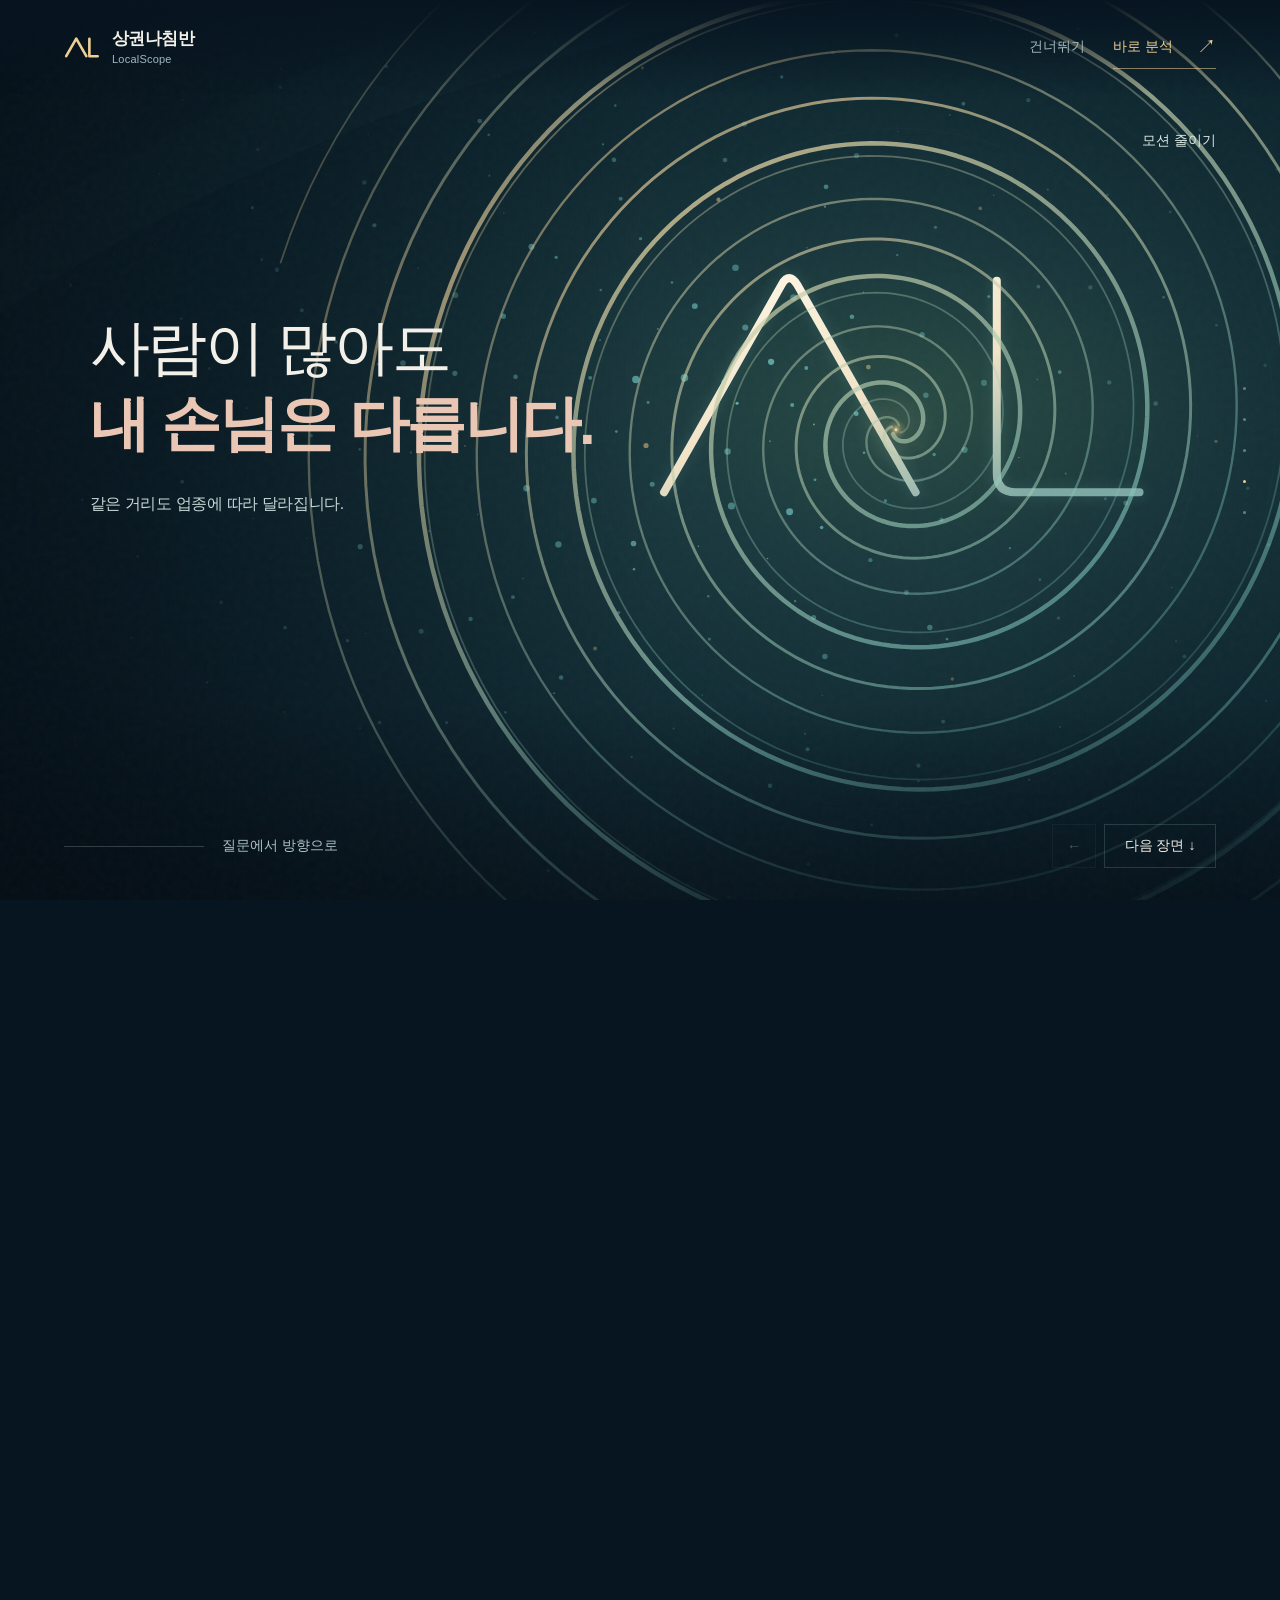
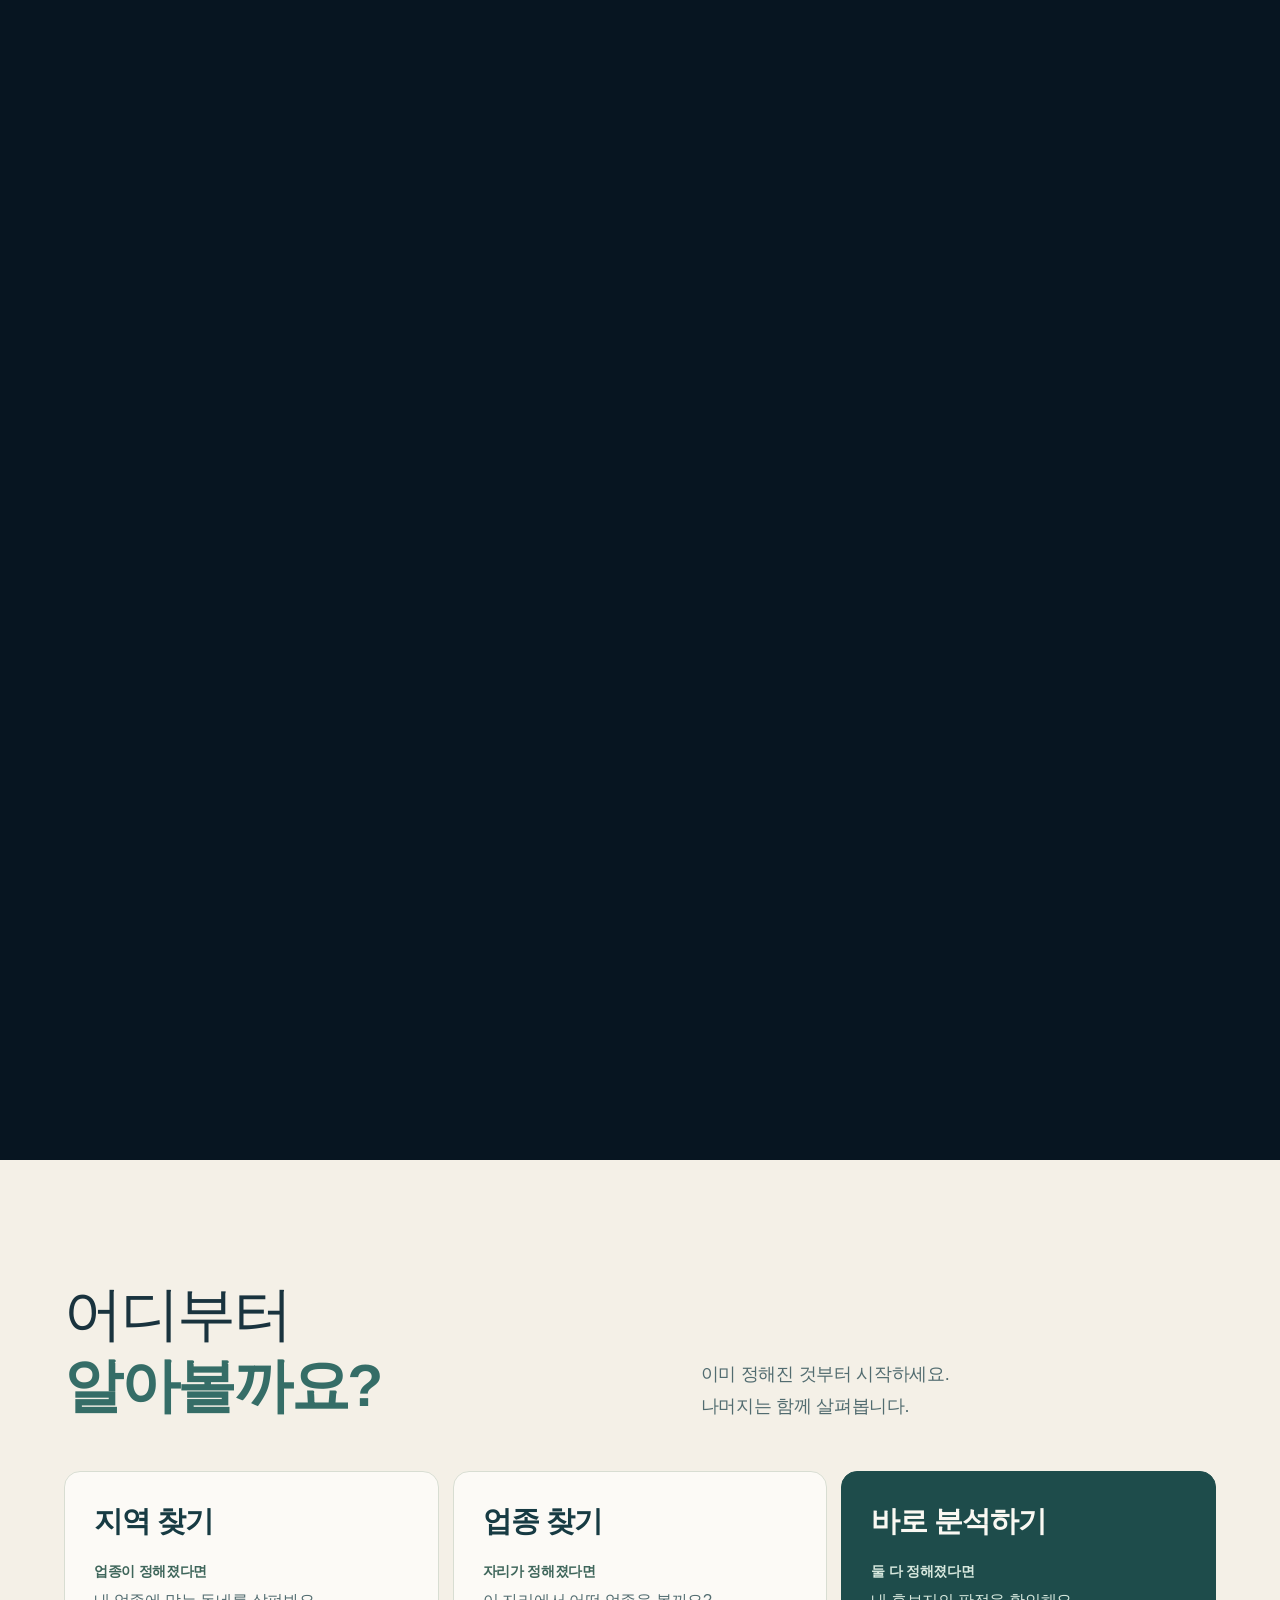
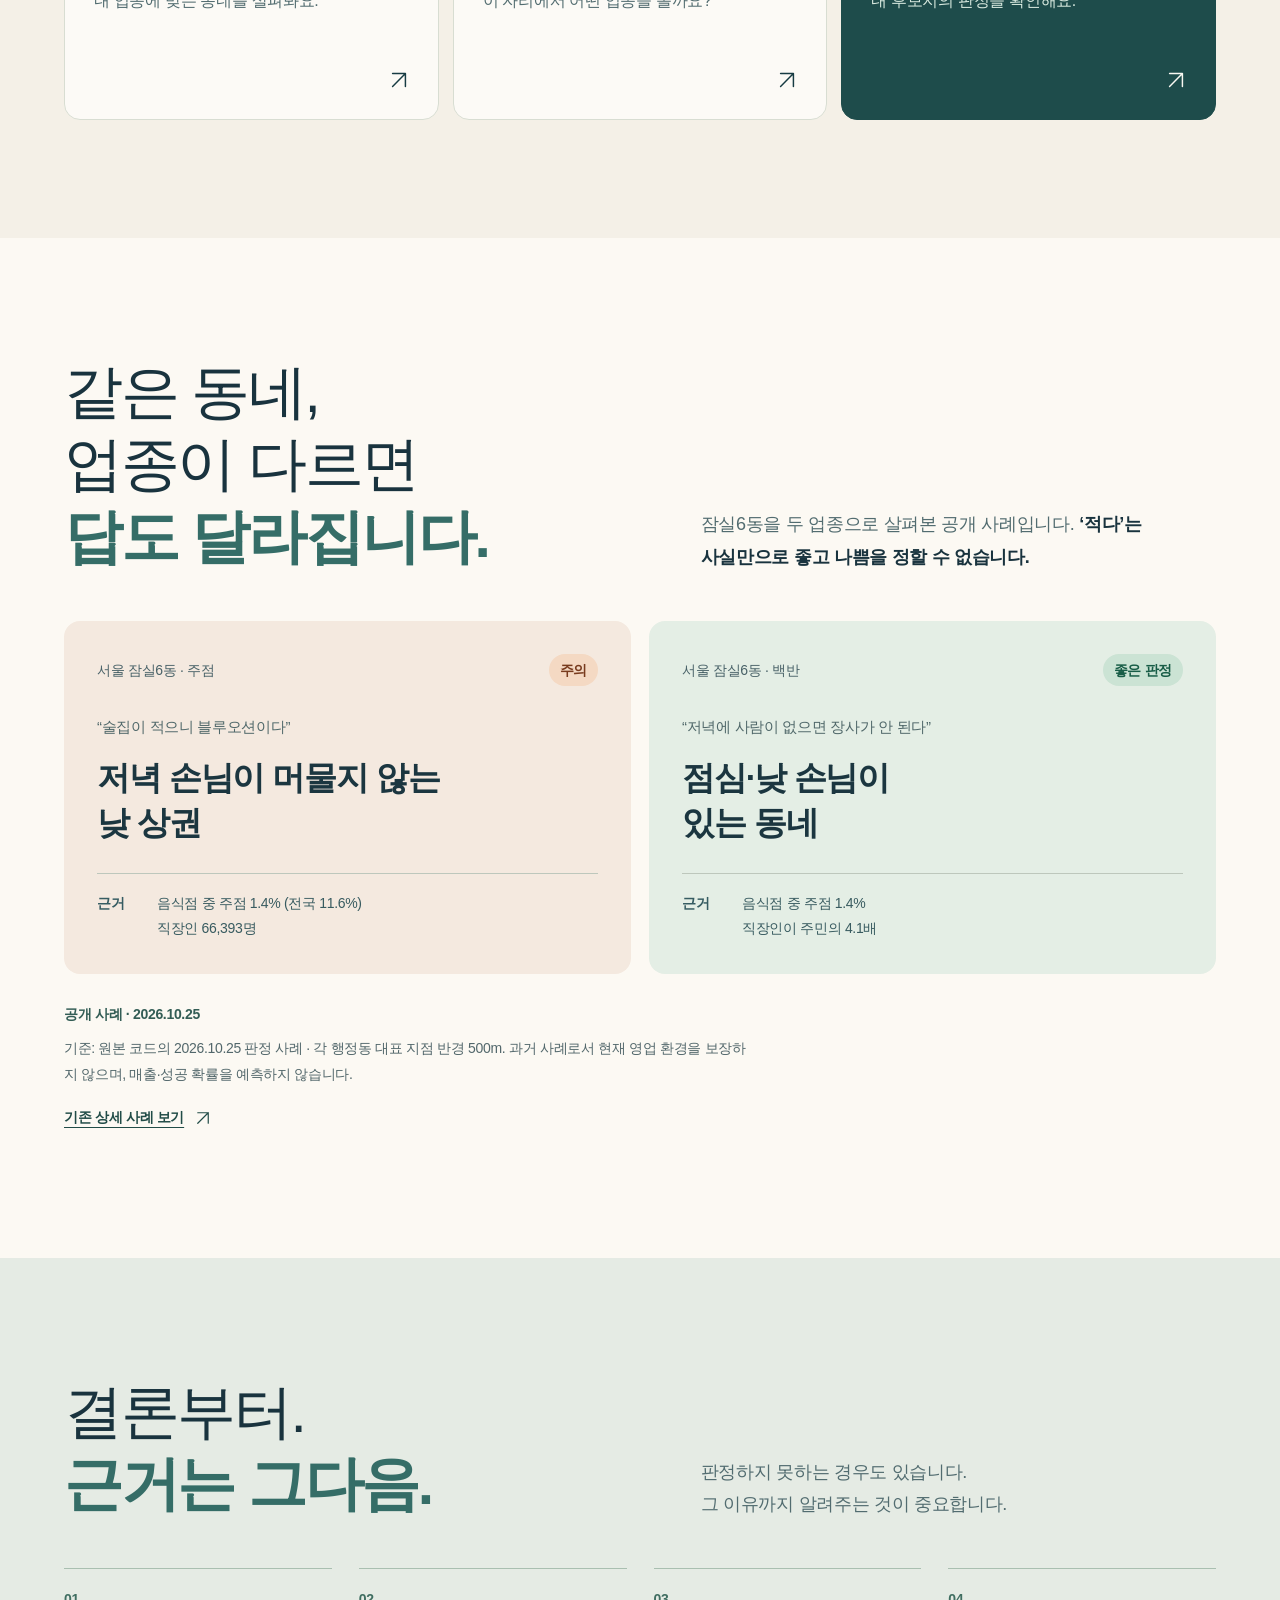
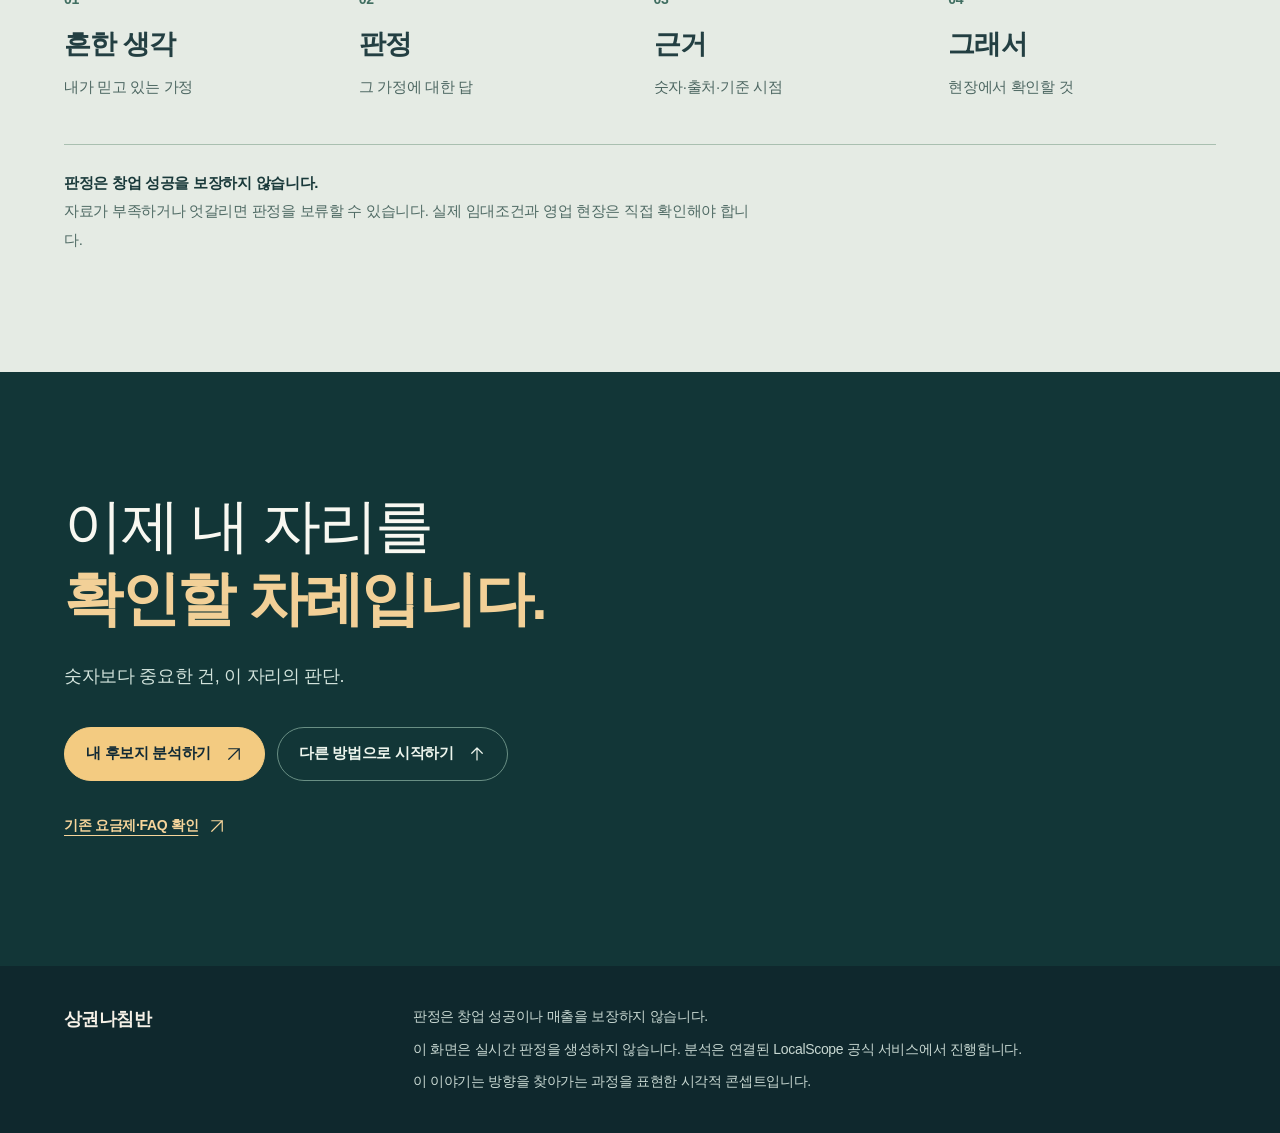
==== index.html @ fbf88b6a "Preview R10 integrated frontend" ====
<!doctype html>
<html lang="ko">
<head>
  <meta charset="utf-8">
  <meta name="viewport" content="width=device-width, initial-scale=1, viewport-fit=cover">
  <meta name="theme-color" content="#071521">
  <meta name="description" content="이 자리, 정말 괜찮을까? 질문에서 방향으로. 나의 시작점을 고르고, 공개 사례와 판정의 근거를 살펴보세요.">
  <title>상권나침반 — 질문에서 방향으로</title>
  <link rel="icon" href="data:image/svg+xml,%3Csvg xmlns='http://www.w3.org/2000/svg' viewBox='0 0 64 64'%3E%3Crect width='64' height='64' rx='16' fill='%23071521'/%3E%3Cpath d='M32 9 43 42 32 36 21 42Z' fill='%23edce93'/%3E%3C/svg%3E">
  <link rel="stylesheet" href="./style.css">
  <link rel="stylesheet" href="./r10-editorial.css">
  <script src="./motion.js" defer></script>
</head>
<body class="r10">
<a class="skip-link" href="#pathways">이야기 건너뛰고 시작 방법 보기</a>
<header class="topbar" aria-label="상권나침반 탐색">
  <a href="#intro" class="brand" aria-label="상권나침반, 처음으로">
    <svg class="brand-mark" width="42" height="36" viewBox="0 0 80 60" fill="none" aria-hidden="true"><path d="M5 51 28 11 51 51 M58 11V51H77" stroke="currentColor" stroke-width="6" stroke-linecap="round" stroke-linejoin="round"/></svg>
    <span>상권나침반<small>LocalScope</small></span>
  </a>
  <nav class="navigation" aria-label="페이지 이동"><a class="nav-text" href="#pathways">건너뛰기</a><a href="https://localscope.co.kr/analyze" data-service-route="/analyze" class="nav-cta" id="header-analyze">바로 분석 <span aria-hidden="true">↗</span></a></nav>
</header>
<main>
  <section id="intro" class="cinema" aria-label="질문에서 방향으로 이어지는 상권나침반 이야기">
    <div class="snap-target" id="step-0" aria-hidden="true"></div><div class="snap-target" id="step-1" aria-hidden="true"></div><div class="snap-target" id="step-2" aria-hidden="true"></div><div class="snap-target" id="step-3" aria-hidden="true"></div><div class="snap-target" id="step-4" aria-hidden="true"></div><div class="snap-target" id="step-5" aria-hidden="true"></div>
    <div class="cinema-stage" id="cinema-stage">
      <div class="depth-field" aria-hidden="true"></div><div class="horizon" aria-hidden="true"></div><div class="glow-halo" aria-hidden="true"></div><canvas id="vortex" aria-hidden="true"></canvas><div class="grain" aria-hidden="true"></div>
      <div class="world" id="world" aria-hidden="true">
        <svg id="diagram" xmlns="http://www.w3.org/2000/svg" viewBox="0 0 1000 1000" role="presentation">
          <defs>
            <radialGradient id="point-aura"><stop offset="0" stop-color="#f9d994" stop-opacity=".45"/><stop offset=".25" stop-color="#eacb8c" stop-opacity=".08"/><stop offset="1" stop-color="#edce93" stop-opacity="0"/></radialGradient>
            <radialGradient id="dial-light"><stop offset="0" stop-color="#84c8be" stop-opacity=".05"/><stop offset=".75" stop-color="#4c8d91" stop-opacity=".01"/><stop offset="1" stop-color="#82cdc0" stop-opacity=".09"/></radialGradient>
            <linearGradient id="spiral-ink" x1="0" y1="1" x2="1" y2="0"><stop offset="0" stop-color="#4c9b9d" stop-opacity=".04"/><stop offset=".36" stop-color="#7fc4bd" stop-opacity=".65"/><stop offset=".75" stop-color="#eed29c" stop-opacity=".85"/><stop offset="1" stop-color="#a4ded1" stop-opacity=".08"/></linearGradient>
            <linearGradient id="glyph-ink" x1="0" y1="0" x2=".8" y2="1"><stop stop-color="#fff8e8"/><stop offset=".55" stop-color="#f1e3c7"/><stop offset="1" stop-color="#7ca9a4"/></linearGradient>
            <linearGradient id="needle-gold" x1="0" y1="0" x2="1" y2="1"><stop stop-color="#fff0c9"/><stop offset="1" stop-color="#bd8e48"/></linearGradient><linearGradient id="needle-teal" x1="0" y1="0" x2="1" y2="1"><stop stop-color="#93ccc1"/><stop offset="1" stop-color="#2a626b"/></linearGradient>
            <filter id="core-bloom" x="-150%" y="-150%" width="400%" height="400%"><feGaussianBlur stdDeviation="5"/></filter><path id="needle-shape" d="M500 267 527 500 500 733 473 500Z"/>
          </defs>
          <g class="coordinate-hint"><circle cx="500" cy="500" r="338"/><circle cx="500" cy="500" r="425"/><path d="M500 35V89 M500 911V965 M35 500H89 M911 500H965"/></g>
          <g class="sn-glyph" id="sn-glyph"><path class="glyph-shadow" d="M240 570 372 337Q380 323 389 337L522 570 M613 333V549Q613 570 634 570H773"/><path d="M240 570 372 337Q380 323 389 337L522 570 M613 333V549Q613 570 634 570H773"/></g>
          <g id="spiral-field" class="spiral-field"></g>
          <g id="point-stage" class="point-stage"><circle cx="500" cy="500" r="155" fill="url(#point-aura)"/><circle class="central-bloom" cx="500" cy="500" r="8" filter="url(#core-bloom)"/><circle class="central-dot" cx="500" cy="500" r="3.5"/></g>
          <!-- One instrument, eight construction states, one shared pivot. -->
          <g class="compass" id="compass">
            <g class="seed-ring"><circle cx="500" cy="500" r="182"/><circle class="ring-echo" cx="500" cy="500" r="188"/><path class="ring-lead" d="M500 318A182 182 0 0 1 657.6 409"/></g>
            <g class="compass-axes"><path d="M500 132V868 M132 500H868"/><path class="diagonal" d="M268 268 732 732 M268 732 732 268"/><circle cx="500" cy="500" r="11"/></g>
            <g class="dial-body"><circle class="dial-surface" cx="500" cy="500" r="338" fill="url(#dial-light)"/><circle class="outer-rim" cx="500" cy="500" r="338"/><circle class="rim-inset" cx="500" cy="500" r="330"/><circle class="inner-rim" cx="500" cy="500" r="302"/><circle class="inner-rim" cx="500" cy="500" r="252"/><circle class="precision-ring" cx="500" cy="500" r="247" stroke-dasharray="1 8"/><g id="dial-ticks"></g><g id="dial-degrees"></g><g class="dial-arcs"><path d="M500 162A338 338 0 0 1 793 331 M500 838A338 338 0 0 1 207 669"/><path class="arc-fine" d="M162 500A338 338 0 0 1 207 331 M838 500A338 338 0 0 1 793 669"/></g><g class="dial-fasteners"><circle cx="500" cy="174" r="2"/><circle cx="826" cy="500" r="2"/><circle cx="500" cy="826" r="2"/><circle cx="174" cy="500" r="2"/></g></g>
            <g class="direction-marks"><g class="ordinal-marks"><path d="M500 246 507 261H493Z"/><path d="M754 500 739 507V493Z"/><path d="M500 754 493 739H507Z"/><path d="M246 500 261 493V507Z"/></g><g class="cardinal-type"><text class="north" x="500" y="133">N</text><text x="500" y="884">S</text><text x="121" y="508">W</text><text x="879" y="508">E</text></g><path class="north-index" d="M494 149 500 139 506 149"/><g class="rose-lines"><path d="M500 318 500 682 M318 500H682 M371 371 629 629 M371 629 629 371"/></g></g>
            <g class="needle-trails"><use href="#needle-shape" transform="rotate(-9 500 500)" opacity=".30"/><use href="#needle-shape" transform="rotate(-21 500 500)" opacity=".16"/><use href="#needle-shape" transform="rotate(-36 500 500)" opacity=".07"/></g>
            <g class="needle"><path class="needle-shadow" d="M500 267 527 500 500 733 473 500Z"/><path fill="url(#needle-gold)" d="M500 267 500 500 473 500Z"/><path fill="#d2ad6f" d="M500 267 527 500 500 500Z"/><path fill="url(#needle-teal)" d="M500 733 500 500 527 500Z"/><path fill="#396c73" d="M500 733 473 500 500 500Z"/><path class="needle-spine" d="M500 277V723"/></g>
            <g class="compass-pivot"><circle class="pivot-outer" cx="500" cy="500" r="20"/><circle class="pivot-inset" cx="500" cy="500" r="13"/><circle class="pivot-core" cx="500" cy="500" r="5"/></g>
          </g>
        </svg>
      </div>
      <div class="screen-veil" aria-hidden="true"></div>
      <div class="narration">
        <article class="chapter active" data-chapter="0" aria-hidden="false"><h1>이 자리,<br><em>정말 괜찮을까?</em></h1><p>시작은 하나의 질문입니다.</p><a class="story-start" href="#step-1">스크롤하여 이어보기 <span aria-hidden="true">↓</span></a></article>
        <article class="chapter" data-chapter="1" aria-hidden="true" inert><h2>좋아 보이는 자리는<br><em>많습니다.</em></h2><p>사람이 많고, 경쟁이 적다면 충분할까요?</p></article>
        <article class="chapter" data-chapter="2" aria-hidden="true" inert><h2>사람이 많아도<br><em>내 손님은 다릅니다.</em></h2><p>같은 거리도 업종에 따라 달라집니다.</p></article>
        <article class="chapter" data-chapter="3" aria-hidden="true" inert><h2>확인해야 할 건<br><em>하나입니다.</em></h2><p>이 자리에서 무엇을 더 확인할까?</p></article>
        <article class="chapter chapter-resolution" data-chapter="4" aria-hidden="true" inert><div class="micro-caption"><span id="micro-number">4–1</span><span id="micro-label">한 점에서</span></div><h2>하나의 방향으로.</h2><div class="micro-track" aria-hidden="true"><span></span><span></span><span></span><span></span><span></span><span></span><span></span><span></span></div></article>
        <article class="chapter chapter-final" data-chapter="5" aria-hidden="true" inert><h2>결론부터.<br><em>근거는 그다음.</em></h2><p>이제 나의 시작점을 골라보세요.</p><div class="actions"><a href="#pathways" class="button primary" id="main-analyze">내 분석 시작하기 <span aria-hidden="true">↓</span></a></div><a href="https://localscope.co.kr/analyze" data-service-route="/analyze" class="pathways-link">후보지가 있다면 바로 분석 <span aria-hidden="true">↗</span></a></article>
      </div>
      <div class="side-note"><button id="motion-toggle" type="button" aria-pressed="false">모션 줄이기</button></div>
      <div class="stage-bottom"><div class="progress-indicator" aria-label="이야기 진행 상황"><span id="scene-number">00 / 05</span><span class="progress-track"><span id="scroll-progress"></span></span><span class="progress-label">질문에서 방향으로</span></div><div class="step-controls" role="group" aria-label="이야기 장면 이동"><button id="prev-step" type="button" aria-label="이전 장면" disabled>←</button><button id="next-step" type="button">다음 장면 ↓</button></div></div>
      <div class="scene-rail" aria-label="이야기 바로가기"><a href="#step-0" aria-label="질문"><span class="sr-only">질문</span></a><a href="#step-1" aria-label="나선"><span class="sr-only">나선</span></a><a href="#step-2" aria-label="의문"><span class="sr-only">의문</span></a><a href="#step-3" aria-label="한 점"><span class="sr-only">한 점</span></a><a href="#step-4" aria-label="방향"><span class="sr-only">방향</span></a></div>
    </div>
  </section>
<section class="r10-section r10-pathways" id="pathways" aria-labelledby="pathways-title" tabindex="-1">
  <div class="r10-wrap">
    <div class="r10-intro">
      <h2 id="pathways-title">어디부터<br><em>알아볼까요?</em></h2>
      <p class="r10-lead">이미 정해진 것부터 시작하세요.<br>나머지는 함께 살펴봅니다.</p>
    </div>
    <ul class="r10-choice-list" aria-label="상권 분석 시작 경로">
      <li><a class="r10-choice" data-service-route="/explore" href="https://localscope.co.kr/explore">
        <h3>지역 찾기</h3><p class="r10-choice-condition">업종이 정해졌다면</p>
        <p>내 업종에 맞는 동네를 살펴봐요.</p>
        <svg class="r10-arrow" aria-hidden="true" viewBox="0 0 24 24" fill="none"><path d="M5 19 19 5M5 5h14v14"/></svg>
      </a></li>
      <li><a class="r10-choice" data-service-route="/place" href="https://localscope.co.kr/place">
        <h3>업종 찾기</h3><p class="r10-choice-condition">자리가 정해졌다면</p>
        <p>이 자리에서 어떤 업종을 볼까요?</p>
        <svg class="r10-arrow" aria-hidden="true" viewBox="0 0 24 24" fill="none"><path d="M5 19 19 5M5 5h14v14"/></svg>
      </a></li>
      <li><a class="r10-choice r10-choice-primary" data-service-route="/analyze" href="https://localscope.co.kr/analyze">
        <h3>바로 분석하기</h3><p class="r10-choice-condition">둘 다 정해졌다면</p>
        <p>내 후보지의 판정을 확인해요.</p>
        <svg class="r10-arrow" aria-hidden="true" viewBox="0 0 24 24" fill="none"><path d="M5 19 19 5M5 5h14v14"/></svg>
      </a></li>
    </ul>
  </div>
</section>

<section class="r10-section r10-proof" id="proof" aria-labelledby="proof-title">
  <div class="r10-wrap">
    <div class="r10-intro">
      <h2 id="proof-title">같은 동네,<br>업종이 다르면<br><em>답도 달라집니다.</em></h2>
      <p class="r10-lead">잠실6동을 두 업종으로 살펴본 공개 사례입니다. <strong>‘적다’는 사실만으로 좋고 나쁨을 정할 수 없습니다.</strong></p>
    </div>
    <div class="r10-verdict-pair">
      <article class="r10-case r10-case-caution">
        <div class="r10-case-head"><span>서울 잠실6동 · 주점</span><strong>주의</strong></div>
        <p class="r10-myth">“술집이 적으니 블루오션이다”</p>
        <h3>저녁 손님이 머물지 않는<br>낮 상권</h3>
        <div class="r10-fact"><span>근거</span><p>음식점 중 주점 1.4% (전국 11.6%)<br>직장인 66,393명</p></div>
      </article>
      <article class="r10-case r10-case-positive">
        <div class="r10-case-head"><span>서울 잠실6동 · 백반</span><strong>좋은 판정</strong></div>
        <p class="r10-myth">“저녁에 사람이 없으면 장사가 안 된다”</p>
        <h3>점심·낮 손님이<br>있는 동네</h3>
        <div class="r10-fact"><span>근거</span><p>음식점 중 주점 1.4%<br>직장인이 주민의 4.1배</p></div>
      </article>
    </div>
    <div class="r10-evidence">
      <p class="r10-source-date">공개 사례 · <time datetime="2026-10-25">2026.10.25</time></p>
      <p>기준: 원본 코드의 2026.10.25 판정 사례 · 각 행정동 대표 지점 반경 500m. 과거 사례로서 현재 영업 환경을 보장하지 않으며, 매출·성공 확률을 예측하지 않습니다.</p>
      <a class="r10-text-link" data-service-route="/sample" href="https://localscope.co.kr/sample">기존 상세 사례 보기 <svg class="r10-inline-arrow" aria-hidden="true" viewBox="0 0 24 24" fill="none"><path d="M5 19 19 5M5 5h14v14"/></svg></a>
    </div>
  </div>
</section>

<section class="r10-section r10-method" id="method" aria-labelledby="method-title">
  <div class="r10-wrap">
    <div class="r10-intro">
      <h2 id="method-title">결론부터.<br><em>근거는 그다음.</em></h2>
      <p class="r10-lead">판정하지 못하는 경우도 있습니다.<br>그 이유까지 알려주는 것이 중요합니다.</p>
    </div>
    <ol class="r10-method-steps">
      <li><strong>흔한 생각</strong><p>내가 믿고 있는 가정</p></li>
      <li><strong>판정</strong><p>그 가정에 대한 답</p></li>
      <li><strong>근거</strong><p>숫자·출처·기준 시점</p></li>
      <li><strong>그래서</strong><p>현장에서 확인할 것</p></li>
    </ol>
    <div class="r10-limit">
      <p><strong>판정은 창업 성공을 보장하지 않습니다.</strong><br>자료가 부족하거나 엇갈리면 판정을 보류할 수 있습니다. 실제 임대조건과 영업 현장은 직접 확인해야 합니다.</p>
    </div>
  </div>
</section>

<section class="r10-section r10-closing" id="closing" aria-labelledby="closing-title">
  <div class="r10-wrap">
    <h2 id="closing-title">이제 내 자리를<br><em>확인할 차례입니다.</em></h2>
    <p class="r10-lead">숫자보다 중요한 건, 이 자리의 판단.</p>
    <div class="r10-closing-actions">
      <a class="r10-button r10-button-primary" data-service-route="/analyze" href="https://localscope.co.kr/analyze">내 후보지 분석하기 <svg class="r10-inline-arrow" aria-hidden="true" viewBox="0 0 24 24" fill="none"><path d="M5 19 19 5M5 5h14v14"/></svg></a>
      <a class="r10-button r10-button-secondary" href="#pathways">다른 방법으로 시작하기 <svg class="r10-inline-arrow" aria-hidden="true" viewBox="0 0 24 24" fill="none"><path d="M12 20V4M5 11l7-7 7 7"/></svg></a>
    </div>
    <p class="r10-closing-link"><a class="r10-text-link" data-service-route="/#pricing" href="https://localscope.co.kr/#pricing">기존 요금제·FAQ 확인 <svg class="r10-inline-arrow" aria-hidden="true" viewBox="0 0 24 24" fill="none"><path d="M5 19 19 5M5 5h14v14"/></svg></a></p>
  </div>
</section>
</main>
<footer class="r10-footer">
  <div class="r10-wrap r10-footer-inner">
    <a class="r10-footer-brand" href="#intro">상권나침반</a>
    <div class="r10-footer-notes">
      <p>판정은 창업 성공이나 매출을 보장하지 않습니다.</p>
      <p>이 화면은 실시간 판정을 생성하지 않습니다. 분석은 연결된 LocalScope 공식 서비스에서 진행합니다.</p>
      <p>이 이야기는 방향을 찾아가는 과정을 표현한 시각적 콘셉트입니다.</p>
    </div>
  </div>
</footer>
<noscript><style>.cinema{height:100svh!important}.chapter{display:none!important}.chapter[data-chapter="0"]{display:block!important;visibility:visible!important;opacity:1!important;transform:translateY(-50%)!important}.side-note,.stage-bottom,.scene-rail,.story-start,.snap-target{display:none!important}@media(max-width:700px){.chapter[data-chapter="0"]{transform:none!important}}</style><p class="noscript-note">스크롤 모션은 JavaScript가 필요합니다. 분석 방법과 공식 서비스 링크는 그대로 이용할 수 있습니다.</p></noscript>
</body>
</html>
---- style.css ----
/* LocalScope S07 — independent, dependency-free cinematic prototype. */
:root{
  color-scheme:dark;
  --night:#071521;
  --deep:#040d15;
  --ink:#f2f0e8;
  --gold:#edce93;
  --teal:#82beb7;
  --muted:#a2b8bd;
  --line:rgba(157,192,192,.2);
  --edge:clamp(24px,5vw,84px);
  --ease:cubic-bezier(.23,1,.32,1)
}
*{
  box-sizing:border-box
}
html{
  scroll-behavior:smooth;
  scroll-snap-type:y proximity
}
body{
  margin:0;
  background:var(--night);
  color:var(--ink);
  font-family:Pretendard,"Noto Sans KR","Apple SD Gothic Neo","Malgun Gothic",sans-serif;
  -webkit-font-smoothing:antialiased;
  overflow-x:clip
}
button,a{
  -webkit-tap-highlight-color:transparent;
  font:inherit
}
a{
  color:inherit;
  text-decoration:none
}
button{
  cursor:pointer
}
a:focus-visible,button:focus-visible{
  outline:2px solid var(--gold);
  outline-offset:6px
}
::selection{
  background:var(--gold);
  color:var(--night)
}
.skip-link{
  position:fixed;
  left:20px;
  top:-100px;
  z-index:200;
  padding:15px 22px;
  color:var(--night);
  background:var(--gold)
}
.skip-link:focus{
  top:14px
}
.topbar{
  position:fixed;
  inset:0 0 auto;
  z-index:90;
  display:flex;
  align-items:center;
  justify-content:space-between;
  padding:25px var(--edge);
  background:linear-gradient(var(--night),transparent);
  pointer-events:none
}
.topbar a{
  pointer-events:auto
}
.past-hero .topbar{
  background:var(--night)
}
.brand{
  display:flex;
  align-items:center;
  gap:13px;
  font-size:17px;
  font-weight:650;
  letter-spacing:-.055em;
  line-height:1.35
}
.brand-mark{
  width:35px;
  height:32px;
  color:var(--gold)
}
.brand small{
  display:block;
  font-size:11px;
  letter-spacing:.02em;
  font-weight:400;
  color:var(--muted);
  margin-top:1px
}
.edition{
  position:absolute;
  left:50%;
  transform:translateX(-50%);
  font:13px/1.5 Georgia,serif;
  color:#c7c9bc;
  letter-spacing:.02em
}
.edition span{
  color:var(--muted);
  margin-left:7px;
  font:11px/1.5 system-ui,sans-serif
}
.navigation{
  display:flex;
  align-items:center;
  gap:28px;
  font-size:12px
}
.nav-text{
  color:var(--muted)
}
.nav-cta{
  display:flex;
  align-items:center;
  gap:24px;
  min-height:42px;
  border-bottom:1px solid rgba(237,206,147,.55);
  color:var(--gold)
}
.nav-cta span{
  font-size:19px
}
.cinema{
  height:840svh;
  position:relative
}
.snap-target{
  position:absolute;
  left:0;
  width:1px;
  height:1px;
  pointer-events:none;
  scroll-snap-align:start;
  scroll-snap-stop:normal
}
#step-0{
  top:0
}
#step-1{
  top:100svh
}
#step-2{
  top:200svh
}
#step-3{
  top:300svh
}
#step-4{
  top:375svh
}
#step-5{
  top:700svh
}
.cinema-stage{
  position:sticky;
  top:0;
  height:100svh;
  overflow:hidden;
  isolation:isolate;
  background:var(--night);
  --resolve-glow:0;
  --world-scale:1
}
.depth-field{
  position:absolute;
  inset:0;
  background:radial-gradient(ellipse at 72% 45%,#17343d 0,#102631 23%,var(--night) 57%,var(--deep) 100%)
}
.depth-field:after{
  content:"";
  position:absolute;
  inset:0;
  background:radial-gradient(ellipse at 47% 110%,rgba(51,98,105,.12),transparent 60%)
}
.glow-halo{
  position:absolute;
  left:70%;
  top:48%;
  width:min(76vw,1050px);
  aspect-ratio:1;
  border-radius:50%;
  transform:translate(-50%,-50%);
  background:radial-gradient(circle,rgba(98,154,142,.06),transparent 55%);
  pointer-events:none
}
.glow-halo:after{
  content:"";
  position:absolute;
  inset:20%;
  background:radial-gradient(circle,rgba(237,206,147,.12),transparent 65%);
  opacity:var(--resolve-glow)
}
.horizon{
  position:absolute;
  inset:8% -50% -78%;
  border-radius:50%;
  border:1px solid rgba(125,176,177,.05);
  transform:rotate(-22deg);
  box-shadow:0 0 0 70px rgba(125,176,177,.014),0 0 0 180px rgba(125,176,177,.008)
}
.grain{
  position:absolute;
  inset:0;
  z-index:7;
  opacity:.055;
  pointer-events:none;
  background-image:url("data:image/svg+xml,%3Csvg viewBox='0 0 180 180' xmlns='http://www.w3.org/2000/svg'%3E%3Cfilter id='g'%3E%3CfeTurbulence type='fractalNoise' baseFrequency='.74' numOctaves='3' stitchTiles='stitch'/%3E%3C/filter%3E%3Crect width='100%25' height='100%25' filter='url(%23g)' opacity='.5'/%3E%3C/svg%3E")
}
#vortex{
  position:absolute;
  inset:0;
  width:100%;
  height:100%;
  pointer-events:none;
  z-index:2
}
.world{
  position:absolute;
  left:70%;
  top:48%;
  width:min(62vw,880px);
  aspect-ratio:1;
  transform:translate(-50%,-50%) scale(var(--world-scale));
  z-index:3;
  pointer-events:none;
  transition:left .6s var(--ease),top .6s var(--ease),width .6s var(--ease)
}
.world svg{
  width:100%;
  height:100%;
  overflow:visible
}
.coordinate-hint{
  opacity:.22;
  fill:none;
  stroke:#688d94;
  stroke-width:.7
}
.sn-glyph{
  opacity:var(--sn-opacity,1);
  transform:scale(var(--sn-scale,1)) rotate(var(--sn-rotation,0deg));
  transform-origin:500px 500px
}
.sn-glyph path{
  fill:none;
  stroke:url(#glyph-ink);
  stroke-width:9;
  stroke-linecap:round;
  stroke-linejoin:round
}
.sn-glyph .glyph-shadow{
  stroke:var(--teal);
  stroke-width:14;
  opacity:.12;
  filter:blur(7px)
}
.spiral-field{
  opacity:var(--spiral-opacity,0);
  transform:scale(var(--spiral-scale,1)) rotate(var(--spiral-rotation,0deg));
  transform-origin:500px 500px
}
.spiral-field path{
  fill:none;
  stroke:url(#spiral-ink);
  stroke-linejoin:round;
  stroke-linecap:round
}
.point-stage{
  opacity:var(--dot-opacity,0);
  transform:scale(var(--dot-scale,1));
  transform-origin:500px 500px
}
.central-dot{
  fill:#fff1c8
}
.central-bloom{
  fill:var(--gold)
}
.compass{
  opacity:var(--compass-opacity,0)
}
.seed-ring{
  opacity:var(--ring-opacity,0);
  fill:none;
  stroke:var(--teal);
  stroke-width:1;
  stroke-opacity:.55
}
.seed-ring .ring-echo{
  stroke-width:.5;
  stroke-opacity:.23
}
.compass-axes{
  opacity:var(--axis-opacity,0);
  fill:none;
  stroke:var(--teal);
  stroke-width:.65;
  stroke-opacity:.28
}
.compass-axes .diagonal{
  stroke-dasharray:2 7;
  stroke-opacity:.18
}
.dial-body{
  opacity:var(--dial-opacity,0);
  transform:rotate(var(--dial-rotation,0deg));
  transform-origin:500px 500px
}
.dial-body circle:not(.dial-surface):not(.dial-fasteners circle){
  fill:none
}
.outer-rim{
  stroke:var(--teal);
  stroke-width:1.2;
  stroke-opacity:.75
}
.rim-inset{
  stroke:var(--teal);
  stroke-width:.6;
  stroke-opacity:.34
}
.inner-rim{
  stroke:var(--teal);
  stroke-width:.6;
  stroke-opacity:.35
}
.precision-ring{
  stroke:var(--gold);
  stroke-width:1;
  stroke-opacity:.3
}
#dial-ticks{
  stroke:var(--teal);
  stroke-width:1;
  stroke-opacity:.75
}
#dial-ticks .major{
  stroke:var(--gold);
  stroke-width:1.5
}
#dial-degrees{
  font:11px system-ui,sans-serif;
  letter-spacing:1px;
  fill:#8eaaa9;
  text-anchor:middle;
  dominant-baseline:middle
}
.dial-arcs{
  fill:none;
  stroke:var(--gold);
  stroke-width:2;
  stroke-opacity:.7
}
.dial-arcs .arc-fine{
  stroke-width:.8;
  stroke-opacity:.4
}
.dial-fasteners{
  fill:var(--gold)
}
.direction-marks{
  opacity:var(--marks-opacity,0)
}
.ordinal-marks{
  fill:var(--gold);
  opacity:.8
}
.cardinal-type{
  text-anchor:middle;
  fill:#a8c4c1;
  font:17px system-ui,sans-serif;
  letter-spacing:2px
}
.cardinal-type .north{
  fill:var(--gold)
}
.north-index{
  fill:none;
  stroke:var(--gold);
  stroke-width:1.3
}
.rose-lines{
  fill:none;
  stroke:var(--teal);
  stroke-width:.6;
  stroke-opacity:.2
}
.needle,.needle-trails{
  transform:rotate(var(--needle-rotation,0deg));
  transform-origin:500px 500px
}
.needle{
  opacity:var(--needle-opacity,0)
}
.needle-shadow{
  fill:var(--gold);
  opacity:.15;
  filter:blur(7px)
}
.needle-spine{
  stroke:#fff1d4;
  stroke-width:.6;
  opacity:.6
}
.needle-trails{
  opacity:var(--trail-opacity,0);
  fill:var(--gold)
}
.compass-pivot{
  opacity:0
}
.pivot-outer{
  fill:var(--night);
  stroke:var(--gold);
  stroke-width:1.2
}
.pivot-inset{
  fill:#17323b;
  stroke:var(--teal);
  stroke-width:.6
}
.pivot-core{
  fill:#f1d59b
}
html[data-micro="5"] .compass-pivot,html[data-micro="6"] .compass-pivot,html[data-micro="7"] .compass-pivot,html[data-micro="8"] .compass-pivot,html[data-scene="5"] .compass-pivot{
  opacity:1
}
.screen-veil{
  position:absolute;
  inset:0;
  z-index:5;
  pointer-events:none;
  background:linear-gradient(90deg,rgba(4,13,21,.56),transparent 51%),linear-gradient(0deg,rgba(4,13,21,.62),transparent 22%)
}
.narration{
  position:absolute;
  inset:0;
  z-index:10;
  pointer-events:none
}
.chapter{
  position:absolute;
  left:calc(var(--edge) + 2vw);
  top:46%;
  width:47%;
  opacity:0;
  visibility:hidden;
  transform:translateY(calc(-50% + 16px));
  transition:opacity .3s var(--ease),transform .5s var(--ease),visibility .3s;
  pointer-events:none
}
.chapter.active{
  opacity:1;
  visibility:visible;
  transform:translateY(-50%);
  pointer-events:auto
}
.eyebrow{
  display:flex;
  align-items:center;
  gap:16px;
  font:italic 15px/1.5 Georgia,serif;
  color:#b4c8c6;
  margin-bottom:30px
}
.eyebrow span{
  font:11px system-ui,sans-serif;
  letter-spacing:.06em;
  color:var(--gold)
}
.chapter h1,.chapter h2{
  font-size:clamp(38px,4.7vw,76px);
  font-weight:400;
  line-height:1.27;
  letter-spacing:-.075em;
  margin:0;
  word-break:keep-all
}
.chapter p{
  margin:27px 0 0;
  font-size:clamp(14px,1.16vw,18px);
  line-height:1.85;
  font-weight:400;
  letter-spacing:-.025em;
  color:#b6c7c9;
  word-break:keep-all
}
.story-start{
  display:inline-flex;
  gap:42px;
  align-items:center;
  font-size:12px;
  color:var(--gold);
  margin-top:34px;
  min-height:44px
}
.story-start span{
  font-size:19px
}
.chapter-final .eyebrow{
  margin-bottom:27px
}
.chapter-final h2{
  font-size:clamp(37px,4.4vw,70px)
}
.actions{
  display:flex;
  margin-top:35px
}
.button{
  display:inline-flex;
  align-items:center;
  justify-content:space-between;
  gap:36px;
  min-height:56px;
  padding:0 23px;
  border:1px solid var(--gold);
  font-size:14px;
  font-weight:650;
  transition:background .2s ease,transform .15s var(--ease)
}
.button.primary{
  background:var(--gold);
  color:var(--night)
}
.button span{
  font-size:22px;
  font-weight:400
}
.button:active{
  transform:scale(.98)
}
.pathways-link{
  display:inline-flex;
  align-items:center;
  gap:18px;
  font-size:12px;
  min-height:44px;
  margin-top:11px;
  color:var(--muted)
}
.chapter-resolution{
  top:auto;
  bottom:119px;
  left:0;
  width:100%;
  text-align:center;
  transform:translateY(14px)
}
.chapter-resolution.active{
  transform:none
}
.chapter-resolution h2{
  font-size:30px;
  letter-spacing:-.06em
}
.micro-caption{
  display:flex;
  justify-content:center;
  align-items:center;
  gap:13px;
  font-size:12px;
  color:#b2c7c7;
  margin-bottom:13px
}
#micro-number{
  font:11px system-ui,sans-serif;
  letter-spacing:.04em;
  color:var(--gold)
}
.micro-track{
  display:flex;
  justify-content:center;
  gap:5px;
  margin-top:23px
}
.micro-track span{
  width:22px;
  height:2px;
  background:rgba(159,194,191,.2);
  transition:background .16s ease
}
.micro-track span.active,.micro-track span.complete{
  background:var(--gold)
}
.side-note{
  position:absolute;
  right:var(--edge);
  top:119px;
  z-index:20;
  display:flex;
  align-items:center;
  gap:18px;
  color:#89a2a9;
  font-size:11px
}
.side-note button{
  padding:0;
  background:none;
  border:0;
  color:#b2c5c6;
  font-size:11px;
  min-height:36px
}
.instrument-note{
  position:absolute;
  right:var(--edge);
  bottom:163px;
  display:flex;
  flex-direction:column;
  gap:4px;
  z-index:8;
  color:#769699;
  font:italic 13px/1.6 Georgia,serif;
  letter-spacing:.015em;
  text-align:right
}
.stage-bottom{
  position:absolute;
  left:var(--edge);
  right:var(--edge);
  bottom:32px;
  display:flex;
  align-items:center;
  justify-content:space-between;
  z-index:25
}
.progress-indicator{
  display:flex;
  align-items:center;
  gap:18px;
  font:11px system-ui,sans-serif;
  color:var(--muted)
}
#scene-number{
  font-variant-numeric:tabular-nums;
  width:47px
}
.progress-track{
  display:block;
  width:140px;
  height:1px;
  background:rgba(182,205,203,.24)
}
#scroll-progress{
  display:block;
  width:100%;
  height:100%;
  background:var(--gold);
  transform:scaleX(0);
  transform-origin:left
}
.progress-label{
  font:11px "Malgun Gothic",sans-serif;
  color:#7c969f
}
.step-controls{
  display:flex;
  gap:8px
}
.step-controls button{
  min-height:44px;
  color:var(--ink);
  background:transparent;
  border:1px solid var(--line);
  padding:0 18px;
  font-size:11px
}
.step-controls button:first-child{
  width:44px;
  padding:0;
  font-size:16px
}
.step-controls button:last-child{
  min-width:112px
}
.step-controls button:disabled{
  opacity:.3;
  cursor:default
}
.scene-rail{
  position:absolute;
  right:23px;
  top:50%;
  transform:translateY(-50%);
  display:flex;
  flex-direction:column;
  gap:3px;
  z-index:25
}
.scene-rail a{
  position:relative;
  color:#63828b;
  font-size:11px;
  width:18px;
  min-height:28px
}
.scene-rail a:before{
  content:"";
  position:absolute;
  left:7px;
  top:13px;
  width:3px;
  height:3px;
  border-radius:50%;
  background:currentColor
}
html[data-scene="0"] .scene-rail a:nth-child(1),html[data-scene="1"] .scene-rail a:nth-child(2),html[data-scene="2"] .scene-rail a:nth-child(3),html[data-scene="3"] .scene-rail a:nth-child(4),html[data-scene="4"] .scene-rail a:nth-child(5),html[data-scene="5"] .scene-rail a:nth-child(5){
  color:var(--gold)
}
html[data-scene="4"] .world{
  left:50%;
  top:43%;
  width:min(78svh,790px)
}
html[data-scene="4"] .coordinate-hint{
  opacity:.08
}
html[data-scene="4"] .depth-field{
  background:radial-gradient(ellipse at 50% 43%,#14323b 0,#0c202c 30%,var(--night) 65%,var(--deep) 100%)
}
html[data-scene="4"] .glow-halo{
  left:50%;
  top:43%
}
html[data-scene="4"] .screen-veil{
  background:linear-gradient(0deg,rgba(4,13,21,.5),transparent 27%)
}
html[data-scene="4"] .instrument-note{
  opacity:0
}
html[data-scene="3"] .coordinate-hint{
  opacity:.06
}
html[data-scene="3"] .instrument-note{
  opacity:.45
}
html[data-scene="5"] .coordinate-hint{
  opacity:.1
}
.pathways{
  position:relative;
  background:#e7e9e2;
  color:#182f36;
  padding:130px var(--edge) 50px;
  scroll-snap-align:start;
  scroll-margin-top:0;
  outline:none
}
.pathways-inner{
  max-width:1400px;
  margin:0 auto;
  display:grid;
  grid-template-columns:1fr 1fr;
  gap:64px 70px
}
.section-overline{
  font:italic 16px Georgia,serif;
  color:#526c69
}
.pathways h2{
  margin:28px 0 20px;
  font-size:clamp(32px,3.3vw,51px);
  font-weight:450;
  line-height:1.35;
  letter-spacing:-.065em;
  word-break:keep-all
}
.section-lead{
  font-size:15px;
  line-height:1.9;
  color:#4b6469;
  letter-spacing:-.025em
}
.choices{
  padding-top:22px
}
.choice{
  display:flex;
  align-items:center;
  gap:22px;
  min-height:132px;
  border-top:1px solid #bcc9c3;
  transition:background .2s ease
}
.choice:last-child{
  border-bottom:1px solid #bcc9c3
}
.choice-no{
  font:11px system-ui,sans-serif;
  color:#526b63
}
.choice h3{
  font-size:22px;
  font-weight:500;
  letter-spacing:-.04em;
  margin:0 0 9px
}
.choice p{
  font-size:13px;
  line-height:1.5;
  color:#526b6c;
  margin:0
}
.choice-arrow{
  margin-left:auto;
  font-size:26px;
  font-weight:300;
  padding:0 12px
}
.prototype-note{
  grid-column:1/-1;
  display:flex;
  justify-content:space-between;
  align-items:flex-start;
  margin-top:48px;
  border-top:1px solid #c5cec7;
  padding-top:24px;
  gap:30px
}
.prototype-note strong{
  font-size:12px;
  font-weight:500
}
.prototype-note p{
  margin:0;
  font-size:12px;
  line-height:1.8;
  color:#4b655b
}
footer{
  display:flex;
  align-items:center;
  justify-content:space-between;
  padding:43px var(--edge);
  background:var(--deep)
}
footer>a{
  font-size:26px;
  letter-spacing:-.06em
}
footer>a span{
  font-size:12px;
  color:#91abae;
  margin-left:15px;
  letter-spacing:-.02em
}
footer>span{
  font-size:11px;
  line-height:1.9;
  color:#8ba2a8;
  text-align:right
}
.noscript-note{
  padding:24px var(--edge);
  font-size:14px
}
@media(hover:hover) and (pointer:fine){
  .nav-cta:hover,.story-start:hover,.pathways-link:hover{
    color:#fff4d5
  }
  .nav-text:hover{
    color:var(--ink)
  }
  .button:hover{
    background:#f4deaf;
    transform:translateY(-2px)
  }
  .step-controls button:not(:disabled):hover{
    background:rgba(130,190,183,.09);
    border-color:var(--teal)
  }
  .choice:hover{
    background:rgba(255,255,255,.32)
  }
  .scene-rail a:hover{
    color:var(--gold)
  }
}
@media(min-width:1600px){
  .chapter{
    left:calc(var(--edge) + 3vw)
  }
  .chapter-resolution{
    left:0
  }
}
@media(max-width:1000px) and (min-width:701px){
  .chapter h1,.chapter h2{
    font-size:4.8vw
  }
  .chapter p{
    font-size:14px
  }
  .world{
    left:72%;
    width:66vw
  }
  .chapter-final h2{
    font-size:4.7vw
  }
  .button{
    font-size:12px;
    gap:15px;
    padding:0 17px
  }
  .pathways-inner{
    gap:55px 40px
  }
  .pathways h2{
    font-size:33px
  }
  .choice{
    gap:14px
  }
  .choice h3{
    font-size:19px
  }
  .progress-label{
    display:none
  }
}
@media(max-width:700px){
  :root{
    --edge:24px
  }
  .topbar{
    padding-top:18px;
    padding-bottom:18px
  }
  .brand{
    font-size:14px;
    gap:9px
  }
  .brand small{
    font-size:11px
  }
  .brand-mark{
    width:28px;
    height:28px
  }
  .edition{
    display:none
  }
  .navigation{
    gap:16px;
    font-size:11px
  }
  .nav-cta{
    gap:13px;
    min-height:36px
  }
  .nav-cta span{
    font-size:17px
  }
  .side-note{
    top:82px;
    left:var(--edge);
    justify-content:space-between;
    gap:14px;
    font-size:11px
  }
  .side-note button{
    font-size:11px
  }
  .world{
    left:50%;
    top:34%;
    width:112vw;
    max-width:660px
  }
  .depth-field{
    background:radial-gradient(ellipse at 50% 33%,#17343d 0,#0d222e 32%,var(--night) 65%,var(--deep) 100%)
  }
  .glow-halo{
    left:50%;
    top:34%;
    width:130vw
  }
  .screen-veil{
    background:linear-gradient(0deg,var(--deep),rgba(4,13,21,.8) 23%,transparent 51%)
  }
  .coordinate-hint{
    opacity:.18
  }
  .chapter{
    left:var(--edge);
    top:auto;
    bottom:123px;
    width:calc(100% - var(--edge)*2);
    transform:translateY(14px)
  }
  .chapter.active{
    transform:none
  }
  .eyebrow{
    font-size:13px;
    margin-bottom:18px;
    gap:12px
  }
  .eyebrow span{
    font-size:11px
  }
  .chapter h1,.chapter h2{
    font-size:clamp(31px,8.7vw,51px);
    line-height:1.29;
    letter-spacing:-.07em
  }
  .chapter p{
    font-size:13px;
    line-height:1.8;
    margin-top:18px
  }
  .story-start{
    margin-top:15px;
    min-height:36px;
    font-size:11px;
    gap:25px
  }
  .chapter-final{
    bottom:109px
  }
  .chapter-final h2{
    font-size:clamp(30px,8.35vw,49px)
  }
  .chapter-final .eyebrow{
    margin-bottom:18px
  }
  .chapter-final p{
    font-size:12px;
    margin-top:17px
  }
  .actions{
    margin-top:23px
  }
  .button{
    min-height:49px;
    padding:0 19px;
    font-size:12px;
    gap:29px
  }
  .button span{
    font-size:19px
  }
  .pathways-link{
    font-size:11px;
    min-height:35px;
    margin-top:9px
  }
  .stage-bottom{
    bottom:25px
  }
  .progress-indicator{
    gap:13px;
    font-size:11px
  }
  .progress-track{
    width:69px
  }
  .progress-label{
    display:none
  }
  #scene-number{
    width:42px
  }
  .step-controls{
    gap:6px
  }
  .step-controls button{
    padding:0 13px;
    min-height:42px;
    font-size:11px
  }
  .step-controls button:first-child{
    width:39px
  }
  .step-controls button:last-child{
    min-width:96px
  }
  .scene-rail{
    right:7px;
    top:36%
  }
  .instrument-note{
    display:none
  }
  html[data-scene="4"] .world{
    top:39%;
    width:118vw;
    max-width:680px
  }
  html[data-scene="4"] .glow-halo{
    top:39%
  }
  .chapter-resolution{
    left:0;
    width:100%;
    bottom:136px;
    top:auto
  }
  .chapter-resolution h2{
    font-size:27px
  }
  .micro-caption{
    font-size:11px;
    margin-bottom:12px
  }
  .micro-track{
    margin-top:23px
  }
  .micro-track span{
    width:20px
  }
  html[data-scene="5"] .world{
    top:29%;
    width:100vw;
    max-width:560px
  }
  .pathways{
    padding:95px var(--edge) 38px
  }
  .pathways-inner{
    grid-template-columns:1fr;
    gap:35px
  }
  .pathways h2{
    font-size:32px;
    margin:22px 0 16px
  }
  .section-overline{
    font-size:14px
  }
  .section-lead{
    font-size:14px
  }
  .choices{
    padding-top:0
  }
  .choice{
    min-height:116px;
    gap:20px
  }
  .choice h3{
    font-size:21px
  }
  .choice p{
    font-size:12px
  }
  .choice-arrow{
    font-size:24px;
    padding-right:3px
  }
  .prototype-note{
    display:block;
    margin-top:17px;
    padding-top:24px
  }
  .prototype-note p{
    margin-top:14px;
    font-size:12px
  }
  footer{
    padding:32px var(--edge)
  }
  footer>a{
    font-size:22px
  }
  footer>a span{
    display:block;
    margin:5px 0 0;
    font-size:11px
  }
  footer>span{
    font-size:11px
  }
}
@media(max-width:380px){
  :root{
    --edge:20px
  }
  .navigation{
    gap:12px
  }
  .nav-cta{
    gap:8px
  }
  .chapter p{
    font-size:12px
  }
  .chapter{
    bottom:116px
  }
  .chapter-final{
    bottom:99px
  }
  .chapter-final h2{
    font-size:30px
  }
  .chapter-final p{
    margin-top:13px
  }
  .chapter-final .eyebrow{
    margin-bottom:14px
  }
  .actions{
    margin-top:18px
  }
  .button{
    min-height:46px
  }
  .pathways-link{
    min-height:33px
  }
  .chapter-resolution{
    bottom:127px
  }
  .stage-bottom{
    bottom:22px
  }
  .progress-track{
    width:47px
  }
  .progress-indicator{
    gap:10px
  }
  .step-controls button:last-child{
    min-width:90px
  }
  .choice h3{
    font-size:20px
  }
}
@media(max-height:650px) and (min-width:701px){
  .chapter{
    top:49%
  }
  .chapter h1,.chapter h2{
    font-size:42px
  }
  .eyebrow{
    margin-bottom:16px
  }
  .chapter p{
    margin-top:15px;
    font-size:13px
  }
  .actions{
    margin-top:19px
  }
  .button{
    min-height:46px
  }
  .side-note{
    top:85px
  }
  .instrument-note{
    display:none
  }
  .chapter-resolution{
    top:auto;
    bottom:95px
  }
  .chapter-resolution h2{
    font-size:23px
  }
  .micro-track{
    margin-top:14px
  }
  html[data-scene="4"] .world{
    top:40%;
    width:71svh
  }
  .stage-bottom{
    bottom:20px
  }
}
@media(max-height:730px) and (max-width:700px){
  .world{
    top:31%;
    width:94vw
  }
  .chapter{
    bottom:103px
  }
  .chapter h1,.chapter h2{
    font-size:31px
  }
  .chapter p{
    margin-top:13px;
    font-size:12px
  }
  .eyebrow{
    margin-bottom:13px
  }
  .story-start{
    margin-top:9px
  }
  .chapter-final{
    bottom:91px
  }
  .chapter-final .eyebrow{
    margin-bottom:12px
  }
  .chapter-final h2{
    font-size:29px
  }
  .chapter-final p{
    font-size:12px;
    margin-top:11px
  }
  .actions{
    margin-top:17px
  }
  .button{
    min-height:44px
  }
  .pathways-link{
    min-height:30px;
    margin-top:5px
  }
  html[data-scene="5"] .world{
    top:27%;
    width:85vw
  }
  .chapter-resolution{
    bottom:117px
  }
  .chapter-resolution h2{
    font-size:25px
  }
  html[data-scene="4"] .world{
    width:105vw;
    top:38%
  }
  .side-note{
    top:72px
  }
  .stage-bottom{
    bottom:20px
  }
}
@media(prefers-reduced-motion:reduce){
  html{
    scroll-behavior:auto
  }
  .chapter,.world,.micro-track span,.button,.choice{
    transition:none
  }
}
.reduced-motion{
  scroll-behavior:auto
}
.reduced-motion .chapter,.reduced-motion .world,.reduced-motion .micro-track span,.reduced-motion .button{
  transition:none
}
.reduced-motion .needle-trails,.reduced-motion #vortex{
  display:none
}
.seed-ring,.compass-axes{
  transform:rotate(var(--dial-rotation,0deg));
  transform-origin:500px 500px
}
.seed-ring .ring-lead{
  stroke:var(--gold);
  stroke-width:1.6;
  stroke-opacity:.8
}
/* Keep useful controls legible while instrument graduations remain decorative. */
.side-note button,.step-controls button,.pathways-link{
  font-size:12px
}
.scene-rail a{
  min-width:24px;
  min-height:28px
}
.scene-rail a:before{
  left:10px
}
.choice-no{
  font-size:12px
}
html{
  scrollbar-color:#536e73 #071521;
  scrollbar-width:thin
}
@media(max-height:500px) and (min-width:701px){
  .topbar{
    padding-top:13px;
    padding-bottom:13px
  }
  .edition,.side-note{
    display:none
  }
  .chapter{
    top:50%
  }
  .chapter .eyebrow{
    display:none
  }
  .chapter h1,.chapter h2{
    font-size:30px;
    line-height:1.2
  }
  .chapter p{
    font-size:12px;
    line-height:1.7;
    margin-top:14px
  }
  .story-start{
    margin-top:12px;
    min-height:32px
  }
  .actions{
    margin-top:18px
  }
  .button{
    min-height:44px
  }
  .pathways-link{
    margin-top:4px;
    min-height:30px;
    font-size:11px
  }
  .world{
    left:73%;
    width:min(46vw,89svh)
  }
  .chapter-resolution{
    top:auto;
    bottom:73px
  }
  .chapter-resolution h2{
    font-size:22px
  }
  .micro-caption{
    margin-bottom:9px
  }
  .micro-track{
    margin-top:11px
  }
  html[data-scene="4"] .world{
    top:38%;
    width:67svh
  }
  .stage-bottom{
    bottom:17px
  }
}

/* Keep dot navigation names available to assistive technology. */
.sr-only {
  position:absolute;
  width:1px;
  height:1px;
  padding:0;
  margin:-1px;
  overflow:hidden;
  clip:rect(0,0,0,0);
  white-space:nowrap;
  border:0;
}
---- r10-editorial.css ----
/* RESOLUTE IT DEEP R10. Presentation only; original S07 motion and CSS stay intact. */
.r10 {
  --r10-paper: #f4f0e7;
  --r10-sage: #e6ece4;
  --r10-ink: #19333e;
  --r10-soft: #546a71;
  --r10-teal: #44766d;
  --r10-gold: #f3cb81;
}
.r10 .depth-field {
  --r10-center: #16394b; --r10-mid: #102631; --r10-base: #071521;
  background: radial-gradient(ellipse at 72% 45%, var(--r10-center) 0, var(--r10-mid) 23%, var(--r10-base) 57%, var(--deep) 100%);
}
html[data-scene="1"] .r10 .depth-field { --r10-center: #3c3634; --r10-mid: #202c34; --r10-base: #101c27; }
html[data-scene="2"] .r10 .depth-field { --r10-center: #4a3634; --r10-mid: #302a30; --r10-base: #151e28; }
html[data-scene="3"] .r10 .depth-field { --r10-center: #25463f; --r10-mid: #163339; --r10-base: #0b222c; }
html[data-scene="4"] .r10 .depth-field {
  background: radial-gradient(ellipse at 50% 43%, #21453f 0, #0d3033 30%, #071c27 65%, var(--deep) 100%);
}
html[data-scene="5"] .r10 .depth-field { --r10-center: #24504a; --r10-mid: #123637; --r10-base: #0c2a37; }
.r10 .brand { font-weight: 690; letter-spacing: -.035em; }
.r10 .chapter:not(.chapter-resolution) h1,
.r10 .chapter:not(.chapter-resolution) h2 { font-weight: 520; letter-spacing: -.04em; }
.r10 .chapter em { font-style: normal; font-weight: 730; }
.r10 .chapter[data-chapter="0"] em,
.r10 .chapter[data-chapter="1"] em,
.r10 .chapter[data-chapter="5"] em { color: #f3d39a; }
.r10 .chapter[data-chapter="2"] em { color: #eac7b5; }
.r10 .chapter[data-chapter="3"] em { color: #a4dcd0; }
.r10 .chapter p { color: #c6d6d6; font-size: clamp(16px,1.16vw,18px); line-height: 1.75; }
.r10 .button.primary { background: var(--r10-gold); border-color: var(--r10-gold); color: #112a35; }
.r10 .nav-cta, .r10 .nav-text, .r10 .side-note button,
.r10 .story-start, .r10 .pathways-link { min-height: 44px; font-size: 14px; }
.r10 .nav-text { display: inline-flex; align-items: center; }
.r10 .side-note { justify-content: flex-end; }
.r10 .side-note button, .r10 .pathways-link { color: #d7e6e4; }
.r10 .micro-caption { font-size: 14px; color: #c6d6d6; }
.r10 .progress-label { color: #abc1c8; font-size: 14px; }
.r10 .step-controls button { min-height: 44px; font-size: 14px; }
.r10 .step-controls button:first-child { min-width: 44px; }
.r10 #scene-number, .r10 #micro-number {
  position: absolute; width: 1px; height: 1px; padding: 0; margin: -1px;
  overflow: hidden; clip: rect(0,0,0,0); white-space: nowrap; border: 0;
}
.r10 .skip-link { font-size: 16px; }
.r10 a:focus-visible, .r10 button:focus-visible { outline-width: 2px; outline-offset: 4px; }
@media (hover:hover) and (pointer:fine) {
  .r10 .button.primary:hover { background: #f7dba8; }
}
@media (max-width:700px) {
  .r10 .depth-field {
    background: radial-gradient(ellipse at 50% 33%, var(--r10-center) 0, var(--r10-mid) 32%, var(--r10-base) 65%, var(--deep) 100%);
  }
  .r10 .topbar { padding: 14px 20px; }
  .r10 .navigation { gap: 12px; }
  .r10 .nav-cta { gap: 9px; }
  .r10 .chapter:not(.chapter-resolution) p { font-size: 16px; }
  .r10 .chapter-final .button { font-size: 14px; }
  .r10 .progress-indicator { gap: 0; }
}
/* No new motion, timeline, stage geometry, snap, or SVG transform overrides. */

/* R9 presentation for the content following the preserved S07 cinema. */
.r10-section,
.r10-footer {
  --r10-ink: #19333e;
  --r10-muted: #526c70;
  --r10-teal: #356d67;
  --r10-gold: #f3cb81;
  box-sizing: border-box;
  font-family: Pretendard, "Noto Sans KR", "Apple SD Gothic Neo", "Malgun Gothic", sans-serif;
  font-size: 16px;
  line-height: 1.75;
  letter-spacing: -.02em;
  color: var(--r10-ink);
}
.r10-section {
  padding: 80px 20px;
  scroll-margin-top: 90px;
}
.r10-wrap { width: 100%; max-width: 1180px; margin: 0 auto; }
.r10-section h2,
.r10-section h3,
.r10-section p { margin: 0; }
.r10-section h2 {
  font-size: clamp(34px, 4.6vw, 66px);
  line-height: 1.23;
  letter-spacing: -.04em;
  font-weight: 520;
  word-break: keep-all;
  text-wrap: balance;
}
.r10-section h2 em { font-style: normal; font-weight: 740; color: var(--r10-teal); }
.r10-section h3 { font-weight: 680; letter-spacing: -.035em; word-break: keep-all; }
.r10-intro { display: grid; gap: 24px; align-items: end; }
.r10-section .r10-lead {
  max-width: 60ch;
  font-size: 16px;
  color: var(--r10-muted);
  line-height: 1.8;
  word-break: keep-all;
}
.r10-lead strong { color: var(--r10-ink); font-weight: 650; }
.r10-section a:focus-visible,
.r10-footer a:focus-visible,
.r10-pathways:focus-visible { outline: 3px solid #9b6227; outline-offset: 5px; }
.r10-section a { -webkit-tap-highlight-color: transparent; }
.r10-section ::selection { background: #cbe3d4; color: #19333e; }
.r10-pathways { background: #f4f0e7; }
.r10-choice-list {
  display: grid;
  gap: 12px;
  list-style: none;
  padding: 0;
  margin: 34px 0 0;
}
.r10-choice-list > li { min-width: 0; }
.r10-choice {
  position: relative;
  display: flex;
  flex-direction: column;
  min-height: 194px;
  height: 100%;
  padding: 24px 56px 24px 22px;
  border: 1px solid #d8ddd2;
  border-radius: 16px;
  background: #fcfaf6;
  color: #173b43;
  text-decoration: none;
}
.r10-choice h3 { font-size: 26px; line-height: 1.35; }
.r10-choice .r10-choice-condition { margin: 12px 0 5px; color: #3f665b; font-size: 14px; font-weight: 650; }
.r10-choice p { color: #526c70; font-size: 15px; line-height: 1.65; word-break: keep-all; }
.r10-arrow,
.r10-inline-arrow { stroke: currentColor; stroke-width: 1.6; stroke-linecap: round; stroke-linejoin: round; flex: none; }
.r10-arrow { position: absolute; right: 21px; bottom: 25px; width: 22px; height: 22px; }
.r10-inline-arrow { width: 18px; height: 18px; }
.r10-choice-primary { color: #f9f8f2; background: #1e4c4b; border-color: #1e4c4b; }
.r10-choice-primary .r10-choice-condition,
.r10-choice-primary p { color: #d7e8de; }
.r10-proof { background: #fcf9f3; }
.r10-verdict-pair { display: grid; gap: 14px; margin-top: 34px; }
.r10-case { display: flex; flex-direction: column; padding: 25px 22px; border-radius: 16px; background: #f4e9df; }
.r10-case-positive { background: #e4eee5; }
.r10-case-head { display: flex; align-items: center; justify-content: space-between; gap: 10px; color: #496268; font-size: 14px; }
.r10-case-head strong { flex: none; padding: 5px 11px; border-radius: 100px; color: #783b1e; background: #f4d9c3; font-weight: 700; line-height: 1.6; }
.r10-case-positive .r10-case-head strong { color: #185d47; background: #cbe3d4; }
.r10-case .r10-myth { margin-top: 28px; font-size: 15px; color: #50686a; word-break: keep-all; }
.r10-case h3 { margin: 15px 0 27px; color: #1b3640; font-size: clamp(25px, 2.6vw, 34px); line-height: 1.35; }
.r10-fact { display: grid; gap: 7px; margin-top: auto; padding-top: 17px; border-top: 1px solid #bdc7bc; font-size: 14px; color: #365c62; font-variant-numeric: tabular-nums; }
.r10-fact > span { font-weight: 700; }
.r10-fact p { color: #385b60; line-height: 1.8; }
.r10-evidence { margin-top: 28px; font-size: 14px; color: #52676b; line-height: 1.85; }
.r10-evidence .r10-source-date { margin-bottom: 8px; color: #335d55; font-weight: 650; font-variant-numeric: tabular-nums; }
.r10-evidence > p { max-width: 88ch; }
.r10-text-link { display: inline-flex; align-items: center; gap: 10px; min-height: 44px; color: #214c47; text-decoration: underline; text-underline-offset: 5px; text-decoration-thickness: 1px; font-weight: 650; }
.r10-evidence .r10-text-link { margin-top: 8px; }
.r10-method { background: #e5ebe4; }
.r10-method-steps { counter-reset: r10-method; display: grid; grid-template-columns: repeat(2, minmax(0, 1fr)); gap: 24px 16px; margin: 35px 0 0; padding: 0; list-style: none; }
.r10-method-steps li { counter-increment: r10-method; min-width: 0; padding-top: 18px; border-top: 1px solid #a9bfb0; }
.r10-method-steps li::before { content: counter(r10-method, decimal-leading-zero); display: block; margin-bottom: 14px; font-size: 14px; font-weight: 600; color: #406e61; font-variant-numeric: tabular-nums; }
.r10-method-steps strong { display: block; font-size: 23px; font-weight: 680; color: #233f42; line-height: 1.4; letter-spacing: -.03em; }
.r10-method-steps p { margin-top: 10px; font-size: 14px; color: #4d6762; word-break: keep-all; }
.r10-limit { margin-top: 36px; padding-top: 24px; border-top: 1px solid #a9bfb0; color: #506b65; font-size: 14px; line-height: 1.9; }
.r10-limit p { max-width: 84ch; }
.r10-limit strong { color: #19393a; font-weight: 700; }
.r10-closing { background: #123637; color: #f8f8f1; }
.r10-closing h2 em { color: #f2d097; }
.r10-closing .r10-lead { margin-top: 25px; color: #d1e2db; }
.r10-closing-actions { display: flex; flex-direction: column; gap: 12px; margin-top: 34px; }
.r10-button { display: inline-flex; justify-content: center; align-items: center; gap: 14px; min-height: 54px; padding: 13px 21px; border: 1px solid transparent; border-radius: 100px; font-size: 15px; font-weight: 650; line-height: 1.5; text-decoration: none; text-align: center; }
.r10-button-primary { background: #f3cb81; color: #112a35; border-color: #f3cb81; }
.r10-button-secondary { background: transparent; border-color: #698f84; color: #edf5ed; }
.r10-closing .r10-closing-link { margin-top: 23px; font-size: 14px; }
.r10-closing .r10-text-link { color: #f6d59b; }
.r10-closing a:focus-visible,
.r10-footer a:focus-visible { outline-color: #f3cb81; }
.r10-footer { display: block; padding: 31px 20px; background: #0f282d; color: #c8d8d2; }
.r10-footer-inner { display: grid; gap: 18px; align-items: start; }
.r10-footer-brand { color: #f6f1e7; font-size: 18px; font-weight: 690; letter-spacing: -.03em; text-decoration: none; }
.r10-footer-notes { font-size: 14px; line-height: 1.85; }
.r10-footer-notes p { margin: 0 0 7px; }
.r10-footer-notes p:last-child { margin-bottom: 0; }
@media (min-width: 600px) {
  .r10-section { padding: 95px 32px; }
  .r10-verdict-pair { grid-template-columns: repeat(2, minmax(0, 1fr)); }
  .r10-case { padding: 28px 24px; }
  .r10-closing-actions { flex-direction: row; flex-wrap: wrap; }
  .r10-footer { padding: 34px 32px; }
}
@media (min-width: 760px) {
  .r10-choice-list { grid-template-columns: repeat(3, minmax(0, 1fr)); gap: 14px; }
  .r10-choice { min-height: 246px; padding: 25px 22px 63px; }
  .r10-choice h3 { font-size: 25px; }
  .r10-choice .r10-choice-condition { margin-top: 19px; }
  .r10-verdict-pair { gap: 18px; }
  .r10-case { min-height: 334px; }
}
@media (min-width: 1000px) {
  .r10-section { padding: 118px 64px; }
  .r10-intro { grid-template-columns: 1.1fr 1fr; gap: 70px; }
  .r10-section .r10-lead { font-size: 18px; }
  .r10-choice-list,
  .r10-verdict-pair { margin-top: 48px; }
  .r10-choice { min-height: 249px; padding: 30px 29px 65px; }
  .r10-choice h3 { font-size: 29px; }
  .r10-choice p { font-size: 16px; }
  .r10-arrow { right: 28px; bottom: 28px; }
  .r10-case { padding: 33px; }
  .r10-fact { grid-template-columns: 46px 1fr; gap: 14px; }
  .r10-method-steps { grid-template-columns: repeat(4, minmax(0, 1fr)); gap: 27px; margin-top: 48px; }
  .r10-method-steps strong { font-size: 27px; }
  .r10-method-steps p { font-size: 15px; }
  .r10-limit { margin-top: 44px; font-size: 15px; }
  .r10-footer { padding: 38px 64px; }
  .r10-footer-inner { grid-template-columns: 1fr 2.6fr; gap: 40px; }
}
@media (hover: hover) and (pointer: fine) {
  .r10-choice:hover { background: #ffffff; border-color: #aebfb2; }
  .r10-choice-primary:hover { background: #245c58; border-color: #245c58; }
  .r10-button-primary:hover { background: #f9daa0; }
  .r10-button-secondary:hover { background: #214a47; }
  .r10-text-link:hover { text-decoration-thickness: 2px; }
}
@media (prefers-reduced-motion: reduce) {
  .r10-section { scroll-behavior: auto; }
}
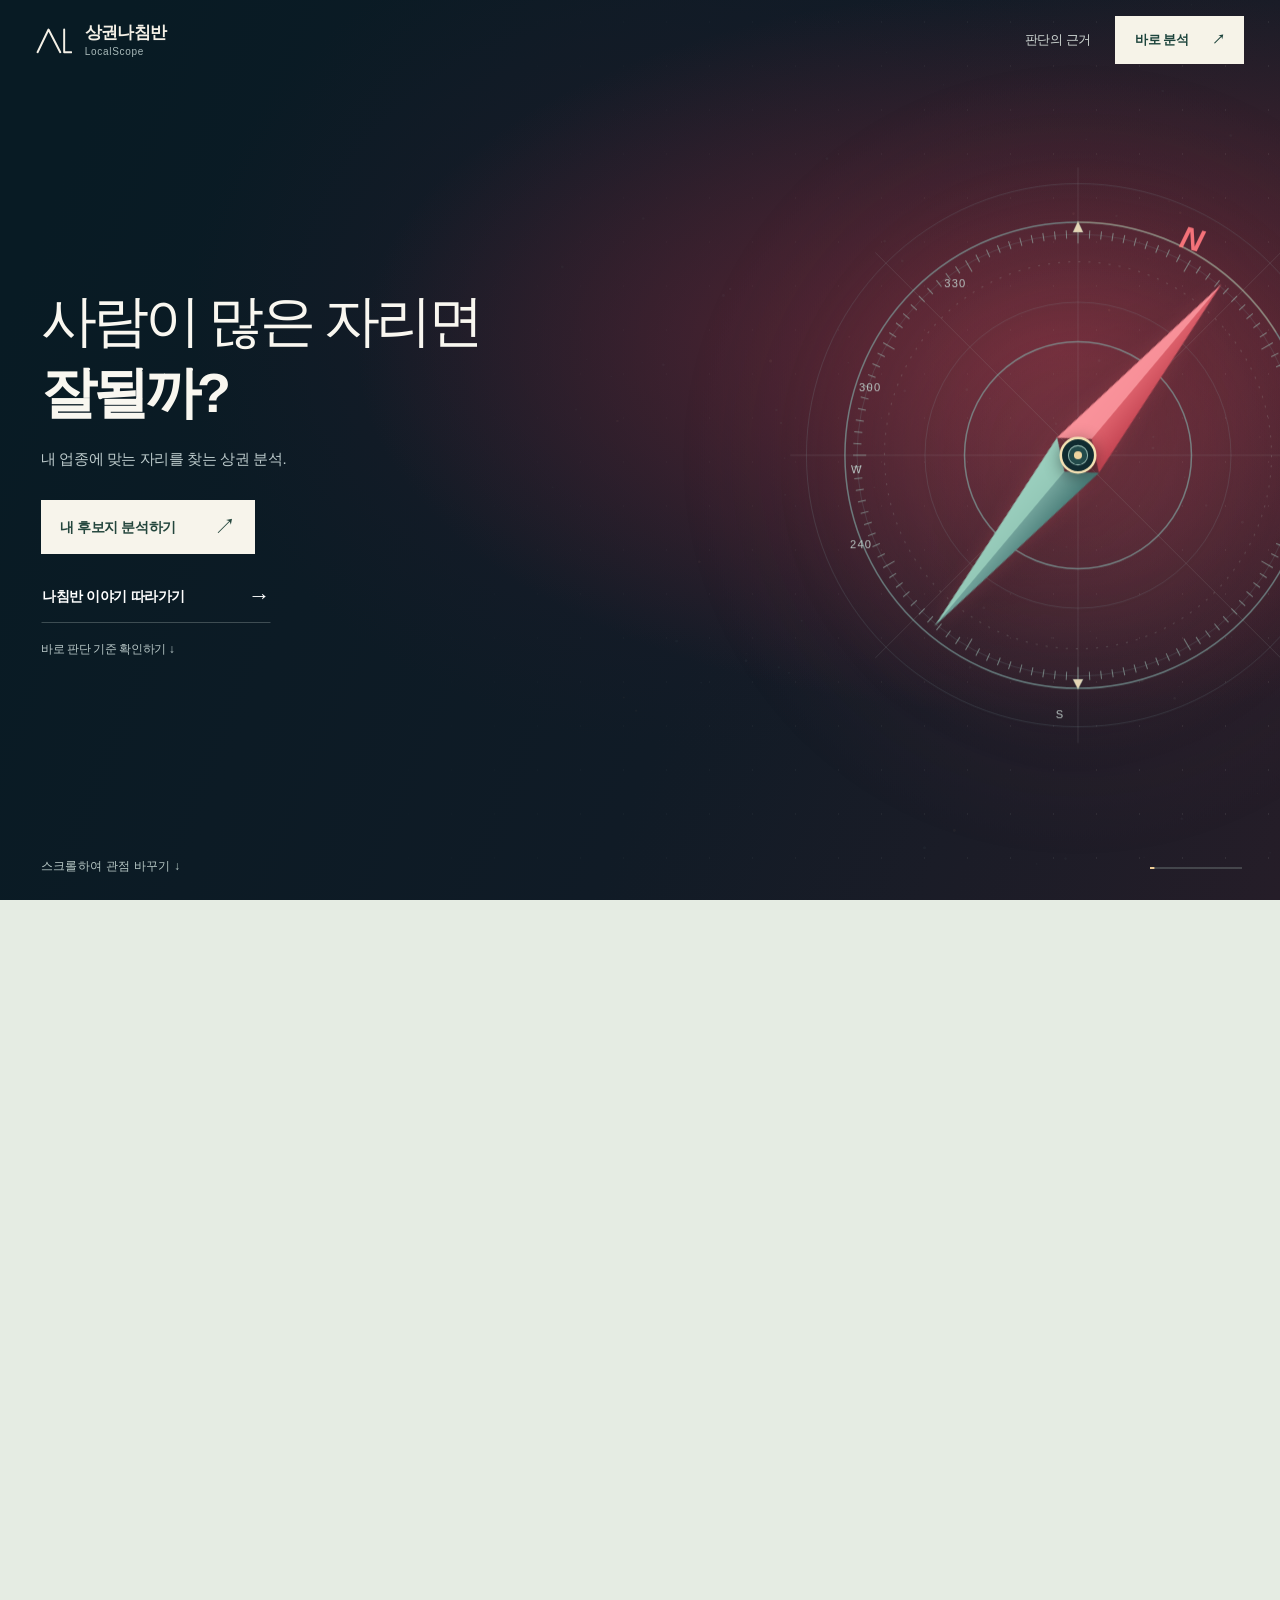
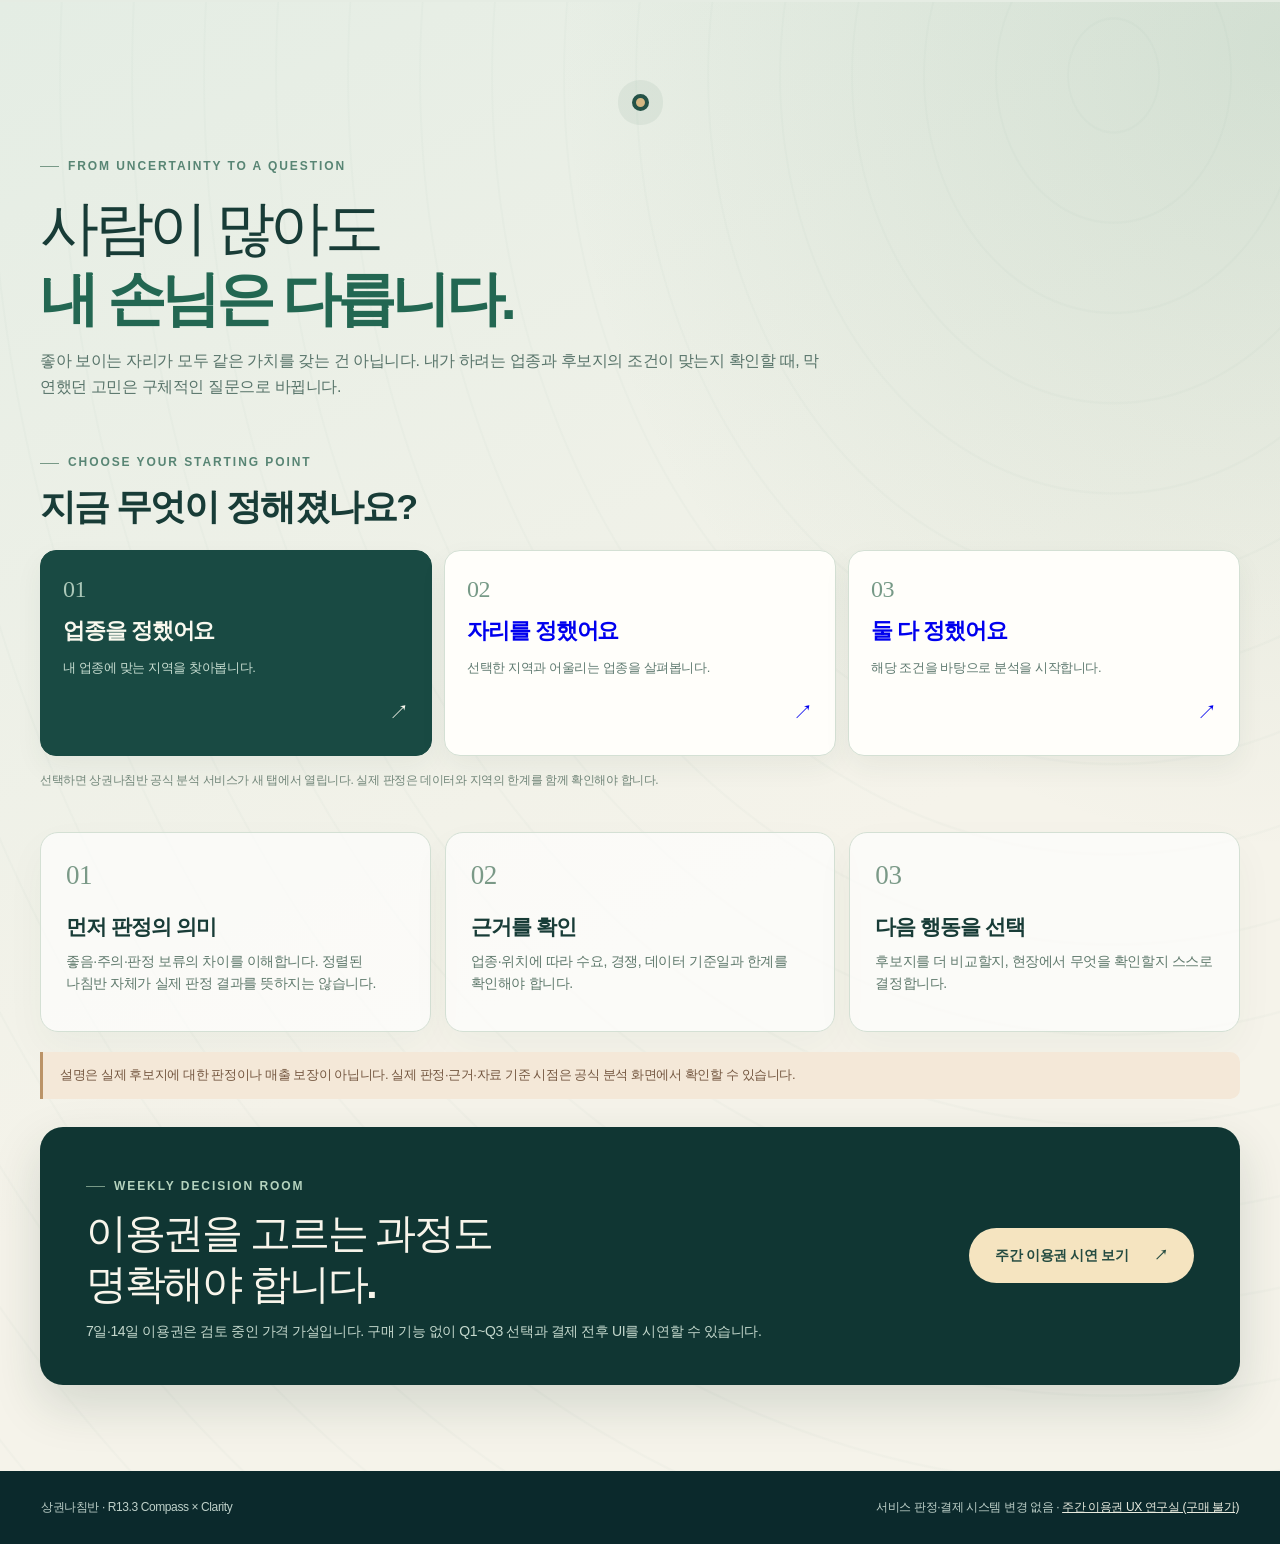
==== commit 3bb53303: "Launch candidate: photo-1 hero with eight-stage compass, clarity handoff and weekly UX entry" ====
--- a/index.html
+++ b/index.html
@@ -1,164 +1,202 @@
 <!doctype html>
 <html lang="ko">
 <head>
-  <meta charset="utf-8">
-  <meta name="viewport" content="width=device-width, initial-scale=1, viewport-fit=cover">
-  <meta name="theme-color" content="#071521">
-  <meta name="description" content="이 자리, 정말 괜찮을까? 질문에서 방향으로. 나의 시작점을 고르고, 공개 사례와 판정의 근거를 살펴보세요.">
-  <title>상권나침반 — 질문에서 방향으로</title>
-  <link rel="icon" href="data:image/svg+xml,%3Csvg xmlns='http://www.w3.org/2000/svg' viewBox='0 0 64 64'%3E%3Crect width='64' height='64' rx='16' fill='%23071521'/%3E%3Cpath d='M32 9 43 42 32 36 21 42Z' fill='%23edce93'/%3E%3C/svg%3E">
-  <link rel="stylesheet" href="./style.css">
-  <link rel="stylesheet" href="./r10-editorial.css">
-  <script src="./motion.js" defer></script>
+<meta charset="utf-8"><meta name="viewport" content="width=device-width,initial-scale=1,viewport-fit=cover">
+<meta name="theme-color" content="#091b23">
+<meta name="description" content="사람이 많은 자리가 내 업종에도 좋은 자리일까? 상권나침반으로 판정의 의미, 근거, 다음 확인 방법을 알아보세요.">
+<title>상권나침반 — 내 업종에 맞는 자리인지, 결론부터.</title>
+<style>
+:root{--navy:#091923;--wine:#48212c;--cream:#f6f3e8;--sage:#dfe9e1;--ink:#183c37;--muted:#668178;--accent:#e8616d;--teal:#71a99f;--font:Pretendard,"Apple SD Gothic Neo","Noto Sans KR","Malgun Gothic",sans-serif}
+*{box-sizing:border-box}
+html{scroll-behavior:smooth}
+body{margin:0;font-family:var(--font);background:#e7ece4;color:var(--ink);letter-spacing:-.025em;line-height:1.6}
+a,button{font:inherit}
+a:focus-visible,button:focus-visible{outline:3px solid #e8ac78;outline-offset:5px}
+.skip{position:absolute;top:-100px;left:16px;z-index:40;background:var(--cream);padding:12px;color:var(--ink)}
+.skip:focus{top:14px}
+.hero{background:radial-gradient(ellipse at 82% 37%,rgba(104,39,52,.94),transparent 47%),radial-gradient(ellipse at 52% 36%,rgba(33,28,42,.86),transparent 48%),linear-gradient(112deg,#081b24 8%,#101b26 56%,#251d28 100%);color:#f9f7f0;position:relative;min-height:100svh;overflow:hidden;isolation:isolate}
+.hero:before{content:"";position:absolute;inset:0;background:radial-gradient(circle at 70% 62%,rgba(111,150,153,.08),transparent 29%),radial-gradient(circle at 30% 30%,rgba(255,255,255,.015),transparent 45%);pointer-events:none}
+.hero:after{content:"";position:absolute;inset:0;pointer-events:none;opacity:.12;background-image:radial-gradient(circle,rgba(234,242,230,.52) .5px,transparent 1px);background-size:42px 43px;mask-image:linear-gradient(105deg,transparent 36%,black)}
+.topbar{height:80px;padding:0 clamp(20px,2.8vw,56px);position:relative;z-index:8;display:flex;align-items:center;justify-content:space-between;gap:22px}
+.brand{display:flex;align-items:center;gap:13px;color:#f4f0e6;text-decoration:none;font-size:17px;font-weight:760;line-height:1.18;letter-spacing:-.04em}
+.brand svg{width:36px;height:35px;flex:none}
+.brand small{display:block;color:#a8b9b9;font-size:10px;letter-spacing:.07em;font-weight:520;margin-top:3px}
+.nav{display:flex;gap:24px;align-items:center;font-size:13px}
+.nav a{text-decoration:none}
+.nav a:not(.nav-action){color:#d0d8d4}
+.nav-action{display:inline-flex;align-items:center;gap:23px;background:var(--cream);padding:14px 20px;color:#1d443c;min-height:48px;font-weight:700}
+.nav-action:hover{background:#fff}
+.content{z-index:5;position:relative;display:flex;flex-direction:column;justify-content:center;min-height:calc(100svh - 80px);padding:6vh clamp(20px,3.2vw,68px) 85px;pointer-events:none}
+.content>*{pointer-events:auto}
+.title{font-weight:330;letter-spacing:-.072em;line-height:1.12;font-size:clamp(48px,4.4vw,85px);max-width:690px;margin:0 0 23px;word-break:keep-all}
+.title strong{display:block;font-weight:800;margin-top:8px}
+.subtitle{margin:0 0 29px;color:#bdcbcc;font-size:clamp(15px,1vw,18px)}
+.actions{display:flex;flex-direction:column;align-items:flex-start;gap:15px;max-width:385px}
+.btn{display:inline-flex;align-items:center;justify-content:space-between;gap:26px;border:1px solid transparent;padding:15px 18px;text-decoration:none;min-height:53px;font-size:14px;font-weight:720}
+.btn-primary{background:#f7f4eb;color:#24463d;min-width:214px}
+.btn-primary:hover{background:#fff}
+.btn-secondary{color:#fff;background:transparent;padding-inline:0;border-bottom:1px solid rgba(224,238,228,.24);min-width:230px}
+.btn-secondary:hover{border-bottom-color:#b9dad0}
+.btn-tertiary{color:#b9c8c8;font-size:12px;text-decoration:none;margin-top:2px}
+.btn-tertiary:hover{color:#fff}
+.btn .arr{font-size:22px;font-weight:370;line-height:1}
+.scroll-note{position:absolute;z-index:5;bottom:24px;left:clamp(20px,3.2vw,68px);color:#b8c9c6;font-size:12px;letter-spacing:.02em;text-decoration:none}
+.motion-notice{position:absolute;z-index:5;bottom:23px;right:clamp(20px,3vw,60px);border:1px solid rgba(210,235,227,.22);color:#b2c7c0;padding:7px 11px;border-radius:30px;font-size:10px;pointer-events:none}
+.compass-viewport{position:absolute;z-index:2;width:min(46.5vw,830px);aspect-ratio:1;right:calc(-1 * clamp(55px,7vw,138px));top:51%;transform:translateY(-50%);pointer-events:none;filter:drop-shadow(0 18px 42px rgba(0,0,0,.1))}
+.compass-viewport:before{content:"";position:absolute;inset:-16%;border-radius:50%;background:radial-gradient(circle,rgba(220,100,114,.14) 0,rgba(172,70,85,.06) 45%,transparent 70%);pointer-events:none}
+.dial{width:100%;height:100%;overflow:visible}
+.dial-ring{fill:none;stroke:#82aca8;stroke-opacity:.64;stroke-width:1.5}
+.dial-ring.fine{stroke-width:.7;stroke-opacity:.25}
+.dial-ring.dashed{stroke:#bbd0c2;stroke-width:1;stroke-opacity:.2;stroke-dasharray:2 8}
+.dial-guide{fill:none;stroke:#a9b7b3;stroke-opacity:.18;stroke-width:.8}
+.ticks{stroke:#a2c5bb;stroke-opacity:.57;stroke-width:1}
+.ticks.major{stroke:#ddc89d;stroke-width:2.4}
+.dial text{fill:#b9c5c2;font:11px var(--font);letter-spacing:1.2px}
+.dial .north-label{fill:#f47279;font-size:31px;font-style:italic;font-weight:800;letter-spacing:0}
+.needle-mover{transform-origin:300px 300px;animation:calibrate 1.75s both cubic-bezier(.17,.68,.26,1)}
+@keyframes calibrate{0%{transform:rotate(20deg)}23%{transform:rotate(49deg)}45%{transform:rotate(34deg)}66%{transform:rotate(43deg)}84%{transform:rotate(38.7deg)}100%{transform:rotate(40deg)}}
+.pivot{filter:drop-shadow(0 3px 8px rgba(0,0,0,.4))}
+.main-content{position:relative;overflow:hidden;background:linear-gradient(155deg,#e4ede4,#f5f3ea 60%);padding:100px max(24px,calc((100vw - 1200px)/2)) 86px}
+.main-content:before{content:"";position:absolute;inset:0;pointer-events:none;opacity:.23;background:repeating-radial-gradient(ellipse at 87% 5%,transparent 0 44px,rgba(49,105,88,.10) 45px 46px,transparent 47px 72px)}
+.main-content>*{position:relative;z-index:1}
+.kicker{display:inline-flex;align-items:center;gap:9px;font-size:12px;letter-spacing:.16em;font-weight:800;color:#588574;text-transform:uppercase}
+.kicker:before{content:"";width:19px;height:1px;background:#789987}
+.section-title{font-size:clamp(32px,4.6vw,63px);line-height:1.2;letter-spacing:-.075em;font-weight:550;margin:17px 0 14px}
+.section-title em{font-style:normal;font-weight:760;color:#236752}
+.lead{color:#58746a;font-size:16px;max-width:780px;margin:0 0 35px}
+.cards{display:grid;grid-template-columns:repeat(3,minmax(0,1fr));gap:14px}
+.card{background:rgba(255,255,255,.67);border:1px solid #d4e0d4;padding:27px 25px;border-radius:18px;min-height:200px;box-shadow:0 16px 40px rgba(30,64,50,.04)}
+.card .index{font:27px Georgia,serif;color:#7a9987}
+.card h3{font-size:21px;letter-spacing:-.045em;margin:22px 0 9px;line-height:1.3}
+.card p{color:#607a6d;font-size:14px;margin:0;word-break:keep-all}
+.dot-transition{height:17px;width:17px;border-radius:50%;background:#d5b783;border:4px solid #245247;margin:-9px auto 40px;box-shadow:0 0 0 14px rgba(71,119,96,.08)}
+.route{background:#103633;color:#f8f5eb;border-radius:23px;padding:42px 46px;margin-top:28px;display:grid;grid-template-columns:1fr auto;gap:20px;align-items:center;box-shadow:0 20px 50px rgba(20,52,42,.15)}
+.route h3{font-size:clamp(26px,3.2vw,43px);margin:12px 0 10px;letter-spacing:-.055em;line-height:1.25;font-weight:590}
+.route p{color:#c4d8cd;font-size:14px;margin:0;max-width:700px}
+.route .btn{white-space:nowrap;background:#f5e4c0;color:#244b40;border-radius:100px;min-width:225px;justify-content:center}
+.route .btn:hover{background:#fff0d4}
+.route .kicker{color:#b5d3be}
+.footer{background:#0b292c;color:#bfd1ca;padding:27px clamp(20px,3.2vw,68px);display:flex;gap:20px;justify-content:space-between;font-size:12px}
+.footer a{color:#e8ebdf}
+.demo-label{background:#f4e8d8;border-left:3px solid #bb9367;color:#745740;padding:13px 17px;font-size:13px;margin:20px 0 0;border-radius:0 10px 10px 0}
+@media(max-width:1050px){.compass-viewport{width:58vw;right:-14vw;opacity:.85}.title{font-size:clamp(44px,5vw,65px)}.content{padding-bottom:115px}.cards{gap:10px}.card{padding:21px}}
+@media(max-width:700px){.hero{min-height:0}.topbar{height:72px;padding:0 19px}.nav{gap:12px}.nav a:not(.nav-action){display:none}.nav-action{min-height:42px;padding:10px 12px;font-size:11px;gap:8px}.brand{font-size:14px}.brand svg{width:29px}.content{min-height:0;padding:56px 22px 12px}.title{font-size:clamp(43px,10.1vw,56px);max-width:390px}.subtitle{font-size:14px;margin-bottom:22px}.actions{gap:10px}.btn{min-height:48px;font-size:13px}.compass-viewport{position:relative;top:auto;right:auto;transform:none;display:block;width:min(110vw,470px);margin:0 -38px 40px auto;opacity:1}.motion-notice{display:none}.scroll-note{left:22px;bottom:22px}.main-content{padding:65px 18px}.section-title{font-size:34px}.lead{font-size:14px}.cards{grid-template-columns:1fr}.card{min-height:0;padding:19px 21px}.card h3{margin:8px 0 5px;font-size:19px}.route{grid-template-columns:1fr;padding:25px 22px;gap:22px}.route .btn{width:100%}.footer{padding:24px 20px;flex-direction:column}.scroll-note{font-size:11px}}
+@media(max-width:410px){.compass-viewport{width:114vw;margin-right:-40px}.title{font-size:42px}}
+@media(prefers-reduced-motion:reduce){html{scroll-behavior:auto}.needle-mover{animation:none;transform:rotate(40deg)}}
+</style>
+<link rel="stylesheet" href="./r13-live.css">
+<script src="./r13-live.js" defer></script>
 </head>
-<body class="r10">
-<a class="skip-link" href="#pathways">이야기 건너뛰고 시작 방법 보기</a>
-<header class="topbar" aria-label="상권나침반 탐색">
-  <a href="#intro" class="brand" aria-label="상권나침반, 처음으로">
-    <svg class="brand-mark" width="42" height="36" viewBox="0 0 80 60" fill="none" aria-hidden="true"><path d="M5 51 28 11 51 51 M58 11V51H77" stroke="currentColor" stroke-width="6" stroke-linecap="round" stroke-linejoin="round"/></svg>
-    <span>상권나침반<small>LocalScope</small></span>
+<body class="launch">
+<a class="skip" href="#pathways">분석 시작 방법으로 건너뛰기</a>
+<section class="hero" id="intro" aria-label="상권나침반 — 질문에서 방향으로">
+<div class="hero-stage" id="cinema-stage" data-phase="question">
+<header class="topbar">
+<a class="brand" href="#intro" aria-label="상권나침반 처음으로"><svg viewBox="0 0 46 42" fill="none" aria-hidden="true"><path d="M2 36L16 7L31 36M36 7V36H45" stroke="currentColor" stroke-width="2.5" stroke-linecap="round" stroke-linejoin="round"/></svg><span>상권나침반<small>LocalScope</small></span></a>
+<nav class="nav" aria-label="주요 이동"><a href="#proof">판단의 근거</a><a class="nav-action" href="https://localscope.co.kr/analyze" target="_blank" rel="noopener noreferrer" title="별도 공식 서비스로 이동">바로 분석 <span aria-hidden="true">↗</span></a></nav>
+</header>
+<div class="content">
+<h1 class="title">사람이 많은 자리면<br><strong>잘될까?</strong></h1>
+<p class="subtitle">내 업종에 맞는 자리를 찾는 상권 분석.</p>
+<div class="actions">
+<a class="btn btn-primary" href="https://localscope.co.kr/analyze" target="_blank" rel="noopener noreferrer">내 후보지 분석하기 <span class="arr" aria-hidden="true">↗</span></a>
+<a class="btn btn-secondary" href="#motion-start">나침반 이야기 따라가기 <span class="arr" aria-hidden="true">→</span></a>
+<a class="btn-tertiary" href="#proof">바로 판단 기준 확인하기 ↓</a>
+
+</div>
+</div>
+<div class="compass-viewport" aria-hidden="true">
+<svg class="dial" viewBox="0 0 600 600" fill="none" xmlns="http://www.w3.org/2000/svg">
+<defs><radialGradient id="dial-aura"><stop stop-color="#b75462" stop-opacity=".21"/><stop offset="1" stop-color="#b75462" stop-opacity="0"/></radialGradient><linearGradient id="metal"><stop stop-color="#f47b83"/><stop offset="1" stop-color="#c44452"/></linearGradient><linearGradient id="teal"><stop stop-color="#9bc9bd"/><stop offset="1" stop-color="#477b77"/></linearGradient></defs>
+<circle cx="300" cy="300" r="296" fill="url(#dial-aura)"/>
+<circle cx="300" cy="300" r="268" class="dial-ring fine"/>
+<circle cx="300" cy="300" r="230" class="dial-ring"/>
+<circle cx="300" cy="300" r="218" class="dial-ring fine"/>
+<circle cx="300" cy="300" r="191" class="dial-ring dashed"/>
+<circle cx="300" cy="300" r="151" class="dial-ring fine"/>
+<circle cx="300" cy="300" r="112" class="dial-ring"/>
+<path d="M300 16V584 M16 300H584 M100 100L500 500M100 500L500 100" class="dial-guide"/>
+<g class="ticks" id="marks"></g>
+<g stroke="#8cb4aa" stroke-opacity=".26"><path d="M300 69L305 80 295 80Z" fill="#e5d5b5"/><path d="M530 300L520 295 520 305Z" fill="#e5d5b5"/><path d="M300 531L295 521 305 521Z" fill="#e5d5b5"/></g>
+<text x="399" y="94" class="north-label" transform="rotate(15 399 94)">N</text>
+<text x="76" y="318">W</text><text x="278" y="560">S</text>
+<text x="168" y="134" font-size="9">330</text><text x="84" y="237" font-size="9">300</text><text x="75" y="392" font-size="9">240</text>
+<g class="needle-mover">
+<path d="M300 80L327 300L300 279L273 300Z" fill="url(#metal)"/>
+<path d="M300 80L300 279L273 300Z" fill="#fc98a0" opacity=".86"/>
+<path d="M300 520L327 300L300 321L273 300Z" fill="url(#teal)"/>
+<path d="M300 520L300 321L273 300Z" fill="#9dd2c0" opacity=".8"/>
+</g>
+<g class="pivot"><circle cx="300" cy="300" r="17" fill="#102b30" stroke="#f4e1b3" stroke-width="2.5"/><circle cx="300" cy="300" r="9.5" fill="#234b4b" stroke="#91b4ac"/><circle cx="300" cy="300" r="4" fill="#eed49f"/></g>
+</svg>
+</div>
+<a class="scroll-note" href="#motion-start">스크롤하여 관점 바꾸기 ↓</a>
+<div class="motion-meter" aria-hidden="true"><span></span></div>
+<div class="scene-overlay" id="scene-overlay" aria-hidden="true" inert>
+  <div class="eyebrow">BANG → CLARITY</div>
+  <h2>사람이 많아도<br><strong>내 손님은 다릅니다.</strong></h2>
+  <p>나침반이 멈춘 다음에야 시작되는 질문. 내 업종과 후보지의 조건을 확인해야 합니다.</p>
+  <a class="btn" href="#pathways">나의 시작점 선택하기 <span class="arr" aria-hidden="true">↓</span></a>
+</div>
+</div>
+<div class="motion-anchor" id="motion-start" aria-hidden="true"></div>
+</section>
+<section class="main-content" id="story" aria-labelledby="story-heading">
+<div class="dot-transition" aria-hidden="true"></div>
+<span class="kicker">FROM UNCERTAINTY TO A QUESTION</span>
+<h2 class="section-title" id="story-heading">사람이 많아도<br><em>내 손님은 다릅니다.</em></h2>
+<p class="lead">좋아 보이는 자리가 모두 같은 가치를 갖는 건 아닙니다. 내가 하려는 업종과 후보지의 조건이 맞는지 확인할 때, 막연했던 고민은 구체적인 질문으로 바뀝니다.</p>
+<div class="pathways" id="pathways" tabindex="-1">
+<span class="kicker">CHOOSE YOUR STARTING POINT</span>
+<h3>지금 무엇이 정해졌나요?</h3>
+<div class="path-grid">
+  <a class="path" href="https://localscope.co.kr/explore" target="_blank" rel="noopener noreferrer" aria-label="업종을 정했어요 — 공식 서비스에서 지역 탐색">
+    <span class="path-num">01</span><strong>업종을 정했어요</strong>
+    <p>내 업종에 맞는 지역을 찾아봅니다.</p><span class="path-arrow" aria-hidden="true">↗</span>
   </a>
-  <nav class="navigation" aria-label="페이지 이동"><a class="nav-text" href="#pathways">건너뛰기</a><a href="https://localscope.co.kr/analyze" data-service-route="/analyze" class="nav-cta" id="header-analyze">바로 분석 <span aria-hidden="true">↗</span></a></nav>
-</header>
-<main>
-  <section id="intro" class="cinema" aria-label="질문에서 방향으로 이어지는 상권나침반 이야기">
-    <div class="snap-target" id="step-0" aria-hidden="true"></div><div class="snap-target" id="step-1" aria-hidden="true"></div><div class="snap-target" id="step-2" aria-hidden="true"></div><div class="snap-target" id="step-3" aria-hidden="true"></div><div class="snap-target" id="step-4" aria-hidden="true"></div><div class="snap-target" id="step-5" aria-hidden="true"></div>
-    <div class="cinema-stage" id="cinema-stage">
-      <div class="depth-field" aria-hidden="true"></div><div class="horizon" aria-hidden="true"></div><div class="glow-halo" aria-hidden="true"></div><canvas id="vortex" aria-hidden="true"></canvas><div class="grain" aria-hidden="true"></div>
-      <div class="world" id="world" aria-hidden="true">
-        <svg id="diagram" xmlns="http://www.w3.org/2000/svg" viewBox="0 0 1000 1000" role="presentation">
-          <defs>
-            <radialGradient id="point-aura"><stop offset="0" stop-color="#f9d994" stop-opacity=".45"/><stop offset=".25" stop-color="#eacb8c" stop-opacity=".08"/><stop offset="1" stop-color="#edce93" stop-opacity="0"/></radialGradient>
-            <radialGradient id="dial-light"><stop offset="0" stop-color="#84c8be" stop-opacity=".05"/><stop offset=".75" stop-color="#4c8d91" stop-opacity=".01"/><stop offset="1" stop-color="#82cdc0" stop-opacity=".09"/></radialGradient>
-            <linearGradient id="spiral-ink" x1="0" y1="1" x2="1" y2="0"><stop offset="0" stop-color="#4c9b9d" stop-opacity=".04"/><stop offset=".36" stop-color="#7fc4bd" stop-opacity=".65"/><stop offset=".75" stop-color="#eed29c" stop-opacity=".85"/><stop offset="1" stop-color="#a4ded1" stop-opacity=".08"/></linearGradient>
-            <linearGradient id="glyph-ink" x1="0" y1="0" x2=".8" y2="1"><stop stop-color="#fff8e8"/><stop offset=".55" stop-color="#f1e3c7"/><stop offset="1" stop-color="#7ca9a4"/></linearGradient>
-            <linearGradient id="needle-gold" x1="0" y1="0" x2="1" y2="1"><stop stop-color="#fff0c9"/><stop offset="1" stop-color="#bd8e48"/></linearGradient><linearGradient id="needle-teal" x1="0" y1="0" x2="1" y2="1"><stop stop-color="#93ccc1"/><stop offset="1" stop-color="#2a626b"/></linearGradient>
-            <filter id="core-bloom" x="-150%" y="-150%" width="400%" height="400%"><feGaussianBlur stdDeviation="5"/></filter><path id="needle-shape" d="M500 267 527 500 500 733 473 500Z"/>
-          </defs>
-          <g class="coordinate-hint"><circle cx="500" cy="500" r="338"/><circle cx="500" cy="500" r="425"/><path d="M500 35V89 M500 911V965 M35 500H89 M911 500H965"/></g>
-          <g class="sn-glyph" id="sn-glyph"><path class="glyph-shadow" d="M240 570 372 337Q380 323 389 337L522 570 M613 333V549Q613 570 634 570H773"/><path d="M240 570 372 337Q380 323 389 337L522 570 M613 333V549Q613 570 634 570H773"/></g>
-          <g id="spiral-field" class="spiral-field"></g>
-          <g id="point-stage" class="point-stage"><circle cx="500" cy="500" r="155" fill="url(#point-aura)"/><circle class="central-bloom" cx="500" cy="500" r="8" filter="url(#core-bloom)"/><circle class="central-dot" cx="500" cy="500" r="3.5"/></g>
-          <!-- One instrument, eight construction states, one shared pivot. -->
-          <g class="compass" id="compass">
-            <g class="seed-ring"><circle cx="500" cy="500" r="182"/><circle class="ring-echo" cx="500" cy="500" r="188"/><path class="ring-lead" d="M500 318A182 182 0 0 1 657.6 409"/></g>
-            <g class="compass-axes"><path d="M500 132V868 M132 500H868"/><path class="diagonal" d="M268 268 732 732 M268 732 732 268"/><circle cx="500" cy="500" r="11"/></g>
-            <g class="dial-body"><circle class="dial-surface" cx="500" cy="500" r="338" fill="url(#dial-light)"/><circle class="outer-rim" cx="500" cy="500" r="338"/><circle class="rim-inset" cx="500" cy="500" r="330"/><circle class="inner-rim" cx="500" cy="500" r="302"/><circle class="inner-rim" cx="500" cy="500" r="252"/><circle class="precision-ring" cx="500" cy="500" r="247" stroke-dasharray="1 8"/><g id="dial-ticks"></g><g id="dial-degrees"></g><g class="dial-arcs"><path d="M500 162A338 338 0 0 1 793 331 M500 838A338 338 0 0 1 207 669"/><path class="arc-fine" d="M162 500A338 338 0 0 1 207 331 M838 500A338 338 0 0 1 793 669"/></g><g class="dial-fasteners"><circle cx="500" cy="174" r="2"/><circle cx="826" cy="500" r="2"/><circle cx="500" cy="826" r="2"/><circle cx="174" cy="500" r="2"/></g></g>
-            <g class="direction-marks"><g class="ordinal-marks"><path d="M500 246 507 261H493Z"/><path d="M754 500 739 507V493Z"/><path d="M500 754 493 739H507Z"/><path d="M246 500 261 493V507Z"/></g><g class="cardinal-type"><text class="north" x="500" y="133">N</text><text x="500" y="884">S</text><text x="121" y="508">W</text><text x="879" y="508">E</text></g><path class="north-index" d="M494 149 500 139 506 149"/><g class="rose-lines"><path d="M500 318 500 682 M318 500H682 M371 371 629 629 M371 629 629 371"/></g></g>
-            <g class="needle-trails"><use href="#needle-shape" transform="rotate(-9 500 500)" opacity=".30"/><use href="#needle-shape" transform="rotate(-21 500 500)" opacity=".16"/><use href="#needle-shape" transform="rotate(-36 500 500)" opacity=".07"/></g>
-            <g class="needle"><path class="needle-shadow" d="M500 267 527 500 500 733 473 500Z"/><path fill="url(#needle-gold)" d="M500 267 500 500 473 500Z"/><path fill="#d2ad6f" d="M500 267 527 500 500 500Z"/><path fill="url(#needle-teal)" d="M500 733 500 500 527 500Z"/><path fill="#396c73" d="M500 733 473 500 500 500Z"/><path class="needle-spine" d="M500 277V723"/></g>
-            <g class="compass-pivot"><circle class="pivot-outer" cx="500" cy="500" r="20"/><circle class="pivot-inset" cx="500" cy="500" r="13"/><circle class="pivot-core" cx="500" cy="500" r="5"/></g>
-          </g>
-        </svg>
-      </div>
-      <div class="screen-veil" aria-hidden="true"></div>
-      <div class="narration">
-        <article class="chapter active" data-chapter="0" aria-hidden="false"><h1>이 자리,<br><em>정말 괜찮을까?</em></h1><p>시작은 하나의 질문입니다.</p><a class="story-start" href="#step-1">스크롤하여 이어보기 <span aria-hidden="true">↓</span></a></article>
-        <article class="chapter" data-chapter="1" aria-hidden="true" inert><h2>좋아 보이는 자리는<br><em>많습니다.</em></h2><p>사람이 많고, 경쟁이 적다면 충분할까요?</p></article>
-        <article class="chapter" data-chapter="2" aria-hidden="true" inert><h2>사람이 많아도<br><em>내 손님은 다릅니다.</em></h2><p>같은 거리도 업종에 따라 달라집니다.</p></article>
-        <article class="chapter" data-chapter="3" aria-hidden="true" inert><h2>확인해야 할 건<br><em>하나입니다.</em></h2><p>이 자리에서 무엇을 더 확인할까?</p></article>
-        <article class="chapter chapter-resolution" data-chapter="4" aria-hidden="true" inert><div class="micro-caption"><span id="micro-number">4–1</span><span id="micro-label">한 점에서</span></div><h2>하나의 방향으로.</h2><div class="micro-track" aria-hidden="true"><span></span><span></span><span></span><span></span><span></span><span></span><span></span><span></span></div></article>
-        <article class="chapter chapter-final" data-chapter="5" aria-hidden="true" inert><h2>결론부터.<br><em>근거는 그다음.</em></h2><p>이제 나의 시작점을 골라보세요.</p><div class="actions"><a href="#pathways" class="button primary" id="main-analyze">내 분석 시작하기 <span aria-hidden="true">↓</span></a></div><a href="https://localscope.co.kr/analyze" data-service-route="/analyze" class="pathways-link">후보지가 있다면 바로 분석 <span aria-hidden="true">↗</span></a></article>
-      </div>
-      <div class="side-note"><button id="motion-toggle" type="button" aria-pressed="false">모션 줄이기</button></div>
-      <div class="stage-bottom"><div class="progress-indicator" aria-label="이야기 진행 상황"><span id="scene-number">00 / 05</span><span class="progress-track"><span id="scroll-progress"></span></span><span class="progress-label">질문에서 방향으로</span></div><div class="step-controls" role="group" aria-label="이야기 장면 이동"><button id="prev-step" type="button" aria-label="이전 장면" disabled>←</button><button id="next-step" type="button">다음 장면 ↓</button></div></div>
-      <div class="scene-rail" aria-label="이야기 바로가기"><a href="#step-0" aria-label="질문"><span class="sr-only">질문</span></a><a href="#step-1" aria-label="나선"><span class="sr-only">나선</span></a><a href="#step-2" aria-label="의문"><span class="sr-only">의문</span></a><a href="#step-3" aria-label="한 점"><span class="sr-only">한 점</span></a><a href="#step-4" aria-label="방향"><span class="sr-only">방향</span></a></div>
-    </div>
-  </section>
-<section class="r10-section r10-pathways" id="pathways" aria-labelledby="pathways-title" tabindex="-1">
-  <div class="r10-wrap">
-    <div class="r10-intro">
-      <h2 id="pathways-title">어디부터<br><em>알아볼까요?</em></h2>
-      <p class="r10-lead">이미 정해진 것부터 시작하세요.<br>나머지는 함께 살펴봅니다.</p>
-    </div>
-    <ul class="r10-choice-list" aria-label="상권 분석 시작 경로">
-      <li><a class="r10-choice" data-service-route="/explore" href="https://localscope.co.kr/explore">
-        <h3>지역 찾기</h3><p class="r10-choice-condition">업종이 정해졌다면</p>
-        <p>내 업종에 맞는 동네를 살펴봐요.</p>
-        <svg class="r10-arrow" aria-hidden="true" viewBox="0 0 24 24" fill="none"><path d="M5 19 19 5M5 5h14v14"/></svg>
-      </a></li>
-      <li><a class="r10-choice" data-service-route="/place" href="https://localscope.co.kr/place">
-        <h3>업종 찾기</h3><p class="r10-choice-condition">자리가 정해졌다면</p>
-        <p>이 자리에서 어떤 업종을 볼까요?</p>
-        <svg class="r10-arrow" aria-hidden="true" viewBox="0 0 24 24" fill="none"><path d="M5 19 19 5M5 5h14v14"/></svg>
-      </a></li>
-      <li><a class="r10-choice r10-choice-primary" data-service-route="/analyze" href="https://localscope.co.kr/analyze">
-        <h3>바로 분석하기</h3><p class="r10-choice-condition">둘 다 정해졌다면</p>
-        <p>내 후보지의 판정을 확인해요.</p>
-        <svg class="r10-arrow" aria-hidden="true" viewBox="0 0 24 24" fill="none"><path d="M5 19 19 5M5 5h14v14"/></svg>
-      </a></li>
-    </ul>
-  </div>
+  <a class="path" href="https://localscope.co.kr/place" target="_blank" rel="noopener noreferrer" aria-label="자리를 정했어요 — 공식 서비스에서 업종 탐색">
+    <span class="path-num">02</span><strong>자리를 정했어요</strong>
+    <p>선택한 지역과 어울리는 업종을 살펴봅니다.</p><span class="path-arrow" aria-hidden="true">↗</span>
+  </a>
+  <a class="path" href="https://localscope.co.kr/analyze" target="_blank" rel="noopener noreferrer" aria-label="업종과 자리 모두 정했어요 — 공식 서비스에서 분석">
+    <span class="path-num">03</span><strong>둘 다 정했어요</strong>
+    <p>해당 조건을 바탕으로 분석을 시작합니다.</p><span class="path-arrow" aria-hidden="true">↗</span>
+  </a>
+</div>
+<p class="path-limit">선택하면 상권나침반 공식 분석 서비스가 새 탭에서 열립니다. 실제 판정은 데이터와 지역의 한계를 함께 확인해야 합니다.</p>
+</div>
+<div class="cards" id="proof">
+<article class="card"><span class="index">01</span><h3>먼저 판정의 의미</h3><p>좋음·주의·판정 보류의 차이를 이해합니다. 정렬된 나침반 자체가 실제 판정 결과를 뜻하지는 않습니다.</p></article>
+<article class="card"><span class="index">02</span><h3>근거를 확인</h3><p>업종·위치에 따라 수요, 경쟁, 데이터 기준일과 한계를 확인해야 합니다.</p></article>
+<article class="card"><span class="index">03</span><h3>다음 행동을 선택</h3><p>후보지를 더 비교할지, 현장에서 무엇을 확인할지 스스로 결정합니다.</p></article>
+</div>
+<p class="demo-label">설명은 실제 후보지에 대한 판정이나 매출 보장이 아닙니다. 실제 판정·근거·자료 기준 시점은 공식 분석 화면에서 확인할 수 있습니다.</p>
+<div class="route" id="decision">
+<div><span class="kicker">WEEKLY DECISION ROOM</span><h3>이용권을 고르는 과정도<br>명확해야 합니다.</h3><p>7일·14일 이용권은 검토 중인 가격 가설입니다. 구매 기능 없이 Q1~Q3 선택과 결제 전후 UI를 시연할 수 있습니다.</p></div>
+<a class="btn" href="./r13-weekly/index.html">주간 이용권 시연 보기 <span aria-hidden="true">↗</span></a>
+</div>
 </section>
-
-<section class="r10-section r10-proof" id="proof" aria-labelledby="proof-title">
-  <div class="r10-wrap">
-    <div class="r10-intro">
-      <h2 id="proof-title">같은 동네,<br>업종이 다르면<br><em>답도 달라집니다.</em></h2>
-      <p class="r10-lead">잠실6동을 두 업종으로 살펴본 공개 사례입니다. <strong>‘적다’는 사실만으로 좋고 나쁨을 정할 수 없습니다.</strong></p>
-    </div>
-    <div class="r10-verdict-pair">
-      <article class="r10-case r10-case-caution">
-        <div class="r10-case-head"><span>서울 잠실6동 · 주점</span><strong>주의</strong></div>
-        <p class="r10-myth">“술집이 적으니 블루오션이다”</p>
-        <h3>저녁 손님이 머물지 않는<br>낮 상권</h3>
-        <div class="r10-fact"><span>근거</span><p>음식점 중 주점 1.4% (전국 11.6%)<br>직장인 66,393명</p></div>
-      </article>
-      <article class="r10-case r10-case-positive">
-        <div class="r10-case-head"><span>서울 잠실6동 · 백반</span><strong>좋은 판정</strong></div>
-        <p class="r10-myth">“저녁에 사람이 없으면 장사가 안 된다”</p>
-        <h3>점심·낮 손님이<br>있는 동네</h3>
-        <div class="r10-fact"><span>근거</span><p>음식점 중 주점 1.4%<br>직장인이 주민의 4.1배</p></div>
-      </article>
-    </div>
-    <div class="r10-evidence">
-      <p class="r10-source-date">공개 사례 · <time datetime="2026-10-25">2026.10.25</time></p>
-      <p>기준: 원본 코드의 2026.10.25 판정 사례 · 각 행정동 대표 지점 반경 500m. 과거 사례로서 현재 영업 환경을 보장하지 않으며, 매출·성공 확률을 예측하지 않습니다.</p>
-      <a class="r10-text-link" data-service-route="/sample" href="https://localscope.co.kr/sample">기존 상세 사례 보기 <svg class="r10-inline-arrow" aria-hidden="true" viewBox="0 0 24 24" fill="none"><path d="M5 19 19 5M5 5h14v14"/></svg></a>
-    </div>
-  </div>
-</section>
-
-<section class="r10-section r10-method" id="method" aria-labelledby="method-title">
-  <div class="r10-wrap">
-    <div class="r10-intro">
-      <h2 id="method-title">결론부터.<br><em>근거는 그다음.</em></h2>
-      <p class="r10-lead">판정하지 못하는 경우도 있습니다.<br>그 이유까지 알려주는 것이 중요합니다.</p>
-    </div>
-    <ol class="r10-method-steps">
-      <li><strong>흔한 생각</strong><p>내가 믿고 있는 가정</p></li>
-      <li><strong>판정</strong><p>그 가정에 대한 답</p></li>
-      <li><strong>근거</strong><p>숫자·출처·기준 시점</p></li>
-      <li><strong>그래서</strong><p>현장에서 확인할 것</p></li>
-    </ol>
-    <div class="r10-limit">
-      <p><strong>판정은 창업 성공을 보장하지 않습니다.</strong><br>자료가 부족하거나 엇갈리면 판정을 보류할 수 있습니다. 실제 임대조건과 영업 현장은 직접 확인해야 합니다.</p>
-    </div>
-  </div>
-</section>
-
-<section class="r10-section r10-closing" id="closing" aria-labelledby="closing-title">
-  <div class="r10-wrap">
-    <h2 id="closing-title">이제 내 자리를<br><em>확인할 차례입니다.</em></h2>
-    <p class="r10-lead">숫자보다 중요한 건, 이 자리의 판단.</p>
-    <div class="r10-closing-actions">
-      <a class="r10-button r10-button-primary" data-service-route="/analyze" href="https://localscope.co.kr/analyze">내 후보지 분석하기 <svg class="r10-inline-arrow" aria-hidden="true" viewBox="0 0 24 24" fill="none"><path d="M5 19 19 5M5 5h14v14"/></svg></a>
-      <a class="r10-button r10-button-secondary" href="#pathways">다른 방법으로 시작하기 <svg class="r10-inline-arrow" aria-hidden="true" viewBox="0 0 24 24" fill="none"><path d="M12 20V4M5 11l7-7 7 7"/></svg></a>
-    </div>
-    <p class="r10-closing-link"><a class="r10-text-link" data-service-route="/#pricing" href="https://localscope.co.kr/#pricing">기존 요금제·FAQ 확인 <svg class="r10-inline-arrow" aria-hidden="true" viewBox="0 0 24 24" fill="none"><path d="M5 19 19 5M5 5h14v14"/></svg></a></p>
-  </div>
-</section>
-</main>
-<footer class="r10-footer">
-  <div class="r10-wrap r10-footer-inner">
-    <a class="r10-footer-brand" href="#intro">상권나침반</a>
-    <div class="r10-footer-notes">
-      <p>판정은 창업 성공이나 매출을 보장하지 않습니다.</p>
-      <p>이 화면은 실시간 판정을 생성하지 않습니다. 분석은 연결된 LocalScope 공식 서비스에서 진행합니다.</p>
-      <p>이 이야기는 방향을 찾아가는 과정을 표현한 시각적 콘셉트입니다.</p>
-    </div>
-  </div>
-</footer>
-<noscript><style>.cinema{height:100svh!important}.chapter{display:none!important}.chapter[data-chapter="0"]{display:block!important;visibility:visible!important;opacity:1!important;transform:translateY(-50%)!important}.side-note,.stage-bottom,.scene-rail,.story-start,.snap-target{display:none!important}@media(max-width:700px){.chapter[data-chapter="0"]{transform:none!important}}</style><p class="noscript-note">스크롤 모션은 JavaScript가 필요합니다. 분석 방법과 공식 서비스 링크는 그대로 이용할 수 있습니다.</p></noscript>
+<footer class="footer"><span>상권나침반 · R13.3 Compass × Clarity</span><span>서비스 판정·결제 시스템 변경 없음 · <a href="./r13-weekly/index.html">주간 이용권 UX 연구실 (구매 불가)</a></span></footer>
+<script>
+(function(){
+"use strict";
+const marks=document.getElementById("marks");
+if(!marks)return;
+const NS="http://www.w3.org/2000/svg";
+const fragment=document.createDocumentFragment();
+for(let i=0;i<120;i++){
+ const t=(i*3-90)*Math.PI/180, major=i%10===0;
+ const r=major?209:214, end=222;
+ const line=document.createElementNS(NS,"line");
+ line.setAttribute("x1",String(300+r*Math.cos(t)));
+ line.setAttribute("y1",String(300+r*Math.sin(t)));
+ line.setAttribute("x2",String(300+end*Math.cos(t)));
+ line.setAttribute("y2",String(300+end*Math.sin(t)));
+ if(major)line.setAttribute("class","major");
+ fragment.appendChild(line);
+}
+marks.appendChild(fragment);
+})();
+</script>
 </body>
-</html>
+</html>
--- a/r13-live.css
+++ b/r13-live.css
@@ -0,0 +1,277 @@
+/* LocalScope R13.3 — live cinematic restoration.
+   Presentation layer only. S07/R10 motion originals stay untouched in repo. */
+body.launch { background:#e5ece3; }
+body.launch .hero {
+  height:178svh;
+  min-height:0;
+  overflow:visible;
+  background:none;
+  isolation:auto;
+}
+body.launch .hero::before,
+body.launch .hero::after { display:none; }
+body.launch .hero-stage {
+  --clarity:0;
+  --text-exit:0;
+  --text-enter:0;
+  --compass-scale:1;
+  --needle-angle:40deg;
+  --dial-angle:0deg;
+  --trail-strength:0;
+  position:sticky;
+  top:0;
+  height:100svh;
+  width:100%;
+  overflow:hidden;
+  isolation:isolate;
+  background:
+    radial-gradient(ellipse at 83% 39%,rgba(115,42,56,.82),transparent 47%),
+    radial-gradient(ellipse at 55% 36%,rgba(31,27,41,.87),transparent 52%),
+    linear-gradient(112deg,#081b24 8%,#101b26 58%,#251d28 100%);
+}
+body.launch .hero-stage::before {
+  content:"";
+  position:absolute;
+  inset:0;
+  z-index:0;
+  pointer-events:none;
+  opacity:var(--clarity);
+  background:
+    linear-gradient(to bottom,rgba(8,41,43,0) 36%,rgba(78,120,102,.1) 74%,rgba(182,207,185,.34) 100%),
+    radial-gradient(ellipse at 84% 38%,#31685b 0,rgba(19,55,51,.88) 36%,rgba(9,35,41,.95) 72%),
+    #0d2d34;
+}
+body.launch .hero-stage::after {
+  content:"";
+  position:absolute;
+  inset:0;
+  z-index:1;
+  pointer-events:none;
+  opacity:.13;
+  background-image:radial-gradient(circle,rgba(241,249,235,.68) .54px,transparent .95px);
+  background-size:43px 44px;
+  mask-image:linear-gradient(100deg,transparent 34%,black);
+}
+body.launch .topbar,
+body.launch .content,
+body.launch .scroll-note { z-index:8; }
+body.launch .compass-viewport {
+  z-index:4;
+  right:calc(-1 * clamp(64px,8vw,150px));
+  top:51%;
+  width:min(47.5vw,850px);
+  transform:translateY(-50%) scale(var(--compass-scale));
+  transform-origin:55% 50%;
+  will-change:transform;
+  opacity:1;
+}
+body.launch #marks,
+body.launch .dial-guide,
+body.launch .orbit-arc {
+  transform:rotate(var(--dial-angle));
+  transform-origin:300px 300px;
+}
+body.launch .needle-mover,
+body.launch .motion-trail {
+  transform:rotate(var(--needle-angle));
+  transform-origin:300px 300px;
+}
+body.launch .needle-mover {
+  animation:needle-calibrate 1.05s cubic-bezier(.22,.65,.23,1) both;
+  filter:drop-shadow(0 2px 8px rgba(223,102,104,.18));
+}
+@keyframes needle-calibrate{
+  0%{transform:rotate(5deg)}
+  20%{transform:rotate(53deg)}
+  46%{transform:rotate(33deg)}
+  68%{transform:rotate(44deg)}
+  86%{transform:rotate(38.5deg)}
+  100%{transform:rotate(40deg)}
+}
+body.launch .motion-trail {
+  opacity:var(--trail-strength);
+  mix-blend-mode:screen;
+  pointer-events:none;
+}
+body.launch .trail-1 {
+  transform:rotate(calc(var(--needle-angle) - 11deg));
+}
+body.launch .trail-2 {
+  transform:rotate(calc(var(--needle-angle) - 25deg));
+  opacity:calc(var(--trail-strength) * .43);
+}
+body.launch .orbit-arc{
+  stroke:#e2b689;
+  stroke-opacity:calc(.22 + var(--trail-strength) * .6);
+  fill:none;
+  stroke-width:1.8;
+  stroke-linecap:round;
+}
+body.launch .compass-viewport .dial {filter:drop-shadow(0 16px 34px rgba(0,0,0,.14));}
+body.launch .motion-canvas {
+  position:absolute;
+  z-index:2;
+  inset:0;
+  width:100%;
+  height:100%;
+  pointer-events:none;
+}
+body.launch .content {
+  opacity:calc(1 - var(--text-exit));
+  transform:translateY(calc(var(--text-exit) * -17px));
+  transition:none;
+  will-change:opacity,transform;
+}
+body.launch .scene-overlay {
+  position:absolute;
+  z-index:8;
+  top:50%;
+  left:clamp(20px,3.2vw,68px);
+  width:min(560px,47vw);
+  transform:translateY(calc(-46% + (1 - var(--text-enter)) * 24px));
+  opacity:var(--text-enter);
+  pointer-events:none;
+}
+body.launch .scene-overlay h2 {
+  font-size:clamp(41px,4.4vw,74px);
+  line-height:1.15;
+  letter-spacing:-.075em;
+  font-weight:370;
+  margin:18px 0 19px;
+  word-break:keep-all;
+}
+body.launch .scene-overlay h2 strong{display:block;color:#d5e3d6;font-weight:790}
+body.launch .scene-overlay .eyebrow{font-size:11px;letter-spacing:.18em;color:#dfb98f;font-weight:770}
+body.launch .scene-overlay p{color:#cadcd5;font-size:15px;max-width:500px}
+body.launch .scene-overlay .btn{
+  margin-top:19px;
+  color:#183f38;
+  background:#f1e4c9;
+  min-width:218px;
+}
+body.launch .scene-overlay .btn:hover{background:white}
+body.launch .hero-stage[data-phase="clarity"] .scene-overlay,
+body.launch .hero-stage[data-phase="clarity"] .scene-overlay *{pointer-events:auto}
+body.launch .hero-stage[data-phase="clarity"] .content,
+body.launch .hero-stage[data-phase="clarity"] .content *{pointer-events:none}
+body.launch .hero-stage[data-phase="clarity"] .content *{visibility:hidden}
+body.launch .scroll-note {opacity:calc(1 - var(--text-exit));}
+body.launch .motion-anchor {position:absolute;left:0;top:48svh;width:1px;height:1px;pointer-events:none}
+body.launch .motion-meter {
+  position:absolute;
+  z-index:9;
+  right:clamp(23px,3vw,58px);
+  bottom:31px;
+  height:2px;
+  width:92px;
+  background:rgba(191,219,203,.22);
+  overflow:hidden;
+}
+body.launch .motion-meter > span {
+  display:block;
+  width:100%;
+  height:100%;
+  background:#edcc95;
+  transform-origin:left;
+  transform:scaleX(var(--motion-progress,0));
+}
+body.launch .main-content {
+  background:
+    radial-gradient(ellipse at 100% 3%,rgba(75,137,101,.16),transparent 40%),
+    linear-gradient(155deg,#e4ede4,#f5f3ea 60%);
+}
+body.launch .dot-transition{margin-top:-8px;margin-bottom:38px;}
+body.launch .pathways { margin:46px 0 42px; }
+body.launch .pathways h3{
+  font-weight:640;
+  font-size:clamp(23px,2.8vw,37px);
+  line-height:1.34;
+  letter-spacing:-.055em;
+  margin:10px 0 19px;
+}
+body.launch .path-grid{display:grid;grid-template-columns:repeat(3,minmax(0,1fr));gap:12px}
+body.launch .path{
+  display:flex;
+  position:relative;
+  flex-direction:column;
+  gap:10px;
+  text-decoration:none;
+  background:#fffefa;
+  border:1px solid #d4e0d4;
+  border-radius:16px;
+  padding:25px 22px 27px;
+  box-shadow:0 11px 28px rgba(27,70,50,.06);
+  transition:background-color .2s ease,transform .2s ease,border-color .2s ease;
+  min-height:206px;
+}
+body.launch .path:first-child{background:#194a43;color:#f9f8ee;border-color:#194a43}
+body.launch .path:hover{transform:translateY(-3px);border-color:#739c86}
+body.launch .path .path-num{font:24px Georgia,serif;color:#779a87}
+body.launch .path:first-child .path-num{color:#abc7b8}
+body.launch .path strong{font-size:22px;font-weight:730;letter-spacing:-.05em}
+body.launch .path p{color:#5f7a70;font-size:13px;margin:0}
+body.launch .path:first-child p{color:#c7ddd1}
+body.launch .path .path-arrow{font-size:20px;margin-top:auto;align-self:flex-end}
+body.launch .path-limit{font-size:12px;color:#72877a;margin:15px 0 0}
+body.launch .footer{gap:14px;flex-wrap:wrap}
+body.launch .footer a:focus-visible{outline-color:#f4d293}
+@media(max-width:1060px){
+  body.launch .compass-viewport{right:-13vw;width:59vw}
+  body.launch .scene-overlay{width:min(470px,48vw)}
+  body.launch .scene-overlay h2{font-size:clamp(36px,4.6vw,57px)}
+}
+@media(max-width:700px){
+  body.launch .hero{height:172svh}
+  body.launch .hero-stage{height:100svh;min-height:560px}
+  body.launch .topbar{height:70px}
+  body.launch .content{min-height:0;padding:clamp(20px,4.7vh,38px) 21px 12px}
+  body.launch .title{font-size:clamp(38px,9.2vw,54px);max-width:390px}
+  body.launch .subtitle{max-width:300px}
+  body.launch .actions{gap:8px}
+  body.launch .compass-viewport{
+    position:absolute;
+    top:73%;
+    right:-11vw;
+    width:min(87vw,420px);
+    margin:0;
+    transform:translateY(-50%) scale(var(--compass-scale));
+  }
+  body.launch .scene-overlay{
+    top:34%;
+    left:20px;
+    width:calc(100% - 38px);
+    transform:translateY(calc(-25% + (1 - var(--text-enter)) * 15px));
+  }
+  body.launch .scene-overlay h2{font-size:clamp(36px,8vw,49px)}
+  body.launch .scene-overlay p{font-size:14px;max-width:355px}
+  body.launch .scroll-note{bottom:17px}
+  body.launch .motion-meter{bottom:22px;right:22px;width:52px}
+  body.launch .path-grid{grid-template-columns:1fr}
+  body.launch .path{min-height:0;padding:19px 21px}
+  body.launch .path strong{font-size:20px}
+  body.launch .path .path-arrow{margin-top:0}
+}
+@media(max-width:400px){
+  body.launch .compass-viewport{top:75%;right:-15vw;width:92vw}
+  body.launch .scene-overlay h2{font-size:34px}
+}
+@media(max-height:680px) and (max-width:700px){
+  body.launch .hero-stage{min-height:0}
+  body.launch .content{padding-top:14px}
+  body.launch .title{font-size:38px}
+  body.launch .subtitle{margin-bottom:12px}
+  body.launch .compass-viewport{top:76%;width:76vw;right:-12vw}
+  body.launch .scroll-note{display:none}
+}
+@media(prefers-reduced-motion:reduce){
+  body.launch .hero{height:100svh;min-height:580px}
+  body.launch .hero-stage{position:relative;height:100%}
+  body.launch .needle-mover{animation:none;transform:rotate(40deg)}
+  body.launch .motion-trail{display:none}
+  body.launch .content{opacity:1;transform:none}
+  body.launch .scene-overlay{display:none}
+  body.launch .motion-canvas{display:none}
+  body.launch .motion-meter{display:none}
+  body.launch .compass-viewport{transform:translateY(-50%);will-change:auto}
+  body.launch .path{transition:none}
+}
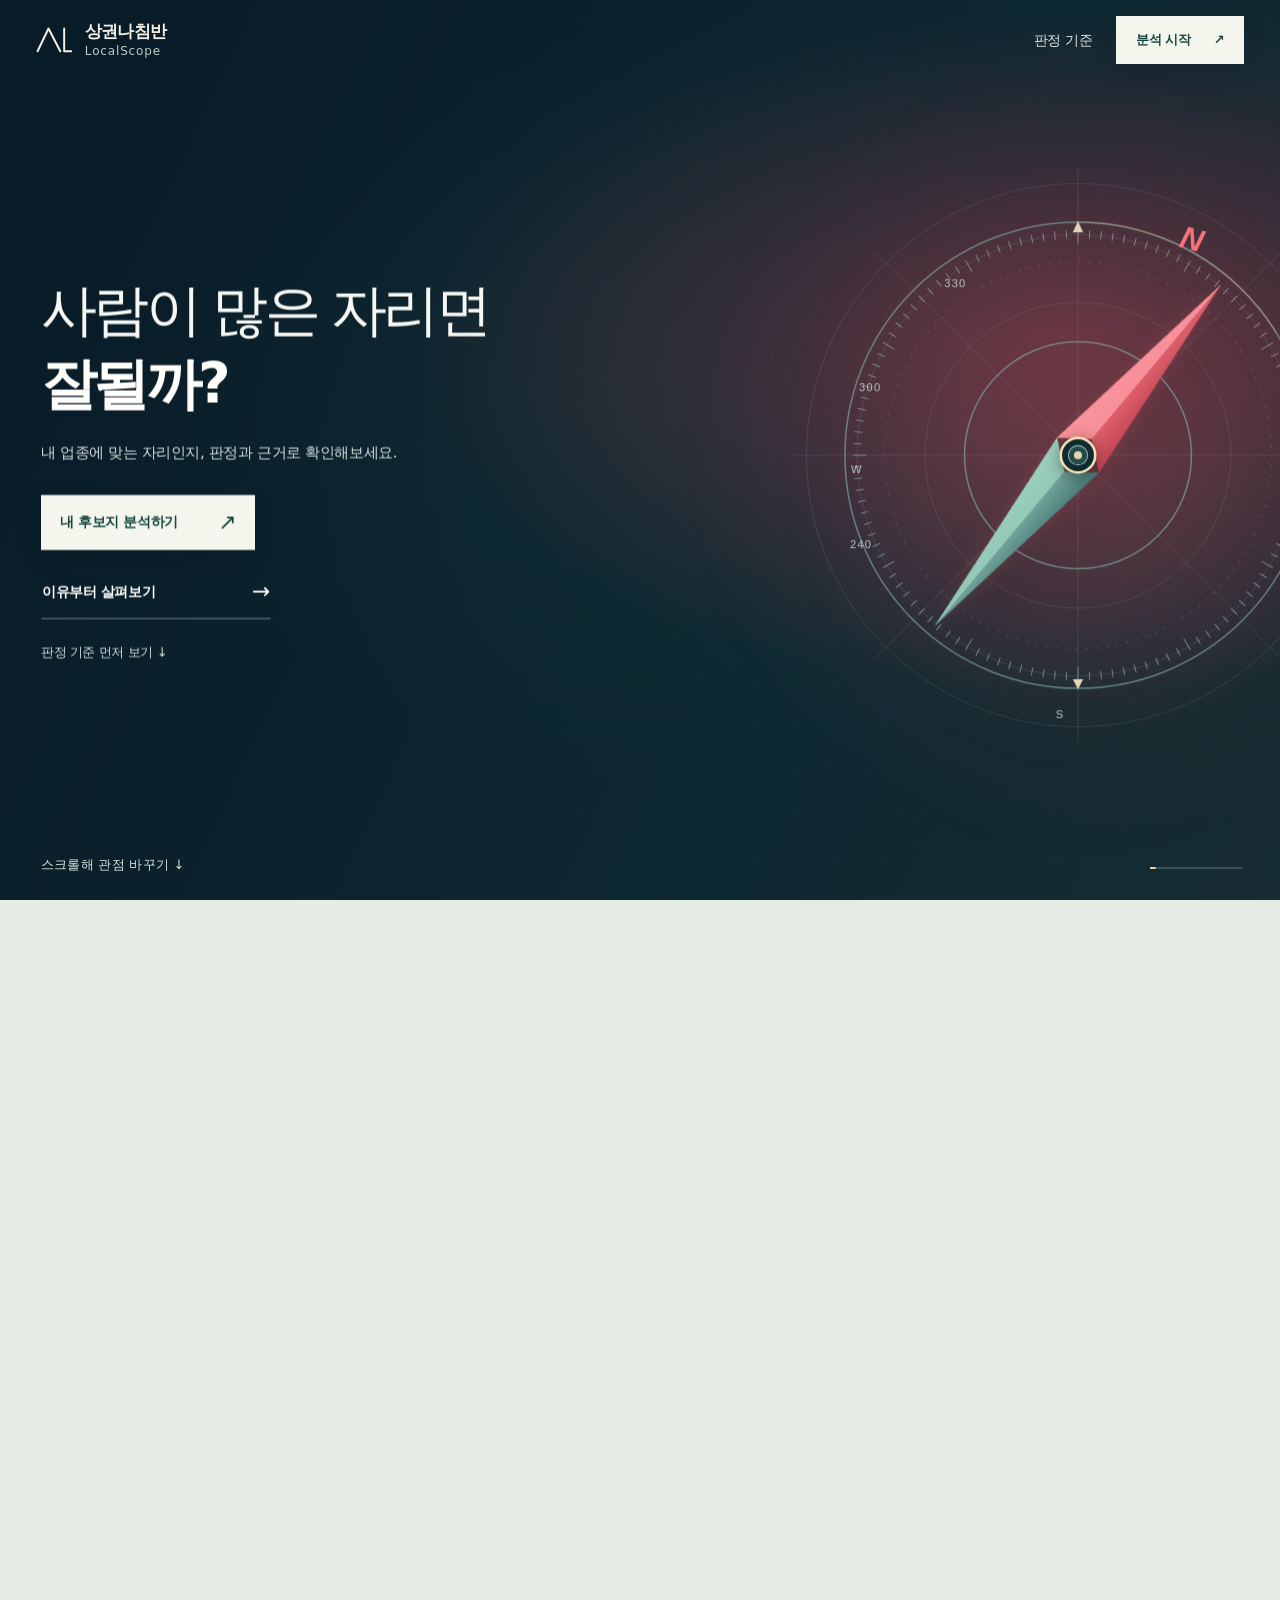
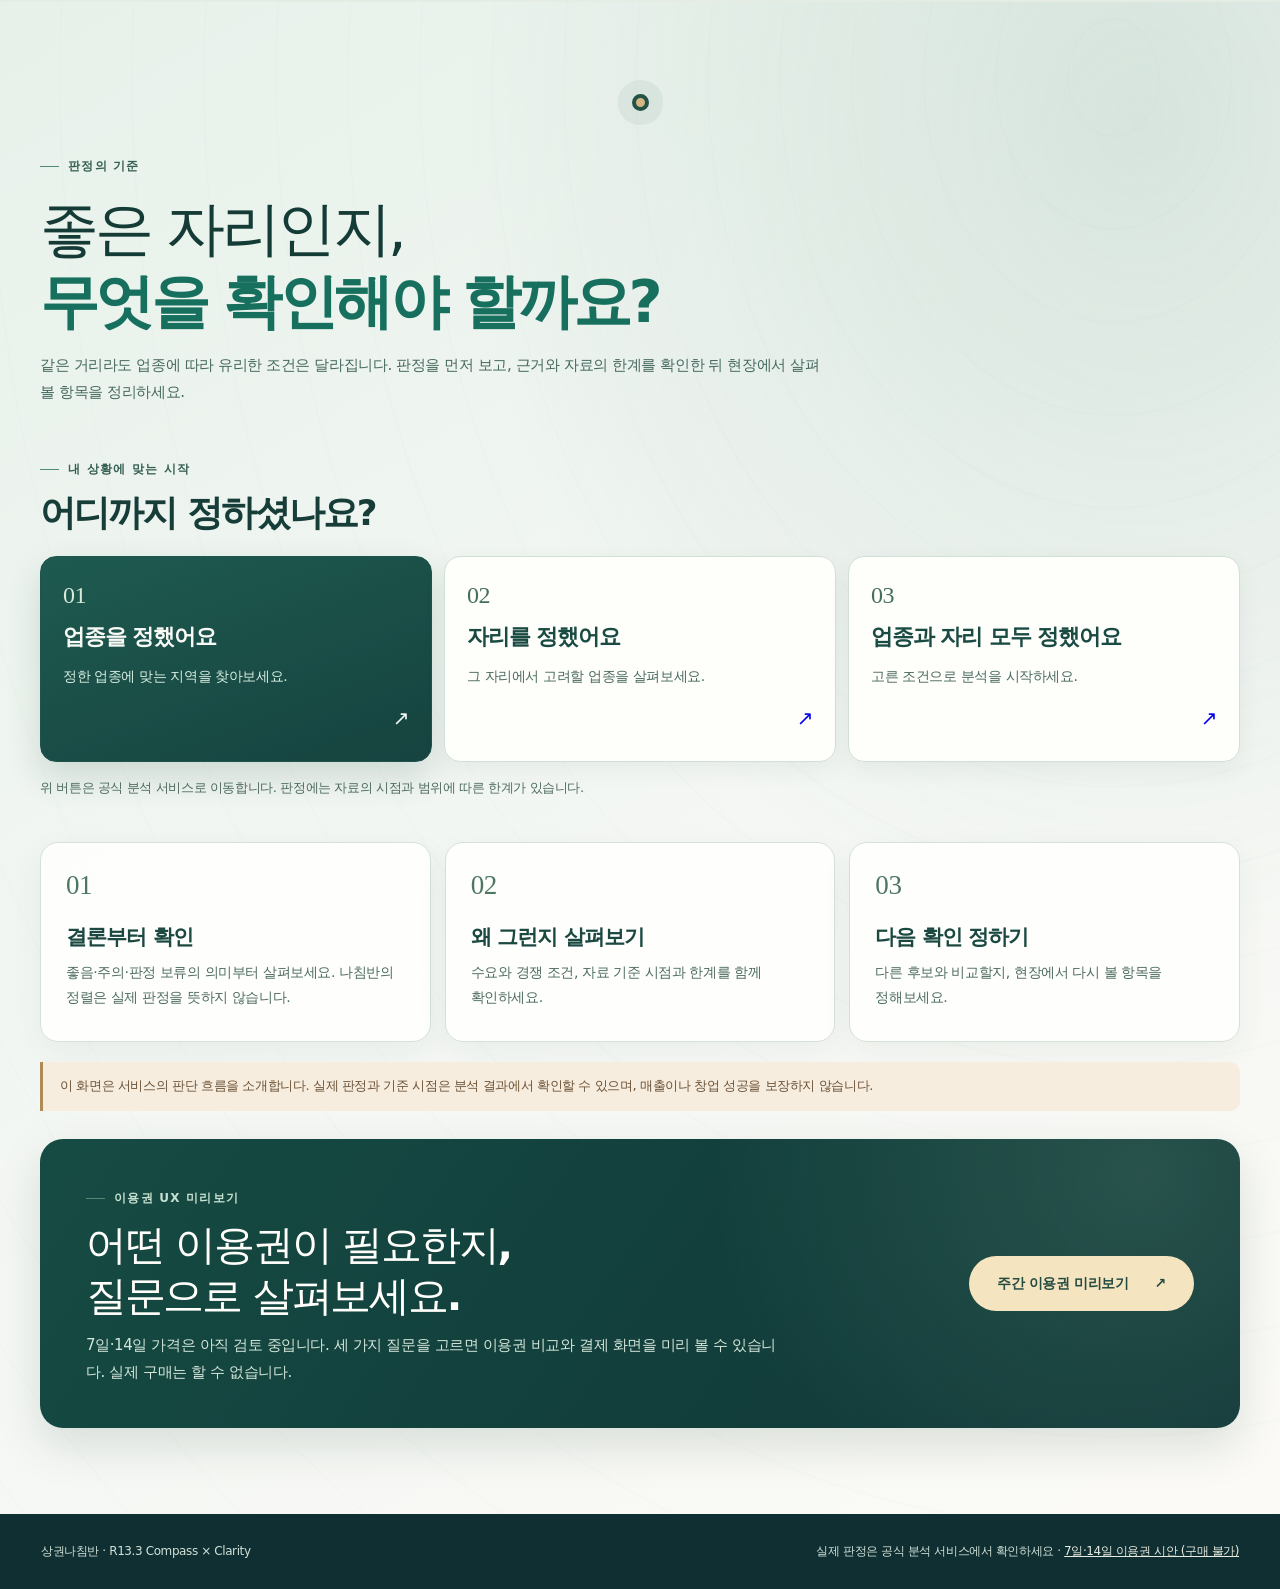
==== commit 8082c6c9: "Naturalize landing copy and improve syllable rhythm while preserving service paths" ====
--- a/index.html
+++ b/index.html
@@ -3,8 +3,8 @@
 <head>
 <meta charset="utf-8"><meta name="viewport" content="width=device-width,initial-scale=1,viewport-fit=cover">
 <meta name="theme-color" content="#091b23">
-<meta name="description" content="사람이 많은 자리가 내 업종에도 좋은 자리일까? 상권나침반으로 판정의 의미, 근거, 다음 확인 방법을 알아보세요.">
-<title>상권나침반 — 내 업종에 맞는 자리인지, 결론부터.</title>
+<meta name="description" content="이 자리, 내 업종에도 맞을까? 업종과 후보지의 조건을 판정과 근거로 확인해보세요.">
+<title>상권나침반 — 내 업종에 맞는 자리인지 먼저 확인하세요.</title>
 <style>
 :root{--navy:#091923;--wine:#48212c;--cream:#f6f3e8;--sage:#dfe9e1;--ink:#183c37;--muted:#668178;--accent:#e8616d;--teal:#71a99f;--font:Pretendard,"Apple SD Gothic Neo","Noto Sans KR","Malgun Gothic",sans-serif}
 *{box-sizing:border-box}
@@ -85,23 +85,24 @@
 @media(prefers-reduced-motion:reduce){html{scroll-behavior:auto}.needle-mover{animation:none;transform:rotate(40deg)}}
 </style>
 <link rel="stylesheet" href="./r13-live.css">
+<link rel="stylesheet" href="./r14-saas-type.css">
 <script src="./r13-live.js" defer></script>
 </head>
-<body class="launch">
+<body class="launch page-home">
 <a class="skip" href="#pathways">분석 시작 방법으로 건너뛰기</a>
 <section class="hero" id="intro" aria-label="상권나침반 — 질문에서 방향으로">
 <div class="hero-stage" id="cinema-stage" data-phase="question">
 <header class="topbar">
 <a class="brand" href="#intro" aria-label="상권나침반 처음으로"><svg viewBox="0 0 46 42" fill="none" aria-hidden="true"><path d="M2 36L16 7L31 36M36 7V36H45" stroke="currentColor" stroke-width="2.5" stroke-linecap="round" stroke-linejoin="round"/></svg><span>상권나침반<small>LocalScope</small></span></a>
-<nav class="nav" aria-label="주요 이동"><a href="#proof">판단의 근거</a><a class="nav-action" href="https://localscope.co.kr/analyze" target="_blank" rel="noopener noreferrer" title="별도 공식 서비스로 이동">바로 분석 <span aria-hidden="true">↗</span></a></nav>
+<nav class="nav" aria-label="주요 이동"><a href="#proof">판정 기준</a><a class="nav-action" href="https://localscope.co.kr/analyze" target="_blank" rel="noopener noreferrer" title="별도 공식 서비스로 이동">분석 시작 <span aria-hidden="true">↗</span></a></nav>
 </header>
 <div class="content">
 <h1 class="title">사람이 많은 자리면<br><strong>잘될까?</strong></h1>
-<p class="subtitle">내 업종에 맞는 자리를 찾는 상권 분석.</p>
+<p class="subtitle">내 업종에 맞는 자리인지, 판정과 근거로 확인해보세요.</p>
 <div class="actions">
 <a class="btn btn-primary" href="https://localscope.co.kr/analyze" target="_blank" rel="noopener noreferrer">내 후보지 분석하기 <span class="arr" aria-hidden="true">↗</span></a>
-<a class="btn btn-secondary" href="#motion-start">나침반 이야기 따라가기 <span class="arr" aria-hidden="true">→</span></a>
-<a class="btn-tertiary" href="#proof">바로 판단 기준 확인하기 ↓</a>
+<a class="btn btn-secondary" href="#motion-start">이유부터 살펴보기 <span class="arr" aria-hidden="true">→</span></a>
+<a class="btn-tertiary" href="#proof">판정 기준 먼저 보기 ↓</a>
 
 </div>
 </div>
@@ -130,53 +131,53 @@
 <g class="pivot"><circle cx="300" cy="300" r="17" fill="#102b30" stroke="#f4e1b3" stroke-width="2.5"/><circle cx="300" cy="300" r="9.5" fill="#234b4b" stroke="#91b4ac"/><circle cx="300" cy="300" r="4" fill="#eed49f"/></g>
 </svg>
 </div>
-<a class="scroll-note" href="#motion-start">스크롤하여 관점 바꾸기 ↓</a>
+<a class="scroll-note" href="#motion-start">스크롤해 관점 바꾸기 ↓</a>
 <div class="motion-meter" aria-hidden="true"><span></span></div>
 <div class="scene-overlay" id="scene-overlay" aria-hidden="true" inert>
-  <div class="eyebrow">BANG → CLARITY</div>
+  <div class="eyebrow">질문에서 근거로</div>
   <h2>사람이 많아도<br><strong>내 손님은 다릅니다.</strong></h2>
-  <p>나침반이 멈춘 다음에야 시작되는 질문. 내 업종과 후보지의 조건을 확인해야 합니다.</p>
-  <a class="btn" href="#pathways">나의 시작점 선택하기 <span class="arr" aria-hidden="true">↓</span></a>
+  <p>사람이 많다는 사실만으로 충분할까요? 업종에 필요한 수요와 경쟁 조건을 따로 살펴봐야 합니다.</p>
+  <a class="btn" href="#pathways">내 상황에 맞게 시작하기 <span class="arr" aria-hidden="true">↓</span></a>
 </div>
 </div>
 <div class="motion-anchor" id="motion-start" aria-hidden="true"></div>
 </section>
 <section class="main-content" id="story" aria-labelledby="story-heading">
 <div class="dot-transition" aria-hidden="true"></div>
-<span class="kicker">FROM UNCERTAINTY TO A QUESTION</span>
-<h2 class="section-title" id="story-heading">사람이 많아도<br><em>내 손님은 다릅니다.</em></h2>
-<p class="lead">좋아 보이는 자리가 모두 같은 가치를 갖는 건 아닙니다. 내가 하려는 업종과 후보지의 조건이 맞는지 확인할 때, 막연했던 고민은 구체적인 질문으로 바뀝니다.</p>
+<span class="kicker">판정의 기준</span>
+<h2 class="section-title" id="story-heading">좋은 자리인지,<br><em>무엇을 확인해야 할까요?</em></h2>
+<p class="lead">같은 거리라도 업종에 따라 유리한 조건은 달라집니다. 판정을 먼저 보고, 근거와 자료의 한계를 확인한 뒤 현장에서 살펴볼 항목을 정리하세요.</p>
 <div class="pathways" id="pathways" tabindex="-1">
-<span class="kicker">CHOOSE YOUR STARTING POINT</span>
-<h3>지금 무엇이 정해졌나요?</h3>
+<span class="kicker">내 상황에 맞는 시작</span>
+<h3>어디까지 정하셨나요?</h3>
 <div class="path-grid">
   <a class="path" href="https://localscope.co.kr/explore" target="_blank" rel="noopener noreferrer" aria-label="업종을 정했어요 — 공식 서비스에서 지역 탐색">
     <span class="path-num">01</span><strong>업종을 정했어요</strong>
-    <p>내 업종에 맞는 지역을 찾아봅니다.</p><span class="path-arrow" aria-hidden="true">↗</span>
+    <p>정한 업종에 맞는 지역을 찾아보세요.</p><span class="path-arrow" aria-hidden="true">↗</span>
   </a>
   <a class="path" href="https://localscope.co.kr/place" target="_blank" rel="noopener noreferrer" aria-label="자리를 정했어요 — 공식 서비스에서 업종 탐색">
     <span class="path-num">02</span><strong>자리를 정했어요</strong>
-    <p>선택한 지역과 어울리는 업종을 살펴봅니다.</p><span class="path-arrow" aria-hidden="true">↗</span>
+    <p>그 자리에서 고려할 업종을 살펴보세요.</p><span class="path-arrow" aria-hidden="true">↗</span>
   </a>
   <a class="path" href="https://localscope.co.kr/analyze" target="_blank" rel="noopener noreferrer" aria-label="업종과 자리 모두 정했어요 — 공식 서비스에서 분석">
-    <span class="path-num">03</span><strong>둘 다 정했어요</strong>
-    <p>해당 조건을 바탕으로 분석을 시작합니다.</p><span class="path-arrow" aria-hidden="true">↗</span>
+    <span class="path-num">03</span><strong>업종과 자리 모두 정했어요</strong>
+    <p>고른 조건으로 분석을 시작하세요.</p><span class="path-arrow" aria-hidden="true">↗</span>
   </a>
 </div>
-<p class="path-limit">선택하면 상권나침반 공식 분석 서비스가 새 탭에서 열립니다. 실제 판정은 데이터와 지역의 한계를 함께 확인해야 합니다.</p>
+<p class="path-limit">위 버튼은 공식 분석 서비스로 이동합니다. 판정에는 자료의 시점과 범위에 따른 한계가 있습니다.</p>
 </div>
 <div class="cards" id="proof">
-<article class="card"><span class="index">01</span><h3>먼저 판정의 의미</h3><p>좋음·주의·판정 보류의 차이를 이해합니다. 정렬된 나침반 자체가 실제 판정 결과를 뜻하지는 않습니다.</p></article>
-<article class="card"><span class="index">02</span><h3>근거를 확인</h3><p>업종·위치에 따라 수요, 경쟁, 데이터 기준일과 한계를 확인해야 합니다.</p></article>
-<article class="card"><span class="index">03</span><h3>다음 행동을 선택</h3><p>후보지를 더 비교할지, 현장에서 무엇을 확인할지 스스로 결정합니다.</p></article>
-</div>
-<p class="demo-label">설명은 실제 후보지에 대한 판정이나 매출 보장이 아닙니다. 실제 판정·근거·자료 기준 시점은 공식 분석 화면에서 확인할 수 있습니다.</p>
+<article class="card"><span class="index">01</span><h3>결론부터 확인</h3><p>좋음·주의·판정 보류의 의미부터 살펴보세요. 나침반의 정렬은 실제 판정을 뜻하지 않습니다.</p></article>
+<article class="card"><span class="index">02</span><h3>왜 그런지 살펴보기</h3><p>수요와 경쟁 조건, 자료 기준 시점과 한계를 함께 확인하세요.</p></article>
+<article class="card"><span class="index">03</span><h3>다음 확인 정하기</h3><p>다른 후보와 비교할지, 현장에서 다시 볼 항목을 정해보세요.</p></article>
+</div>
+<p class="demo-label">이 화면은 서비스의 판단 흐름을 소개합니다. 실제 판정과 기준 시점은 분석 결과에서 확인할 수 있으며, 매출이나 창업 성공을 보장하지 않습니다.</p>
 <div class="route" id="decision">
-<div><span class="kicker">WEEKLY DECISION ROOM</span><h3>이용권을 고르는 과정도<br>명확해야 합니다.</h3><p>7일·14일 이용권은 검토 중인 가격 가설입니다. 구매 기능 없이 Q1~Q3 선택과 결제 전후 UI를 시연할 수 있습니다.</p></div>
-<a class="btn" href="./r13-weekly/index.html">주간 이용권 시연 보기 <span aria-hidden="true">↗</span></a>
+<div><span class="kicker">이용권 UX 미리보기</span><h3>어떤 이용권이 필요한지,<br>질문으로 살펴보세요.</h3><p>7일·14일 가격은 아직 검토 중입니다. 세 가지 질문을 고르면 이용권 비교와 결제 화면을 미리 볼 수 있습니다. 실제 구매는 할 수 없습니다.</p></div>
+<a class="btn" href="./r13-weekly/index.html">주간 이용권 미리보기 <span aria-hidden="true">↗</span></a>
 </div>
 </section>
-<footer class="footer"><span>상권나침반 · R13.3 Compass × Clarity</span><span>서비스 판정·결제 시스템 변경 없음 · <a href="./r13-weekly/index.html">주간 이용권 UX 연구실 (구매 불가)</a></span></footer>
+<footer class="footer"><span>상권나침반 · R13.3 Compass × Clarity</span><span>실제 판정은 공식 분석 서비스에서 확인하세요 · <a href="./r13-weekly/index.html">7일·14일 이용권 시안 (구매 불가)</a></span></footer>
 <script>
 (function(){
 "use strict";
--- a/r14-saas-type.css
+++ b/r14-saas-type.css
@@ -0,0 +1,270 @@
+/* LocalScope R14 — Natural Korean × SaaS reading system.
+   Frontend presentation only. Baseline motion, route contracts, backend and payments untouched. */
+:root {
+  --ls14-ink:#153d3a;
+  --ls14-muted:#48665d;
+  --ls14-deep:#0c2730;
+  --ls14-forest:#194b45;
+  --ls14-teal:#1c7868;
+  --ls14-surface:#f4f7f4;
+  --ls14-surface-soft:#e7f0e9;
+  --ls14-surface-high:#fffefa;
+  --ls14-line:#ccdcd1;
+  --ls14-highlight:#e7cb96;
+}
+body.page-home,
+body.page-weekly {
+  -webkit-font-smoothing:antialiased;
+  text-rendering:optimizeLegibility;
+  color:var(--ls14-ink);
+  font-family:Pretendard,"Apple SD Gothic Neo","Noto Sans KR","Malgun Gothic",system-ui,sans-serif;
+}
+body.page-home h1,
+body.page-home h2,
+body.page-home h3,
+body.page-weekly h1,
+body.page-weekly h2,
+body.page-weekly h3 {
+  word-break:keep-all;
+  overflow-wrap:break-word;
+  text-wrap:balance;
+}
+body.page-home a,
+body.page-weekly a,
+body.page-home button,
+body.page-weekly button {
+  -webkit-tap-highlight-color:transparent;
+}
+body.page-home :focus-visible,
+body.page-weekly :focus-visible {
+  outline:3px solid #cf985b;
+  outline-offset:4px;
+}
+
+/* Hero: retain the right-cropped red north, reduce the brown/magenta haze.
+   Green appears as a transition to clarity, not as a second competing accent. */
+body.page-home .hero-stage {
+  background:
+    radial-gradient(ellipse at 84% 39%,rgba(116,51,65,.72),transparent 44%),
+    radial-gradient(ellipse at 60% 45%,rgba(25,58,62,.42),transparent 56%),
+    linear-gradient(115deg,#081c28 9%,#0e2831 65%,#162c32 100%);
+}
+body.page-home .hero-stage::before {
+  background:
+    radial-gradient(ellipse at 83% 42%,rgba(64,133,112,.22),transparent 52%),
+    linear-gradient(135deg,#103039,#174d46 54%,#0b373a 100%);
+}
+body.page-home .title {
+  font-weight:400;
+  letter-spacing:-.065em;
+  line-height:1.17;
+  max-width:730px;
+  color:#f6f7f2;
+  text-wrap:balance;
+}
+body.page-home .title strong {font-weight:790;color:#fffefa}
+body.page-home .subtitle {
+  max-width:510px;
+  color:#d0dfd9;
+  font-size:clamp(15px,1.05vw,18px);
+  line-height:1.72;
+  word-break:keep-all;
+}
+body.page-home .nav a:not(.nav-action) {color:#d9e6df;font-size:14px}
+body.page-home .brand small {font-size:12px;color:#b7d0c5}
+body.page-home .btn-tertiary {font-size:13px;color:#d0dfdb;line-height:1.6;min-height:35px;display:inline-flex;align-items:center}
+body.page-home .btn-tertiary:hover {color:white}
+body.page-home .btn-secondary{border-bottom-color:rgba(215,236,222,.5);font-weight:670}
+body.page-home .btn-primary,
+body.page-home .nav-action {
+  background:#f4f6ee;
+  color:#17473f;
+  box-shadow:0 8px 26px rgba(3,12,18,.11);
+}
+body.page-home .btn-primary:hover,
+body.page-home .nav-action:hover {background:white}
+body.page-home .scroll-note{color:#d1e1d9;font-size:13px}
+body.page-home .scene-overlay .eyebrow {
+  color:#f0cd95;
+  font-size:12px;
+  letter-spacing:.095em;
+}
+body.page-home .scene-overlay h2 {
+  color:#f2f7ef;
+  font-weight:410;
+  line-height:1.16;
+}
+body.page-home .scene-overlay h2 strong {color:#e4f1e8;font-weight:780}
+body.page-home .scene-overlay p {color:#d5e4dc;line-height:1.75;font-size:clamp(14px,1.05vw,17px)}
+body.page-home .scene-overlay .btn {background:#f4e7cc;color:#1c493d}
+
+/* Data-first SaaS surfaces: warmer-white cards, visibly nested panels,
+   controlled elevation and dark headers for readability. */
+body.page-home .main-content {
+  background:
+    radial-gradient(ellipse at 89% 8%,rgba(77,137,114,.15),transparent 42%),
+    linear-gradient(150deg,#e7f1ea 0%,#f4f7f4 55%,#fbfaf6 100%);
+}
+body.page-home .main-content:before {opacity:.13}
+body.page-home .kicker {color:#355f53;letter-spacing:.105em;font-size:12px}
+body.page-home .kicker::before {background:#518a74}
+body.page-home .section-title {
+  font-weight:530;
+  line-height:1.23;
+  letter-spacing:-.06em;
+  color:#153b37;
+}
+body.page-home .section-title em {color:#176f5e;font-weight:760}
+body.page-home .lead {color:#45695f;line-height:1.81;font-size:clamp(15px,1.1vw,18px)}
+body.page-home .pathways h3 {color:#173d38}
+body.page-home .path {
+  background:rgba(255,255,252,.94);
+  border-color:#d1dfd5;
+  box-shadow:0 8px 23px rgba(23,64,50,.06);
+}
+body.page-home .path:first-child {
+  background:linear-gradient(160deg,#1e5a50,#16433f);
+  border-color:#1d554c;
+  color:#f8fbf5;
+  box-shadow:0 15px 34px rgba(24,72,56,.16);
+}
+body.page-home .path:not(:first-child) strong {color:#1a4b42}
+body.page-home .path p {color:#4b6a5f;font-size:14px;line-height:1.75}
+body.page-home .path:first-child p {color:#d8eee1}
+body.page-home .path .path-num {color:#456f5d}
+body.page-home .path:first-child .path-num {color:#d9e9d9}
+body.page-home .path-limit {color:#4e6c60;font-size:13px;line-height:1.75}
+body.page-home .card {
+  background:rgba(255,255,253,.9);
+  border:1px solid #d4e1d6;
+  box-shadow:0 11px 32px rgba(28,74,54,.055);
+}
+body.page-home .card .index {color:#4d7763}
+body.page-home .card h3 {color:#1b4840}
+body.page-home .card p {color:#4d6c60;font-size:14px;line-height:1.78}
+body.page-home .demo-label {
+  color:#6c5236;
+  background:#f6eddf;
+  border-left-color:#b18b55;
+  font-size:13px;
+  line-height:1.75;
+}
+body.page-home .route {
+  background:
+    radial-gradient(circle at 92% 13%,rgba(141,188,157,.19),transparent 38%),
+    linear-gradient(125deg,#164b43,#0f3536);
+  box-shadow:0 18px 46px rgba(14,52,41,.13);
+}
+body.page-home .route h3{color:#fffefa}
+body.page-home .route p{color:#d4e6da;font-size:15px;line-height:1.8}
+body.page-home .route .kicker {color:#c7e1d0}
+body.page-home .footer {background:#102f32;color:#d1e1d8;line-height:1.7}
+
+/* Weekly proposal room — make the pricing interface visually related to the
+   landing, but distinctly a non-transactional prototype. */
+body.page-weekly {
+  --ink:#173d39;
+  --ink2:#355a50;
+  --deep:#102f33;
+  --deep2:#1a4e47;
+  --moss:#467a65;
+  --paper:#f4f7f4;
+  --line:#d1ded3;
+  --muted:#4c6a5f;
+  background:var(--paper);
+}
+body.page-weekly .hero {
+  background:
+    radial-gradient(circle at 82% 20%,rgba(116,166,140,.2),transparent 37%),
+    linear-gradient(130deg,#103039,#174942 62%,#123238);
+  border-color:#37695e;
+  box-shadow:0 16px 48px rgba(25,71,57,.13);
+}
+body.page-weekly .hero h1 {color:#f8faf3;font-weight:510;line-height:1.19}
+body.page-weekly .hero h1 em{color:#f2d7a4}
+body.page-weekly .hero p{color:#d5e6da;font-size:15px;line-height:1.75}
+body.page-weekly .top-note{color:#50685f;font-size:12px}
+body.page-weekly .steps .step{
+  min-height:78px;
+  border-color:#c9dacc;
+  background:#fcfef9;
+}
+body.page-weekly .steps .step[aria-current=step]{
+  background:#e4f0e7;
+  border-color:#39806a;
+}
+body.page-weekly .steps .step strong {font-size:14px;color:#224d42}
+body.page-weekly .steps .step small {font-size:12px;color:#506f62}
+body.page-weekly .headline h2 {color:#173e38;font-weight:600;line-height:1.22;letter-spacing:-.057em}
+body.page-weekly .headline p{color:#4c6e60;font-size:15px;line-height:1.8}
+body.page-weekly .eyebrow {color:#356d5b;letter-spacing:.09em;font-size:12px}
+body.page-weekly .questions,
+body.page-weekly .receipt,
+body.page-weekly .price,
+body.page-weekly .plan-splash {
+  border-color:#d2e0d5;
+  box-shadow:0 10px 28px rgba(19,73,53,.045);
+}
+body.page-weekly .choice {
+  color:#315a4d;
+  background:#fffefa;
+  border-color:#cfddd2;
+  font-size:15px;
+  line-height:1.62;
+  word-break:keep-all;
+}
+body.page-weekly .choice[aria-pressed=true]{
+  background:#e3f0e8;
+  border-color:#378069;
+  color:#184d3e;
+}
+body.page-weekly .q-title h3{color:#214b40;letter-spacing:-.025em}
+body.page-weekly .q-title p{font-size:13px;color:#526f60}
+body.page-weekly .canvas {
+  background:
+    radial-gradient(circle at 92% 8%,rgba(96,158,130,.2),transparent 43%),
+    linear-gradient(145deg,#164c43,#102f34);
+}
+body.page-weekly .canvas h3{color:#f5f9f2}
+body.page-weekly .canvas p {color:#d2e3d9;font-size:14px}
+body.page-weekly .canvas-line {color:#e2ede5;font-size:14px}
+body.page-weekly .canvas .statusline {color:#d1e2d5;font-size:13px}
+body.page-weekly .price.current{
+  border-color:#2f8066;
+  background:#fcfef9;
+  box-shadow:0 13px 32px rgba(25,87,60,.12);
+}
+body.page-weekly .price h3{color:#234f43}
+body.page-weekly .price p,
+body.page-weekly .price li{color:#4c6b5e;font-size:14px}
+body.page-weekly .price .subtitle,
+body.page-weekly .plan-tag{color:#3c6d5b}
+body.page-weekly .plan-splash{background:#e8f1e8}
+body.page-weekly .terms{color:#4e6c60;font-size:13px}
+body.page-weekly .receipt p{color:#506e61;font-size:14px}
+body.page-weekly .receipt-row span{color:#45695a}
+body.page-weekly .receipt-row strong{color:#234f42}
+body.page-weekly .closing{
+  background:
+    radial-gradient(circle at 87% 9%,rgba(108,169,131,.22),transparent 43%),
+    linear-gradient(135deg,#16463e,#103038);
+}
+body.page-weekly .closing p{color:#d4e7db;font-size:14px}
+body.page-weekly .hint,
+body.page-weekly .research-note{color:#4b6a5d;font-size:13px}
+body.page-weekly .end{color:#4f6a5e}
+@media(max-width:700px) {
+  body.page-home .title {font-size:clamp(41px,9.7vw,56px);line-height:1.19}
+  body.page-home .subtitle {font-size:15px;max-width:340px}
+  body.page-home .scene-overlay h2 {font-size:clamp(35px,8.8vw,49px)}
+  body.page-home .scene-overlay p {font-size:14px}
+  body.page-home .path{min-height:0}
+  body.page-home .card p{font-size:14px}
+  body.page-weekly .headline p{font-size:14px}
+  body.page-weekly .q-title p{font-size:13px}
+  body.page-weekly .price p,body.page-weekly .price li{font-size:14px}
+}
+@media(prefers-reduced-motion:reduce){
+  body.page-home .path,
+  body.page-weekly .steps .step{transition:none}
+}
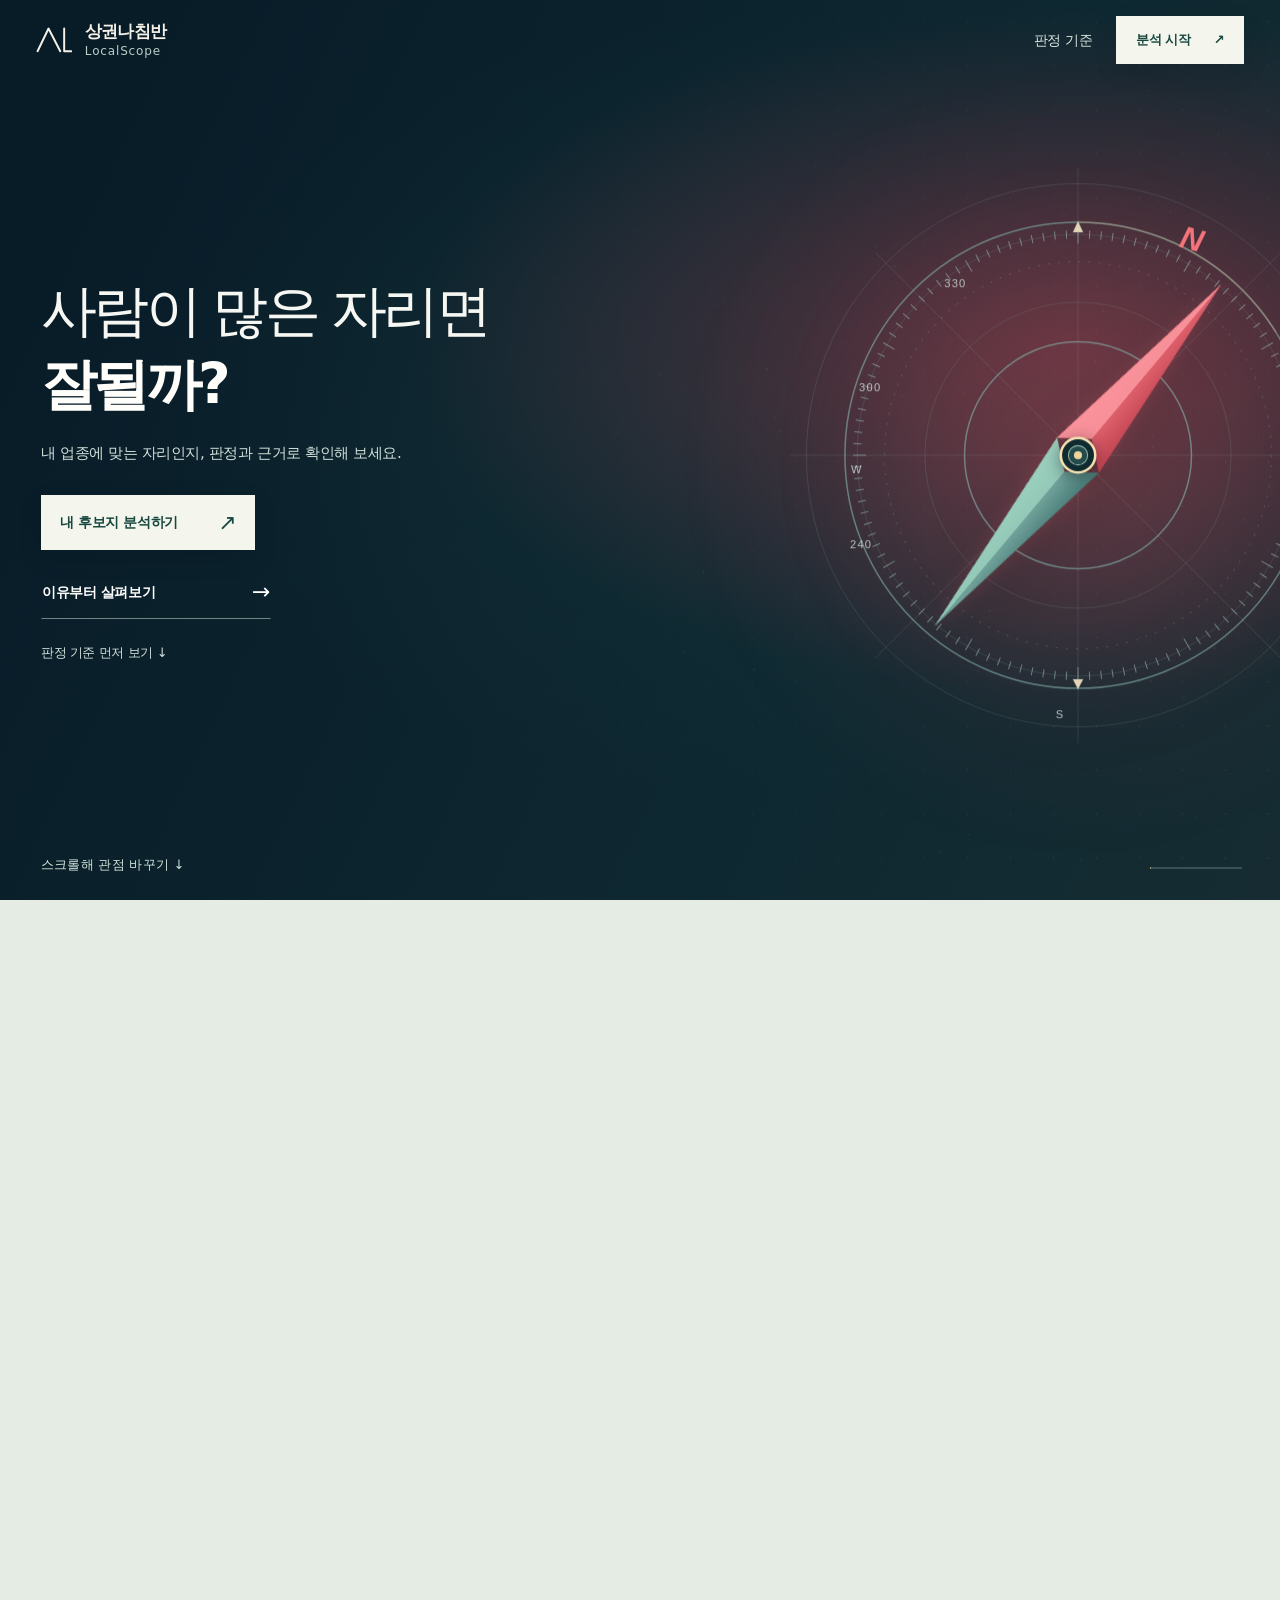
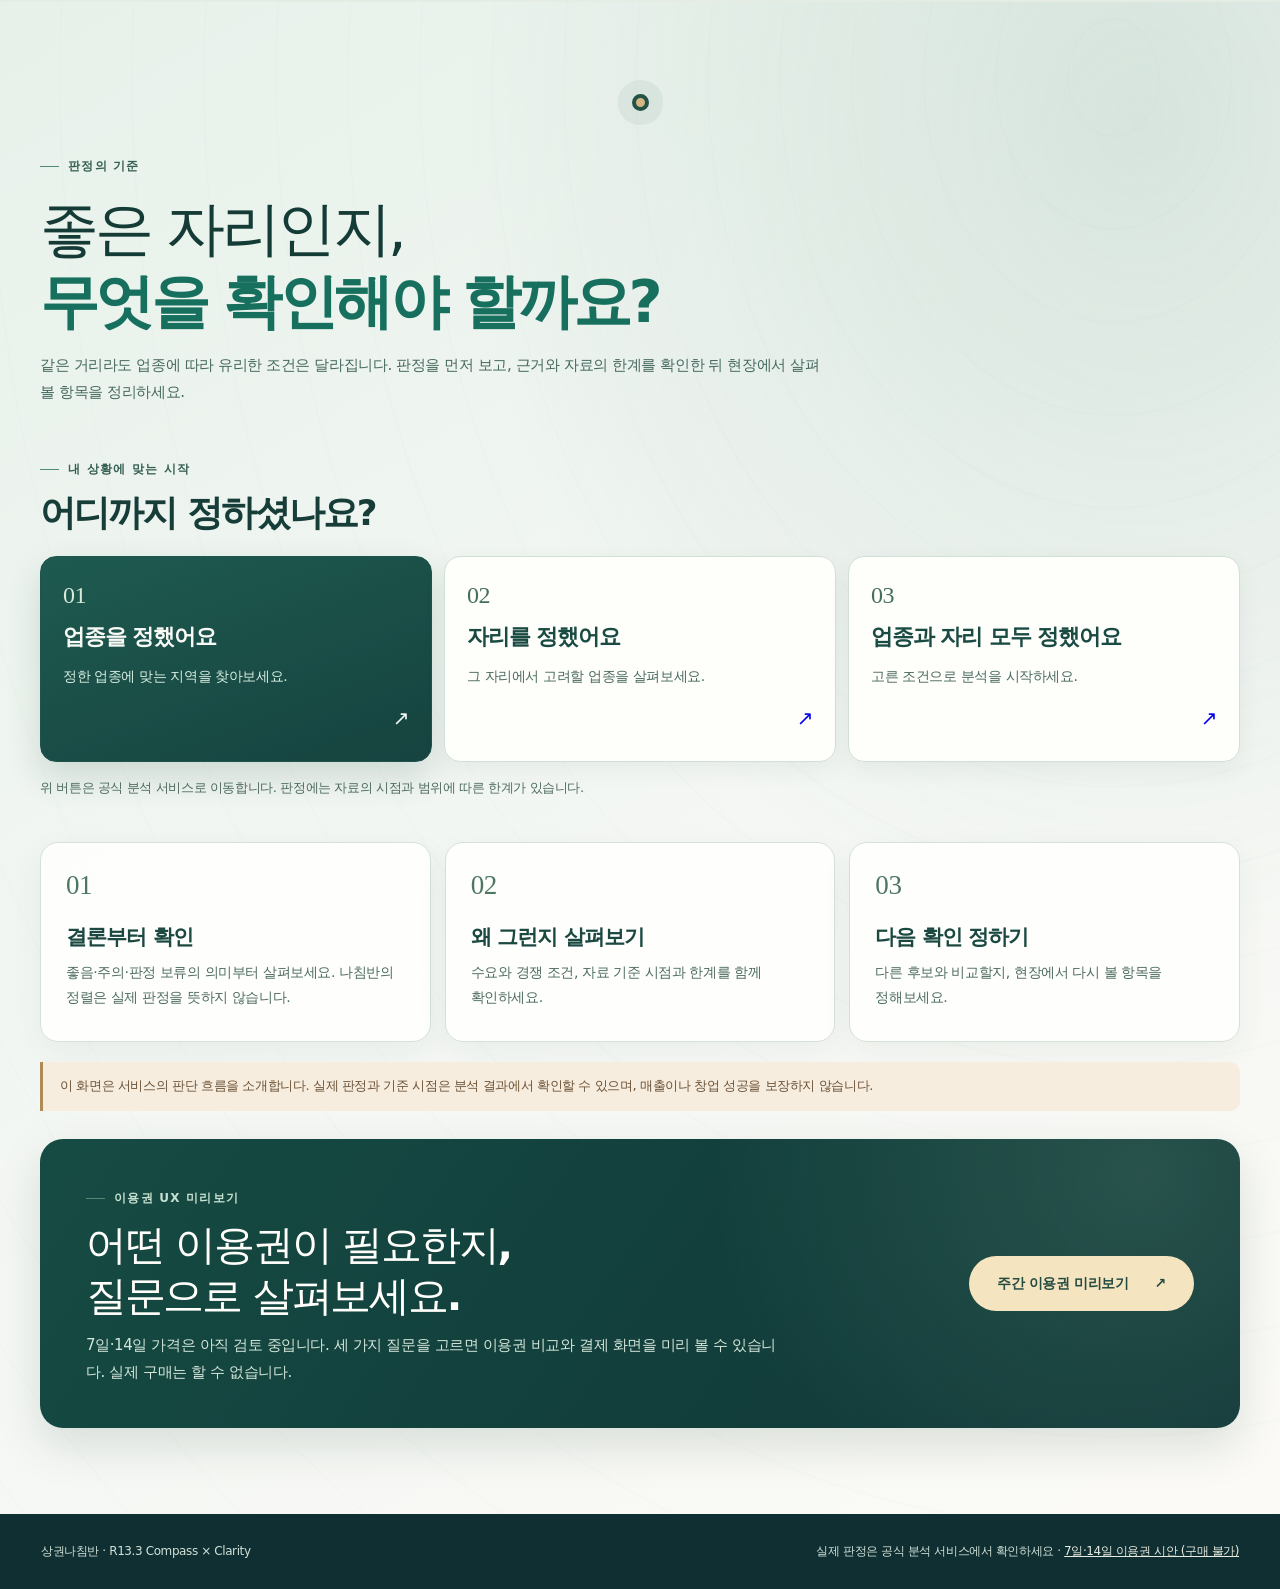
==== commit 12f077e1: "Polish Korean auxiliary-verb spacing and final syllabic rhythm" ====
--- a/index.html
+++ b/index.html
@@ -3,7 +3,7 @@
 <head>
 <meta charset="utf-8"><meta name="viewport" content="width=device-width,initial-scale=1,viewport-fit=cover">
 <meta name="theme-color" content="#091b23">
-<meta name="description" content="이 자리, 내 업종에도 맞을까? 업종과 후보지의 조건을 판정과 근거로 확인해보세요.">
+<meta name="description" content="이 자리, 내 업종에도 맞을까? 업종과 후보지의 조건을 판정과 근거로 확인해 보세요.">
 <title>상권나침반 — 내 업종에 맞는 자리인지 먼저 확인하세요.</title>
 <style>
 :root{--navy:#091923;--wine:#48212c;--cream:#f6f3e8;--sage:#dfe9e1;--ink:#183c37;--muted:#668178;--accent:#e8616d;--teal:#71a99f;--font:Pretendard,"Apple SD Gothic Neo","Noto Sans KR","Malgun Gothic",sans-serif}
@@ -98,7 +98,7 @@
 </header>
 <div class="content">
 <h1 class="title">사람이 많은 자리면<br><strong>잘될까?</strong></h1>
-<p class="subtitle">내 업종에 맞는 자리인지, 판정과 근거로 확인해보세요.</p>
+<p class="subtitle">내 업종에 맞는 자리인지, 판정과 근거로 확인해 보세요.</p>
 <div class="actions">
 <a class="btn btn-primary" href="https://localscope.co.kr/analyze" target="_blank" rel="noopener noreferrer">내 후보지 분석하기 <span class="arr" aria-hidden="true">↗</span></a>
 <a class="btn btn-secondary" href="#motion-start">이유부터 살펴보기 <span class="arr" aria-hidden="true">→</span></a>
--- a/r14-saas-type.css
+++ b/r14-saas-type.css
@@ -268,3 +268,11 @@
   body.page-home .path,
   body.page-weekly .steps .step{transition:none}
 }
+
+/* Small-height mobile: protect H1 and primary CTA from the compass artwork. */
+@media(max-width:700px) and (max-height:680px){
+  body.page-home .title{font-size:clamp(35px,10vw,39px);line-height:1.17}
+  body.page-home .subtitle{font-size:14px;line-height:1.64;max-width:305px}
+  body.page-home .scene-overlay h2{font-size:clamp(31px,8vw,37px)}
+  body.page-home .compass-viewport{opacity:.86}
+}
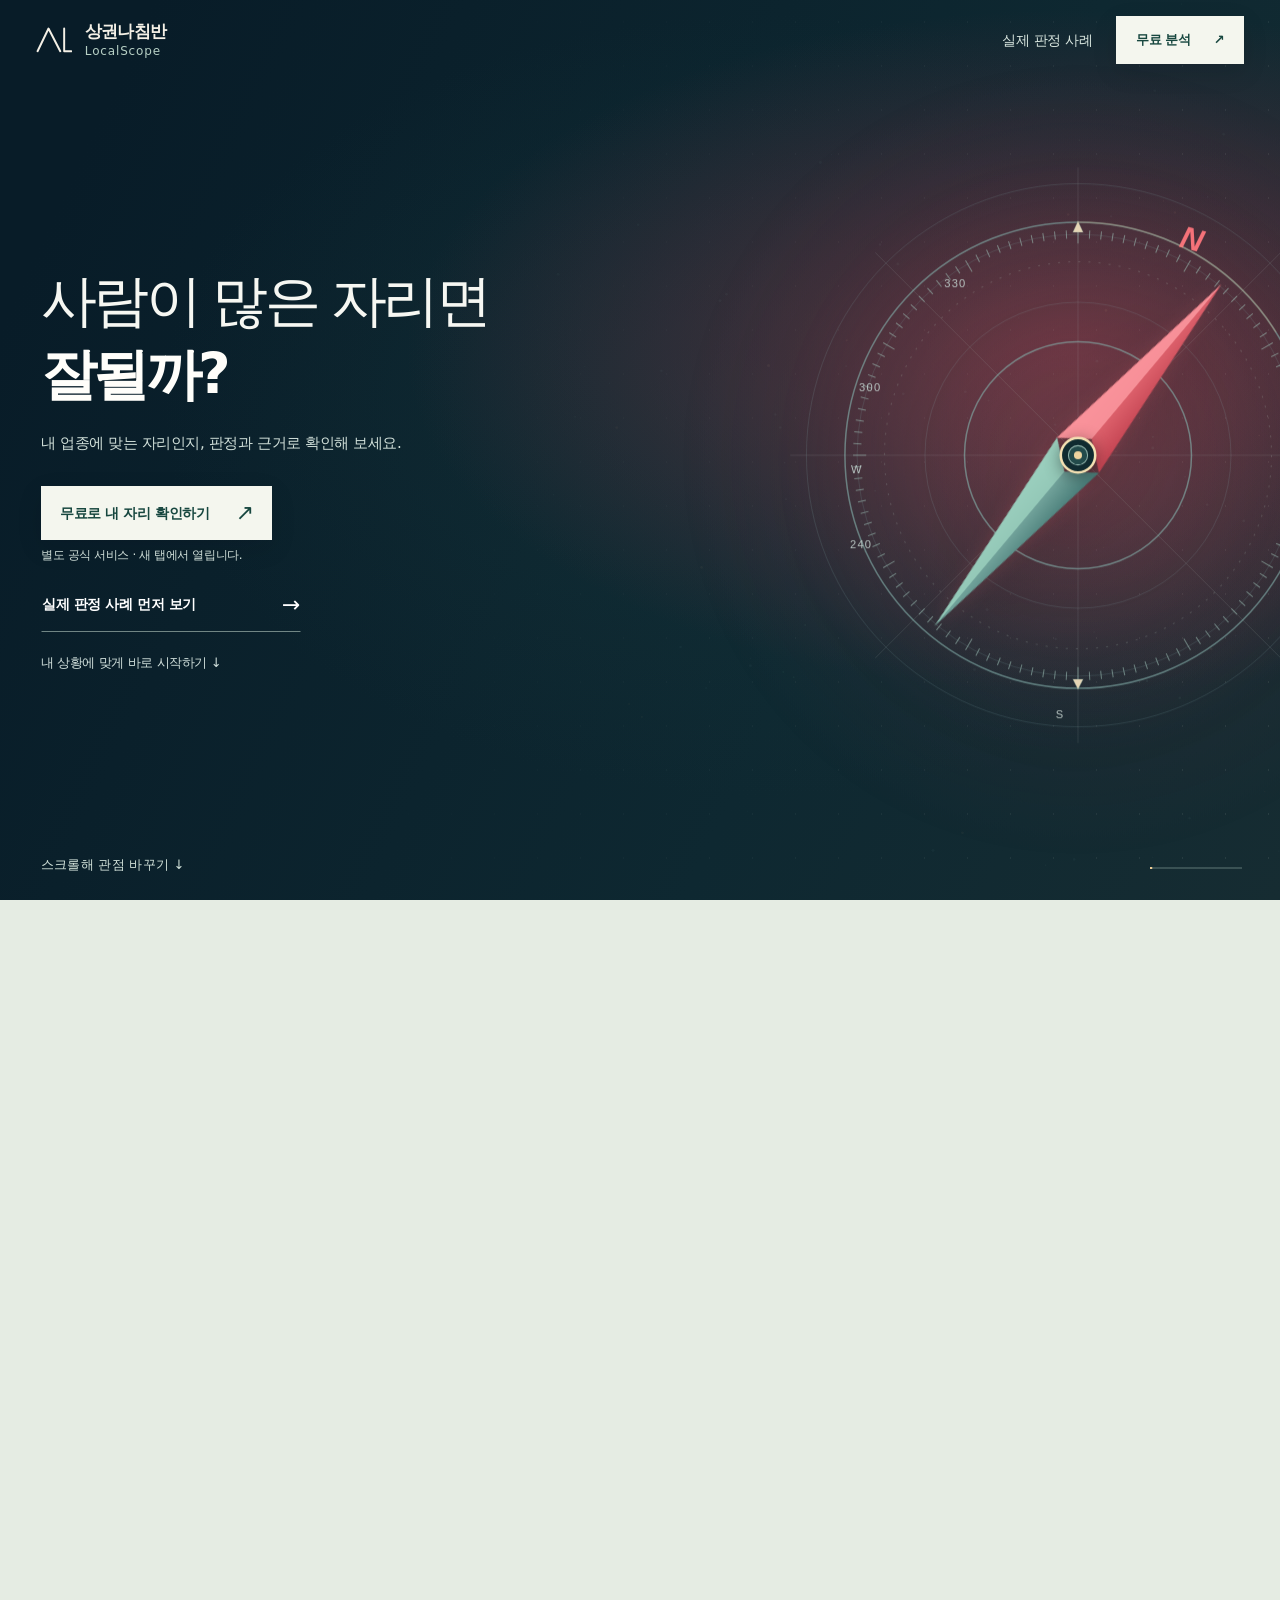
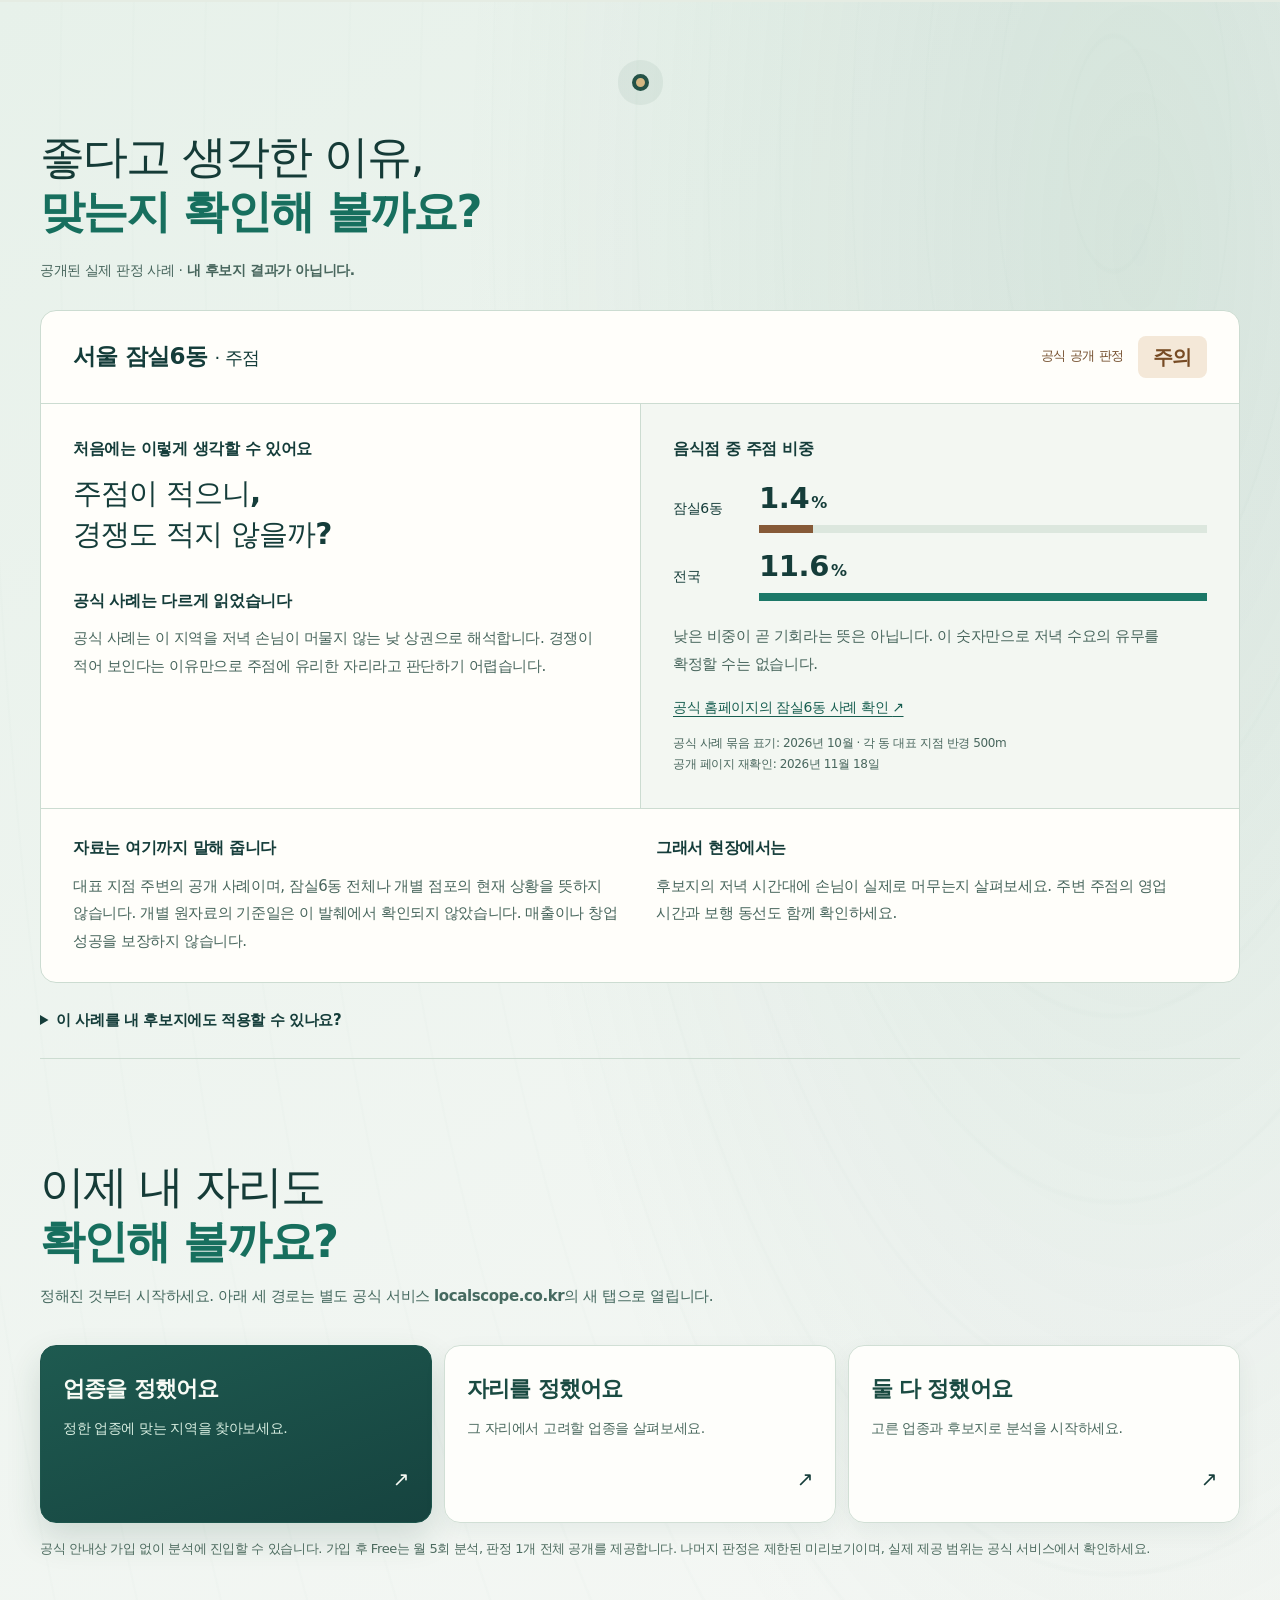
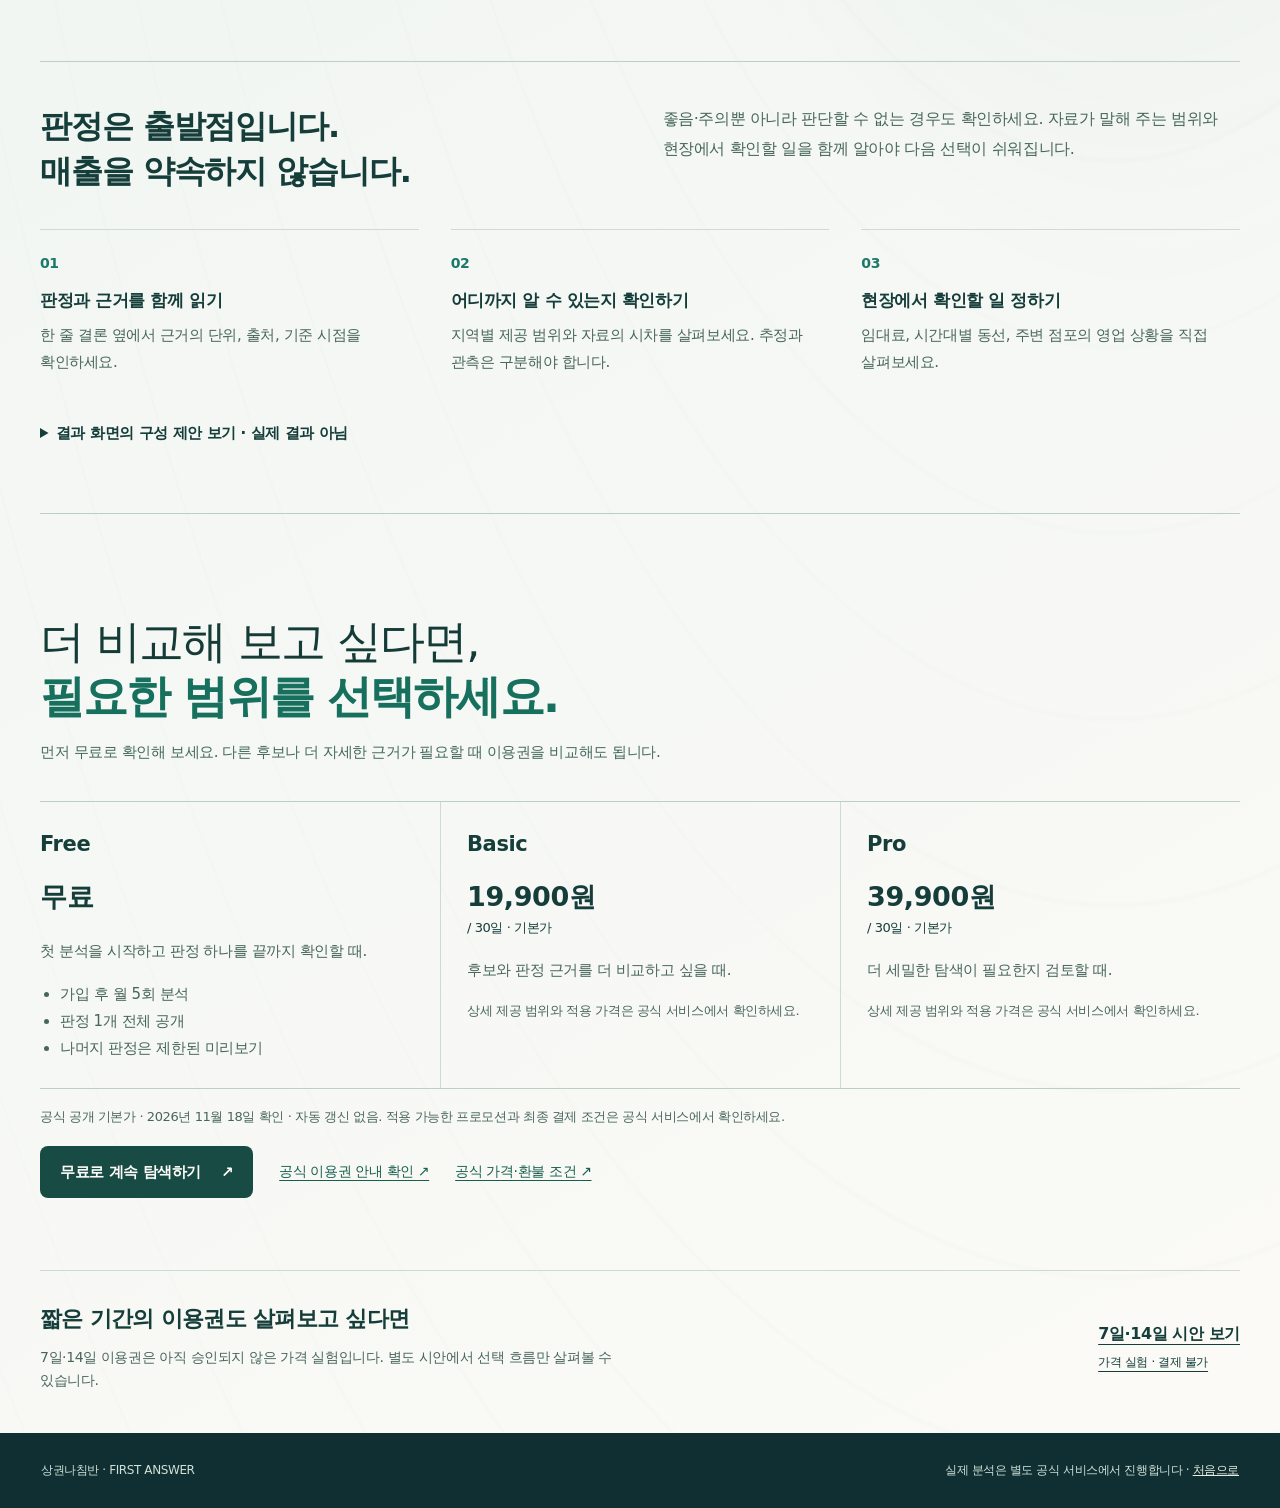
==== commit 20c1ab43: "Implement R15 free-first answer journey with preserved R13 motion" ====
--- a/index.html
+++ b/index.html
@@ -86,6 +86,7 @@
 </style>
 <link rel="stylesheet" href="./r13-live.css">
 <link rel="stylesheet" href="./r14-saas-type.css">
+<link rel="stylesheet" href="./r15-first-answer.css">
 <script src="./r13-live.js" defer></script>
 </head>
 <body class="launch page-home">
@@ -94,15 +95,16 @@
 <div class="hero-stage" id="cinema-stage" data-phase="question">
 <header class="topbar">
 <a class="brand" href="#intro" aria-label="상권나침반 처음으로"><svg viewBox="0 0 46 42" fill="none" aria-hidden="true"><path d="M2 36L16 7L31 36M36 7V36H45" stroke="currentColor" stroke-width="2.5" stroke-linecap="round" stroke-linejoin="round"/></svg><span>상권나침반<small>LocalScope</small></span></a>
-<nav class="nav" aria-label="주요 이동"><a href="#proof">판정 기준</a><a class="nav-action" href="https://localscope.co.kr/analyze" target="_blank" rel="noopener noreferrer" title="별도 공식 서비스로 이동">분석 시작 <span aria-hidden="true">↗</span></a></nav>
+<nav class="nav" aria-label="주요 이동"><a href="#first-answer">실제 판정 사례</a><a class="nav-action" href="https://localscope.co.kr/analyze" target="_blank" rel="noopener noreferrer" aria-label="무료 분석 — 별도 공식 서비스, 새 탭">무료 분석 <span aria-hidden="true">↗</span></a></nav>
 </header>
 <div class="content">
 <h1 class="title">사람이 많은 자리면<br><strong>잘될까?</strong></h1>
 <p class="subtitle">내 업종에 맞는 자리인지, 판정과 근거로 확인해 보세요.</p>
 <div class="actions">
-<a class="btn btn-primary" href="https://localscope.co.kr/analyze" target="_blank" rel="noopener noreferrer">내 후보지 분석하기 <span class="arr" aria-hidden="true">↗</span></a>
-<a class="btn btn-secondary" href="#motion-start">이유부터 살펴보기 <span class="arr" aria-hidden="true">→</span></a>
-<a class="btn-tertiary" href="#proof">판정 기준 먼저 보기 ↓</a>
+<a class="btn btn-primary" href="https://localscope.co.kr/analyze" target="_blank" rel="noopener noreferrer" aria-describedby="official-entry-note">무료로 내 자리 확인하기 <span class="arr" aria-hidden="true">↗</span></a>
+<p class="official-entry-note" id="official-entry-note">별도 공식 서비스 · 새 탭에서 열립니다.</p>
+<a class="btn btn-secondary" href="#first-answer">실제 판정 사례 먼저 보기 <span class="arr" aria-hidden="true">→</span></a>
+<a class="btn-tertiary" href="#pathways">내 상황에 맞게 바로 시작하기 ↓</a>
 
 </div>
 </div>
@@ -137,47 +139,89 @@
   <div class="eyebrow">질문에서 근거로</div>
   <h2>사람이 많아도<br><strong>내 손님은 다릅니다.</strong></h2>
   <p>사람이 많다는 사실만으로 충분할까요? 업종에 필요한 수요와 경쟁 조건을 따로 살펴봐야 합니다.</p>
-  <a class="btn" href="#pathways">내 상황에 맞게 시작하기 <span class="arr" aria-hidden="true">↓</span></a>
+  <a class="btn" href="#first-answer">실제 판정 사례 확인하기 <span class="arr" aria-hidden="true">↓</span></a>
 </div>
 </div>
 <div class="motion-anchor" id="motion-start" aria-hidden="true"></div>
 </section>
-<section class="main-content" id="story" aria-labelledby="story-heading">
+<main class="main-content r15-content" id="story">
 <div class="dot-transition" aria-hidden="true"></div>
-<span class="kicker">판정의 기준</span>
-<h2 class="section-title" id="story-heading">좋은 자리인지,<br><em>무엇을 확인해야 할까요?</em></h2>
-<p class="lead">같은 거리라도 업종에 따라 유리한 조건은 달라집니다. 판정을 먼저 보고, 근거와 자료의 한계를 확인한 뒤 현장에서 살펴볼 항목을 정리하세요.</p>
-<div class="pathways" id="pathways" tabindex="-1">
-<span class="kicker">내 상황에 맞는 시작</span>
-<h3>어디까지 정하셨나요?</h3>
+<section class="first-answer" id="first-answer" aria-labelledby="first-answer-heading" tabindex="-1">
+<h2 class="section-title" id="first-answer-heading">좋다고 생각한 이유,<br><em>맞는지 확인해 볼까요?</em></h2>
+<p class="case-label">공개된 실제 판정 사례 · <strong>내 후보지 결과가 아닙니다.</strong></p>
+<article class="case-report" aria-labelledby="case-heading">
+  <header class="case-header"><h3 id="case-heading">서울 잠실6동 <span>· 주점</span></h3><span class="case-verdict">공식 공개 판정 <strong>주의</strong></span></header>
+  <div class="case-body">
+    <div class="case-reading">
+      <h4>처음에는 이렇게 생각할 수 있어요</h4>
+      <p class="case-belief">주점이 적으니,<br>경쟁도 적지 않을까?</p>
+      <h4>공식 사례는 다르게 읽었습니다</h4>
+      <p>공식 사례는 이 지역을 저녁 손님이 머물지 않는 낮 상권으로 해석합니다. 경쟁이 적어 보인다는 이유만으로 주점에 유리한 자리라고 판단하기 어렵습니다.</p>
+    </div>
+    <figure class="case-evidence">
+      <figcaption>음식점 중 주점 비중</figcaption>
+      <dl class="case-comparison">
+        <div><dt>잠실6동</dt><dd><strong>1.4<span>%</span></strong><span class="comparison-track" aria-hidden="true"><span class="comparison-local"></span></span></dd></div>
+        <div><dt>전국</dt><dd><strong>11.6<span>%</span></strong><span class="comparison-track" aria-hidden="true"><span class="comparison-national"></span></span></dd></div>
+      </dl>
+      <p>낮은 비중이 곧 기회라는 뜻은 아닙니다. 이 숫자만으로 저녁 수요의 유무를 확정할 수는 없습니다.</p>
+      <a class="source-link" href="https://localscope.co.kr/" target="_blank" rel="noopener noreferrer">공식 홈페이지의 잠실6동 사례 확인 <span aria-hidden="true">↗</span><span class="sr-only"> (새 탭)</span></a>
+      <p class="case-source-date">공식 사례 묶음 표기: 2026년 10월 · 각 동 대표 지점 반경 500m<br>공개 페이지 재확인: 2026년 11월 18일</p>
+    </figure>
+  </div>
+  <div class="case-next">
+    <div><h4>자료는 여기까지 말해 줍니다</h4><p>대표 지점 주변의 공개 사례이며, 잠실6동 전체나 개별 점포의 현재 상황을 뜻하지 않습니다. 개별 원자료의 기준일은 이 발췌에서 확인되지 않았습니다. 매출이나 창업 성공을 보장하지 않습니다.</p></div>
+    <div><h4>그래서 현장에서는</h4><p>후보지의 저녁 시간대에 손님이 실제로 머무는지 살펴보세요. 주변 주점의 영업 시간과 보행 동선도 함께 확인하세요.</p></div>
+  </div>
+</article>
+<details class="r15-details"><summary>이 사례를 내 후보지에도 적용할 수 있나요?</summary><p>그대로 적용할 수는 없습니다. 업종, 위치, 자료 시점이 달라지면 판정도 달라질 수 있습니다. 아래에서 내 상황에 맞는 경로를 골라 공식 서비스의 실제 분석을 시작하세요.</p></details>
+</section>
+<section class="pathways" id="pathways" tabindex="-1" aria-labelledby="pathways-heading">
+<h2 class="section-title" id="pathways-heading">이제 내 자리도<br><em>확인해 볼까요?</em></h2>
+<p class="lead">정해진 것부터 시작하세요. 아래 세 경로는 별도 공식 서비스 <strong>localscope.co.kr</strong>의 새 탭으로 열립니다.</p>
 <div class="path-grid">
-  <a class="path" href="https://localscope.co.kr/explore" target="_blank" rel="noopener noreferrer" aria-label="업종을 정했어요 — 공식 서비스에서 지역 탐색">
-    <span class="path-num">01</span><strong>업종을 정했어요</strong>
-    <p>정한 업종에 맞는 지역을 찾아보세요.</p><span class="path-arrow" aria-hidden="true">↗</span>
+  <a class="path" href="https://localscope.co.kr/explore" target="_blank" rel="noopener noreferrer" aria-label="업종을 정했어요 — 공식 서비스에서 지역 탐색, 새 탭">
+    <strong>업종을 정했어요</strong><p>정한 업종에 맞는 지역을 찾아보세요.</p><span class="path-arrow" aria-hidden="true">↗</span>
   </a>
-  <a class="path" href="https://localscope.co.kr/place" target="_blank" rel="noopener noreferrer" aria-label="자리를 정했어요 — 공식 서비스에서 업종 탐색">
-    <span class="path-num">02</span><strong>자리를 정했어요</strong>
-    <p>그 자리에서 고려할 업종을 살펴보세요.</p><span class="path-arrow" aria-hidden="true">↗</span>
+  <a class="path" href="https://localscope.co.kr/place" target="_blank" rel="noopener noreferrer" aria-label="자리를 정했어요 — 공식 서비스에서 업종 탐색, 새 탭">
+    <strong>자리를 정했어요</strong><p>그 자리에서 고려할 업종을 살펴보세요.</p><span class="path-arrow" aria-hidden="true">↗</span>
   </a>
-  <a class="path" href="https://localscope.co.kr/analyze" target="_blank" rel="noopener noreferrer" aria-label="업종과 자리 모두 정했어요 — 공식 서비스에서 분석">
-    <span class="path-num">03</span><strong>업종과 자리 모두 정했어요</strong>
-    <p>고른 조건으로 분석을 시작하세요.</p><span class="path-arrow" aria-hidden="true">↗</span>
+  <a class="path" href="https://localscope.co.kr/analyze" target="_blank" rel="noopener noreferrer" aria-label="둘 다 정했어요 — 공식 서비스에서 업종과 후보지 분석, 새 탭">
+    <strong>둘 다 정했어요</strong><p>고른 업종과 후보지로 분석을 시작하세요.</p><span class="path-arrow" aria-hidden="true">↗</span>
   </a>
 </div>
-<p class="path-limit">위 버튼은 공식 분석 서비스로 이동합니다. 판정에는 자료의 시점과 범위에 따른 한계가 있습니다.</p>
-</div>
-<div class="cards" id="proof">
-<article class="card"><span class="index">01</span><h3>결론부터 확인</h3><p>좋음·주의·판정 보류의 의미부터 살펴보세요. 나침반의 정렬은 실제 판정을 뜻하지 않습니다.</p></article>
-<article class="card"><span class="index">02</span><h3>왜 그런지 살펴보기</h3><p>수요와 경쟁 조건, 자료 기준 시점과 한계를 함께 확인하세요.</p></article>
-<article class="card"><span class="index">03</span><h3>다음 확인 정하기</h3><p>다른 후보와 비교할지, 현장에서 다시 볼 항목을 정해보세요.</p></article>
-</div>
-<p class="demo-label">이 화면은 서비스의 판단 흐름을 소개합니다. 실제 판정과 기준 시점은 분석 결과에서 확인할 수 있으며, 매출이나 창업 성공을 보장하지 않습니다.</p>
-<div class="route" id="decision">
-<div><span class="kicker">이용권 UX 미리보기</span><h3>어떤 이용권이 필요한지,<br>질문으로 살펴보세요.</h3><p>7일·14일 가격은 아직 검토 중입니다. 세 가지 질문을 고르면 이용권 비교와 결제 화면을 미리 볼 수 있습니다. 실제 구매는 할 수 없습니다.</p></div>
-<a class="btn" href="./r13-weekly/index.html">주간 이용권 미리보기 <span aria-hidden="true">↗</span></a>
-</div>
-</section>
-<footer class="footer"><span>상권나침반 · R13.3 Compass × Clarity</span><span>실제 판정은 공식 분석 서비스에서 확인하세요 · <a href="./r13-weekly/index.html">7일·14일 이용권 시안 (구매 불가)</a></span></footer>
+<p class="path-limit">공식 안내상 가입 없이 분석에 진입할 수 있습니다. 가입 후 Free는 월 5회 분석, 판정 1개 전체 공개를 제공합니다. 나머지 판정은 제한된 미리보기이며, 실제 제공 범위는 공식 서비스에서 확인하세요.</p>
+</section>
+<section class="verdict-guide" id="proof" aria-labelledby="proof-heading" tabindex="-1">
+<div class="guide-intro"><h2 id="proof-heading">판정은 출발점입니다.<br>매출을 약속하지 않습니다.</h2><p>좋음·주의뿐 아니라 판단할 수 없는 경우도 확인하세요. 자료가 말해 주는 범위와 현장에서 확인할 일을 함께 알아야 다음 선택이 쉬워집니다.</p></div>
+<ol class="reading-order">
+  <li><h3>판정과 근거를 함께 읽기</h3><p>한 줄 결론 옆에서 근거의 단위, 출처, 기준 시점을 확인하세요.</p></li>
+  <li><h3>어디까지 알 수 있는지 확인하기</h3><p>지역별 제공 범위와 자료의 시차를 살펴보세요. 추정과 관측은 구분해야 합니다.</p></li>
+  <li><h3>현장에서 확인할 일 정하기</h3><p>임대료, 시간대별 동선, 주변 점포의 영업 상황을 직접 살펴보세요.</p></li>
+</ol>
+<details class="r15-details result-spec"><summary>결과 화면의 구성 제안 보기 · 실제 결과 아님</summary>
+<p>아래는 향후 공식 서비스 연동을 위한 정적 구성 제안입니다. 이 페이지에서는 분석을 실행하거나 이용 권한을 부여하지 않습니다.</p>
+<ol><li>한 줄 판정. 근거가 부족하면 ‘판단할 수 없음’을 명시합니다.</li><li>판정 옆에 근거 단위, 출처와 기준 시점을 표시합니다.</li><li>지역 범위, 자료 시차, 추정과 관측의 차이를 설명합니다.</li><li>다음 현장 확인 항목을 제안합니다.</li><li>필요한 경우에만 다른 후보 비교, 상세 근거, 세부 구역 탐색을 안내합니다. 제공 범위는 공식 정책을 따릅니다.</li></ol>
+<dl class="integration-states"><div><dt>불러오는 중</dt><dd>향후 연동 상태: 진행 안내와 중단·재시도 동작은 실제 서비스 계약 확인이 필요합니다.</dd></div><div><dt>결과 없음</dt><dd>향후 연동 상태: 자료가 없는 조건을 알리고 다른 위치·업종을 확인하도록 안내합니다.</dd></div><div><dt>오류</dt><dd>향후 연동 상태: 실패 이유와 가능한 다음 행동을 안내합니다. 분석 횟수 차감 여부는 서버 정책 확인이 필요합니다.</dd></div><div><dt>판단할 수 없음</dt><dd>향후 연동 상태: 부족한 근거와 추가 확인 항목을 제시합니다. 유료 구매로 판정이 보장되지 않습니다.</dd></div></dl>
+</details>
+</section>
+<section class="optional-depth" id="optional-depth" aria-labelledby="depth-heading">
+<h2 class="section-title" id="depth-heading">더 비교해 보고 싶다면,<br><em>필요한 범위를 선택하세요.</em></h2>
+<p class="lead">먼저 무료로 확인해 보세요. 다른 후보나 더 자세한 근거가 필요할 때 이용권을 비교해도 됩니다.</p>
+<div class="access-options">
+<article><h3>Free</h3><p class="access-price">무료</p><p>첫 분석을 시작하고 판정 하나를 끝까지 확인할 때.</p><ul><li>가입 후 월 5회 분석</li><li>판정 1개 전체 공개</li><li>나머지 판정은 제한된 미리보기</li></ul></article>
+<article><h3>Basic</h3><p class="access-price">19,900원 <small>/ 30일 · 기본가</small></p><p>후보와 판정 근거를 더 비교하고 싶을 때.</p><p class="access-note">상세 제공 범위와 적용 가격은 공식 서비스에서 확인하세요.</p></article>
+<article><h3>Pro</h3><p class="access-price">39,900원 <small>/ 30일 · 기본가</small></p><p>더 세밀한 탐색이 필요한지 검토할 때.</p><p class="access-note">상세 제공 범위와 적용 가격은 공식 서비스에서 확인하세요.</p></article>
+</div>
+<p class="pricing-source">공식 공개 기본가 · 2026년 11월 18일 확인 · 자동 갱신 없음. 적용 가능한 프로모션과 최종 결제 조건은 공식 서비스에서 확인하세요.</p>
+<div class="depth-actions"><a class="r15-free-link" href="https://localscope.co.kr/explore" target="_blank" rel="noopener noreferrer">무료로 계속 탐색하기 <span aria-hidden="true">↗</span><span class="sr-only"> (공식 서비스, 새 탭)</span></a><a class="source-link" href="https://localscope.co.kr/" target="_blank" rel="noopener noreferrer">공식 이용권 안내 확인 <span aria-hidden="true">↗</span><span class="sr-only"> (새 탭)</span></a><a class="source-link" href="https://localscope.co.kr/refund" target="_blank" rel="noopener noreferrer">공식 가격·환불 조건 <span aria-hidden="true">↗</span><span class="sr-only"> (새 탭)</span></a></div>
+</section>
+<section class="weekly-experiment" id="decision" aria-labelledby="decision-heading">
+<div><h2 id="decision-heading">짧은 기간의 이용권도 살펴보고 싶다면</h2><p>7일·14일 이용권은 아직 승인되지 않은 가격 실험입니다. 별도 시안에서 선택 흐름만 살펴볼 수 있습니다.</p></div>
+<a class="experiment-link" href="./r13-weekly/index.html">7일·14일 시안 보기 <span>가격 실험 · 결제 불가</span></a>
+</section>
+</main>
+<footer class="footer"><span>상권나침반 · FIRST ANSWER</span><span>실제 분석은 별도 공식 서비스에서 진행합니다 · <a href="#intro">처음으로</a></span></footer>
 <script>
 (function(){
 "use strict";
@@ -200,4 +244,4 @@
 })();
 </script>
 </body>
-</html>+</html>
--- a/r15-first-answer.css
+++ b/r15-first-answer.css
@@ -0,0 +1,138 @@
+/* R15 extends the R14 palette. R13 compass, timing and scroll geometry stay intact. */
+body.page-home .official-entry-note { color:#d0dfd9; font-size:12px; margin:-6px 0 0; line-height:1.6; }
+body.page-home .actions { max-width:430px; gap:12px; }
+body.page-home .btn-secondary { min-width:260px; }
+body.page-home .scroll-note:focus-visible { opacity:1; background:var(--ls14-deep); }
+body.page-home .content:focus-within { opacity:1; }
+body.page-home .sr-only { position:absolute; width:1px; height:1px; padding:0; margin:-1px; overflow:hidden; clip-path:inset(50%); white-space:nowrap; }
+body.page-home ::selection { color:#fffefa; background:#194b45; }
+body.page-home .r15-content { padding-top:80px; padding-bottom:0; }
+.r15-content section[id] { scroll-margin-top:28px; }
+.r15-content p { word-break:keep-all; overflow-wrap:anywhere; }
+body.page-home .r15-content .section-title { font-size:clamp(32px,3.5vw,50px); letter-spacing:-.04em; }
+.case-label { margin:20px 0 28px; color:var(--ls14-muted); font-size:14px; }
+.case-label strong { font-weight:650; }
+.case-report { background:var(--ls14-surface-high); border:1px solid var(--ls14-line); border-radius:16px; overflow:hidden; }
+.case-header { display:flex; flex-wrap:wrap; align-items:center; justify-content:space-between; gap:16px; padding:25px 32px; border-bottom:1px solid var(--ls14-line); }
+.case-header h3 { margin:0; font-size:23px; letter-spacing:-.03em; }
+.case-header h3 span { font-size:18px; font-weight:500; }
+.case-verdict { display:flex; align-items:center; gap:14px; color:#75502f; font-size:13px; }
+.case-verdict strong { padding:5px 15px; background:#f4e8d8; color:#774b24; border-radius:8px; font-size:20px; }
+.case-body { display:grid; grid-template-columns:1fr 1fr; }
+.case-reading, .case-evidence { padding:32px; margin:0; }
+.case-reading h4, .case-next h4 { margin:0 0 12px; font-size:16px; font-weight:720; }
+.case-reading .case-belief { font-size:clamp(25px,2.3vw,34px); line-height:1.4; letter-spacing:-.035em; color:var(--ls14-ink); margin:0 0 32px; font-weight:550; }
+.case-reading p, .case-evidence p, .case-next p { font-size:15px; line-height:1.85; color:var(--ls14-muted); margin:0; }
+.case-evidence { border-left:1px solid var(--ls14-line); background:#f3f7f2; }
+.case-evidence figcaption { font-weight:720; font-size:16px; }
+.case-comparison { margin:22px 0; display:grid; gap:18px; }
+.case-comparison > div { display:grid; grid-template-columns:72px 1fr; gap:14px; align-items:center; }
+.case-comparison dt { font-size:14px; }
+.case-comparison dd { margin:0; }
+.case-comparison strong { display:block; font-size:29px; line-height:1.1; font-variant-numeric:tabular-nums; color:var(--ls14-ink); }
+.case-comparison strong span { font-size:16px; margin-left:2px; }
+.comparison-track { display:block; height:8px; background:#dce7de; margin-top:10px; }
+.comparison-track > span { display:block; height:100%; }
+.comparison-local { width:12.069%; background:#865a38; }
+.comparison-national { width:100%; background:var(--ls14-teal); }
+.source-link { color:#175e50; text-underline-offset:4px; text-decoration-thickness:1px; font-size:14px; display:inline-block; padding-block:10px; }
+.source-link:hover { color:#0d3d33; text-decoration-thickness:2px; }
+.case-evidence .source-link { margin-top:8px; }
+.case-evidence .case-source-date { font-size:12px; line-height:1.8; margin-top:4px; }
+.case-next { border-top:1px solid var(--ls14-line); display:grid; grid-template-columns:1fr 1fr; gap:32px; padding:26px 32px; }
+.r15-details { border-bottom:1px solid var(--ls14-line); padding:16px 0; font-size:15px; line-height:1.8; color:var(--ls14-muted); }
+.r15-details summary { padding:8px 0; cursor:pointer; color:var(--ls14-ink); font-weight:650; }
+.r15-details p { max-width:76ch; margin:12px 0; }
+body.page-home .r15-content .pathways { margin:100px 0; }
+body.page-home .r15-content .path { min-height:178px; }
+body.page-home .r15-content .path strong { letter-spacing:-.035em; }
+body.page-home .r15-content .path:not(:first-child) { color:var(--ls14-ink); }
+.verdict-guide { padding:42px 0; border-top:1px solid #bccfc3; border-bottom:1px solid #bccfc3; }
+.guide-intro { display:grid; grid-template-columns:1fr 1fr; gap:45px; align-items:start; }
+.guide-intro h2 { font-size:clamp(26px,2.5vw,34px); line-height:1.4; letter-spacing:-.035em; margin:0; }
+.guide-intro p { margin:0; color:var(--ls14-muted); line-height:1.85; font-size:16px; }
+.reading-order { display:grid; grid-template-columns:repeat(3,minmax(0,1fr)); gap:32px; padding:0; margin:35px 0 20px; list-style:none; counter-reset:reading; }
+.reading-order li { counter-increment:reading; border-top:1px solid var(--ls14-line); padding-top:20px; }
+.reading-order li::before { content:counter(reading,decimal-leading-zero); color:var(--ls14-teal); font-size:14px; font-weight:700; }
+.reading-order h3 { font-size:17px; margin:12px 0 8px; letter-spacing:-.025em; }
+.reading-order p { font-size:15px; color:var(--ls14-muted); line-height:1.8; margin:0; }
+.result-spec { border-bottom:0; }
+.result-spec li { margin-bottom:8px; }
+.integration-states { display:grid; gap:14px; margin:24px 0 0; }
+.integration-states > div { display:grid; grid-template-columns:120px 1fr; gap:16px; }
+.integration-states dt { font-weight:700; color:var(--ls14-ink); }
+.integration-states dd { margin:0; }
+.optional-depth { margin:100px 0 72px; }
+.access-options { display:grid; grid-template-columns:repeat(3,minmax(0,1fr)); border-block:1px solid #bccfc3; }
+.access-options article { padding:26px; }
+.access-options article:first-child { padding-left:0; }
+.access-options article + article { border-left:1px solid var(--ls14-line); }
+.access-options h3 { font-size:21px; margin:0 0 16px; }
+.access-options .access-price { font-size:27px; font-weight:750; color:var(--ls14-ink); margin:0 0 20px; line-height:1.5; font-variant-numeric:tabular-nums; }
+.access-price small { display:block; font-size:13px; font-weight:500; }
+.access-options p, .access-options li { font-size:15px; line-height:1.8; color:var(--ls14-muted); }
+.access-options ul { padding-left:20px; margin-bottom:0; }
+.access-options .access-note { font-size:13px; }
+.pricing-source { font-size:13px; color:var(--ls14-muted); margin:18px 0; }
+.depth-actions { display:flex; align-items:center; flex-wrap:wrap; gap:12px 26px; }
+.r15-free-link { display:inline-flex; align-items:center; gap:20px; padding:14px 20px; color:#fffefa; background:var(--ls14-forest); text-decoration:none; font-size:15px; font-weight:700; border-radius:8px; }
+.r15-free-link:hover { background:#123c37; }
+.weekly-experiment { padding:32px 0 42px; display:flex; justify-content:space-between; align-items:center; gap:36px; border-top:1px solid var(--ls14-line); }
+.weekly-experiment h2 { font-size:22px; line-height:1.45; letter-spacing:-.03em; margin:0 0 12px; }
+.weekly-experiment p { margin:0; max-width:65ch; font-size:14px; color:var(--ls14-muted); }
+.experiment-link { color:var(--ls14-ink); flex-shrink:0; padding:12px 0; text-underline-offset:5px; font-weight:650; }
+.experiment-link span { display:block; font-size:12px; font-weight:500; margin-top:6px; }
+/* Contrast repairs for the existing price experiment; its flow and prices are unchanged. */
+body.page-weekly .brand small { color:var(--ls14-muted); font-size:12px; }
+body.page-weekly .step .num { color:#456f5d; }
+body.page-weekly .plan-splash p,
+body.page-weekly .price .amount small { color:var(--ls14-muted); }
+@media(max-width:380px) {
+  body.page-home .compass-viewport { top:82%; width:86vw; }
+}
+@media(max-width:900px) {
+  .case-reading, .case-evidence { padding:24px; }
+  .case-header { padding:22px 24px; }
+  .case-next { gap:24px; padding:24px; }
+  .access-options article { padding:24px 18px; }
+  .access-options .access-price { font-size:24px; }
+  .reading-order { gap:20px; }
+}
+@media(max-width:700px) {
+  body.page-home .actions { gap:8px; }
+  body.page-home .official-entry-note { margin:0; font-size:11px; }
+  body.page-home .r15-content { padding-top:56px; }
+  .case-label { font-size:13px; }
+  .case-header { align-items:flex-start; }
+  .case-header h3 { font-size:21px; }
+  .case-header h3 span { font-size:16px; }
+  .case-body, .case-next, .guide-intro, .reading-order, .access-options { grid-template-columns:1fr; }
+  .case-evidence { border-left:0; border-top:1px solid var(--ls14-line); }
+  .case-reading .case-belief { margin-bottom:26px; }
+  .case-next { gap:26px; }
+  body.page-home .r15-content .pathways { margin:64px 0; }
+  body.page-home .r15-content .path { min-height:144px; }
+  .guide-intro { gap:20px; }
+  .reading-order { margin-top:26px; gap:22px; }
+  .integration-states > div { grid-template-columns:1fr; gap:4px; }
+  .result-spec ol { padding-left:22px; }
+  .optional-depth { margin:64px 0 48px; }
+  .access-options article, .access-options article:first-child { padding:24px 0; }
+  .access-options article + article { border-left:0; border-top:1px solid var(--ls14-line); }
+  .access-options .access-price { font-size:27px; margin-bottom:12px; }
+  .access-price small { display:inline; }
+  .depth-actions { align-items:flex-start; flex-direction:column; gap:8px; }
+  .weekly-experiment { flex-direction:column; align-items:flex-start; gap:14px; }
+}
+@media(max-width:700px) and (max-height:680px) {
+  body.page-home .content { padding-top:12px; }
+  body.page-home .title { margin-bottom:14px; }
+  body.page-home .subtitle { margin-bottom:14px; }
+  body.page-home .actions { gap:5px; }
+  body.page-home .btn-secondary { padding-block:10px; }
+  body.page-home .compass-viewport { top:87%; width:70vw; }
+}
+@media(prefers-reduced-motion:reduce) {
+  body.page-home #cinema-stage .content, body.page-home #cinema-stage .content * { visibility:visible; pointer-events:auto; }
+  body.page-home .hero-stage .scroll-note { opacity:1; }
+}
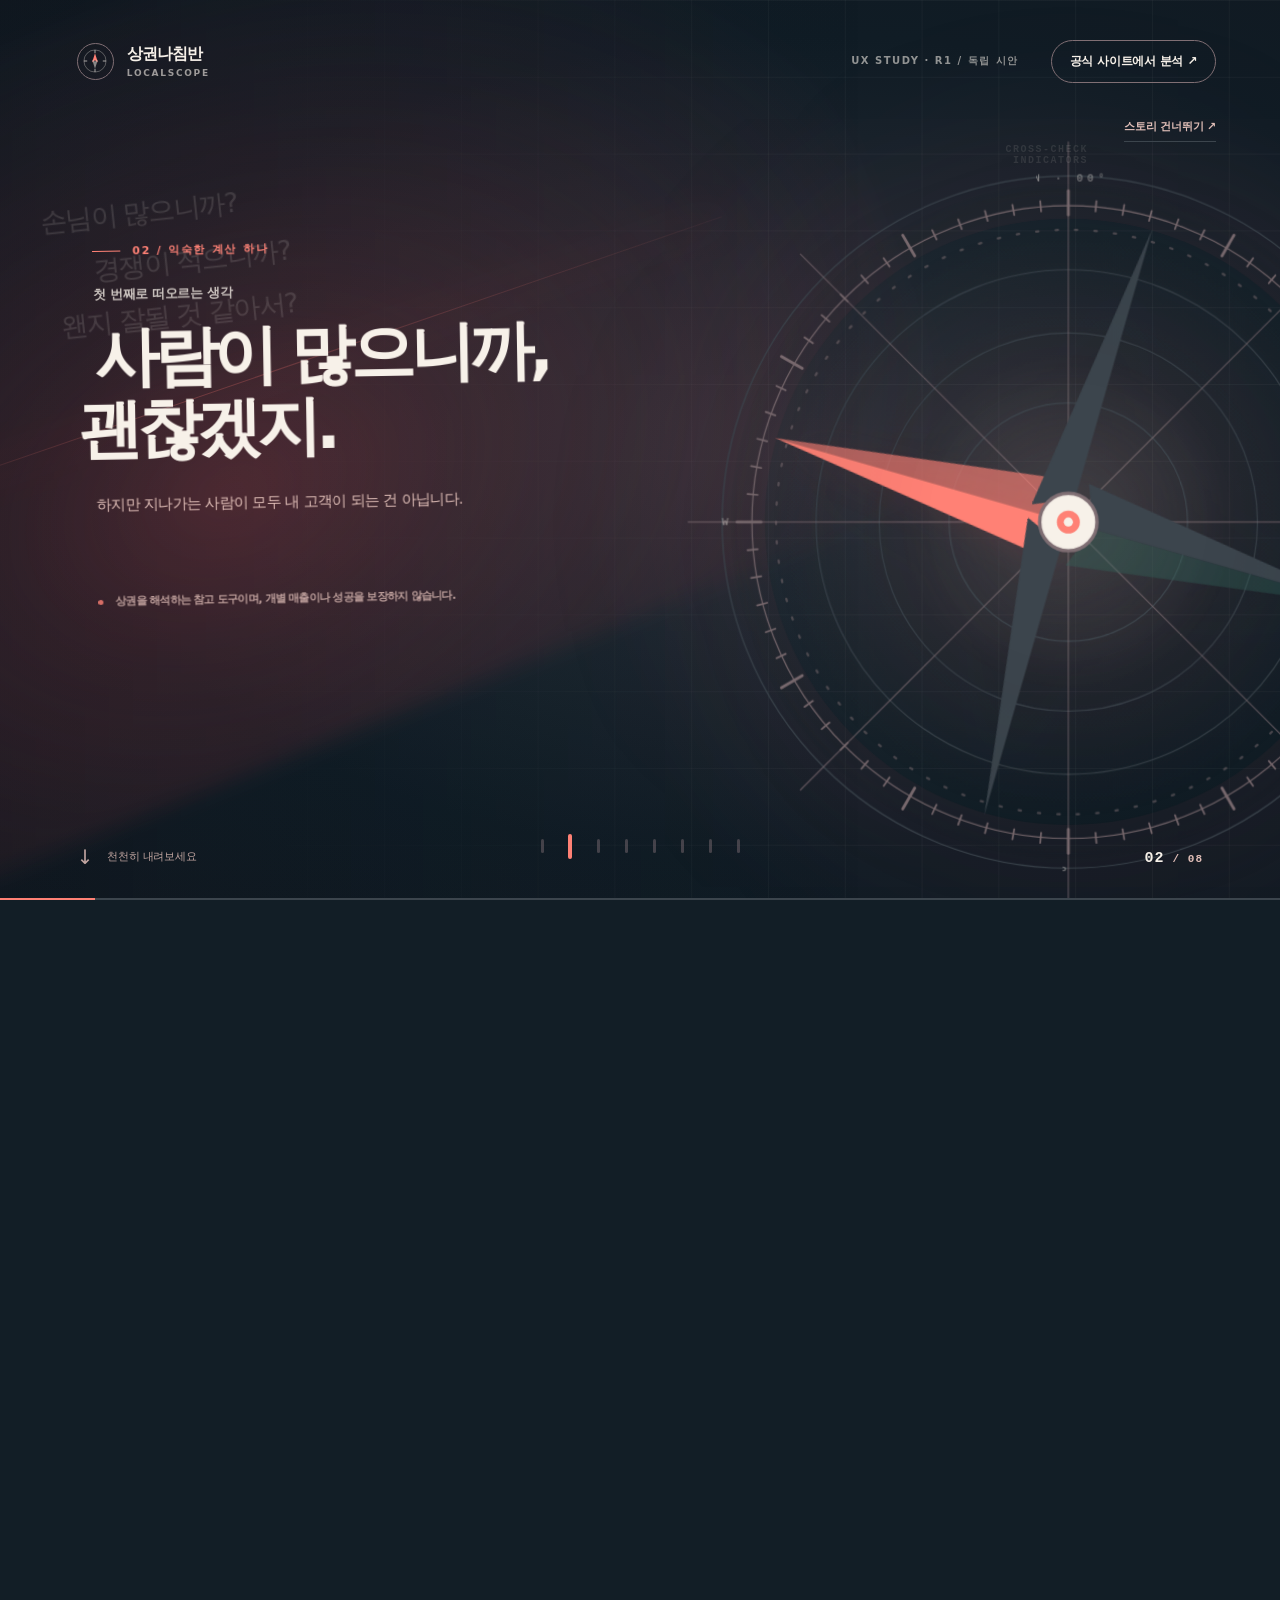
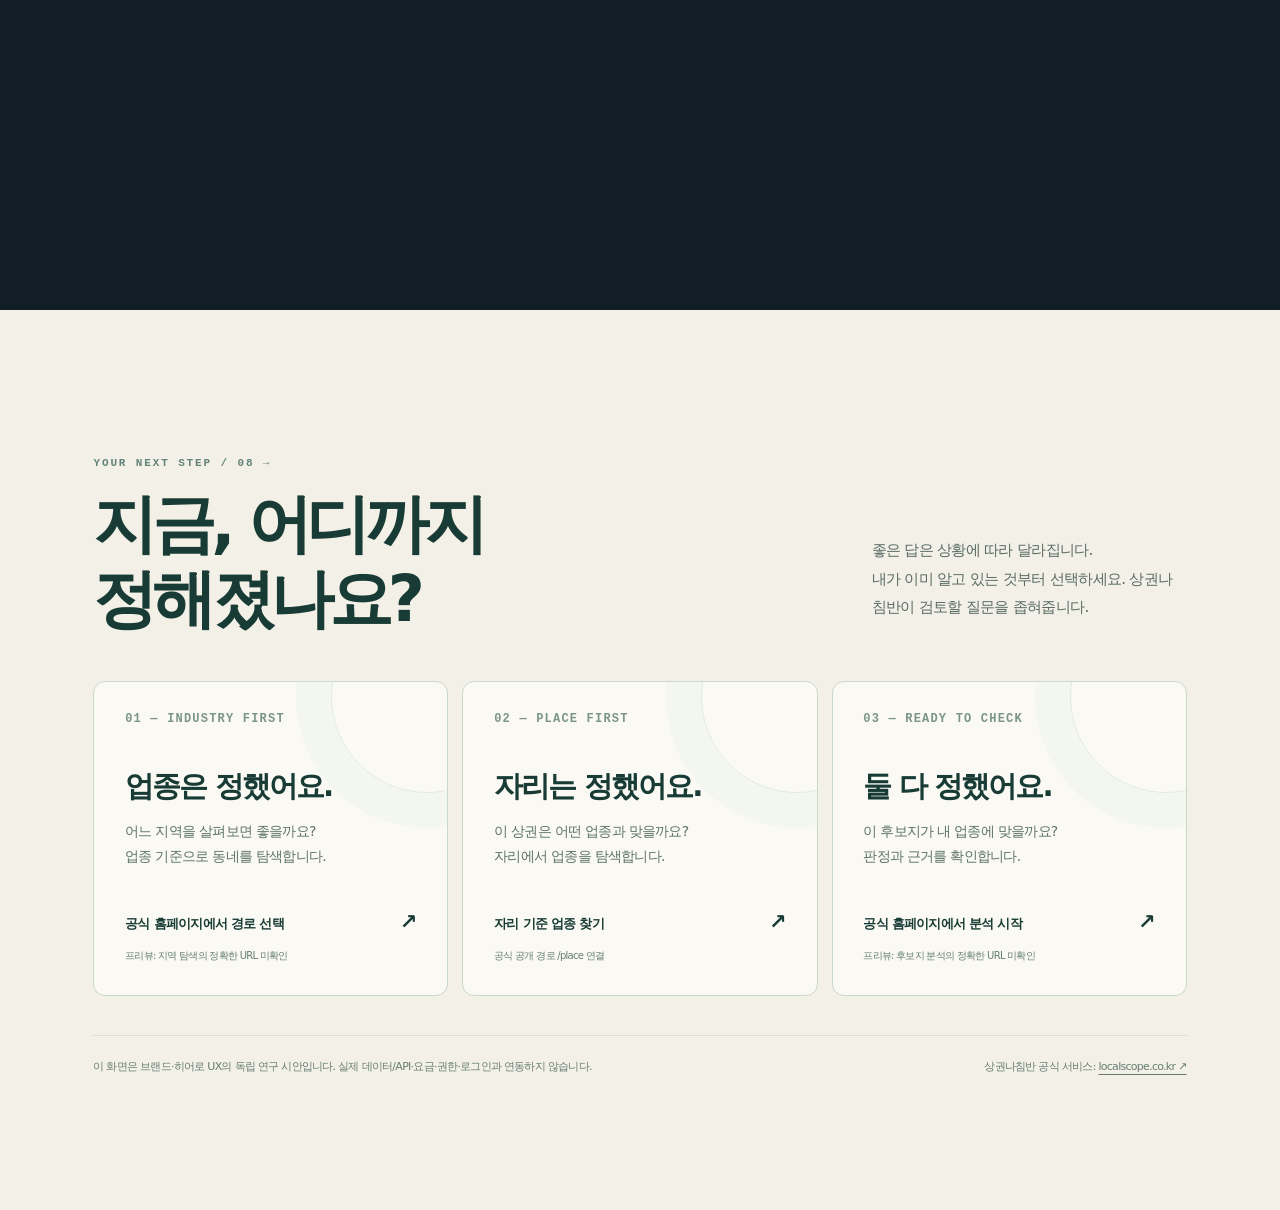
==== commit f204367b: "Update index.html" ====
--- a/index.html
+++ b/index.html
@@ -1,247 +1,319 @@
 <!doctype html>
 <html lang="ko">
 <head>
-<meta charset="utf-8"><meta name="viewport" content="width=device-width,initial-scale=1,viewport-fit=cover">
-<meta name="theme-color" content="#091b23">
-<meta name="description" content="이 자리, 내 업종에도 맞을까? 업종과 후보지의 조건을 판정과 근거로 확인해 보세요.">
-<title>상권나침반 — 내 업종에 맞는 자리인지 먼저 확인하세요.</title>
-<style>
-:root{--navy:#091923;--wine:#48212c;--cream:#f6f3e8;--sage:#dfe9e1;--ink:#183c37;--muted:#668178;--accent:#e8616d;--teal:#71a99f;--font:Pretendard,"Apple SD Gothic Neo","Noto Sans KR","Malgun Gothic",sans-serif}
-*{box-sizing:border-box}
-html{scroll-behavior:smooth}
-body{margin:0;font-family:var(--font);background:#e7ece4;color:var(--ink);letter-spacing:-.025em;line-height:1.6}
-a,button{font:inherit}
-a:focus-visible,button:focus-visible{outline:3px solid #e8ac78;outline-offset:5px}
-.skip{position:absolute;top:-100px;left:16px;z-index:40;background:var(--cream);padding:12px;color:var(--ink)}
-.skip:focus{top:14px}
-.hero{background:radial-gradient(ellipse at 82% 37%,rgba(104,39,52,.94),transparent 47%),radial-gradient(ellipse at 52% 36%,rgba(33,28,42,.86),transparent 48%),linear-gradient(112deg,#081b24 8%,#101b26 56%,#251d28 100%);color:#f9f7f0;position:relative;min-height:100svh;overflow:hidden;isolation:isolate}
-.hero:before{content:"";position:absolute;inset:0;background:radial-gradient(circle at 70% 62%,rgba(111,150,153,.08),transparent 29%),radial-gradient(circle at 30% 30%,rgba(255,255,255,.015),transparent 45%);pointer-events:none}
-.hero:after{content:"";position:absolute;inset:0;pointer-events:none;opacity:.12;background-image:radial-gradient(circle,rgba(234,242,230,.52) .5px,transparent 1px);background-size:42px 43px;mask-image:linear-gradient(105deg,transparent 36%,black)}
-.topbar{height:80px;padding:0 clamp(20px,2.8vw,56px);position:relative;z-index:8;display:flex;align-items:center;justify-content:space-between;gap:22px}
-.brand{display:flex;align-items:center;gap:13px;color:#f4f0e6;text-decoration:none;font-size:17px;font-weight:760;line-height:1.18;letter-spacing:-.04em}
-.brand svg{width:36px;height:35px;flex:none}
-.brand small{display:block;color:#a8b9b9;font-size:10px;letter-spacing:.07em;font-weight:520;margin-top:3px}
-.nav{display:flex;gap:24px;align-items:center;font-size:13px}
-.nav a{text-decoration:none}
-.nav a:not(.nav-action){color:#d0d8d4}
-.nav-action{display:inline-flex;align-items:center;gap:23px;background:var(--cream);padding:14px 20px;color:#1d443c;min-height:48px;font-weight:700}
-.nav-action:hover{background:#fff}
-.content{z-index:5;position:relative;display:flex;flex-direction:column;justify-content:center;min-height:calc(100svh - 80px);padding:6vh clamp(20px,3.2vw,68px) 85px;pointer-events:none}
-.content>*{pointer-events:auto}
-.title{font-weight:330;letter-spacing:-.072em;line-height:1.12;font-size:clamp(48px,4.4vw,85px);max-width:690px;margin:0 0 23px;word-break:keep-all}
-.title strong{display:block;font-weight:800;margin-top:8px}
-.subtitle{margin:0 0 29px;color:#bdcbcc;font-size:clamp(15px,1vw,18px)}
-.actions{display:flex;flex-direction:column;align-items:flex-start;gap:15px;max-width:385px}
-.btn{display:inline-flex;align-items:center;justify-content:space-between;gap:26px;border:1px solid transparent;padding:15px 18px;text-decoration:none;min-height:53px;font-size:14px;font-weight:720}
-.btn-primary{background:#f7f4eb;color:#24463d;min-width:214px}
-.btn-primary:hover{background:#fff}
-.btn-secondary{color:#fff;background:transparent;padding-inline:0;border-bottom:1px solid rgba(224,238,228,.24);min-width:230px}
-.btn-secondary:hover{border-bottom-color:#b9dad0}
-.btn-tertiary{color:#b9c8c8;font-size:12px;text-decoration:none;margin-top:2px}
-.btn-tertiary:hover{color:#fff}
-.btn .arr{font-size:22px;font-weight:370;line-height:1}
-.scroll-note{position:absolute;z-index:5;bottom:24px;left:clamp(20px,3.2vw,68px);color:#b8c9c6;font-size:12px;letter-spacing:.02em;text-decoration:none}
-.motion-notice{position:absolute;z-index:5;bottom:23px;right:clamp(20px,3vw,60px);border:1px solid rgba(210,235,227,.22);color:#b2c7c0;padding:7px 11px;border-radius:30px;font-size:10px;pointer-events:none}
-.compass-viewport{position:absolute;z-index:2;width:min(46.5vw,830px);aspect-ratio:1;right:calc(-1 * clamp(55px,7vw,138px));top:51%;transform:translateY(-50%);pointer-events:none;filter:drop-shadow(0 18px 42px rgba(0,0,0,.1))}
-.compass-viewport:before{content:"";position:absolute;inset:-16%;border-radius:50%;background:radial-gradient(circle,rgba(220,100,114,.14) 0,rgba(172,70,85,.06) 45%,transparent 70%);pointer-events:none}
-.dial{width:100%;height:100%;overflow:visible}
-.dial-ring{fill:none;stroke:#82aca8;stroke-opacity:.64;stroke-width:1.5}
-.dial-ring.fine{stroke-width:.7;stroke-opacity:.25}
-.dial-ring.dashed{stroke:#bbd0c2;stroke-width:1;stroke-opacity:.2;stroke-dasharray:2 8}
-.dial-guide{fill:none;stroke:#a9b7b3;stroke-opacity:.18;stroke-width:.8}
-.ticks{stroke:#a2c5bb;stroke-opacity:.57;stroke-width:1}
-.ticks.major{stroke:#ddc89d;stroke-width:2.4}
-.dial text{fill:#b9c5c2;font:11px var(--font);letter-spacing:1.2px}
-.dial .north-label{fill:#f47279;font-size:31px;font-style:italic;font-weight:800;letter-spacing:0}
-.needle-mover{transform-origin:300px 300px;animation:calibrate 1.75s both cubic-bezier(.17,.68,.26,1)}
-@keyframes calibrate{0%{transform:rotate(20deg)}23%{transform:rotate(49deg)}45%{transform:rotate(34deg)}66%{transform:rotate(43deg)}84%{transform:rotate(38.7deg)}100%{transform:rotate(40deg)}}
-.pivot{filter:drop-shadow(0 3px 8px rgba(0,0,0,.4))}
-.main-content{position:relative;overflow:hidden;background:linear-gradient(155deg,#e4ede4,#f5f3ea 60%);padding:100px max(24px,calc((100vw - 1200px)/2)) 86px}
-.main-content:before{content:"";position:absolute;inset:0;pointer-events:none;opacity:.23;background:repeating-radial-gradient(ellipse at 87% 5%,transparent 0 44px,rgba(49,105,88,.10) 45px 46px,transparent 47px 72px)}
-.main-content>*{position:relative;z-index:1}
-.kicker{display:inline-flex;align-items:center;gap:9px;font-size:12px;letter-spacing:.16em;font-weight:800;color:#588574;text-transform:uppercase}
-.kicker:before{content:"";width:19px;height:1px;background:#789987}
-.section-title{font-size:clamp(32px,4.6vw,63px);line-height:1.2;letter-spacing:-.075em;font-weight:550;margin:17px 0 14px}
-.section-title em{font-style:normal;font-weight:760;color:#236752}
-.lead{color:#58746a;font-size:16px;max-width:780px;margin:0 0 35px}
-.cards{display:grid;grid-template-columns:repeat(3,minmax(0,1fr));gap:14px}
-.card{background:rgba(255,255,255,.67);border:1px solid #d4e0d4;padding:27px 25px;border-radius:18px;min-height:200px;box-shadow:0 16px 40px rgba(30,64,50,.04)}
-.card .index{font:27px Georgia,serif;color:#7a9987}
-.card h3{font-size:21px;letter-spacing:-.045em;margin:22px 0 9px;line-height:1.3}
-.card p{color:#607a6d;font-size:14px;margin:0;word-break:keep-all}
-.dot-transition{height:17px;width:17px;border-radius:50%;background:#d5b783;border:4px solid #245247;margin:-9px auto 40px;box-shadow:0 0 0 14px rgba(71,119,96,.08)}
-.route{background:#103633;color:#f8f5eb;border-radius:23px;padding:42px 46px;margin-top:28px;display:grid;grid-template-columns:1fr auto;gap:20px;align-items:center;box-shadow:0 20px 50px rgba(20,52,42,.15)}
-.route h3{font-size:clamp(26px,3.2vw,43px);margin:12px 0 10px;letter-spacing:-.055em;line-height:1.25;font-weight:590}
-.route p{color:#c4d8cd;font-size:14px;margin:0;max-width:700px}
-.route .btn{white-space:nowrap;background:#f5e4c0;color:#244b40;border-radius:100px;min-width:225px;justify-content:center}
-.route .btn:hover{background:#fff0d4}
-.route .kicker{color:#b5d3be}
-.footer{background:#0b292c;color:#bfd1ca;padding:27px clamp(20px,3.2vw,68px);display:flex;gap:20px;justify-content:space-between;font-size:12px}
-.footer a{color:#e8ebdf}
-.demo-label{background:#f4e8d8;border-left:3px solid #bb9367;color:#745740;padding:13px 17px;font-size:13px;margin:20px 0 0;border-radius:0 10px 10px 0}
-@media(max-width:1050px){.compass-viewport{width:58vw;right:-14vw;opacity:.85}.title{font-size:clamp(44px,5vw,65px)}.content{padding-bottom:115px}.cards{gap:10px}.card{padding:21px}}
-@media(max-width:700px){.hero{min-height:0}.topbar{height:72px;padding:0 19px}.nav{gap:12px}.nav a:not(.nav-action){display:none}.nav-action{min-height:42px;padding:10px 12px;font-size:11px;gap:8px}.brand{font-size:14px}.brand svg{width:29px}.content{min-height:0;padding:56px 22px 12px}.title{font-size:clamp(43px,10.1vw,56px);max-width:390px}.subtitle{font-size:14px;margin-bottom:22px}.actions{gap:10px}.btn{min-height:48px;font-size:13px}.compass-viewport{position:relative;top:auto;right:auto;transform:none;display:block;width:min(110vw,470px);margin:0 -38px 40px auto;opacity:1}.motion-notice{display:none}.scroll-note{left:22px;bottom:22px}.main-content{padding:65px 18px}.section-title{font-size:34px}.lead{font-size:14px}.cards{grid-template-columns:1fr}.card{min-height:0;padding:19px 21px}.card h3{margin:8px 0 5px;font-size:19px}.route{grid-template-columns:1fr;padding:25px 22px;gap:22px}.route .btn{width:100%}.footer{padding:24px 20px;flex-direction:column}.scroll-note{font-size:11px}}
-@media(max-width:410px){.compass-viewport{width:114vw;margin-right:-40px}.title{font-size:42px}}
-@media(prefers-reduced-motion:reduce){html{scroll-behavior:auto}.needle-mover{animation:none;transform:rotate(40deg)}}
-</style>
-<link rel="stylesheet" href="./r13-live.css">
-<link rel="stylesheet" href="./r14-saas-type.css">
-<link rel="stylesheet" href="./r15-first-answer.css">
-<script src="./r13-live.js" defer></script>
+  <meta charset="utf-8">
+  <meta name="viewport" content="width=device-width, initial-scale=1, viewport-fit=cover">
+  <meta name="theme-color" content="#15232a">
+  <meta name="description" content="상권나침반 히어로 UX 8틱 독립 연구 시안. 불편한 확신에서 근거 있는 판정으로 움직이는 스크롤 경험.">
+  <title>상권나침반 — From Friction to Clarity | UX Study R1</title>
+  <style>
+    :root{color-scheme:light;--dark:#121e26;--cream:#f2f0e7;--forest:#153c36;--rust:#e77165;--ink:#f7f1e9;--muted:#d8baba;--accent:#ec7568;--dial-stroke:rgba(242,222,214,.43);--dial-faint:rgba(255,237,229,.12);--comfort:0;--tension:1;--phase:0;--evidence:0;--glass:rgba(25,35,42,.45);--mobile-shift:0px}
+    *{box-sizing:border-box}
+    html{scroll-behavior:smooth}
+    body{margin:0;color:#153c36;background:#f2f0e7;font-family: "Pretendard Variable",Pretendard,"Apple SD Gothic Neo","Malgun Gothic",system-ui,-apple-system,sans-serif;letter-spacing:-.045em;-webkit-font-smoothing:antialiased}
+    a{text-decoration:none;color:inherit}
+    button{font:inherit}
+    button:focus-visible,a:focus-visible{outline:3px solid #e69d4b;outline-offset:5px}
+    ::selection{background:#d5e8c5;color:#123b31}
+    .sr-only{position:absolute;width:1px;height:1px;padding:0;margin:-1px;overflow:hidden;clip:rect(0,0,0,0);white-space:nowrap;border:0}
+    .jump-link{position:absolute;z-index:100;top:-100px;left:12px;background:#fff;color:#102b26;padding:12px 16px;border-radius:8px;transition:top .2s}
+    .jump-link:focus{top:12px}
+    #journey{height:390svh;min-height:2100px;position:relative;background:var(--dark)}
+    .stage{position:sticky;top:0;height:100svh;min-height:520px;overflow:hidden;isolation:isolate;background:radial-gradient(ellipse at 63% 50%,#29313a 0%,#101c25 65%,#111820 100%);color:var(--ink)}
+    .stage:after{content:"";position:absolute;z-index:2;inset:0;background:linear-gradient(90deg,rgba(9,20,28,.14),transparent 68%);pointer-events:none;opacity:calc(1 - var(--comfort))}
+    .light-wash{position:absolute;z-index:0;inset:-2px;background:radial-gradient(ellipse at 72% 56%,#fcfbf4 0%,#f1f3eb 37%,#e4eee6 75%,#d3e5d9 120%);opacity:var(--comfort);pointer-events:none}
+    .grid-lines{position:absolute;z-index:1;inset:0;background-image:linear-gradient(to right,rgba(175,181,179,.12) 1px,transparent 1px),linear-gradient(to bottom,rgba(175,181,179,.12) 1px,transparent 1px);background-size:clamp(60px,6vw,96px) clamp(60px,6vw,96px);mask-image:linear-gradient(90deg,transparent 15%,black 65%);opacity:.45;pointer-events:none}
+    .red-haze{position:absolute;z-index:1;width:92vw;height:85vh;left:-22vw;top:-5vh;transform:rotate(-22deg) translate3d(calc(var(--phase) * -10vw),0,0);background:radial-gradient(ellipse at 40% 65%,rgba(230,69,77,.30) 0,rgba(191,59,65,.21) 23%,rgba(205,60,71,.05) 61%,transparent 75%);opacity:calc(1 - var(--comfort));filter:blur(10px);pointer-events:none}
+    .red-sweep{position:absolute;z-index:1;left:-13vw;top:58%;width:78vw;height:1px;transform:rotate(-19deg) scaleX(calc(1 - var(--phase)*.8));transform-origin:left center;background:linear-gradient(90deg,transparent,rgba(255,113,108,.33) 40%,rgba(255,113,108,.06));box-shadow:0 0 44px 9px rgba(231,82,80,.06);opacity:calc(1 - var(--comfort));pointer-events:none}
+    .stage-header{position:absolute;z-index:20;left:clamp(24px,6vw,104px);right:clamp(24px,5vw,90px);top:clamp(23px,4.4vh,48px);display:flex;align-items:center;justify-content:space-between;gap:15px}
+    .brand{display:flex;align-items:center;gap:13px;min-width:0}
+    .brand-icon{height:37px;width:37px;flex:none;display:grid;place-items:center;border:1px solid var(--dial-stroke);border-radius:50%;transition:border-color .3s}
+    .brand-icon svg{width:26px;height:26px;overflow:visible}
+    .brand-name{font-size:16px;font-weight:780;letter-spacing:-.065em;white-space:nowrap}
+    .brand-name small{display:block;font-size:9px;letter-spacing:.19em;font-weight:670;opacity:.6;margin-top:3px}
+    .header-right{display:flex;gap:clamp(12px,2.5vw,34px);align-items:center}
+    .study-tag{font-size:10px;letter-spacing:.15em;font-weight:750;opacity:.56;white-space:nowrap}
+    .top-cta{border:1px solid var(--dial-stroke);border-radius:100px;padding:12px 18px;font-size:12px;letter-spacing:-.02em;font-weight:760;white-space:nowrap;transition:background .2s,color .2s}
+    .top-cta:hover{background:var(--ink);color:var(--dark)}
+    .copy-column{position:absolute;z-index:12;left:clamp(25px,9vw,152px);top:49.5%;width:min(54vw,720px);transform:translate3d(calc(var(--tension) * -19px),calc(-50% + var(--tension) * 18px),0) rotate(calc(var(--tension) * -1deg));transform-origin:left center;min-height:440px;pointer-events:none}
+    .copy-meta{display:flex;align-items:center;gap:12px;margin-bottom:27px;color:var(--accent);font-size:11px;letter-spacing:.16em;font-weight:790;white-space:nowrap}
+    .copy-meta:before{content:"";display:block;width:28px;height:1px;background:currentColor}
+    .copy-panels{position:relative;height:285px}
+    .copy-panel{position:absolute;inset:0;opacity:0;transform:translate3d(0,35px,0);transition:opacity .42s cubic-bezier(.2,.7,.2,1),transform .55s cubic-bezier(.2,.7,.2,1);will-change:transform,opacity}
+    .copy-panel.is-active{opacity:1;transform:translate3d(0,0,0);transition-delay:0s}
+    .copy-panel.was-before{transform:translate3d(0,-26px,0)}
+    .copy-panel .caption{font-size:13px;letter-spacing:-.025em;opacity:.77;font-weight:640;margin:0 0 18px}
+    .copy-panel h1,.copy-panel h2{margin:0;font-size:clamp(41px,5.1vw,83px);letter-spacing:-.082em;line-height:1.10;font-weight:780;word-break:keep-all}
+    .copy-panel .line{display:block;white-space:nowrap}
+    .copy-panel .line:nth-of-type(2){transform:translateX(calc(var(--tension) * -18px))}
+    .copy-panel .title-accent{color:var(--accent);transition:color .1s}
+    .copy-panel .subcopy{margin:25px 0 0;font-size:clamp(14px,1.16vw,17px);line-height:1.85;max-width:520px;letter-spacing:-.045em;color:var(--muted);font-weight:460;word-break:keep-all}
+    .copy-footer{display:flex;align-items:center;gap:12px;margin-top:22px;color:var(--muted);font-size:11px;font-weight:630;line-height:1.65;opacity:.8}
+    .copy-footer span{display:inline-block;width:5px;height:5px;border-radius:50%;background:var(--accent);flex:none}
+    .ghost-words{position:absolute;z-index:3;pointer-events:none;left:4%;top:21%;font-size:clamp(17px,2.1vw,31px);font-weight:540;letter-spacing:-.06em;color:var(--ink);opacity:calc(var(--tension) * .13);transform:translate3d(calc(-1 * var(--phase) * 65px),calc(var(--phase) * 40px),0) rotate(-6deg)}
+    .ghost-words span{display:block;margin-bottom:17px}.ghost-words span:nth-child(2){margin-left:48px}.ghost-words span:nth-child(3){margin-left:10px}
+    .dial-holder{position:absolute;z-index:5;width:min(62vw,960px);height:min(62vw,960px);min-width:510px;min-height:510px;right:-7vw;top:58%;transform:translate3d(calc((1 - var(--phase)) * 13%), -50%,0) scale(calc(1.02 - var(--phase) * .12));will-change:transform;pointer-events:none}
+    .dial-holder:before{content:"";position:absolute;inset:14%;border-radius:50%;background:radial-gradient(circle,rgba(235,92,97,.12) 0,rgba(244,111,100,.06) 35%,transparent 70%);box-shadow:0 0 180px 65px rgba(235,90,100,.08);opacity:var(--tension);transform:scale(1.05)}
+    .dial{width:100%;height:100%;overflow:visible;filter:drop-shadow(0 16px 40px rgba(13,27,35,.15))}
+    .dial .ring{fill:none;stroke:var(--dial-stroke);stroke-width:1}.dial .faint{stroke:var(--dial-faint)}
+    .dial .cross{stroke:var(--dial-stroke);stroke-width:1;opacity:.7}
+    .dial .orbital{fill:none;stroke:var(--dial-stroke);stroke-dasharray:2 15;stroke-linecap:round;stroke-width:2;opacity:.55}
+    .dial .dial-index{font:500 9px ui-monospace,monospace;letter-spacing:4px;fill:var(--ink);opacity:.55}
+    .dial .tick{stroke:var(--dial-stroke);stroke-width:1.5;stroke-linecap:round}
+    .dial .tick.major{stroke-width:2.5}
+    .needle-wrap{transform-origin:350px 350px;will-change:transform}
+    .needle-ruby{fill:var(--accent);filter:drop-shadow(0 8px 15px rgba(195,62,67,.18))}.needle-shadow{fill:var(--dial-faint)}
+    .needle-cool{fill:#34695d;opacity:calc(.37 + var(--comfort) * .5)}
+    .needle-core{fill:var(--ink);stroke:var(--dial-stroke);stroke-width:3}
+    .dial-vignette{position:absolute;inset:8%;background:radial-gradient(circle,transparent 28%,rgba(20,35,36,.07) 68%,transparent 73%);border-radius:50%;pointer-events:none}
+    .signal{position:absolute;z-index:7;bottom:18%;right:12%;display:flex;flex-wrap:wrap;gap:8px;width:310px;justify-content:flex-end;opacity:var(--evidence);transform:translate3d(0,calc((1 - var(--evidence)) * 34px),0);pointer-events:none}
+    .signal span{padding:10px 13px;border:1px solid var(--dial-stroke);border-radius:99px;background:rgba(255,255,255,.10);backdrop-filter:blur(8px);-webkit-backdrop-filter:blur(8px);font-size:11px;letter-spacing:-.025em;font-weight:720}
+    .signal-label{position:absolute;z-index:7;right:15%;top:16%;font:600 10px ui-monospace,monospace;letter-spacing:.15em;opacity:calc(.1 + var(--evidence)*.65);color:var(--ink);text-align:right}
+    .stage-foot{position:absolute;z-index:22;left:clamp(25px,6vw,104px);right:clamp(25px,6vw,104px);bottom:clamp(23px,3.7vh,42px);display:grid;grid-template-columns:1fr auto 1fr;align-items:end;gap:14px}
+    .scroll-cue{display:flex;gap:14px;align-items:center;color:var(--muted);font-size:11px;letter-spacing:-.025em;opacity:.85;white-space:nowrap}
+    .scroll-cue .arrow{font-size:20px;font-weight:400;line-height:1}
+    .ticks{display:flex;gap:8px;align-items:center;padding:7px 0}
+    .tick-button{width:20px;height:27px;border:0;background:transparent;padding:0;display:grid;place-items:center;cursor:pointer}
+    .tick-button:after{content:"";display:block;width:3px;height:14px;border-radius:2px;background:var(--dial-stroke);opacity:.47;transition:height .3s,background .3s,opacity .3s}
+    .tick-button:hover:after{height:22px;opacity:.85}
+    .tick-button[aria-current="step"]:after{height:25px;width:4px;background:var(--accent);opacity:1}
+    .step-readout{font:600 11px ui-monospace,monospace;letter-spacing:.1em;justify-self:end;color:var(--muted);white-space:nowrap}
+    .step-readout b{font-size:15px;color:var(--ink)}
+    .scroll-meter{position:absolute;z-index:22;bottom:0;left:0;width:100%;height:2px;background:var(--dial-faint)}
+    .scroll-meter div{height:100%;width:calc(var(--phase)*100%);background:var(--accent);transition:background .15s}
+    .stage-skip{position:absolute;z-index:23;top:112px;right:clamp(25px,5vw,90px);background:transparent;color:var(--muted);border:0;padding:7px 0;cursor:pointer;font-size:11px;letter-spacing:-.02em;border-bottom:1px solid var(--dial-faint);font-weight:630}
+    .stage-skip:hover{color:var(--ink)}
+    .next-hint{position:absolute;bottom:16%;left:clamp(25px,9vw,152px);z-index:13;color:var(--ink);opacity:0;pointer-events:none;transform:translateY(14px);transition:opacity .55s,transform .55s}
+    .next-hint.ready{opacity:1;transform:translateY(0);pointer-events:auto}
+    .next-hint a{display:inline-flex;align-items:center;gap:16px;border-bottom:1px solid currentColor;padding-bottom:9px;font-size:14px;font-weight:790}
+    .next-hint a:hover{gap:22px}
+    .choices{position:relative;z-index:24;padding:clamp(76px,11vw,156px) clamp(24px,7.3vw,130px) clamp(68px,9vw,140px);background:#f2f0e7;min-height:100svh;color:#183c35}
+    .choices .sup{font:730 11px ui-monospace,monospace;letter-spacing:.17em;color:#638378}
+    .choices-head{display:flex;justify-content:space-between;align-items:end;gap:35px;max-width:1440px;margin:0 auto 44px}
+    .choices h2{font-size:clamp(39px,5vw,75px);letter-spacing:-.08em;line-height:1.17;word-break:keep-all;margin:17px 0 0}
+    .choices-intro{font-size:15px;line-height:1.9;max-width:315px;letter-spacing:-.045em;color:#5b6c66}
+    .cards{max-width:1440px;margin:0 auto;display:grid;grid-template-columns:repeat(3,minmax(0,1fr));gap:14px}
+    .card{background:#faf9f3;border:1px solid #cbd8cc;min-height:315px;padding:clamp(24px,2.4vw,38px);display:flex;flex-direction:column;justify-content:space-between;border-radius:12px;transition:background .3s,transform .3s,border-color .3s;position:relative;overflow:hidden}
+    .card:hover{transform:translateY(-6px);background:#fff;border-color:#79a796}
+    .card::before{content:"";position:absolute;width:190px;height:190px;border:1px solid #e0eae3;border-radius:50%;right:-76px;top:-81px;box-shadow:0 0 0 35px rgba(219,237,225,.20)}
+    .card-num{font:620 12px ui-monospace,monospace;letter-spacing:.1em;color:#7b9589}
+    .card h3{font-size:clamp(24px,2.3vw,33px);line-height:1.25;letter-spacing:-.065em;margin:0 0 14px;position:relative}
+    .card p{font-size:14px;line-height:1.85;color:#5e7469;margin:0;word-break:keep-all;max-width:270px}
+    .card-bottom{display:flex;justify-content:space-between;gap:10px;align-items:end;font-size:13px;font-weight:780}
+    .card-bottom i{font-size:21px;font-style:normal;line-height:1}
+    .card-note{font-size:10px;color:#657e72;line-height:1.7;margin-top:14px}
+    .choices-tail{max-width:1440px;margin:39px auto 0;padding-top:21px;border-top:1px solid #d8dfd7;display:flex;justify-content:space-between;gap:20px;align-items:center;flex-wrap:wrap;font-size:11px;color:#687d72;line-height:1.8}
+    .choices-tail a{text-decoration:underline;text-underline-offset:4px}
+    .reduce-note{display:none}
+    @media (max-width:1100px){.copy-column{left:6.5vw;width:61vw}.copy-panel h1,.copy-panel h2{font-size:clamp(39px,5.5vw,62px)}.dial-holder{right:-14vw;width:74vw;height:74vw;min-width:520px;min-height:520px}.copy-panels{height:270px}.ghost-words{opacity:calc(var(--tension) * .08)}}
+    @media (max-width:750px){#journey{height:305svh;min-height:1600px}.stage{min-height:580px}.stage-header{top:23px;left:23px;right:23px}.brand-icon{width:30px;height:30px}.brand-icon svg{width:22px;height:22px}.brand-name{font-size:14px}.brand-name small{font-size:8px}.header-right{gap:12px}.study-tag{display:none}.top-cta{font-size:11px;padding:11px 12px}.stage-skip{top:83px;right:23px}.copy-column{left:32px;top:43%;width:calc(100% - 58px);min-height:400px;transform:translate3d(calc(var(--tension) * -6px),calc(-50% + var(--tension) * 11px),0) rotate(calc(var(--tension) * -.55deg))}.copy-meta{margin-bottom:16px;font-size:10px}.copy-panel .caption{font-size:12px;margin-bottom:14px}.copy-panel h1,.copy-panel h2{font-size:clamp(37px,9.2vw,59px);line-height:1.18;letter-spacing:-.079em}.copy-panel .line:nth-of-type(2){transform:translateX(calc(var(--tension) * -9px))}.copy-panel .subcopy{font-size:13px;line-height:1.85;margin-top:21px;max-width:330px}.copy-panels{height:255px}.copy-footer{font-size:10px;max-width:330px}.dial-holder{width:600px;height:600px;min-width:0;min-height:0;right:calc(-310px + var(--mobile-shift));top:60%;opacity:.72}.red-haze{left:-55vw;width:150vw;top:14%;height:80vh}.red-sweep{left:-22vw;top:55%;width:110vw}.ghost-words{left:1%;top:17%;font-size:18px;opacity:calc(var(--tension) * .035)}.signal{right:14px;bottom:17%;width:220px;gap:5px}.signal span{font-size:10px;padding:8px 10px}.signal-label{right:18px;top:22%;font-size:9px}.stage-foot{left:24px;right:24px;bottom:30px;grid-template-columns:1fr auto}.scroll-cue{font-size:10px}.ticks{order:3;grid-column:1 / 3;justify-content:center;gap:5px;margin-top:6px}.tick-button{width:23px;height:24px}.tick-button:after{height:10px}.tick-button[aria-current="step"]:after{height:20px}.step-readout{grid-column:2;grid-row:1}.next-hint{left:32px;bottom:18%}.next-hint a{font-size:13px}.choices{padding:80px 22px 90px}.choices-head{display:block}.choices h2{font-size:clamp(34px,9vw,57px)}.choices-intro{max-width:440px;margin-top:23px;font-size:14px}.cards{grid-template-columns:1fr;gap:12px}.card{min-height:220px}.card h3{font-size:29px}.choices-tail{display:block}}
+    @media (max-width:390px){.copy-column{left:22px;width:calc(100% - 42px)}.copy-panel h1,.copy-panel h2{font-size:clamp(33px,9vw,40px)}.copy-panel .subcopy{max-width:298px;font-size:12.5px}.dial-holder{right:calc(-320px + var(--mobile-shift));top:62%;opacity:.63}.brand-name{font-size:13px}.copy-meta{font-size:9px}.scroll-cue{font-size:9px}}
+    @media (max-height:650px) and (min-width:751px){.copy-column{top:50%;min-height:370px}.copy-panels{height:270px}.copy-panel h1,.copy-panel h2{font-size:clamp(40px,4.4vw,66px)}.copy-meta{margin-bottom:13px}.stage-skip{top:76px}.signal{bottom:12%}}
+    @media (prefers-reduced-motion:reduce){html{scroll-behavior:auto}#journey{height:100svh;min-height:620px}.stage{min-height:620px}.copy-panel,.copy-panel.is-active,.next-hint,.dial-holder,.red-sweep,.red-haze,.copy-column{transition:none!important;animation:none!important}.stage-skip,.ticks,.scroll-cue{display:none!important}.reduce-note{display:inline}.next-hint{opacity:1;transform:none;pointer-events:auto}.copy-panel:not(:last-child){display:none}.copy-panel:last-child{opacity:1;transform:none;filter:none}}
+  </style>
 </head>
-<body class="launch page-home">
-<a class="skip" href="#pathways">분석 시작 방법으로 건너뛰기</a>
-<section class="hero" id="intro" aria-label="상권나침반 — 질문에서 방향으로">
-<div class="hero-stage" id="cinema-stage" data-phase="question">
-<header class="topbar">
-<a class="brand" href="#intro" aria-label="상권나침반 처음으로"><svg viewBox="0 0 46 42" fill="none" aria-hidden="true"><path d="M2 36L16 7L31 36M36 7V36H45" stroke="currentColor" stroke-width="2.5" stroke-linecap="round" stroke-linejoin="round"/></svg><span>상권나침반<small>LocalScope</small></span></a>
-<nav class="nav" aria-label="주요 이동"><a href="#first-answer">실제 판정 사례</a><a class="nav-action" href="https://localscope.co.kr/analyze" target="_blank" rel="noopener noreferrer" aria-label="무료 분석 — 별도 공식 서비스, 새 탭">무료 분석 <span aria-hidden="true">↗</span></a></nav>
-</header>
-<div class="content">
-<h1 class="title">사람이 많은 자리면<br><strong>잘될까?</strong></h1>
-<p class="subtitle">내 업종에 맞는 자리인지, 판정과 근거로 확인해 보세요.</p>
-<div class="actions">
-<a class="btn btn-primary" href="https://localscope.co.kr/analyze" target="_blank" rel="noopener noreferrer" aria-describedby="official-entry-note">무료로 내 자리 확인하기 <span class="arr" aria-hidden="true">↗</span></a>
-<p class="official-entry-note" id="official-entry-note">별도 공식 서비스 · 새 탭에서 열립니다.</p>
-<a class="btn btn-secondary" href="#first-answer">실제 판정 사례 먼저 보기 <span class="arr" aria-hidden="true">→</span></a>
-<a class="btn-tertiary" href="#pathways">내 상황에 맞게 바로 시작하기 ↓</a>
-
-</div>
-</div>
-<div class="compass-viewport" aria-hidden="true">
-<svg class="dial" viewBox="0 0 600 600" fill="none" xmlns="http://www.w3.org/2000/svg">
-<defs><radialGradient id="dial-aura"><stop stop-color="#b75462" stop-opacity=".21"/><stop offset="1" stop-color="#b75462" stop-opacity="0"/></radialGradient><linearGradient id="metal"><stop stop-color="#f47b83"/><stop offset="1" stop-color="#c44452"/></linearGradient><linearGradient id="teal"><stop stop-color="#9bc9bd"/><stop offset="1" stop-color="#477b77"/></linearGradient></defs>
-<circle cx="300" cy="300" r="296" fill="url(#dial-aura)"/>
-<circle cx="300" cy="300" r="268" class="dial-ring fine"/>
-<circle cx="300" cy="300" r="230" class="dial-ring"/>
-<circle cx="300" cy="300" r="218" class="dial-ring fine"/>
-<circle cx="300" cy="300" r="191" class="dial-ring dashed"/>
-<circle cx="300" cy="300" r="151" class="dial-ring fine"/>
-<circle cx="300" cy="300" r="112" class="dial-ring"/>
-<path d="M300 16V584 M16 300H584 M100 100L500 500M100 500L500 100" class="dial-guide"/>
-<g class="ticks" id="marks"></g>
-<g stroke="#8cb4aa" stroke-opacity=".26"><path d="M300 69L305 80 295 80Z" fill="#e5d5b5"/><path d="M530 300L520 295 520 305Z" fill="#e5d5b5"/><path d="M300 531L295 521 305 521Z" fill="#e5d5b5"/></g>
-<text x="399" y="94" class="north-label" transform="rotate(15 399 94)">N</text>
-<text x="76" y="318">W</text><text x="278" y="560">S</text>
-<text x="168" y="134" font-size="9">330</text><text x="84" y="237" font-size="9">300</text><text x="75" y="392" font-size="9">240</text>
-<g class="needle-mover">
-<path d="M300 80L327 300L300 279L273 300Z" fill="url(#metal)"/>
-<path d="M300 80L300 279L273 300Z" fill="#fc98a0" opacity=".86"/>
-<path d="M300 520L327 300L300 321L273 300Z" fill="url(#teal)"/>
-<path d="M300 520L300 321L273 300Z" fill="#9dd2c0" opacity=".8"/>
-</g>
-<g class="pivot"><circle cx="300" cy="300" r="17" fill="#102b30" stroke="#f4e1b3" stroke-width="2.5"/><circle cx="300" cy="300" r="9.5" fill="#234b4b" stroke="#91b4ac"/><circle cx="300" cy="300" r="4" fill="#eed49f"/></g>
-</svg>
-</div>
-<a class="scroll-note" href="#motion-start">스크롤해 관점 바꾸기 ↓</a>
-<div class="motion-meter" aria-hidden="true"><span></span></div>
-<div class="scene-overlay" id="scene-overlay" aria-hidden="true" inert>
-  <div class="eyebrow">질문에서 근거로</div>
-  <h2>사람이 많아도<br><strong>내 손님은 다릅니다.</strong></h2>
-  <p>사람이 많다는 사실만으로 충분할까요? 업종에 필요한 수요와 경쟁 조건을 따로 살펴봐야 합니다.</p>
-  <a class="btn" href="#first-answer">실제 판정 사례 확인하기 <span class="arr" aria-hidden="true">↓</span></a>
-</div>
-</div>
-<div class="motion-anchor" id="motion-start" aria-hidden="true"></div>
-</section>
-<main class="main-content r15-content" id="story">
-<div class="dot-transition" aria-hidden="true"></div>
-<section class="first-answer" id="first-answer" aria-labelledby="first-answer-heading" tabindex="-1">
-<h2 class="section-title" id="first-answer-heading">좋다고 생각한 이유,<br><em>맞는지 확인해 볼까요?</em></h2>
-<p class="case-label">공개된 실제 판정 사례 · <strong>내 후보지 결과가 아닙니다.</strong></p>
-<article class="case-report" aria-labelledby="case-heading">
-  <header class="case-header"><h3 id="case-heading">서울 잠실6동 <span>· 주점</span></h3><span class="case-verdict">공식 공개 판정 <strong>주의</strong></span></header>
-  <div class="case-body">
-    <div class="case-reading">
-      <h4>처음에는 이렇게 생각할 수 있어요</h4>
-      <p class="case-belief">주점이 적으니,<br>경쟁도 적지 않을까?</p>
-      <h4>공식 사례는 다르게 읽었습니다</h4>
-      <p>공식 사례는 이 지역을 저녁 손님이 머물지 않는 낮 상권으로 해석합니다. 경쟁이 적어 보인다는 이유만으로 주점에 유리한 자리라고 판단하기 어렵습니다.</p>
-    </div>
-    <figure class="case-evidence">
-      <figcaption>음식점 중 주점 비중</figcaption>
-      <dl class="case-comparison">
-        <div><dt>잠실6동</dt><dd><strong>1.4<span>%</span></strong><span class="comparison-track" aria-hidden="true"><span class="comparison-local"></span></span></dd></div>
-        <div><dt>전국</dt><dd><strong>11.6<span>%</span></strong><span class="comparison-track" aria-hidden="true"><span class="comparison-national"></span></span></dd></div>
-      </dl>
-      <p>낮은 비중이 곧 기회라는 뜻은 아닙니다. 이 숫자만으로 저녁 수요의 유무를 확정할 수는 없습니다.</p>
-      <a class="source-link" href="https://localscope.co.kr/" target="_blank" rel="noopener noreferrer">공식 홈페이지의 잠실6동 사례 확인 <span aria-hidden="true">↗</span><span class="sr-only"> (새 탭)</span></a>
-      <p class="case-source-date">공식 사례 묶음 표기: 2026년 10월 · 각 동 대표 지점 반경 500m<br>공개 페이지 재확인: 2026년 11월 18일</p>
-    </figure>
-  </div>
-  <div class="case-next">
-    <div><h4>자료는 여기까지 말해 줍니다</h4><p>대표 지점 주변의 공개 사례이며, 잠실6동 전체나 개별 점포의 현재 상황을 뜻하지 않습니다. 개별 원자료의 기준일은 이 발췌에서 확인되지 않았습니다. 매출이나 창업 성공을 보장하지 않습니다.</p></div>
-    <div><h4>그래서 현장에서는</h4><p>후보지의 저녁 시간대에 손님이 실제로 머무는지 살펴보세요. 주변 주점의 영업 시간과 보행 동선도 함께 확인하세요.</p></div>
-  </div>
-</article>
-<details class="r15-details"><summary>이 사례를 내 후보지에도 적용할 수 있나요?</summary><p>그대로 적용할 수는 없습니다. 업종, 위치, 자료 시점이 달라지면 판정도 달라질 수 있습니다. 아래에서 내 상황에 맞는 경로를 골라 공식 서비스의 실제 분석을 시작하세요.</p></details>
-</section>
-<section class="pathways" id="pathways" tabindex="-1" aria-labelledby="pathways-heading">
-<h2 class="section-title" id="pathways-heading">이제 내 자리도<br><em>확인해 볼까요?</em></h2>
-<p class="lead">정해진 것부터 시작하세요. 아래 세 경로는 별도 공식 서비스 <strong>localscope.co.kr</strong>의 새 탭으로 열립니다.</p>
-<div class="path-grid">
-  <a class="path" href="https://localscope.co.kr/explore" target="_blank" rel="noopener noreferrer" aria-label="업종을 정했어요 — 공식 서비스에서 지역 탐색, 새 탭">
-    <strong>업종을 정했어요</strong><p>정한 업종에 맞는 지역을 찾아보세요.</p><span class="path-arrow" aria-hidden="true">↗</span>
-  </a>
-  <a class="path" href="https://localscope.co.kr/place" target="_blank" rel="noopener noreferrer" aria-label="자리를 정했어요 — 공식 서비스에서 업종 탐색, 새 탭">
-    <strong>자리를 정했어요</strong><p>그 자리에서 고려할 업종을 살펴보세요.</p><span class="path-arrow" aria-hidden="true">↗</span>
-  </a>
-  <a class="path" href="https://localscope.co.kr/analyze" target="_blank" rel="noopener noreferrer" aria-label="둘 다 정했어요 — 공식 서비스에서 업종과 후보지 분석, 새 탭">
-    <strong>둘 다 정했어요</strong><p>고른 업종과 후보지로 분석을 시작하세요.</p><span class="path-arrow" aria-hidden="true">↗</span>
-  </a>
-</div>
-<p class="path-limit">공식 안내상 가입 없이 분석에 진입할 수 있습니다. 가입 후 Free는 월 5회 분석, 판정 1개 전체 공개를 제공합니다. 나머지 판정은 제한된 미리보기이며, 실제 제공 범위는 공식 서비스에서 확인하세요.</p>
-</section>
-<section class="verdict-guide" id="proof" aria-labelledby="proof-heading" tabindex="-1">
-<div class="guide-intro"><h2 id="proof-heading">판정은 출발점입니다.<br>매출을 약속하지 않습니다.</h2><p>좋음·주의뿐 아니라 판단할 수 없는 경우도 확인하세요. 자료가 말해 주는 범위와 현장에서 확인할 일을 함께 알아야 다음 선택이 쉬워집니다.</p></div>
-<ol class="reading-order">
-  <li><h3>판정과 근거를 함께 읽기</h3><p>한 줄 결론 옆에서 근거의 단위, 출처, 기준 시점을 확인하세요.</p></li>
-  <li><h3>어디까지 알 수 있는지 확인하기</h3><p>지역별 제공 범위와 자료의 시차를 살펴보세요. 추정과 관측은 구분해야 합니다.</p></li>
-  <li><h3>현장에서 확인할 일 정하기</h3><p>임대료, 시간대별 동선, 주변 점포의 영업 상황을 직접 살펴보세요.</p></li>
-</ol>
-<details class="r15-details result-spec"><summary>결과 화면의 구성 제안 보기 · 실제 결과 아님</summary>
-<p>아래는 향후 공식 서비스 연동을 위한 정적 구성 제안입니다. 이 페이지에서는 분석을 실행하거나 이용 권한을 부여하지 않습니다.</p>
-<ol><li>한 줄 판정. 근거가 부족하면 ‘판단할 수 없음’을 명시합니다.</li><li>판정 옆에 근거 단위, 출처와 기준 시점을 표시합니다.</li><li>지역 범위, 자료 시차, 추정과 관측의 차이를 설명합니다.</li><li>다음 현장 확인 항목을 제안합니다.</li><li>필요한 경우에만 다른 후보 비교, 상세 근거, 세부 구역 탐색을 안내합니다. 제공 범위는 공식 정책을 따릅니다.</li></ol>
-<dl class="integration-states"><div><dt>불러오는 중</dt><dd>향후 연동 상태: 진행 안내와 중단·재시도 동작은 실제 서비스 계약 확인이 필요합니다.</dd></div><div><dt>결과 없음</dt><dd>향후 연동 상태: 자료가 없는 조건을 알리고 다른 위치·업종을 확인하도록 안내합니다.</dd></div><div><dt>오류</dt><dd>향후 연동 상태: 실패 이유와 가능한 다음 행동을 안내합니다. 분석 횟수 차감 여부는 서버 정책 확인이 필요합니다.</dd></div><div><dt>판단할 수 없음</dt><dd>향후 연동 상태: 부족한 근거와 추가 확인 항목을 제시합니다. 유료 구매로 판정이 보장되지 않습니다.</dd></div></dl>
-</details>
-</section>
-<section class="optional-depth" id="optional-depth" aria-labelledby="depth-heading">
-<h2 class="section-title" id="depth-heading">더 비교해 보고 싶다면,<br><em>필요한 범위를 선택하세요.</em></h2>
-<p class="lead">먼저 무료로 확인해 보세요. 다른 후보나 더 자세한 근거가 필요할 때 이용권을 비교해도 됩니다.</p>
-<div class="access-options">
-<article><h3>Free</h3><p class="access-price">무료</p><p>첫 분석을 시작하고 판정 하나를 끝까지 확인할 때.</p><ul><li>가입 후 월 5회 분석</li><li>판정 1개 전체 공개</li><li>나머지 판정은 제한된 미리보기</li></ul></article>
-<article><h3>Basic</h3><p class="access-price">19,900원 <small>/ 30일 · 기본가</small></p><p>후보와 판정 근거를 더 비교하고 싶을 때.</p><p class="access-note">상세 제공 범위와 적용 가격은 공식 서비스에서 확인하세요.</p></article>
-<article><h3>Pro</h3><p class="access-price">39,900원 <small>/ 30일 · 기본가</small></p><p>더 세밀한 탐색이 필요한지 검토할 때.</p><p class="access-note">상세 제공 범위와 적용 가격은 공식 서비스에서 확인하세요.</p></article>
-</div>
-<p class="pricing-source">공식 공개 기본가 · 2026년 11월 18일 확인 · 자동 갱신 없음. 적용 가능한 프로모션과 최종 결제 조건은 공식 서비스에서 확인하세요.</p>
-<div class="depth-actions"><a class="r15-free-link" href="https://localscope.co.kr/explore" target="_blank" rel="noopener noreferrer">무료로 계속 탐색하기 <span aria-hidden="true">↗</span><span class="sr-only"> (공식 서비스, 새 탭)</span></a><a class="source-link" href="https://localscope.co.kr/" target="_blank" rel="noopener noreferrer">공식 이용권 안내 확인 <span aria-hidden="true">↗</span><span class="sr-only"> (새 탭)</span></a><a class="source-link" href="https://localscope.co.kr/refund" target="_blank" rel="noopener noreferrer">공식 가격·환불 조건 <span aria-hidden="true">↗</span><span class="sr-only"> (새 탭)</span></a></div>
-</section>
-<section class="weekly-experiment" id="decision" aria-labelledby="decision-heading">
-<div><h2 id="decision-heading">짧은 기간의 이용권도 살펴보고 싶다면</h2><p>7일·14일 이용권은 아직 승인되지 않은 가격 실험입니다. 별도 시안에서 선택 흐름만 살펴볼 수 있습니다.</p></div>
-<a class="experiment-link" href="./r13-weekly/index.html">7일·14일 시안 보기 <span>가격 실험 · 결제 불가</span></a>
-</section>
-</main>
-<footer class="footer"><span>상권나침반 · FIRST ANSWER</span><span>실제 분석은 별도 공식 서비스에서 진행합니다 · <a href="#intro">처음으로</a></span></footer>
-<script>
-(function(){
-"use strict";
-const marks=document.getElementById("marks");
-if(!marks)return;
-const NS="http://www.w3.org/2000/svg";
-const fragment=document.createDocumentFragment();
-for(let i=0;i<120;i++){
- const t=(i*3-90)*Math.PI/180, major=i%10===0;
- const r=major?209:214, end=222;
- const line=document.createElementNS(NS,"line");
- line.setAttribute("x1",String(300+r*Math.cos(t)));
- line.setAttribute("y1",String(300+r*Math.sin(t)));
- line.setAttribute("x2",String(300+end*Math.cos(t)));
- line.setAttribute("y2",String(300+end*Math.sin(t)));
- if(major)line.setAttribute("class","major");
- fragment.appendChild(line);
-}
-marks.appendChild(fragment);
-})();
-</script>
+<body>
+  <a class="jump-link" href="#choose">이야기 건너뛰고 분석 경로 보기</a>
+  <main>
+    <p class="sr-only">상권나침반은 업종과 후보지를 둘러싼 통념을 공공데이터와 비교하고, 판단에 필요한 근거와 한계 및 다음 확인 행동을 안내합니다. 분석은 매출이나 창업 성공을 보장하지 않습니다. 원한다면 이야기 건너뛰기 링크로 세 가지 시작 경로를 선택할 수 있습니다.</p>
+    <section id="journey" aria-label="상권나침반 서비스 소개 — 8단계 스크롤 스토리">
+      <div class="stage" id="stage" data-step="0">
+        <div class="light-wash" aria-hidden="true"></div>
+        <div class="grid-lines" aria-hidden="true"></div>
+        <div class="red-haze" aria-hidden="true"></div>
+        <div class="red-sweep" aria-hidden="true"></div>
+        <div class="ghost-words" aria-hidden="true"><span>손님이 많으니까?</span><span>경쟁이 적으니까?</span><span>왠지 잘될 것 같아서?</span></div>
+        <header class="stage-header">
+          <div class="brand" aria-label="상권나침반 LocalScope">
+            <span class="brand-icon" aria-hidden="true"><svg viewBox="0 0 40 40"><circle cx="20" cy="20" r="17" fill="none" stroke="currentColor" stroke-width=".8" opacity=".6"/><path d="M20 3V8M20 32v5M3 20h5M32 20h5" stroke="currentColor" stroke-width="1"/><path d="M20 8L15.5 22.4L20 19L24.5 22.4Z" fill="var(--accent)"/><path d="M20 32L24.5 17.6L20 21L15.5 17.6Z" fill="currentColor" opacity=".5"/></svg></span>
+            <span class="brand-name">상권나침반<small>LOCALSCOPE</small></span>
+          </div>
+          <div class="header-right"><span class="study-tag">UX STUDY · R1 / 독립 시안</span><a class="top-cta" href="https://localscope.co.kr/" target="_blank" rel="noopener noreferrer" title="상권나침반 공식 홈페이지 새 창으로 열기">공식 사이트에서 분석 ↗</a></div>
+        </header>
+        <button id="skipStory" class="stage-skip" type="button">스토리 건너뛰기 <span aria-hidden="true">↗</span></button>
+        <div class="dial-holder" id="dialHolder" aria-hidden="true">
+          <svg viewBox="0 0 700 700" class="dial" role="presentation">
+            <defs>
+              <radialGradient id="centerglow" cx="50%" cy="50%" r="50%"><stop offset="0" stop-color="#e4fcdd" stop-opacity=".10"/><stop offset="1" stop-color="#e4fcdd" stop-opacity="0"/></radialGradient>
+              <linearGradient id="rubyFill" x1=".5" y1="0" x2=".5" y2="1"><stop offset="0" stop-color="#ffb0a4" stop-opacity=".83"/><stop offset="1" stop-color="#e85f65" stop-opacity=".45"/></linearGradient>
+            </defs>
+            <circle cx="350" cy="350" r="302" class="ring faint"/><circle cx="350" cy="350" r="276" class="ring"/><circle cx="350" cy="350" r="255" class="orbital"/><circle cx="350" cy="350" r="220" class="ring faint"/><circle cx="350" cy="350" r="165" class="ring faint"/><circle cx="350" cy="350" r="104" class="ring faint"/>
+            <path d="M350 18V682M18 350H682" class="cross"/><path d="M116 116L584 584M584 116L116 584" class="cross" opacity=".25"/>
+            <g id="tickMarks"></g>
+            <text class="dial-index" x="355" y="52" text-anchor="middle">N · 00°</text><text class="dial-index" x="654" y="354" text-anchor="middle">E</text><text class="dial-index" x="350" y="658" text-anchor="middle">S</text><text class="dial-index" x="53" y="354" text-anchor="middle">W</text>
+            <circle cx="350" cy="350" r="148" fill="url(#centerglow)"/>
+            <g id="needleGroup" class="needle-wrap">
+              <path d="M350 84L314 344L350 328Z" class="needle-ruby"/><path d="M350 84L386 344L350 328Z" fill="var(--accent)" opacity=".63"/>
+              <path d="M350 616L313 358L350 373Z" class="needle-cool"/><path d="M350 616L387 358L350 373Z" class="needle-shadow"/>
+              <path d="M84 350L344 315L329 350Z" class="needle-shadow"/><path d="M616 350L356 315L371 350Z" class="needle-shadow"/>
+            </g>
+            <circle cx="350" cy="350" r="25" class="needle-core"/><circle cx="350" cy="350" r="10" fill="var(--accent)"/>
+            <circle cx="350" cy="350" r="4" fill="var(--ink)"/>
+          </svg>
+          <div class="dial-vignette"></div>
+        </div>
+        <div class="signal-label" id="signalLabel" aria-hidden="true">CROSS-CHECK<br>INDICATORS</div>
+        <div class="signal" aria-hidden="true"><span>업종</span><span>경쟁 구조</span><span>수요 흐름</span><span>점포 변화</span><span>자료 시점</span></div>
+        <div class="copy-column" id="copyColumn">
+          <div class="copy-meta"><span id="chapterLabel">01 / 질문의 시작</span></div>
+          <div class="copy-panels" id="copyPanels">
+            <article class="copy-panel is-active" data-index="0" aria-hidden="true">
+              <p class="caption">상권나침반은 업종과 후보지를 공공데이터로 판정합니다.</p>
+              <h1><span class="line">이 자리,</span><span class="line"><em class="title-accent" style="font-style:normal">감으로</em> 정해도 될까?</span></h1>
+              <p class="subcopy">사람도 많고 가게도 많은데.<br>정작 내 업종에 맞는 자리인지는 아직 모르겠습니다.</p>
+            </article>
+            <article class="copy-panel" data-index="1" aria-hidden="true">
+              <p class="caption">첫 번째로 떠오르는 생각</p>
+              <h2><span class="line">사람이 많으니까,</span><span class="line">괜찮겠지.</span></h2>
+              <p class="subcopy">하지만 지나가는 사람이 모두 내 고객이 되는 건 아닙니다.</p>
+            </article>
+            <article class="copy-panel" data-index="2" aria-hidden="true">
+              <p class="caption">두 번째로 떠오르는 생각</p>
+              <h2><span class="line">경쟁이 적으니까,</span><span class="line">기회일 거야.</span></h2>
+              <p class="subcopy">가게가 적다는 사실과 수요가 충분하다는 해석은 다를 수 있습니다.</p>
+            </article>
+            <article class="copy-panel" data-index="3" aria-hidden="true">
+              <p class="caption">그 익숙한 계산에 질문 하나</p>
+              <h2><span class="line">그런데,</span><span class="line"><em class="title-accent" style="font-style:normal">내 자리에도</em> 맞을까?</span></h2>
+              <p class="subcopy">동네 전체의 분위기가 내 업종, 내 후보지에서도 같을까요?</p>
+            </article>
+            <article class="copy-panel" data-index="4" aria-hidden="true">
+              <p class="caption">질문이 분명해지면</p>
+              <h2><span class="line">감각 대신,</span><span class="line">비교할 <em class="title-accent" style="font-style:normal">기준부터.</em></span></h2>
+              <p class="subcopy">업종과 후보지를 정하고, 서로 다른 지표를 같은 질문 아래 모읍니다.</p>
+            </article>
+            <article class="copy-panel" data-index="5" aria-hidden="true">
+              <p class="caption">기준 다음에는 확인 가능한 근거</p>
+              <h2><span class="line">답에는,</span><span class="line"><em class="title-accent" style="font-style:normal">이유가</em> 따라야 하니까.</span></h2>
+              <p class="subcopy">경쟁·수요·점포 흐름을 살펴보고, 사용한 근거와 기준 시점을 함께 봅니다.</p>
+            </article>
+            <article class="copy-panel" data-index="6" aria-hidden="true">
+              <p class="caption">필요하면 판단을 유보할 수도 있습니다.</p>
+              <h2><span class="line">맞으면 맞다.</span><span class="line">아니면, <em class="title-accent" style="font-style:normal">다시 본다.</em></span></h2>
+              <p class="subcopy">근거가 부족하거나 엇갈릴 때는 섣불리 확신하지 않습니다.</p>
+            </article>
+            <article class="copy-panel" data-index="7" aria-hidden="true">
+              <p class="caption">상권나침반 · 숫자를 판단의 근거로</p>
+              <h2><span class="line">더 많은 숫자보다,</span><span class="line"><em class="title-accent" style="font-style:normal">더 명확한 판단.</em></span></h2>
+              <p class="subcopy">한 줄 판정, 확인할 수 있는 근거, 그리고 다음 행동까지.<br>내 업종과 내 자리를 더 정확한 질문으로 살펴보세요.</p>
+            </article>
+          </div>
+          <div class="copy-footer"><span aria-hidden="true"></span>상권을 해석하는 참고 도구이며, 개별 매출이나 성공을 보장하지 않습니다.</div>
+        </div>
+        <div id="nextHint" class="next-hint"><a href="#choose">내 상황에 맞게 시작하기 <span aria-hidden="true">↘</span></a></div>
+        <footer class="stage-foot">
+          <div class="scroll-cue"><span class="arrow" aria-hidden="true">↓</span><span>천천히 내려보세요<span class="reduce-note"> · 모션 최소화 모드</span></span></div>
+          <div class="ticks" role="group" aria-label="8개 장면 바로 이동">
+            <button class="tick-button" aria-label="1번째 단계, 질문의 시작" aria-current="step" data-go="0" type="button"></button>
+            <button class="tick-button" aria-label="2번째 단계, 익숙한 계산 하나" data-go="1" type="button"></button>
+            <button class="tick-button" aria-label="3번째 단계, 익숙한 계산 둘" data-go="2" type="button"></button>
+            <button class="tick-button" aria-label="4번째 단계, 질문의 전환" data-go="3" type="button"></button>
+            <button class="tick-button" aria-label="5번째 단계, 기준을 정하다" data-go="4" type="button"></button>
+            <button class="tick-button" aria-label="6번째 단계, 근거 확인" data-go="5" type="button"></button>
+            <button class="tick-button" aria-label="7번째 단계, 판단과 한계" data-go="6" type="button"></button>
+            <button class="tick-button" aria-label="8번째 단계, 다음 행동" data-go="7" type="button"></button>
+          </div>
+          <div class="step-readout" aria-hidden="true"><b id="currentStep">01</b> / 08</div>
+        </footer>
+        <div class="scroll-meter" aria-hidden="true"><div></div></div>
+      </div>
+    </section>
+    <section class="choices" id="choose" tabindex="-1" aria-labelledby="chooseHeading">
+      <div class="choices-head">
+        <div><span class="sup">YOUR NEXT STEP / 08 →</span><h2 id="chooseHeading">지금, 어디까지<br>정해졌나요?</h2></div>
+        <p class="choices-intro">좋은 답은 상황에 따라 달라집니다.<br>내가 이미 알고 있는 것부터 선택하세요. 상권나침반이 검토할 질문을 좁혀줍니다.</p>
+      </div>
+      <div class="cards">
+        <a class="card" href="https://localscope.co.kr/" target="_blank" rel="noopener noreferrer" aria-label="업종은 정했지만 지역을 못 정한 경우. 공식 홈페이지에서 탐색 경로 선택하기, 새 창">
+          <span class="card-num">01 — INDUSTRY FIRST</span>
+          <div><h3>업종은 정했어요.</h3><p>어느 지역을 살펴보면 좋을까요?<br>업종 기준으로 동네를 탐색합니다.</p></div>
+          <div><div class="card-bottom"><span>공식 홈페이지에서 경로 선택</span><i aria-hidden="true">↗</i></div><div class="card-note">프리뷰: 지역 탐색의 정확한 URL 미확인</div></div>
+        </a>
+        <a class="card" href="https://localscope.co.kr/place" target="_blank" rel="noopener noreferrer" aria-label="자리는 정했지만 업종을 못 정한 경우. 공식 업종 탐색 열기, 새 창">
+          <span class="card-num">02 — PLACE FIRST</span>
+          <div><h3>자리는 정했어요.</h3><p>이 상권은 어떤 업종과 맞을까요?<br>자리에서 업종을 탐색합니다.</p></div>
+          <div><div class="card-bottom"><span>자리 기준 업종 찾기</span><i aria-hidden="true">↗</i></div><div class="card-note">공식 공개 경로 /place 연결</div></div>
+        </a>
+        <a class="card" href="https://localscope.co.kr/" target="_blank" rel="noopener noreferrer" aria-label="업종과 자리가 모두 정해진 경우. 공식 홈페이지에서 분석 경로 선택하기, 새 창">
+          <span class="card-num">03 — READY TO CHECK</span>
+          <div><h3>둘 다 정했어요.</h3><p>이 후보지가 내 업종에 맞을까요?<br>판정과 근거를 확인합니다.</p></div>
+          <div><div class="card-bottom"><span>공식 홈페이지에서 분석 시작</span><i aria-hidden="true">↗</i></div><div class="card-note">프리뷰: 후보지 분석의 정확한 URL 미확인</div></div>
+        </a>
+      </div>
+      <div class="choices-tail"><span>이 화면은 브랜드·히어로 UX의 독립 연구 시안입니다. 실제 데이터/API·요금·권한·로그인과 연동하지 않습니다.</span><span>상권나침반 공식 서비스: <a href="https://localscope.co.kr/" target="_blank" rel="noopener noreferrer">localscope.co.kr ↗</a></span></div>
+    </section>
+  </main>
+  <script>
+    (() => {
+      'use strict';
+      const journey = document.getElementById('journey');
+      const stage = document.getElementById('stage');
+      const panels = [...document.querySelectorAll('.copy-panel')];
+      const buttons = [...document.querySelectorAll('.tick-button')];
+      const chapterLabel = document.getElementById('chapterLabel');
+      const currentStep = document.getElementById('currentStep');
+      const needle = document.getElementById('needleGroup');
+      const nextHint = document.getElementById('nextHint');
+      const reduceMotion = window.matchMedia('(prefers-reduced-motion: reduce)');
+      const labels = ['질문의 시작','익숙한 계산 하나','익숙한 계산 둘','질문의 전환','기준을 정하다','근거 확인','판단과 한계','다음 행동'];
+      let target = 0, shown = 0, lastStep = -1, running = false;
+      const clamp=(a,min=0,max=1)=>Math.max(min,Math.min(max,a));
+      const smooth=(a,b,v)=>{ const t=clamp((v-a)/(b-a)); return t*t*(3-2*t); };
+      const mixColor=(a,b,p)=>{const x=a.match(/[0-9a-f]{2}/gi).map(z=>parseInt(z,16));const y=b.match(/[0-9a-f]{2}/gi).map(z=>parseInt(z,16));return `rgb(${x.map((v,i)=>Math.round(v+(y[i]-v)*p)).join(',')})`;};
+      const tickMarks=document.getElementById('tickMarks');
+      for(let i=0;i<72;i++){
+        const theta=(i*5-90)*Math.PI/180, major=i%6===0;
+        const inner=major?268:272, outer=major?289:281;
+        const line=document.createElementNS('http://www.w3.org/2000/svg','line');
+        line.setAttribute('x1',(350+Math.cos(theta)*inner).toFixed(2));line.setAttribute('y1',(350+Math.sin(theta)*inner).toFixed(2));
+        line.setAttribute('x2',(350+Math.cos(theta)*outer).toFixed(2));line.setAttribute('y2',(350+Math.sin(theta)*outer).toFixed(2));
+        line.setAttribute('class',`tick${major?' major':''}`);tickMarks.append(line);
+      }
+      const updateStep=(step)=>{
+        if(step===lastStep)return;
+        lastStep=step;stage.dataset.step=String(step);
+        panels.forEach((p,i)=>{p.classList.toggle('is-active',i===step);p.classList.toggle('was-before',i<step);p.setAttribute('aria-hidden',i===step?'false':'true');});
+        chapterLabel.textContent=`${String(step+1).padStart(2,'0')} / ${labels[step]}`;
+        currentStep.textContent=String(step+1).padStart(2,'0');
+        buttons.forEach((b,i)=>{if(i===step)b.setAttribute('aria-current','step');else b.removeAttribute('aria-current');});
+        nextHint.classList.toggle('ready',step===7 || reduceMotion.matches);
+      };
+      const paint=(p)=>{
+        const comfort=smooth(.24,.87,p),tension=1-smooth(.13,.79,p),evidence=smooth(.58,.84,p);
+        stage.style.setProperty('--phase',p.toFixed(4));stage.style.setProperty('--mobile-shift',`${Math.round(p*90)}px`);stage.style.setProperty('--comfort',comfort.toFixed(4));stage.style.setProperty('--tension',tension.toFixed(4));stage.style.setProperty('--evidence',evidence.toFixed(4));
+        stage.style.setProperty('--ink',mixColor('#f7f1e9','#1c453d',comfort));
+        stage.style.setProperty('--muted',mixColor('#e1bfb8','#4e6c62',comfort));
+        stage.style.setProperty('--accent',mixColor('#ff8175','#3a8975',comfort));
+        stage.style.setProperty('--dial-stroke',mixColor('#806f74','#a7b9ac',comfort));
+        stage.style.setProperty('--dial-faint',mixColor('#3c454d','#d6e1d8',comfort));
+        needle.style.transform=`rotate(${(-75 + 75*smooth(.01,.95,p)).toFixed(2)}deg)`;
+      };
+      const readScroll=()=>{
+        const top=journey.getBoundingClientRect().top + window.scrollY;
+        const distance=Math.max(1,journey.offsetHeight-window.innerHeight);
+        target=clamp((window.scrollY-top)/distance);
+        if(reduceMotion.matches)target=1;
+        if(!running){running=true;requestAnimationFrame(render);}
+      };
+      const render=()=>{
+        const diff=target-shown;
+        shown+=Math.abs(diff)<.00025?diff:diff*.28;
+        paint(shown);
+        updateStep(reduceMotion.matches?7:Math.min(7,Math.round(shown*7)));
+        if(Math.abs(target-shown)>.00025){requestAnimationFrame(render);}else{shown=target;paint(shown);updateStep(reduceMotion.matches?7:Math.min(7,Math.round(shown*7)));running=false;}
+      };
+      const goto=(i)=>{
+        if(reduceMotion.matches){document.getElementById('choose').scrollIntoView({behavior:'auto'});return;}
+        const top=journey.getBoundingClientRect().top+window.scrollY;
+        const distance=Math.max(1,journey.offsetHeight-window.innerHeight);
+        window.scrollTo({top:top+distance*i/7,behavior:'smooth'});
+      };
+      buttons.forEach((b)=>b.addEventListener('click',()=>goto(Number(b.dataset.go))));
+      document.getElementById('skipStory').addEventListener('click',()=>document.getElementById('choose').scrollIntoView({behavior:reduceMotion.matches?'auto':'smooth'}));
+      window.addEventListener('scroll',readScroll,{passive:true});window.addEventListener('resize',readScroll,{passive:true});
+      reduceMotion.addEventListener('change',()=>{shown=target=reduceMotion.matches?1:0;readScroll()});
+      paint(reduceMotion.matches?1:0);updateStep(reduceMotion.matches?7:0);readScroll();
+    })();
+  </script>
 </body>
 </html>
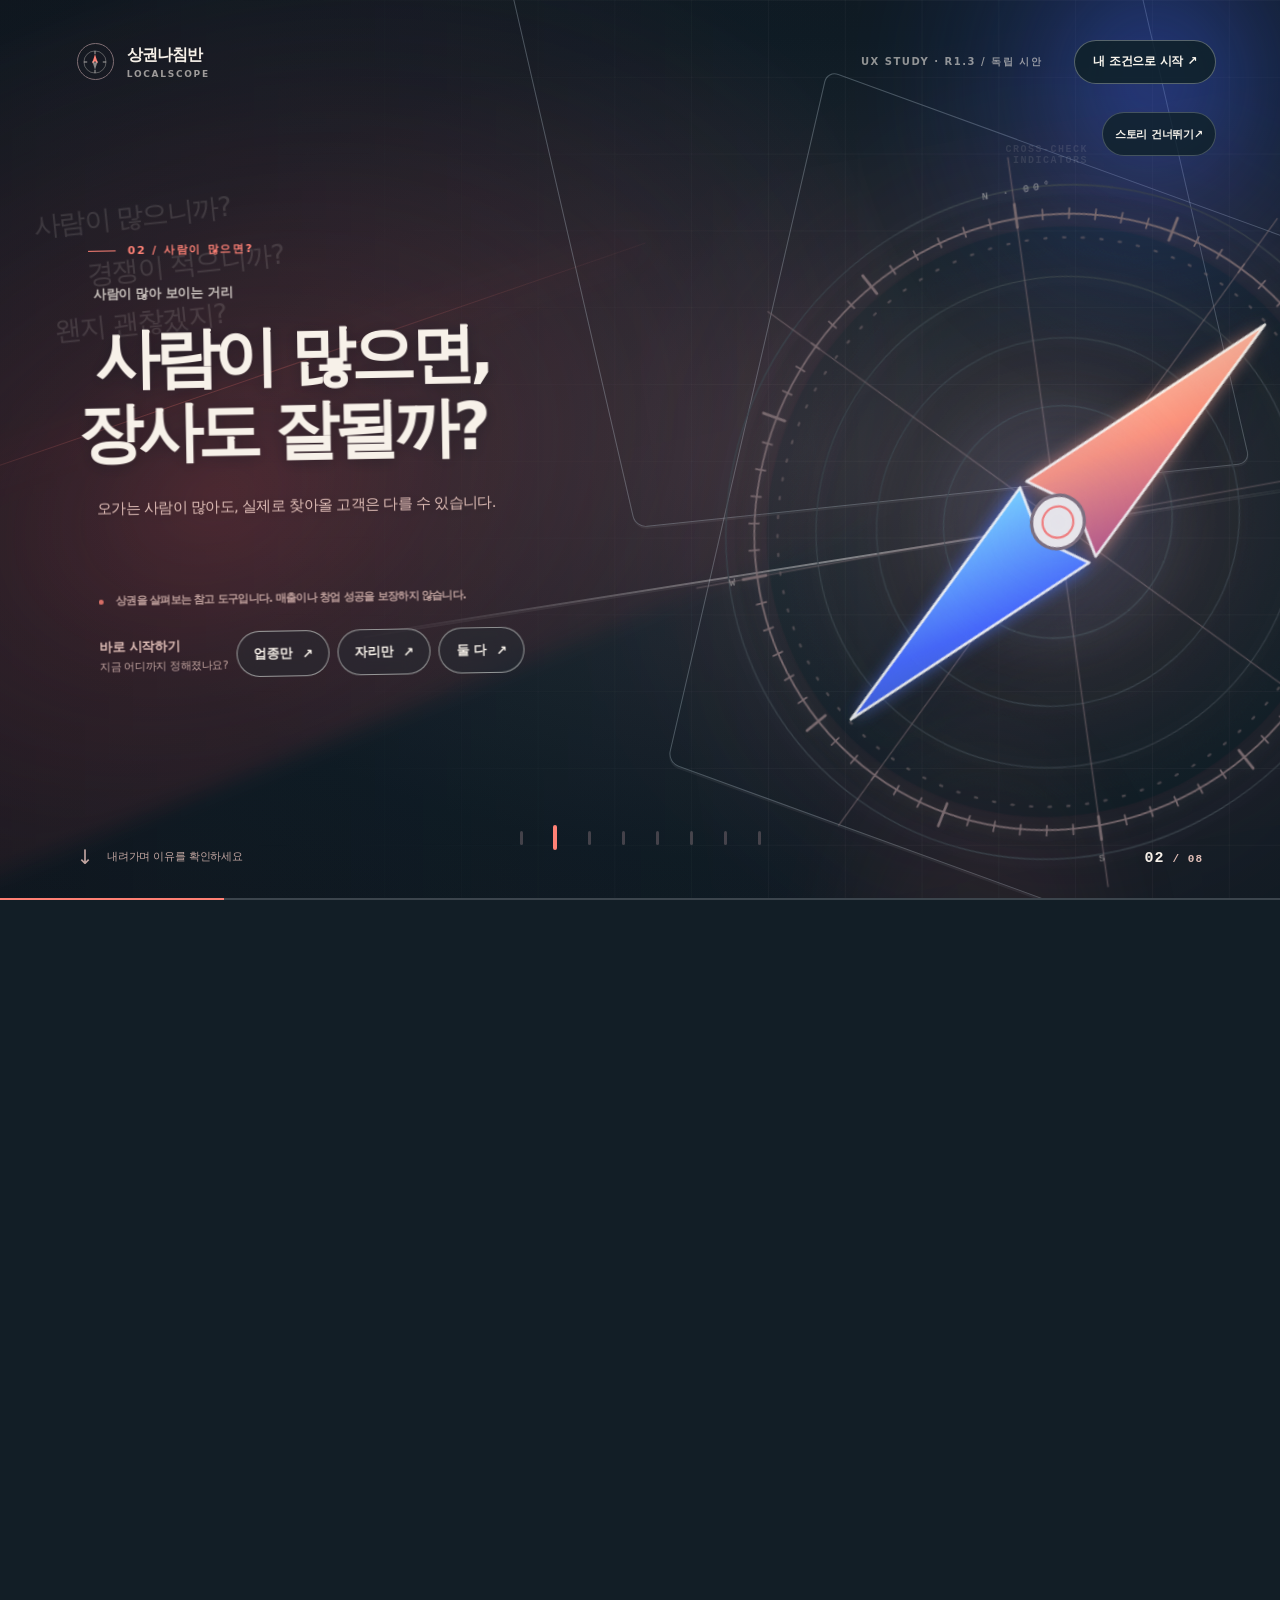
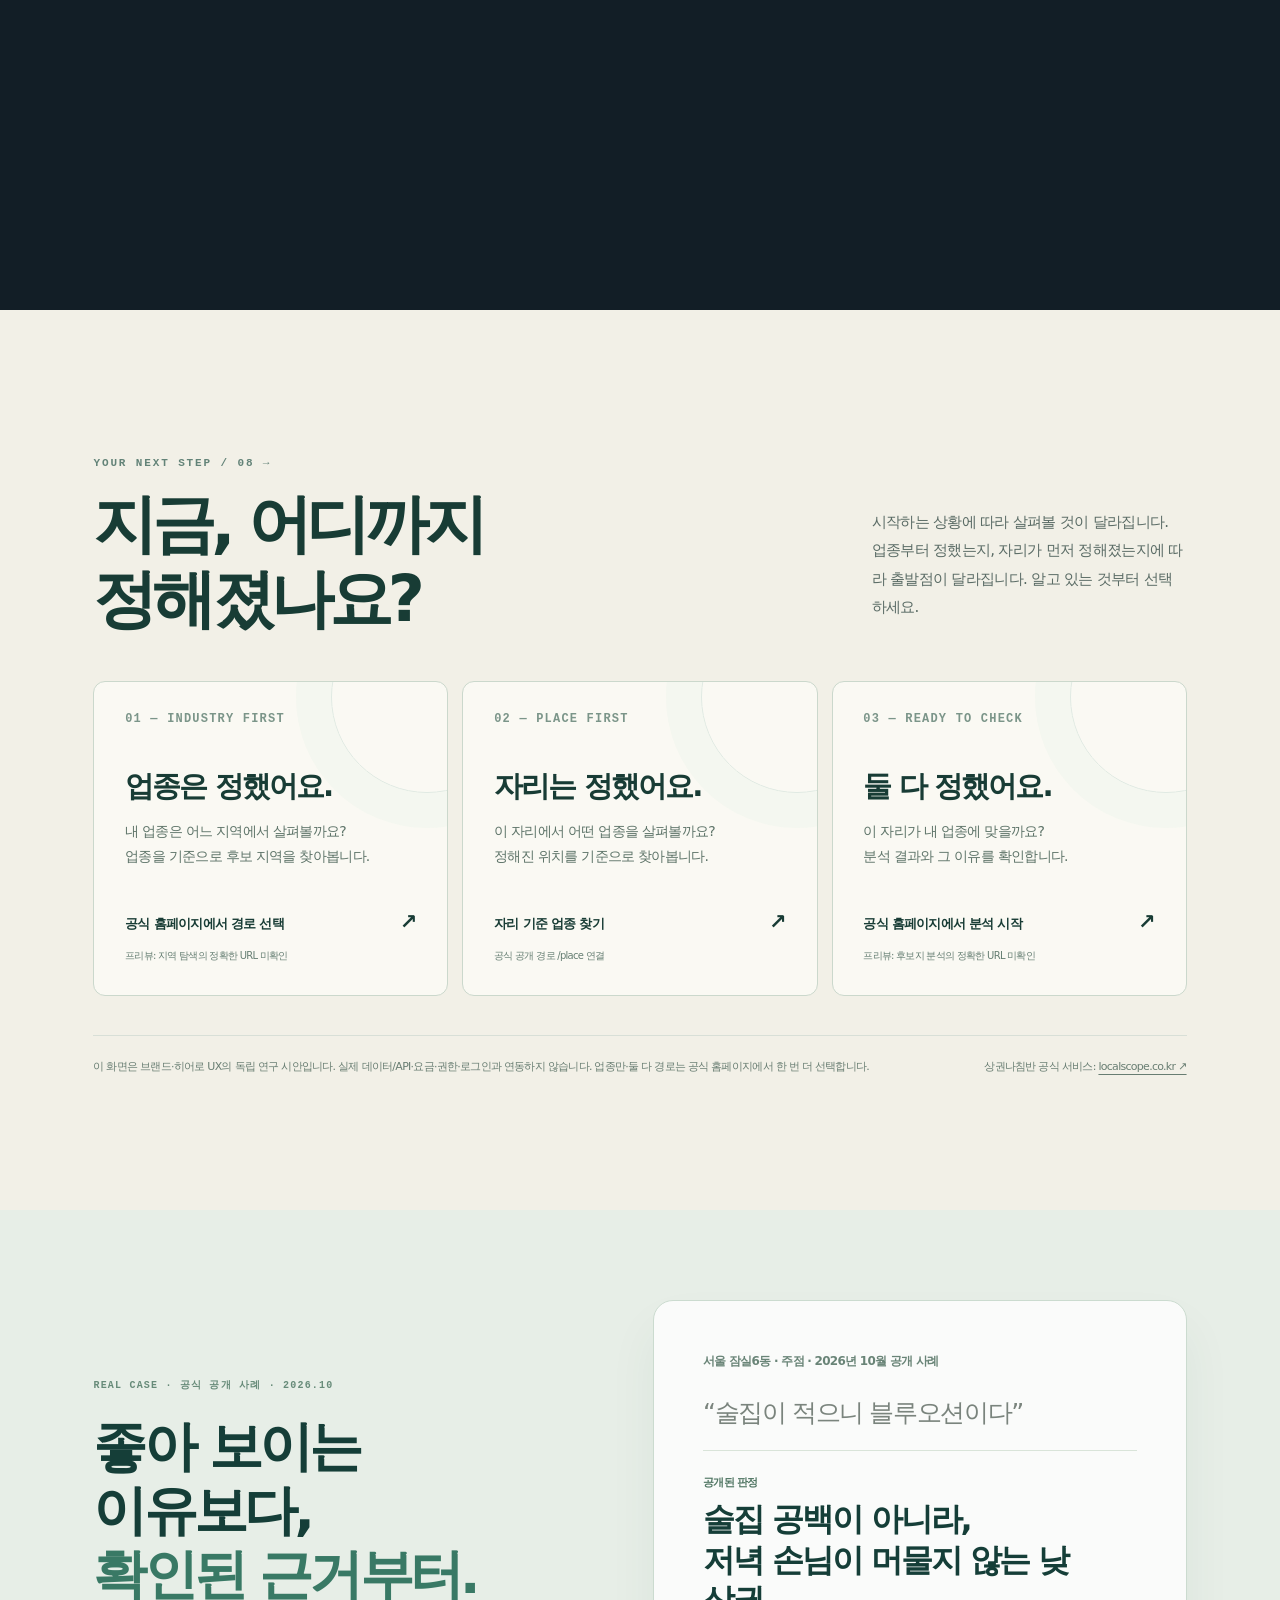
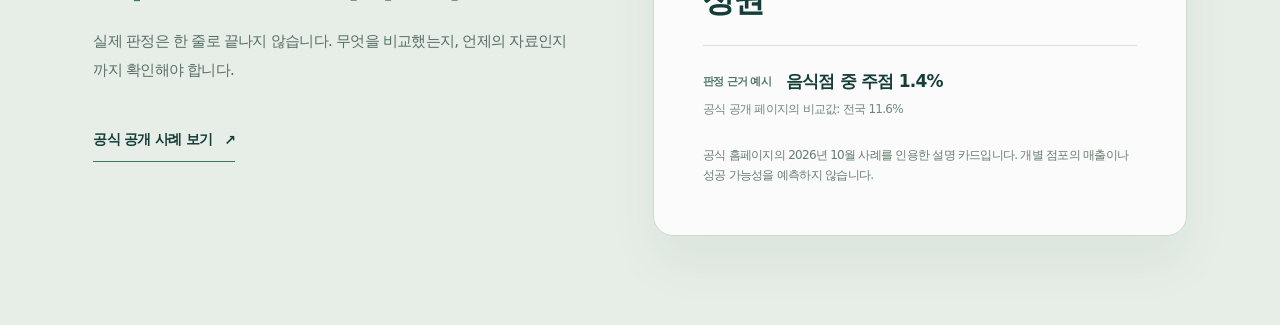
==== commit 28976e5c: "Update print statement to say 'Goodbye World'" ====
--- a/index.html
+++ b/index.html
@@ -4,8 +4,8 @@
   <meta charset="utf-8">
   <meta name="viewport" content="width=device-width, initial-scale=1, viewport-fit=cover">
   <meta name="theme-color" content="#15232a">
-  <meta name="description" content="상권나침반 히어로 UX 8틱 독립 연구 시안. 불편한 확신에서 근거 있는 판정으로 움직이는 스크롤 경험.">
-  <title>상권나침반 — From Friction to Clarity | UX Study R1</title>
+  <meta name="description" content="상권나침반 R1.3 독립 UX 연구 시안. 8단계 스크롤, 절제된 2.5D 나침반, 근거 확인과 빠른 진입.">
+  <title>상권나침반 — 감으로만 고르지 않도록 | UX Study R1.3</title>
   <style>
     :root{color-scheme:light;--dark:#121e26;--cream:#f2f0e7;--forest:#153c36;--rust:#e77165;--ink:#f7f1e9;--muted:#d8baba;--accent:#ec7568;--dial-stroke:rgba(242,222,214,.43);--dial-faint:rgba(255,237,229,.12);--comfort:0;--tension:1;--phase:0;--evidence:0;--glass:rgba(25,35,42,.45);--mobile-shift:0px}
     *{box-sizing:border-box}
@@ -110,32 +110,219 @@
     @media (max-width:390px){.copy-column{left:22px;width:calc(100% - 42px)}.copy-panel h1,.copy-panel h2{font-size:clamp(33px,9vw,40px)}.copy-panel .subcopy{max-width:298px;font-size:12.5px}.dial-holder{right:calc(-320px + var(--mobile-shift));top:62%;opacity:.63}.brand-name{font-size:13px}.copy-meta{font-size:9px}.scroll-cue{font-size:9px}}
     @media (max-height:650px) and (min-width:751px){.copy-column{top:50%;min-height:370px}.copy-panels{height:270px}.copy-panel h1,.copy-panel h2{font-size:clamp(40px,4.4vw,66px)}.copy-meta{margin-bottom:13px}.stage-skip{top:76px}.signal{bottom:12%}}
     @media (prefers-reduced-motion:reduce){html{scroll-behavior:auto}#journey{height:100svh;min-height:620px}.stage{min-height:620px}.copy-panel,.copy-panel.is-active,.next-hint,.dial-holder,.red-sweep,.red-haze,.copy-column{transition:none!important;animation:none!important}.stage-skip,.ticks,.scroll-cue{display:none!important}.reduce-note{display:inline}.next-hint{opacity:1;transform:none;pointer-events:auto}.copy-panel:not(:last-child){display:none}.copy-panel:last-child{opacity:1;transform:none;filter:none}}
-  </style>
+
+    /* Mid-transition readability layer: keeps the left text region legible while the compass palette turns light. */
+    .contrast-veil{position:absolute;inset:0;z-index:8;background:linear-gradient(90deg,rgba(10,24,33,.88),rgba(10,24,33,.75) 38%,rgba(10,24,33,.28) 61%,transparent 78%);opacity:var(--veil,0);pointer-events:none}
+    .copy-column{color:var(--copy-ink,#f7f1e9)}
+    .copy-meta,.copy-panel .title-accent{color:var(--copy-accent,#ff8175)}
+    .stage-header .brand{color:var(--copy-ink,#f7f1e9)}
+    .top-cta{background:rgba(15,33,39,.84);color:#f9f6ed;border-color:rgba(235,241,233,.32)}
+    .top-cta:hover{background:#f4f6ee;color:#153c36}
+    .stage-skip{background:rgba(15,33,39,.78);color:#f6f3eb;border:1px solid rgba(234,240,233,.23);border-radius:50px;padding:8px 12px}
+    .depth-toggle{background:rgba(15,33,39,.78)!important;color:#f6f3eb!important;border-color:rgba(234,240,233,.23)!important}
+    .copy-panel h1,.copy-panel h2{ text-shadow:var(--copy-shadow,none) }
+    .copy-panel .subcopy{ text-shadow:var(--copy-shadow,none) }
+    .copy-panel .subcopy,.copy-footer{color:var(--copy-muted,#e1bfb8)}
+    @media(max-width:750px){.contrast-veil{background:linear-gradient(180deg,rgba(10,24,33,.88),rgba(10,24,33,.70) 53%,rgba(10,24,33,.15) 80%,transparent)}}
+    /* R1.1 study-only text-depth layer (toggled for A/B comparison) */
+    .depth-toggle{position:absolute;z-index:23;top:156px;right:clamp(25px,5vw,90px);display:flex;align-items:center;gap:8px;padding:8px 12px;border:1px solid var(--dial-stroke);border-radius:999px;background:rgba(20,30,37,.06);color:var(--muted);font-size:10px;font-weight:620;line-height:1.5;letter-spacing:-.025em;cursor:pointer;transition:background .2s,color .2s}
+    .depth-toggle strong{font-size:10px;letter-spacing:.04em;color:var(--accent)}
+    .depth-toggle:hover{background:rgba(150,163,146,.12);color:var(--ink)}
+    .depth-on .copy-panels{perspective:1050px;transform-style:preserve-3d}
+    .depth-on .copy-panel .line{--line-shift:0px;transform-origin:left center;backface-visibility:hidden}
+    .depth-on .copy-panel .line:nth-of-type(2){--line-shift:calc(var(--tension) * -18px)}
+    .depth-on .copy-panel.is-active .line{animation:line-arrive .82s cubic-bezier(.19,.72,.21,1) both}
+    .depth-on .copy-panel.is-active .line:nth-of-type(2){animation-delay:.075s}
+    .depth-on .copy-panel.is-active .subcopy{animation:detail-arrive .72s cubic-bezier(.19,.72,.21,1) .13s both}
+    .depth-on .copy-panel.is-active .caption{animation:caption-arrive .6s cubic-bezier(.19,.72,.21,1) both}
+    .depth-on .copy-meta{transform:translate3d(calc(var(--tension) * -5px),0,0)}
+    @keyframes line-arrive{0%{opacity:.58;transform:translate3d(calc(var(--line-shift) - 8px),15px,-38px) rotateX(3deg)}100%{opacity:1;transform:translate3d(var(--line-shift),0,0) rotateX(0deg)}}
+    @keyframes detail-arrive{0%{opacity:0;transform:translate3d(-6px,11px,-22px)}100%{opacity:1;transform:translate3d(0,0,0)}}
+    @keyframes caption-arrive{0%{opacity:.1;transform:translate3d(-5px,6px,-18px)}100%{opacity:.77;transform:translate3d(0,0,0)}}
+    @media (max-width:750px){.depth-toggle{top:124px;right:23px;padding:7px 10px;font-size:9px}.depth-on .copy-panel .line:nth-of-type(2){--line-shift:calc(var(--tension) * -9px)}}
+    @media (max-height:650px) and (min-width:751px){.depth-toggle{top:110px}}
+    @media (prefers-reduced-motion:reduce){.depth-toggle{display:none!important}.depth-on .copy-panel.is-active .line,.depth-on .copy-panel.is-active .subcopy,.depth-on .copy-panel.is-active .caption{animation:none!important;transform:none!important}}
+
+    /* R1.2 / visually grounded field: an abstract land surface, not a literal green-space photograph. */
+    .field-world{position:absolute;inset:0;z-index:1;opacity:calc(var(--comfort) * .97);overflow:hidden;pointer-events:none;
+      background:linear-gradient(180deg,transparent 45%,rgba(212,231,202,.025) 56%,rgba(176,207,158,.14) 77%,rgba(145,179,131,.26) 100%)}
+    .field-horizon{position:absolute;left:-16%;right:-16%;bottom:-27%;height:78%;
+      border-radius:54% 46% 0 0/35% 34% 0 0;transform:rotate(-3deg) translateZ(0);transform-origin:center bottom;
+      background:radial-gradient(ellipse at 58% 0%,rgba(255,255,237,.58),transparent 56%),
+                 linear-gradient(174deg,rgba(235,246,217,.04) 0%,rgba(167,196,151,.16) 41%,rgba(130,167,116,.34) 100%);
+      box-shadow:inset 0 28px 66px rgba(255,255,245,.33),0 -24px 110px rgba(192,221,185,.16)}
+    .field-grass{position:absolute;left:-6%;right:-6%;bottom:-2%;height:39%;opacity:.25;
+      background-image:repeating-linear-gradient(107deg,transparent 0px,transparent 11px,rgba(74,123,84,.25) 12px,transparent 13px,transparent 24px),
+        repeating-linear-gradient(67deg,transparent 0px,transparent 17px,rgba(109,151,94,.24) 18px,transparent 20px,transparent 32px);
+      background-size:97px 68px,113px 76px;mask-image:linear-gradient(to bottom,transparent,rgba(0,0,0,.18) 26%,#000 100%);
+      -webkit-mask-image:linear-gradient(to bottom,transparent,rgba(0,0,0,.18) 26%,#000 100%);transform:rotate(-2deg)}
+    .field-light{position:absolute;inset:44% 5% -18% 33%;background:radial-gradient(ellipse at 63% 39%,rgba(255,251,225,.34),transparent 64%)}
+    .field-anchor{position:absolute;left:67%;bottom:13%;width:25%;height:7%;border-radius:50%;
+      transform:rotate(-5deg);filter:blur(22px);background:radial-gradient(ellipse,rgba(57,99,74,.32),transparent 72%)}
+    /* Quick choice: visitors need not complete all eight scroll ticks to start. */
+    .quick-start{margin-top:17px;display:flex;align-items:center;flex-wrap:wrap;gap:12px;pointer-events:auto;position:relative;z-index:35}
+    .quick-label{font-size:11px;font-weight:670;letter-spacing:-.02em;line-height:1.5;color:var(--copy-muted,#e1bfb8)}
+    .quick-buttons{display:flex;flex-wrap:wrap;gap:7px}
+    .quick-buttons a{color:var(--copy-ink,#f7f1e9);border:1px solid currentColor;background:rgba(34,61,53,.09);
+      padding:8px 12px;min-height:38px;display:inline-flex;gap:10px;align-items:center;justify-content:center;
+      border-radius:99px;font-size:11px;font-weight:750;letter-spacing:-.02em;transition:background .18s,transform .18s,border-color .18s}
+    .quick-buttons a:hover{background:rgba(107,158,115,.22);transform:translateY(-2px)}
+    .quick-buttons a:focus-visible{outline:3px solid #e69d4b;outline-offset:3px}
+    .card:target{outline:3px solid #6b9a83;outline-offset:4px;background:#fff}
+    @media(max-width:750px){
+      .field-world{background:linear-gradient(180deg,transparent 43%,rgba(177,203,161,.08) 69%,rgba(146,182,128,.31) 100%)}
+      .field-horizon{height:62%;bottom:-26%;left:-55%;right:-22%}.field-anchor{left:67%;bottom:23%;width:29%}
+      .field-grass{height:28%;opacity:.20}.quick-start{margin-top:9px;gap:6px;max-width:340px}
+      .quick-label{display:block;width:100%;font-size:10px}.quick-buttons{gap:6px}
+      .quick-buttons a{font-size:10px;min-height:34px;padding:6px 10px}
+    }
+    @media(max-height:700px) and (max-width:750px){
+      .quick-start{position:absolute;top:336px;left:0;margin:0;max-width:340px}
+    }
+    @media(prefers-reduced-motion:reduce){
+      .quick-buttons a{transition:none!important}.field-world,.field-horizon,.field-grass,.field-anchor{transition:none!important}
+    }
+  
+    /* R1.3: restrained dimensional compass inspired by the supplied visual reference.
+       Decorative planes and blue/coral light recede as evidence becomes clear. */
+    .tech-field{position:absolute;z-index:3;inset:0;overflow:hidden;pointer-events:none;opacity:calc(var(--tension)*.95)}
+    .track{position:absolute;display:block;border:1px solid rgba(204,223,233,.31);border-radius:12px;transform:rotate(-13deg) skewY(7deg);box-shadow:0 2px 0 rgba(255,255,255,.06)}
+    .track-a{height:72%;width:48%;left:44%;top:-16%}
+    .track-b{height:79%;width:50%;left:57%;top:19%;transform:rotate(13deg) skewY(7deg)}
+    .track-c{height:2px;width:76%;left:28%;top:62%;transform:rotate(-9deg);border:0;background:linear-gradient(90deg,transparent,rgba(242,242,242,.5),transparent)}
+    .blue-bloom{position:absolute;right:-13vw;top:-27%;width:46vw;height:60vw;max-height:650px;background:radial-gradient(ellipse at center,rgba(67,98,248,.51),rgba(49,85,206,.18) 33%,transparent 66%);filter:blur(38px)}
+    .red-bloom{position:absolute;right:8%;bottom:-41%;width:31vw;height:47vw;background:radial-gradient(ellipse,rgba(244,112,107,.10),transparent 70%);filter:blur(35px)}
+    .dial-holder{transform:translate3d(calc((1 - var(--phase)) * 13%), -50%,0) rotateX(calc(var(--tension)*10deg)) rotateY(calc(var(--tension)*-14deg)) rotateZ(calc(var(--tension)*-8deg)) scale(calc(1.02 - var(--phase) * .12));transform-style:preserve-3d;perspective:1200px}
+    .dial{filter:drop-shadow(0 27px 31px rgba(5,15,30,.22)) drop-shadow(0 4px 5px rgba(255,255,255,.06))}
+    .dial .ring{stroke-width:1.65;filter:drop-shadow(0 0 6px rgba(255,255,255,.08))}
+    .dial .ring.faint{stroke-width:1.1}
+    .needle-light{opacity:calc(var(--tension)*.95)}
+    .north-half,.south-half{stroke:rgba(255,252,246,.82);stroke-width:2.5;stroke-linejoin:round}
+    .north-half{opacity:calc(1 - var(--comfort)*.93)}
+    .south-half{opacity:calc(1 - var(--comfort)*.93)}
+    .calm-half,.calm-tail{opacity:var(--comfort);stroke:rgba(255,255,255,.65);stroke-width:2}
+    .needle-edge{fill:none;stroke:rgba(252,255,250,.42);stroke-width:1.7;stroke-linejoin:round}
+    .dial-holder::after{content:"";position:absolute;inset:18%;border-radius:50%;pointer-events:none;background:radial-gradient(circle at 50% 50%,rgba(82,116,247,.11),transparent 43%);opacity:var(--tension)}
+    /* First-action usability. Official /place route is verified; unknown routes stay on the official landing page. */
+    .quick-start{margin-top:23px;gap:9px;align-items:center}
+    .quick-label{font-size:13px;font-weight:780}
+    .quick-label small{display:block;margin-top:2px;font-size:11px;letter-spacing:-.035em;font-weight:530;opacity:.84}
+    .quick-buttons{gap:8px}
+    .quick-buttons a{min-height:46px;min-width:86px;padding:10px 16px;font-size:13px;background:rgba(26,46,52,.28);border-color:rgba(235,240,235,.56);backdrop-filter:blur(12px);-webkit-backdrop-filter:blur(12px)}
+    .quick-buttons a:hover{background:rgba(114,169,147,.23)}
+    .depth-toggle{display:none}
+    /* Keep a high-contrast copy island even when the background color is midway. */
+    .copy-panel h1,.copy-panel h2{font-weight:790;line-height:1.14}
+    .copy-column{will-change:transform}
+    .copy-panel .subcopy{font-size:clamp(14px,1.16vw,17px);line-height:1.77}
+    .stage-skip{min-height:44px;display:inline-flex;align-items:center}
+    .top-cta{min-height:44px;display:inline-flex;align-items:center}
+    .tick-button{width:26px;height:44px}
+    .copy-column .quick-start a{pointer-events:auto}
+    /* Official case teaser sits after the main routes; it never delays the initial CTA. */
+    .proof a:focus-visible{outline:3px solid #24584b;outline-offset:6px}
+    .proof{background:#e7eee7;padding:clamp(58px,7vw,104px) clamp(24px,7.3vw,130px);color:#153e38}
+    .proof-shell{max-width:1440px;margin:0 auto;display:grid;grid-template-columns:.95fr 1.05fr;gap:clamp(24px,6vw,98px);align-items:center}
+    .proof-eyebrow{color:#678b79;letter-spacing:.12em;font:730 10px/1.5 ui-monospace,monospace}
+    .proof-intro h2{font-size:clamp(36px,4.2vw,64px);line-height:1.19;letter-spacing:-.07em;word-break:keep-all;margin:22px 0 20px}
+    .proof-intro h2 em{font-style:normal;color:#397965}
+    .proof-intro p{max-width:480px;line-height:1.9;color:#566e66;font-size:15px}
+    .proof-link{display:inline-flex;min-height:44px;align-items:center;gap:12px;border-bottom:1px solid #397965;font-size:14px;font-weight:740;margin-top:19px}
+    .proof-example{background:rgba(255,255,255,.8);border:1px solid #cbdbcf;padding:clamp(23px,4.3vw,49px);border-radius:20px;box-shadow:0 28px 50px rgba(40,79,63,.06)}
+    .proof-location{font-size:12px;line-height:1.7;color:#698477;font-weight:750}
+    .proof-myth{font-size:clamp(18px,2vw,25px);letter-spacing:-.055em;margin:25px 0 21px;color:#7a847d}
+    .proof-answer{border-top:1px solid #d9e4d9;border-bottom:1px solid #d9e4d9;padding:24px 0;display:grid;gap:9px}
+    .proof-answer span,.proof-data span{font-size:11px;font-weight:750;color:#507663}
+    .proof-answer strong{font-size:clamp(23px,2.5vw,35px);line-height:1.27;letter-spacing:-.065em;word-break:keep-all}
+    .proof-data{display:flex;flex-wrap:wrap;gap:8px 15px;align-items:center;margin-top:24px}
+    .proof-data strong{font-size:17px;letter-spacing:-.045em}
+    .proof-data small{font-size:12px;color:#72887b}
+    .proof-caution{color:#687d71;font-size:12px;line-height:1.7;margin:27px 0 0}
+    @media(max-width:1100px){.proof-shell{gap:24px}}
+    @media(max-width:750px){
+      .tech-field{opacity:calc(var(--tension)*.63)}
+      .track-a{left:30%;width:73%;top:-18%}.track-b{left:55%;width:60%;top:22%}
+      .blue-bloom{right:-46%;top:-13%;width:100%;height:420px}
+      .copy-column{top:41.5%;min-height:0}
+      .copy-meta{font-size:11px}
+      .copy-panel .caption{font-size:13px}
+      .copy-panel .subcopy{font-size:14px;line-height:1.68}
+      .copy-footer{font-size:11px;line-height:1.55}
+      .quick-start{margin-top:14px;gap:7px;max-width:350px}
+      .quick-label{font-size:12px}
+      .quick-label small{display:inline;margin:0 0 0 5px;font-size:11px}
+      .quick-buttons{gap:7px}
+      .quick-buttons a{min-height:44px;min-width:86px;padding:10px 12px;font-size:12px}
+      .stage-foot{bottom:16px}
+      .stage-skip{min-height:44px;top:78px}
+      .proof-shell{grid-template-columns:1fr;gap:25px}
+      .proof-intro h2{font-size:37px;margin:16px 0}
+    }
+    @media(max-width:390px){
+      .copy-column{top:40%;left:23px;width:calc(100% - 45px)}
+      .copy-panel h1,.copy-panel h2{font-size:clamp(31px,8.3vw,37px)}
+      .copy-panel .subcopy{font-size:13.5px}
+      .quick-label small{display:block;margin:1px 0 0}
+      .quick-buttons a{min-width:83px;padding:9px 11px}
+    }
+    @media(max-height:700px) and (max-width:750px){
+      /* Keep the first sentence below the skip control on short devices.
+         Save vertical space within the story, not by hiding the actual CTA. */
+      .copy-column{top:52%}
+      .copy-meta{margin-bottom:9px}
+      .copy-panel .caption{margin-bottom:9px}
+      .copy-panel .subcopy{margin-top:13px;line-height:1.45}
+      .copy-panels{height:196px}
+      .copy-footer{margin-top:7px;line-height:1.4}
+      .quick-start{position:relative;top:auto;left:auto;margin-top:7px}
+      .quick-label small{display:none}
+      .next-hint{display:none!important}
+    }
+    @media(prefers-reduced-motion:reduce){
+      .dial-holder{transform:none!important;right:-7vw;top:50%}
+      .tech-field{opacity:0!important}
+      .needle-light{opacity:0!important}
+      .quick-buttons a,.proof-link{transition:none!important}
+    }
+</style>
 </head>
 <body>
   <a class="jump-link" href="#choose">이야기 건너뛰고 분석 경로 보기</a>
   <main>
-    <p class="sr-only">상권나침반은 업종과 후보지를 둘러싼 통념을 공공데이터와 비교하고, 판단에 필요한 근거와 한계 및 다음 확인 행동을 안내합니다. 분석은 매출이나 창업 성공을 보장하지 않습니다. 원한다면 이야기 건너뛰기 링크로 세 가지 시작 경로를 선택할 수 있습니다.</p>
+    <p class="sr-only">상권나침반은 상권을 감으로만 고르지 않도록, 업종과 후보지에 관한 판단의 근거와 한계, 다음 확인할 일을 안내합니다. 분석은 매출이나 창업 성공을 보장하지 않습니다. 원한다면 이야기 건너뛰기 링크로 세 가지 시작 경로를 선택할 수 있습니다.</p>
     <section id="journey" aria-label="상권나침반 서비스 소개 — 8단계 스크롤 스토리">
-      <div class="stage" id="stage" data-step="0">
+      <div class="stage depth-on" id="stage" data-step="0">
         <div class="light-wash" aria-hidden="true"></div>
+        <!-- R1.2 study-only terrain. Emotional reassurance, NOT a claim of commercial success. -->
+        <div class="field-world" aria-hidden="true">
+          <div class="field-horizon"></div>
+          <div class="field-grass"></div>
+          <div class="field-light"></div>
+          <div class="field-anchor"></div>
+        </div>
         <div class="grid-lines" aria-hidden="true"></div>
         <div class="red-haze" aria-hidden="true"></div>
         <div class="red-sweep" aria-hidden="true"></div>
-        <div class="ghost-words" aria-hidden="true"><span>손님이 많으니까?</span><span>경쟁이 적으니까?</span><span>왠지 잘될 것 같아서?</span></div>
+        <div class="tech-field" aria-hidden="true"><i class="track track-a"></i><i class="track track-b"></i><i class="track track-c"></i><i class="blue-bloom"></i><i class="red-bloom"></i></div>
+        <div class="contrast-veil" aria-hidden="true"></div>
+        <div class="ghost-words" aria-hidden="true"><span>사람이 많으니까?</span><span>경쟁이 적으니까?</span><span>왠지 괜찮겠지?</span></div>
         <header class="stage-header">
           <div class="brand" aria-label="상권나침반 LocalScope">
             <span class="brand-icon" aria-hidden="true"><svg viewBox="0 0 40 40"><circle cx="20" cy="20" r="17" fill="none" stroke="currentColor" stroke-width=".8" opacity=".6"/><path d="M20 3V8M20 32v5M3 20h5M32 20h5" stroke="currentColor" stroke-width="1"/><path d="M20 8L15.5 22.4L20 19L24.5 22.4Z" fill="var(--accent)"/><path d="M20 32L24.5 17.6L20 21L15.5 17.6Z" fill="currentColor" opacity=".5"/></svg></span>
             <span class="brand-name">상권나침반<small>LOCALSCOPE</small></span>
           </div>
-          <div class="header-right"><span class="study-tag">UX STUDY · R1 / 독립 시안</span><a class="top-cta" href="https://localscope.co.kr/" target="_blank" rel="noopener noreferrer" title="상권나침반 공식 홈페이지 새 창으로 열기">공식 사이트에서 분석 ↗</a></div>
+          <div class="header-right"><span class="study-tag">UX STUDY · R1.3 / 독립 시안</span><a class="top-cta" href="#choose" title="업종 또는 자리가 정해진 상태에 맞춰 분석 시작 경로 선택하기">내 조건으로 시작 ↗</a></div>
         </header>
         <button id="skipStory" class="stage-skip" type="button">스토리 건너뛰기 <span aria-hidden="true">↗</span></button>
+        
         <div class="dial-holder" id="dialHolder" aria-hidden="true">
           <svg viewBox="0 0 700 700" class="dial" role="presentation">
             <defs>
               <radialGradient id="centerglow" cx="50%" cy="50%" r="50%"><stop offset="0" stop-color="#e4fcdd" stop-opacity=".10"/><stop offset="1" stop-color="#e4fcdd" stop-opacity="0"/></radialGradient>
-              <linearGradient id="rubyFill" x1=".5" y1="0" x2=".5" y2="1"><stop offset="0" stop-color="#ffb0a4" stop-opacity=".83"/><stop offset="1" stop-color="#e85f65" stop-opacity=".45"/></linearGradient>
+              <linearGradient id="rubyFill" x1="0" y1="0" x2="1" y2="1"><stop offset="0" stop-color="#ffd3bb"/><stop offset=".52" stop-color="#fd947d"/><stop offset="1" stop-color="#b95682"/></linearGradient>
+              <linearGradient id="blueFill" x1="0" y1="0" x2="1" y2="1"><stop offset="0" stop-color="#7bd5ff"/><stop offset=".58" stop-color="#4668fa"/><stop offset="1" stop-color="#3959b8"/></linearGradient>
+              <linearGradient id="coolFill" x1="0" y1="0" x2="1" y2="1"><stop offset="0" stop-color="#a2d8bf"/><stop offset="1" stop-color="#316f61"/></linearGradient>
+              <filter id="needleBlur"><feGaussianBlur stdDeviation="7"/></filter>
             </defs>
             <circle cx="350" cy="350" r="302" class="ring faint"/><circle cx="350" cy="350" r="276" class="ring"/><circle cx="350" cy="350" r="255" class="orbital"/><circle cx="350" cy="350" r="220" class="ring faint"/><circle cx="350" cy="350" r="165" class="ring faint"/><circle cx="350" cy="350" r="104" class="ring faint"/>
             <path d="M350 18V682M18 350H682" class="cross"/><path d="M116 116L584 584M584 116L116 584" class="cross" opacity=".25"/>
@@ -143,12 +330,18 @@
             <text class="dial-index" x="355" y="52" text-anchor="middle">N · 00°</text><text class="dial-index" x="654" y="354" text-anchor="middle">E</text><text class="dial-index" x="350" y="658" text-anchor="middle">S</text><text class="dial-index" x="53" y="354" text-anchor="middle">W</text>
             <circle cx="350" cy="350" r="148" fill="url(#centerglow)"/>
             <g id="needleGroup" class="needle-wrap">
-              <path d="M350 84L314 344L350 328Z" class="needle-ruby"/><path d="M350 84L386 344L350 328Z" fill="var(--accent)" opacity=".63"/>
-              <path d="M350 616L313 358L350 373Z" class="needle-cool"/><path d="M350 616L387 358L350 373Z" class="needle-shadow"/>
-              <path d="M84 350L344 315L329 350Z" class="needle-shadow"/><path d="M616 350L356 315L371 350Z" class="needle-shadow"/>
+              <g class="needle-light" filter="url(#needleBlur)">
+                <path d="M350 97L301 347L350 329L399 347Z" fill="#ff957c" opacity=".55"/>
+                <path d="M350 602L300 353L350 370L400 353Z" fill="#416bf8" opacity=".6"/>
+              </g>
+              <path d="M350 97L303 346L350 328L397 346Z" fill="url(#rubyFill)" class="north-half"/>
+              <path d="M350 603L303 354L350 372L397 354Z" fill="url(#blueFill)" class="south-half"/>
+              <path d="M350 97L303 346L350 328L397 346Z" fill="url(#coolFill)" class="calm-half"/>
+              <path d="M350 603L303 354L350 372L397 354Z" fill="#426d64" class="calm-tail"/>
+              <path d="M350 97L303 346L350 328L397 346Z" class="needle-edge"/>
+              <path d="M350 603L303 354L350 372L397 354Z" class="needle-edge"/>
             </g>
-            <circle cx="350" cy="350" r="25" class="needle-core"/><circle cx="350" cy="350" r="10" fill="var(--accent)"/>
-            <circle cx="350" cy="350" r="4" fill="var(--ink)"/>
+            <circle cx="350" cy="350" r="24" class="needle-core"/><circle cx="350" cy="350" r="14" fill="none" stroke="var(--accent)" stroke-width="2"/><circle cx="350" cy="350" r="5" fill="var(--ink)"/>
           </svg>
           <div class="dial-vignette"></div>
         </div>
@@ -158,60 +351,68 @@
           <div class="copy-meta"><span id="chapterLabel">01 / 질문의 시작</span></div>
           <div class="copy-panels" id="copyPanels">
             <article class="copy-panel is-active" data-index="0" aria-hidden="true">
-              <p class="caption">상권나침반은 업종과 후보지를 공공데이터로 판정합니다.</p>
-              <h1><span class="line">이 자리,</span><span class="line"><em class="title-accent" style="font-style:normal">감으로</em> 정해도 될까?</span></h1>
-              <p class="subcopy">사람도 많고 가게도 많은데.<br>정작 내 업종에 맞는 자리인지는 아직 모르겠습니다.</p>
+              <p class="caption">가게를 열 자리, 어떻게 고르시나요?</p>
+              <h1><span class="line">상권을 <em class="title-accent" style="font-style:normal">감으로만</em></span><span class="line">고르지 않도록.</span></h1>
+              <p class="subcopy">사람이 많아도, 주변에 가게가 적어도.<br>그 이유를 보기 전에는 내게 맞는 자리인지 알기 어렵습니다.</p>
             </article>
             <article class="copy-panel" data-index="1" aria-hidden="true">
-              <p class="caption">첫 번째로 떠오르는 생각</p>
-              <h2><span class="line">사람이 많으니까,</span><span class="line">괜찮겠지.</span></h2>
-              <p class="subcopy">하지만 지나가는 사람이 모두 내 고객이 되는 건 아닙니다.</p>
+              <p class="caption">사람이 많아 보이는 거리</p>
+              <h2><span class="line">사람이 많으면,</span><span class="line">장사도 잘될까?</span></h2>
+              <p class="subcopy">오가는 사람이 많아도, 실제로 찾아올 고객은 다를 수 있습니다.</p>
             </article>
             <article class="copy-panel" data-index="2" aria-hidden="true">
-              <p class="caption">두 번째로 떠오르는 생각</p>
-              <h2><span class="line">경쟁이 적으니까,</span><span class="line">기회일 거야.</span></h2>
-              <p class="subcopy">가게가 적다는 사실과 수요가 충분하다는 해석은 다를 수 있습니다.</p>
+              <p class="caption">비슷한 가게가 적은 곳</p>
+              <h2><span class="line">경쟁이 적으면,</span><span class="line">기회가 더 클까?</span></h2>
+              <p class="subcopy">가게가 적다고 해서, 필요한 손님까지 많다는 뜻은 아닙니다.</p>
             </article>
             <article class="copy-panel" data-index="3" aria-hidden="true">
-              <p class="caption">그 익숙한 계산에 질문 하나</p>
-              <h2><span class="line">그런데,</span><span class="line"><em class="title-accent" style="font-style:normal">내 자리에도</em> 맞을까?</span></h2>
-              <p class="subcopy">동네 전체의 분위기가 내 업종, 내 후보지에서도 같을까요?</p>
+              <p class="caption">이제 내 상황에서 다시 묻습니다.</p>
+              <h2><span class="line">좋아 보이는 동네,</span><span class="line"><em class="title-accent" style="font-style:normal">내 가게에도</em> 맞을까?</span></h2>
+              <p class="subcopy">같은 상권도 업종과 위치에 따라 살펴봐야 할 것이 달라집니다.</p>
             </article>
             <article class="copy-panel" data-index="4" aria-hidden="true">
-              <p class="caption">질문이 분명해지면</p>
-              <h2><span class="line">감각 대신,</span><span class="line">비교할 <em class="title-accent" style="font-style:normal">기준부터.</em></span></h2>
-              <p class="subcopy">업종과 후보지를 정하고, 서로 다른 지표를 같은 질문 아래 모읍니다.</p>
+              <p class="caption">좋아 보인다는 예상에서 벗어나</p>
+              <h2><span class="line">추측은 줄이고,</span><span class="line">비교할 <em class="title-accent" style="font-style:normal">기준부터.</em></span></h2>
+              <p class="subcopy">내가 정한 업종이나 자리에서 무엇을 확인할지 정리합니다.</p>
             </article>
             <article class="copy-panel" data-index="5" aria-hidden="true">
-              <p class="caption">기준 다음에는 확인 가능한 근거</p>
-              <h2><span class="line">답에는,</span><span class="line"><em class="title-accent" style="font-style:normal">이유가</em> 따라야 하니까.</span></h2>
-              <p class="subcopy">경쟁·수요·점포 흐름을 살펴보고, 사용한 근거와 기준 시점을 함께 봅니다.</p>
+              <p class="caption">결론을 보았다면, 그다음은</p>
+              <h2><span class="line">결론만 보지 말고,</span><span class="line"><em class="title-accent" style="font-style:normal">이유까지.</em></span></h2>
+              <p class="subcopy">경쟁 가게와 수요 흐름을 살펴보고, 어떤 자료를 언제 기준으로 썼는지 확인합니다.</p>
             </article>
             <article class="copy-panel" data-index="6" aria-hidden="true">
-              <p class="caption">필요하면 판단을 유보할 수도 있습니다.</p>
-              <h2><span class="line">맞으면 맞다.</span><span class="line">아니면, <em class="title-accent" style="font-style:normal">다시 본다.</em></span></h2>
-              <p class="subcopy">근거가 부족하거나 엇갈릴 때는 섣불리 확신하지 않습니다.</p>
+              <p class="caption">자료가 부족하거나 서로 다르다면</p>
+              <h2><span class="line">확실하지 않다면,</span><span class="line"><em class="title-accent" style="font-style:normal">결론을 미룹니다.</em></span></h2>
+              <p class="subcopy">정보가 모자라거나 엇갈릴 때는, 무리하게 답을 내리지 않습니다.</p>
             </article>
             <article class="copy-panel" data-index="7" aria-hidden="true">
-              <p class="caption">상권나침반 · 숫자를 판단의 근거로</p>
-              <h2><span class="line">더 많은 숫자보다,</span><span class="line"><em class="title-accent" style="font-style:normal">더 명확한 판단.</em></span></h2>
-              <p class="subcopy">한 줄 판정, 확인할 수 있는 근거, 그리고 다음 행동까지.<br>내 업종과 내 자리를 더 정확한 질문으로 살펴보세요.</p>
+              <p class="caption">상권나침반 · 내가 판단할 수 있도록</p>
+              <h2><span class="line">내 업종, 이 자리.</span><span class="line"><em class="title-accent" style="font-style:normal">근거부터 확인하세요.</em></span></h2>
+              <p class="subcopy">판정과 그 이유, 한계와 다음에 확인할 일까지.<br>내 상황에 맞춰 차근차근 살펴보세요.</p>
             </article>
           </div>
-          <div class="copy-footer"><span aria-hidden="true"></span>상권을 해석하는 참고 도구이며, 개별 매출이나 성공을 보장하지 않습니다.</div>
+          <div class="copy-footer"><span aria-hidden="true"></span>상권을 살펴보는 참고 도구입니다. 매출이나 창업 성공을 보장하지 않습니다.</div>
+          <nav class="quick-start" aria-label="기다리지 않고 바로 시작하는 세 가지 경로">
+            <span class="quick-label">바로 시작하기 <small>지금 어디까지 정해졌나요?</small></span>
+            <div class="quick-buttons">
+              <a href="https://localscope.co.kr/" target="_blank" rel="noopener noreferrer" aria-label="업종을 정했어요: 공식 홈페이지에서 지역 탐색 선택, 새 창">업종만 <span aria-hidden="true">↗</span></a>
+              <a href="https://localscope.co.kr/place" target="_blank" rel="noopener noreferrer" aria-label="자리를 정했어요: 공식 업종 탐색 바로 열기, 새 창">자리만 <span aria-hidden="true">↗</span></a>
+              <a href="https://localscope.co.kr/" target="_blank" rel="noopener noreferrer" aria-label="업종과 자리가 모두 있어요: 공식 홈페이지에서 후보지 분석 선택, 새 창">둘 다 <span aria-hidden="true">↗</span></a>
+            </div>
+          </nav>
         </div>
-        <div id="nextHint" class="next-hint"><a href="#choose">내 상황에 맞게 시작하기 <span aria-hidden="true">↘</span></a></div>
+        <div id="nextHint" class="next-hint"><a href="#choose">내 상황에 맞춰 살펴보기 <span aria-hidden="true">↘</span></a></div>
         <footer class="stage-foot">
-          <div class="scroll-cue"><span class="arrow" aria-hidden="true">↓</span><span>천천히 내려보세요<span class="reduce-note"> · 모션 최소화 모드</span></span></div>
+          <div class="scroll-cue"><span class="arrow" aria-hidden="true">↓</span><span>내려가며 이유를 확인하세요<span class="reduce-note"> · 모션 최소화 모드</span></span></div>
           <div class="ticks" role="group" aria-label="8개 장면 바로 이동">
-            <button class="tick-button" aria-label="1번째 단계, 질문의 시작" aria-current="step" data-go="0" type="button"></button>
-            <button class="tick-button" aria-label="2번째 단계, 익숙한 계산 하나" data-go="1" type="button"></button>
-            <button class="tick-button" aria-label="3번째 단계, 익숙한 계산 둘" data-go="2" type="button"></button>
-            <button class="tick-button" aria-label="4번째 단계, 질문의 전환" data-go="3" type="button"></button>
-            <button class="tick-button" aria-label="5번째 단계, 기준을 정하다" data-go="4" type="button"></button>
-            <button class="tick-button" aria-label="6번째 단계, 근거 확인" data-go="5" type="button"></button>
-            <button class="tick-button" aria-label="7번째 단계, 판단과 한계" data-go="6" type="button"></button>
-            <button class="tick-button" aria-label="8번째 단계, 다음 행동" data-go="7" type="button"></button>
+            <button class="tick-button" aria-label="1번째 단계, 감으로만 고르지 않도록" aria-current="step" data-go="0" type="button"></button>
+            <button class="tick-button" aria-label="2번째 단계, 사람이 많으면?" data-go="1" type="button"></button>
+            <button class="tick-button" aria-label="3번째 단계, 경쟁이 적으면?" data-go="2" type="button"></button>
+            <button class="tick-button" aria-label="4번째 단계, 내 가게에도 맞을까?" data-go="3" type="button"></button>
+            <button class="tick-button" aria-label="5번째 단계, 비교할 기준" data-go="4" type="button"></button>
+            <button class="tick-button" aria-label="6번째 단계, 결론과 이유" data-go="5" type="button"></button>
+            <button class="tick-button" aria-label="7번째 단계, 확실하지 않다면" data-go="6" type="button"></button>
+            <button class="tick-button" aria-label="8번째 단계, 근거부터 확인하세요" data-go="7" type="button"></button>
           </div>
           <div class="step-readout" aria-hidden="true"><b id="currentStep">01</b> / 08</div>
         </footer>
@@ -221,26 +422,43 @@
     <section class="choices" id="choose" tabindex="-1" aria-labelledby="chooseHeading">
       <div class="choices-head">
         <div><span class="sup">YOUR NEXT STEP / 08 →</span><h2 id="chooseHeading">지금, 어디까지<br>정해졌나요?</h2></div>
-        <p class="choices-intro">좋은 답은 상황에 따라 달라집니다.<br>내가 이미 알고 있는 것부터 선택하세요. 상권나침반이 검토할 질문을 좁혀줍니다.</p>
+        <p class="choices-intro">시작하는 상황에 따라 살펴볼 것이 달라집니다.<br>업종부터 정했는지, 자리가 먼저 정해졌는지에 따라 출발점이 달라집니다. 알고 있는 것부터 선택하세요.</p>
       </div>
       <div class="cards">
-        <a class="card" href="https://localscope.co.kr/" target="_blank" rel="noopener noreferrer" aria-label="업종은 정했지만 지역을 못 정한 경우. 공식 홈페이지에서 탐색 경로 선택하기, 새 창">
+        <a class="card" id="route-industry" href="https://localscope.co.kr/" target="_blank" rel="noopener noreferrer" aria-label="업종은 정했지만 지역을 못 정한 경우. 공식 홈페이지에서 탐색 경로 선택하기, 새 창">
           <span class="card-num">01 — INDUSTRY FIRST</span>
-          <div><h3>업종은 정했어요.</h3><p>어느 지역을 살펴보면 좋을까요?<br>업종 기준으로 동네를 탐색합니다.</p></div>
+          <div><h3>업종은 정했어요.</h3><p>내 업종은 어느 지역에서 살펴볼까요?<br>업종을 기준으로 후보 지역을 찾아봅니다.</p></div>
           <div><div class="card-bottom"><span>공식 홈페이지에서 경로 선택</span><i aria-hidden="true">↗</i></div><div class="card-note">프리뷰: 지역 탐색의 정확한 URL 미확인</div></div>
         </a>
-        <a class="card" href="https://localscope.co.kr/place" target="_blank" rel="noopener noreferrer" aria-label="자리는 정했지만 업종을 못 정한 경우. 공식 업종 탐색 열기, 새 창">
+        <a class="card" id="route-place" href="https://localscope.co.kr/place" target="_blank" rel="noopener noreferrer" aria-label="자리는 정했지만 업종을 못 정한 경우. 공식 업종 탐색 열기, 새 창">
           <span class="card-num">02 — PLACE FIRST</span>
-          <div><h3>자리는 정했어요.</h3><p>이 상권은 어떤 업종과 맞을까요?<br>자리에서 업종을 탐색합니다.</p></div>
+          <div><h3>자리는 정했어요.</h3><p>이 자리에서 어떤 업종을 살펴볼까요?<br>정해진 위치를 기준으로 찾아봅니다.</p></div>
           <div><div class="card-bottom"><span>자리 기준 업종 찾기</span><i aria-hidden="true">↗</i></div><div class="card-note">공식 공개 경로 /place 연결</div></div>
         </a>
-        <a class="card" href="https://localscope.co.kr/" target="_blank" rel="noopener noreferrer" aria-label="업종과 자리가 모두 정해진 경우. 공식 홈페이지에서 분석 경로 선택하기, 새 창">
+        <a class="card" id="route-both" href="https://localscope.co.kr/" target="_blank" rel="noopener noreferrer" aria-label="업종과 자리가 모두 정해진 경우. 공식 홈페이지에서 분석 경로 선택하기, 새 창">
           <span class="card-num">03 — READY TO CHECK</span>
-          <div><h3>둘 다 정했어요.</h3><p>이 후보지가 내 업종에 맞을까요?<br>판정과 근거를 확인합니다.</p></div>
+          <div><h3>둘 다 정했어요.</h3><p>이 자리가 내 업종에 맞을까요?<br>분석 결과와 그 이유를 확인합니다.</p></div>
           <div><div class="card-bottom"><span>공식 홈페이지에서 분석 시작</span><i aria-hidden="true">↗</i></div><div class="card-note">프리뷰: 후보지 분석의 정확한 URL 미확인</div></div>
         </a>
       </div>
-      <div class="choices-tail"><span>이 화면은 브랜드·히어로 UX의 독립 연구 시안입니다. 실제 데이터/API·요금·권한·로그인과 연동하지 않습니다.</span><span>상권나침반 공식 서비스: <a href="https://localscope.co.kr/" target="_blank" rel="noopener noreferrer">localscope.co.kr ↗</a></span></div>
+      <div class="choices-tail"><span>이 화면은 브랜드·히어로 UX의 독립 연구 시안입니다. 실제 데이터/API·요금·권한·로그인과 연동하지 않습니다. 업종만·둘 다 경로는 공식 홈페이지에서 한 번 더 선택합니다.</span><span>상권나침반 공식 서비스: <a href="https://localscope.co.kr/" target="_blank" rel="noopener noreferrer">localscope.co.kr ↗</a></span></div>
+    </section>
+    <section class="proof" aria-labelledby="proofTitle">
+      <div class="proof-shell">
+        <div class="proof-intro">
+          <span class="proof-eyebrow">REAL CASE · 공식 공개 사례 · 2026.10</span>
+          <h2 id="proofTitle">좋아 보이는 이유보다,<br><em>확인된 근거부터.</em></h2>
+          <p>실제 판정은 한 줄로 끝나지 않습니다. 무엇을 비교했는지, 언제의 자료인지까지 확인해야 합니다.</p>
+          <a class="proof-link" href="https://localscope.co.kr/" target="_blank" rel="noopener noreferrer">공식 공개 사례 보기 <span aria-hidden="true">↗</span></a>
+        </div>
+        <div class="proof-example">
+          <span class="proof-location">서울 잠실6동 · 주점 · 2026년 10월 공개 사례</span>
+          <p class="proof-myth">“술집이 적으니 블루오션이다”</p>
+          <div class="proof-answer"><span>공개된 판정</span><strong>술집 공백이 아니라,<br>저녁 손님이 머물지 않는 낮 상권</strong></div>
+          <div class="proof-data"><span>판정 근거 예시</span><strong>음식점 중 주점 1.4%</strong><small>공식 공개 페이지의 비교값: 전국 11.6%</small></div>
+          <p class="proof-caution">공식 홈페이지의 2026년 10월 사례를 인용한 설명 카드입니다. 개별 점포의 매출이나 성공 가능성을 예측하지 않습니다.</p>
+        </div>
+      </div>
     </section>
   </main>
   <script>
@@ -254,8 +472,9 @@
       const currentStep = document.getElementById('currentStep');
       const needle = document.getElementById('needleGroup');
       const nextHint = document.getElementById('nextHint');
+
       const reduceMotion = window.matchMedia('(prefers-reduced-motion: reduce)');
-      const labels = ['질문의 시작','익숙한 계산 하나','익숙한 계산 둘','질문의 전환','기준을 정하다','근거 확인','판단과 한계','다음 행동'];
+      const labels = ['상권을 고르는 첫 질문','사람이 많으면?','경쟁이 적으면?','내 업종에도 맞을까?','비교할 기준','결론과 이유','모를 땐 유보','근거 확인과 선택'];
       let target = 0, shown = 0, lastStep = -1, running = false;
       const clamp=(a,min=0,max=1)=>Math.max(min,Math.min(max,a));
       const smooth=(a,b,v)=>{ const t=clamp((v-a)/(b-a)); return t*t*(3-2*t); };
@@ -280,13 +499,20 @@
       };
       const paint=(p)=>{
         const comfort=smooth(.24,.87,p),tension=1-smooth(.13,.79,p),evidence=smooth(.58,.84,p);
+        const veil=smooth(.29,.44,p)*(1-smooth(.615,.64,p));
+        const copyIsLight=p<.64;
+        stage.style.setProperty('--veil',veil.toFixed(4));
+        stage.style.setProperty('--copy-ink',copyIsLight?'#f7f1e9':'#1c453d');
+        stage.style.setProperty('--copy-muted',copyIsLight?'#e1bfb8':'#4e6c62');
+        stage.style.setProperty('--copy-accent',copyIsLight?'#ff8175':'#3a8975');
+        stage.style.setProperty('--copy-shadow',copyIsLight?'0 2px 15px rgba(9,21,30,.34)':'none');
         stage.style.setProperty('--phase',p.toFixed(4));stage.style.setProperty('--mobile-shift',`${Math.round(p*90)}px`);stage.style.setProperty('--comfort',comfort.toFixed(4));stage.style.setProperty('--tension',tension.toFixed(4));stage.style.setProperty('--evidence',evidence.toFixed(4));
         stage.style.setProperty('--ink',mixColor('#f7f1e9','#1c453d',comfort));
         stage.style.setProperty('--muted',mixColor('#e1bfb8','#4e6c62',comfort));
         stage.style.setProperty('--accent',mixColor('#ff8175','#3a8975',comfort));
         stage.style.setProperty('--dial-stroke',mixColor('#806f74','#a7b9ac',comfort));
         stage.style.setProperty('--dial-faint',mixColor('#3c454d','#d6e1d8',comfort));
-        needle.style.transform=`rotate(${(-75 + 75*smooth(.01,.95,p)).toFixed(2)}deg)`;
+        needle.style.transform=`rotate(${(59 - 59*smooth(.05,.96,p)).toFixed(2)}deg)`;
       };
       const readScroll=()=>{
         const top=journey.getBoundingClientRect().top + window.scrollY;
@@ -309,9 +535,15 @@
         window.scrollTo({top:top+distance*i/7,behavior:'smooth'});
       };
       buttons.forEach((b)=>b.addEventListener('click',()=>goto(Number(b.dataset.go))));
-      document.getElementById('skipStory').addEventListener('click',()=>document.getElementById('choose').scrollIntoView({behavior:reduceMotion.matches?'auto':'smooth'}));
+      const choose = document.getElementById('choose');
+      const jumpToChoices = () => {
+        choose.scrollIntoView({behavior:reduceMotion.matches?'auto':'smooth',block:'start'});
+        choose.focus({preventScroll:true});
+      };
+      document.getElementById('skipStory').addEventListener('click',jumpToChoices);
+      document.querySelector('.jump-link').addEventListener('click', (event) => {event.preventDefault();jumpToChoices();});
       window.addEventListener('scroll',readScroll,{passive:true});window.addEventListener('resize',readScroll,{passive:true});
-      reduceMotion.addEventListener('change',()=>{shown=target=reduceMotion.matches?1:0;readScroll()});
+      reduceMotion.addEventListener('change',()=>{running=false;shown=target=reduceMotion.matches?1:shown;lastStep=-1;readScroll()});
       paint(reduceMotion.matches?1:0);updateStep(reduceMotion.matches?7:0);readScroll();
     })();
   </script>
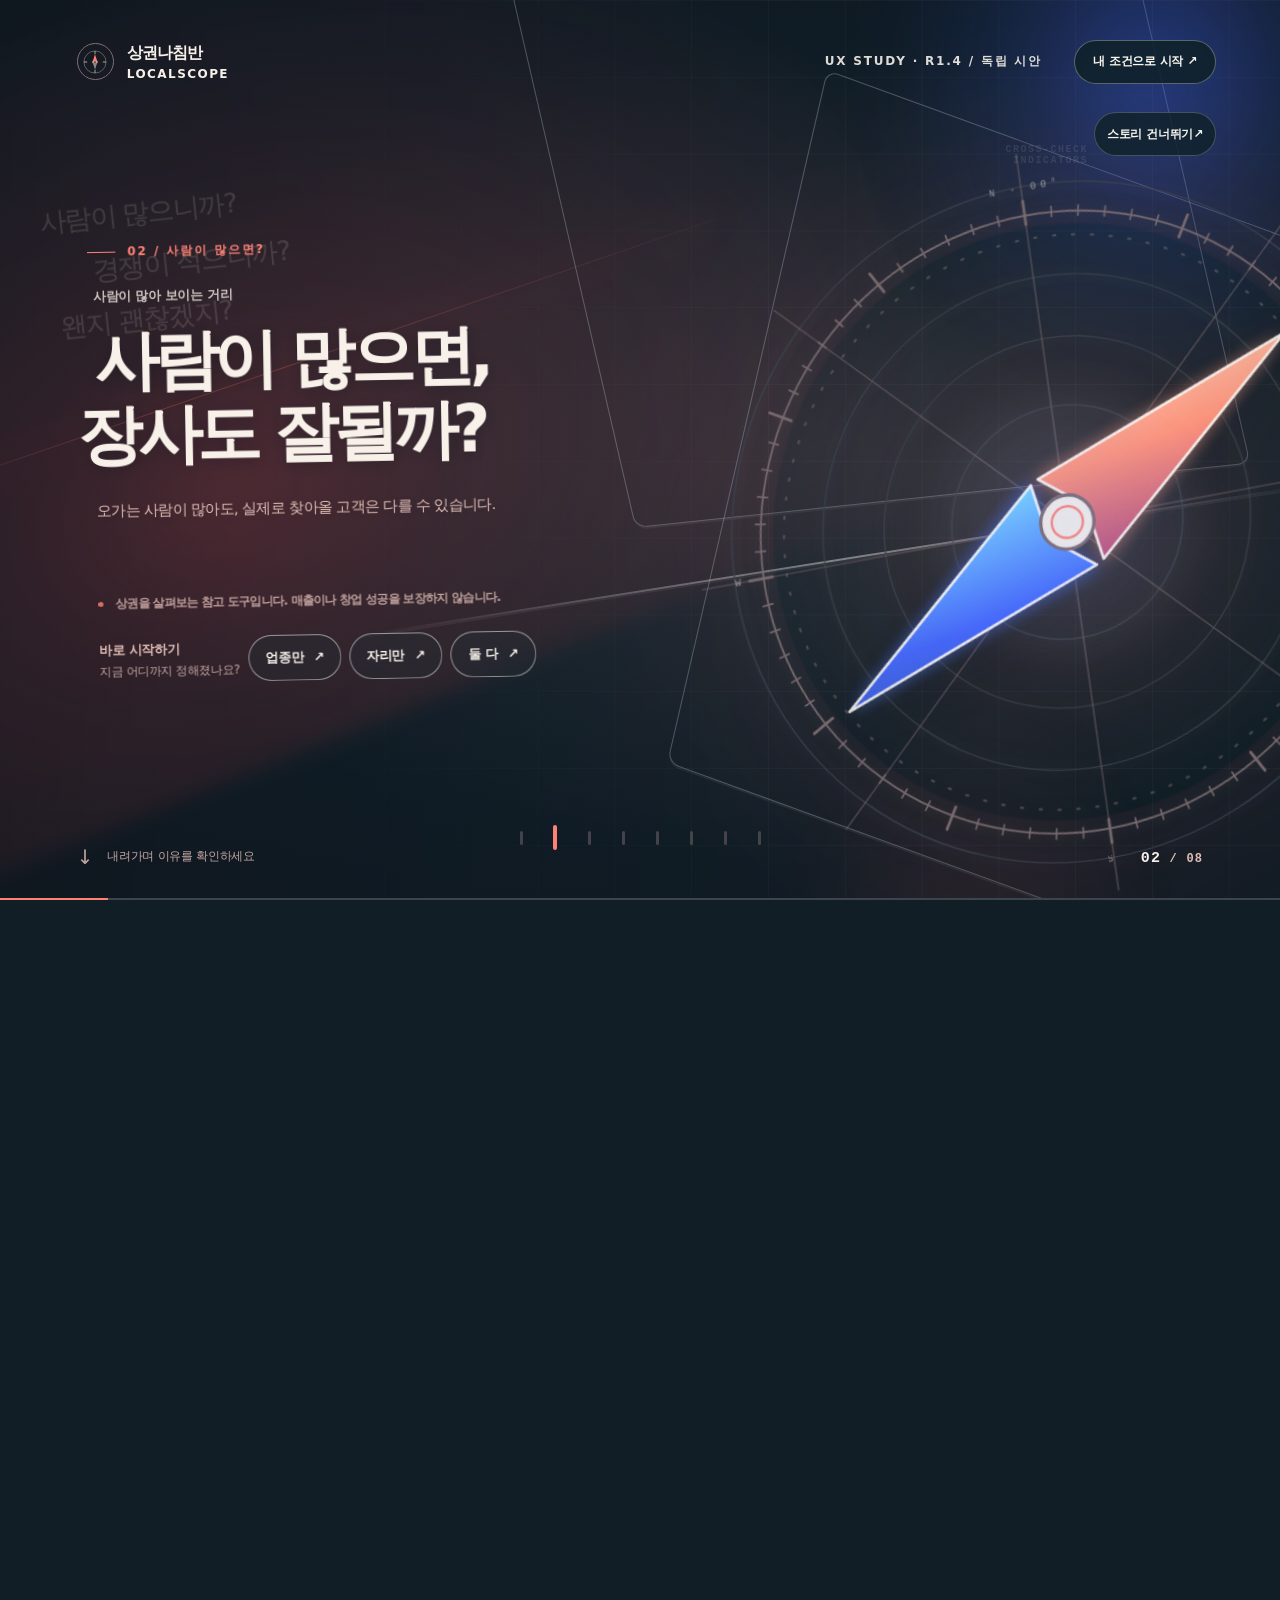
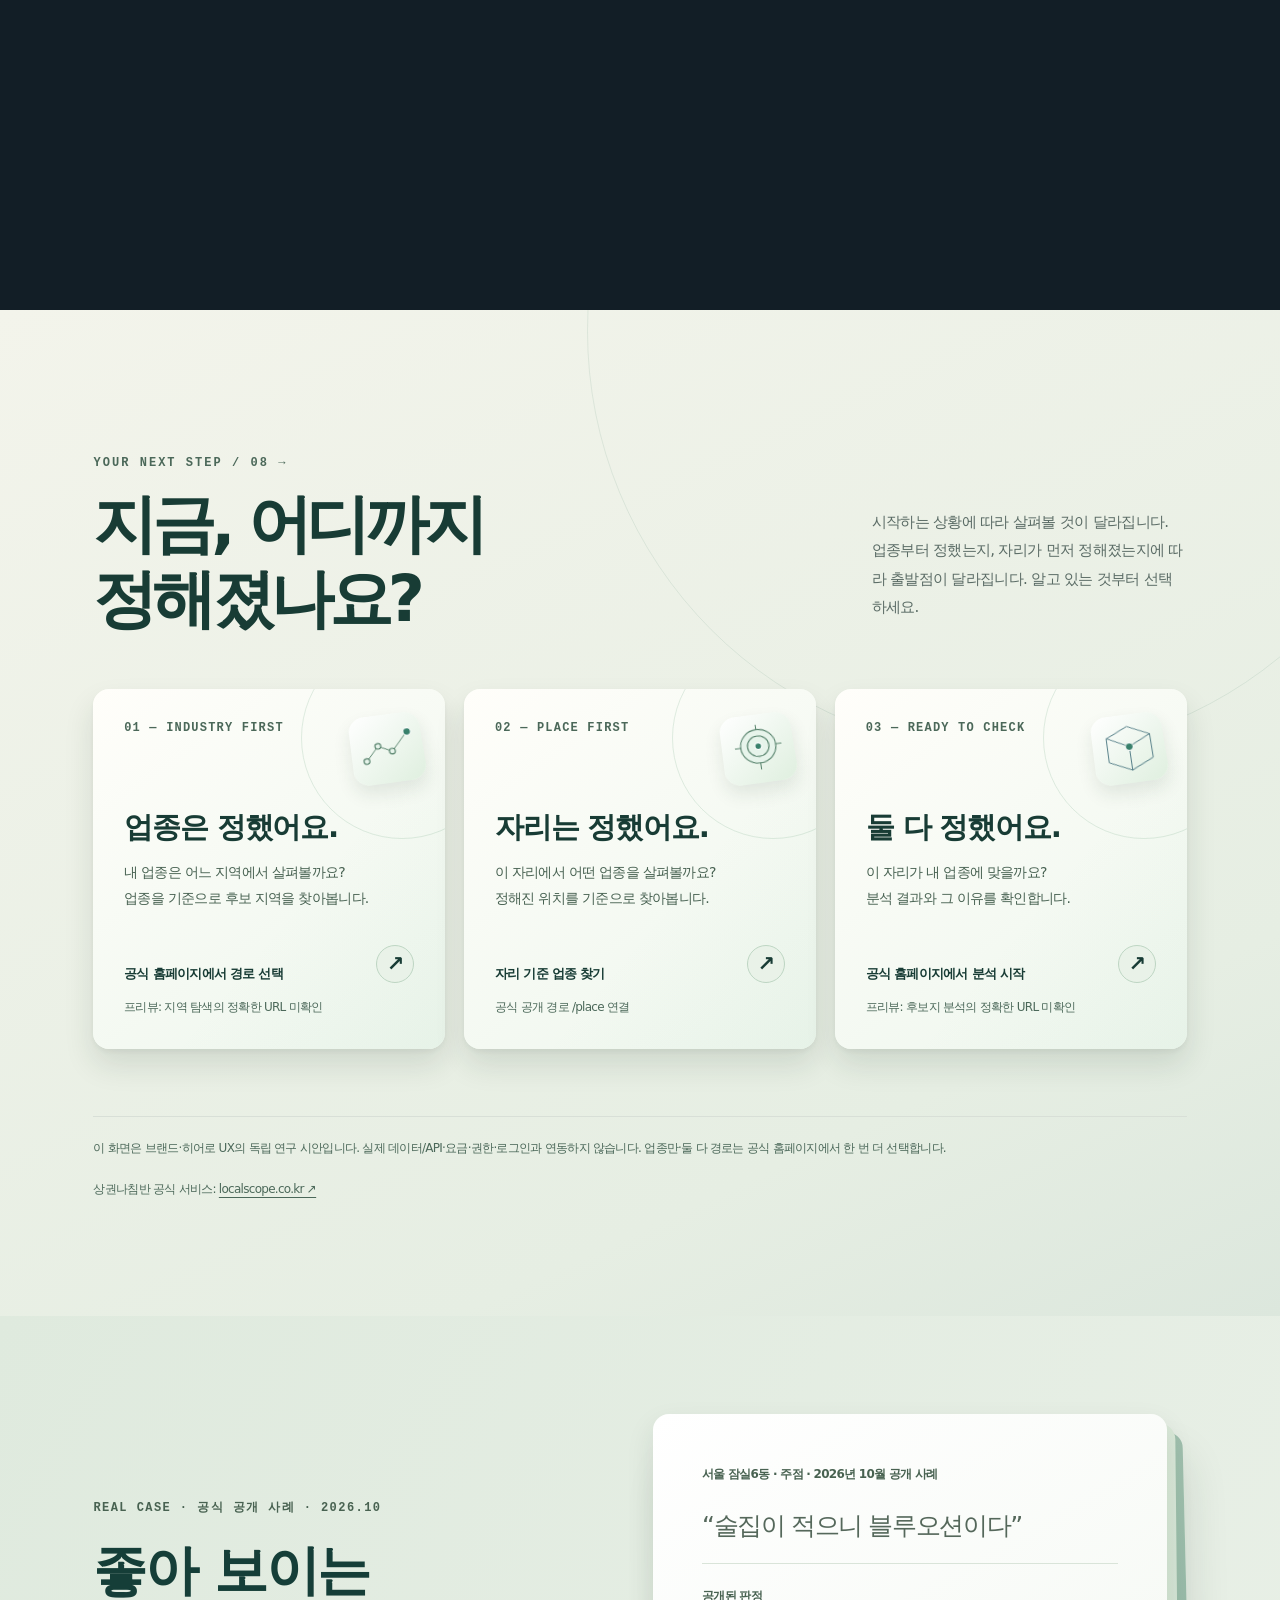
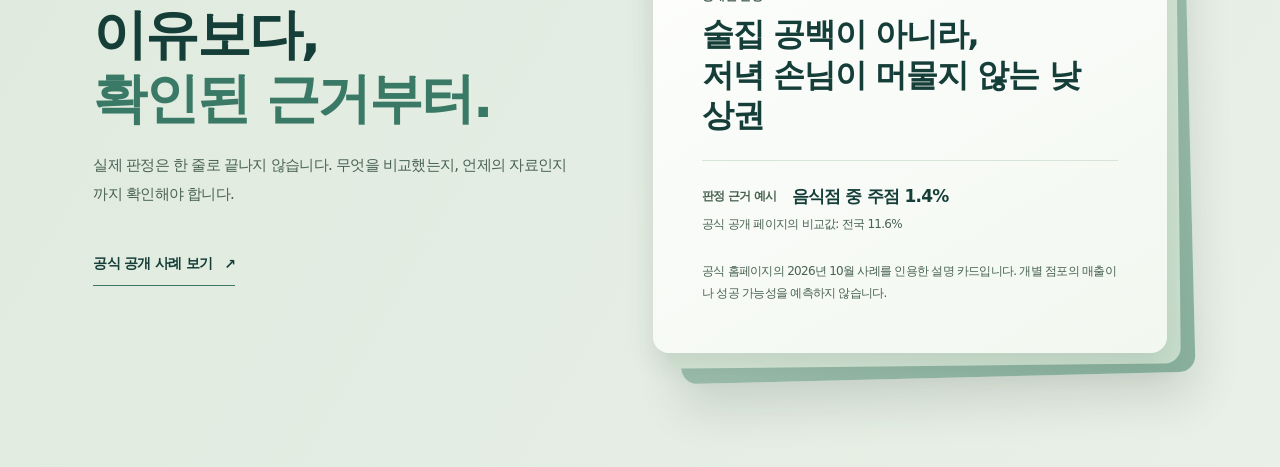
==== commit 3d5a8cdf: "Refine HERO R1.4 final action and layered entry cards Keep the R1.3 compass, first seven story panel" ====
--- a/index.html
+++ b/index.html
@@ -4,8 +4,8 @@
   <meta charset="utf-8">
   <meta name="viewport" content="width=device-width, initial-scale=1, viewport-fit=cover">
   <meta name="theme-color" content="#15232a">
-  <meta name="description" content="상권나침반 R1.3 독립 UX 연구 시안. 8단계 스크롤, 절제된 2.5D 나침반, 근거 확인과 빠른 진입.">
-  <title>상권나침반 — 감으로만 고르지 않도록 | UX Study R1.3</title>
+  <meta name="description" content="상권나침반 R1.4 독립 UI/UX 개선 시안. 마지막 장면 정보 과밀 해소와 경로·근거 영역의 절제된 2.5D 깊이.">
+  <title>상권나침반 — 감으로만 고르지 않도록 | UX Study R1.4</title>
   <style>
     :root{color-scheme:light;--dark:#121e26;--cream:#f2f0e7;--forest:#153c36;--rust:#e77165;--ink:#f7f1e9;--muted:#d8baba;--accent:#ec7568;--dial-stroke:rgba(242,222,214,.43);--dial-faint:rgba(255,237,229,.12);--comfort:0;--tension:1;--phase:0;--evidence:0;--glass:rgba(25,35,42,.45);--mobile-shift:0px}
     *{box-sizing:border-box}
@@ -284,6 +284,113 @@
       .needle-light{opacity:0!important}
       .quick-buttons a,.proof-link{transition:none!important}
     }
+
+
+    /* R1.4: one final action. Steps 1–7 keep their original story and routes. */
+    .final-action{display:none;align-items:center;justify-content:center;gap:20px;width:max-content;max-width:100%;min-height:48px;padding:12px 20px;margin-top:24px;border-radius:999px;background:#1f5045;color:#fff;font-size:15px;font-weight:740;letter-spacing:-.03em;line-height:1.4;pointer-events:auto;transition:background .18s ease-out}
+    .final-action:hover{background:#153e35}
+    .final-action:focus-visible{outline:3px solid #163e33;outline-offset:5px}
+    .final-action span{font-size:18px;line-height:1}
+    .stage[data-step="7"] .copy-column{top:50%;min-height:0;transform:translateY(-50%)}
+    .stage[data-step="7"] .copy-panels{height:auto}
+    .stage[data-step="7"] .copy-panel.is-active{position:relative;inset:auto;transform:none}
+    .stage[data-step="7"] .copy-panel h2{font-size:clamp(39px,4.65vw,72px);line-height:1.17;letter-spacing:-.04em}
+    .stage[data-step="7"] .copy-panel .subcopy{margin:20px 0 0;max-width:none;color:#1c453d;font-size:15px;line-height:1.6}
+    .stage[data-step="7"] .final-action{display:inline-flex}
+    .stage[data-step="7"] .copy-meta,.stage[data-step="7"] .caption,
+    .stage[data-step="7"] .copy-footer,.stage[data-step="7"] .quick-start,
+    .stage[data-step="7"] .signal,.stage[data-step="7"] .signal-label{display:none}
+    .stage[data-step="7"] .scroll-cue{visibility:hidden}
+    .stage[data-step="7"] .title-accent{color:#285f4b}
+    .stage[data-step="7"] .step-readout,.stage[data-step="7"] .step-readout b{color:#365544}
+    .stage[data-step="7"] .copy-panel .line,.stage[data-step="7"] .copy-panel .subcopy{animation:none!important}
+    .copy-panel[inert]{pointer-events:none}
+    .brand-name small,.study-tag,.card-note{font-size:12px}
+    .copy-meta,.scroll-cue,.step-readout,.top-cta,.stage-skip,.copy-footer,.quick-label small{font-size:12px}
+    .brand-name small{opacity:1;letter-spacing:.12em}.study-tag{opacity:.9}
+    .quick-buttons a{min-height:46px}
+    .choices:focus{outline:none}
+    #chooseHeading{width:fit-content;max-width:100%}
+    .choices:focus #chooseHeading{outline:3px solid #275f4a;outline-offset:8px}
+
+    /* Three abstract coordinate routes on a map plane. These marks represent no data. */
+    .choices{isolation:isolate;overflow:hidden;background:linear-gradient(155deg,#f3f4eb,#e6eee3 76%,#dce7dd)}
+    .choices::before{content:"";position:absolute;z-index:-1;left:-17%;right:-17%;bottom:-32%;height:80%;pointer-events:none;background-image:linear-gradient(90deg,rgba(74,124,101,.10) 1px,transparent 1px),linear-gradient(rgba(74,124,101,.08) 1px,transparent 1px);background-size:70px 70px;transform:perspective(950px) rotateX(66deg);transform-origin:50% 80%;mask-image:linear-gradient(to bottom,transparent,black 60%,transparent 95%);opacity:.64}
+    .choices::after{content:"";position:absolute;z-index:-1;right:-12%;top:-40%;width:66vw;aspect-ratio:1;max-width:920px;border:1px solid rgba(78,130,106,.12);border-radius:50%;pointer-events:none}
+    .choices-head,.cards,.choices-tail{position:relative;z-index:1}
+    .cards{perspective:1400px;gap:clamp(14px,1.5vw,22px);padding:8px 0 28px}
+    .card{min-height:360px;gap:20px;border:0;border-radius:16px;overflow:hidden;background:linear-gradient(145deg,#fffefa,#edf6ed);box-shadow:0 16px 30px rgba(26,48,36,.12),0 3px 6px rgba(26,48,36,.05);transform:none;transition:transform .22s cubic-bezier(.16,1,.3,1),box-shadow .22s ease-out}
+    .card::before{top:-52px;right:-58px;width:200px;height:200px;border:1px solid rgba(98,155,119,.18);box-shadow:none;pointer-events:none}
+    .card::after{content:"";position:absolute;inset:0;z-index:0;background:linear-gradient(130deg,transparent 58%,rgba(116,179,138,.055));pointer-events:none}
+    .card > :not(.route-glyph){position:relative;z-index:2}
+    .card-num{min-height:56px;padding-right:84px;font-size:12px;line-height:1.6;color:#4b6859}
+    .card h3{letter-spacing:-.04em}.card p{color:#486252}
+    .card-note,.choices-tail{color:#4b6859;font-size:12px}
+    .choices .sup{color:#4b6859;font-size:12px}
+    .card:hover{transform:none;background:linear-gradient(145deg,#fffefa,#edf6ed)}
+    .card:focus-visible{outline:3px solid #275f4a;outline-offset:5px;transform:none}
+    .route-glyph{position:absolute;top:23px;right:22px;width:72px;height:72px;display:grid;place-items:center;border-radius:16px;background:linear-gradient(140deg,#ffffff,#dfefdf);box-shadow:0 9px 18px rgba(29,54,40,.10);transform:perspective(500px) rotateX(18deg) rotateZ(-8deg);pointer-events:none;z-index:1}
+    .route-glyph svg{width:55px;height:55px;overflow:visible;fill:none;stroke:#527f68;stroke-width:2;stroke-linejoin:round;stroke-linecap:round}
+    .route-glyph svg circle{fill:#e7f4eb;stroke:#527f68;stroke-width:2.2}
+    .route-glyph--industry svg circle:last-child,.route-glyph--place svg circle:nth-child(3),.route-glyph--both svg circle{fill:#38806b;stroke:#fff}
+    .route-glyph--both svg{stroke:#557f88}
+    .card-bottom i{display:grid;place-items:center;min-width:38px;height:38px;border:1px solid #bdd5c2;border-radius:50%;background:#e9f2e8}
+    @media(min-width:751px) and (hover:hover) and (pointer:fine) and (prefers-reduced-motion:no-preference){
+      .card:hover:not(:focus-visible){transform:translateY(-5px) rotateX(.8deg) rotateY(-.8deg);box-shadow:0 23px 38px rgba(26,48,36,.16),0 4px 8px rgba(26,48,36,.05)}
+      .card:nth-child(2):hover:not(:focus-visible){transform:translateY(-5px) rotateX(.8deg)}
+      .card:nth-child(3):hover:not(:focus-visible){transform:translateY(-5px) rotateX(.8deg) rotateY(.8deg)}
+    }
+
+    /* Evidence stays readable on a still front plate. Two silent layers give depth. */
+    .proof{position:relative;overflow:hidden;background:linear-gradient(120deg,#dfeade,#e9f0e7)}
+    .proof-shell{grid-template-columns:minmax(0,.95fr) minmax(0,1.05fr)}
+    .proof-assembly{position:relative;isolation:isolate;margin:8px 20px 24px 0}
+    .proof-layer{position:absolute;inset:0;border-radius:16px;pointer-events:none}
+    .proof-layer--back{z-index:-2;background:linear-gradient(140deg,#b2cbbb,#87af9b);transform:translate(22px,24px) rotate(-1.4deg);box-shadow:0 25px 45px rgba(28,50,37,.14)}
+    .proof-layer--mid{z-index:-1;background:linear-gradient(140deg,#e7efe1,#c8decc);transform:translate(11px,12px) rotate(-.6deg)}
+    .proof-example{position:relative;z-index:1;background:linear-gradient(150deg,#fff,#f2f7f0);border:0;border-radius:16px;box-shadow:0 12px 28px rgba(28,50,37,.10);transform:none;transition:none}
+    .proof-location,.proof-answer span,.proof-data span,.proof-data small,.proof-caution{color:#486251;font-size:12px}
+    .proof-myth{color:#55685b}.proof-eyebrow{font-size:12px;color:#486251}
+    .proof-intro p{color:#486251}
+    .proof-intro h2{letter-spacing:-.04em}.proof-answer strong{letter-spacing:-.04em}
+    .proof-data small{font-size:12px}.proof-caution{line-height:1.85}
+    @media(max-width:1100px){
+      .cards{grid-template-columns:1fr}.card{min-height:300px}
+      .proof-shell{grid-template-columns:1fr;max-width:760px;gap:28px}
+    }
+    @media(max-width:750px){
+      .stage[data-step="7"] .copy-column{top:50%;left:24px;width:calc(100% - 48px)}
+      .stage[data-step="7"] .copy-panel h2{font-size:clamp(27px,8.1vw,48px);line-height:1.22;letter-spacing:-.04em}
+      .stage[data-step="7"] .copy-panel .subcopy{font-size:13px;line-height:1.6;margin-top:18px;white-space:nowrap;letter-spacing:-.04em}
+      .final-action{min-height:46px;margin-top:22px;font-size:14px;padding:12px 18px}
+      .quick-buttons{width:100%;flex-wrap:nowrap;gap:6px}
+      .quick-buttons a{flex:1;min-width:0;padding:10px 8px;gap:8px;font-size:12px}
+      .cards{gap:20px;padding-bottom:20px}.card{padding:25px 23px;min-height:300px}
+      .route-glyph{width:64px;height:64px;top:21px;right:20px}.route-glyph svg{width:50px;height:50px}
+      .card-num{min-height:52px}.card h3{font-size:27px}
+      .proof-assembly{margin:4px 10px 18px 0}
+      .proof-layer--back{transform:translate(12px,14px) rotate(-1deg)}
+      .proof-layer--mid{transform:translate(6px,7px) rotate(-.4deg)}
+      .proof-example{padding:24px}
+    }
+    @media(max-width:750px) and (min-height:701px){
+      .stage:not([data-step="7"]) .copy-column{top:44%}
+    }
+    @media(max-width:350px){
+      .stage-header{left:18px;right:18px;gap:10px}.header-right{gap:0}
+      .stage[data-step="7"] .copy-panel .subcopy{font-size:12px}
+      .stage[data-step="7"] .copy-panel h2{font-size:27px}
+    }
+    @media(prefers-reduced-motion:reduce){
+      *,*::before,*::after{animation:none!important;transition:none!important;scroll-behavior:auto!important}
+      #journey{height:auto;min-height:0}
+      .stage{position:relative;height:auto;min-height:0;padding:135px clamp(24px,6.5vw,104px) 64px}
+      .stage[data-step="7"] .copy-column{position:relative;top:auto;left:auto;transform:none;min-height:0;width:min(100%,780px)}
+      .stage[data-step="7"] .copy-panels{height:auto}
+      .card,.card:hover,.card:focus-visible{transform:none!important}
+      .stage-foot,.stage-skip{display:none!important}
+      .dial-holder{opacity:.35}
+    }
 </style>
 </head>
 <body>
@@ -311,7 +418,7 @@
             <span class="brand-icon" aria-hidden="true"><svg viewBox="0 0 40 40"><circle cx="20" cy="20" r="17" fill="none" stroke="currentColor" stroke-width=".8" opacity=".6"/><path d="M20 3V8M20 32v5M3 20h5M32 20h5" stroke="currentColor" stroke-width="1"/><path d="M20 8L15.5 22.4L20 19L24.5 22.4Z" fill="var(--accent)"/><path d="M20 32L24.5 17.6L20 21L15.5 17.6Z" fill="currentColor" opacity=".5"/></svg></span>
             <span class="brand-name">상권나침반<small>LOCALSCOPE</small></span>
           </div>
-          <div class="header-right"><span class="study-tag">UX STUDY · R1.3 / 독립 시안</span><a class="top-cta" href="#choose" title="업종 또는 자리가 정해진 상태에 맞춰 분석 시작 경로 선택하기">내 조건으로 시작 ↗</a></div>
+          <div class="header-right"><span class="study-tag">UX STUDY · R1.4 / 독립 시안</span><a class="top-cta" href="#choose" title="업종 또는 자리가 정해진 상태에 맞춰 분석 시작 경로 선택하기">내 조건으로 시작 ↗</a></div>
         </header>
         <button id="skipStory" class="stage-skip" type="button">스토리 건너뛰기 <span aria-hidden="true">↗</span></button>
         
@@ -388,7 +495,8 @@
             <article class="copy-panel" data-index="7" aria-hidden="true">
               <p class="caption">상권나침반 · 내가 판단할 수 있도록</p>
               <h2><span class="line">내 업종, 이 자리.</span><span class="line"><em class="title-accent" style="font-style:normal">근거부터 확인하세요.</em></span></h2>
-              <p class="subcopy">판정과 그 이유, 한계와 다음에 확인할 일까지.<br>내 상황에 맞춰 차근차근 살펴보세요.</p>
+              <p class="subcopy">판정의 이유와 한계, 다음에 확인할 일까지.</p>
+              <a class="final-action" href="#choose">내 조건으로 살펴보기 <span aria-hidden="true">↘</span></a>
             </article>
           </div>
           <div class="copy-footer"><span aria-hidden="true"></span>상권을 살펴보는 참고 도구입니다. 매출이나 창업 성공을 보장하지 않습니다.</div>
@@ -401,7 +509,6 @@
             </div>
           </nav>
         </div>
-        <div id="nextHint" class="next-hint"><a href="#choose">내 상황에 맞춰 살펴보기 <span aria-hidden="true">↘</span></a></div>
         <footer class="stage-foot">
           <div class="scroll-cue"><span class="arrow" aria-hidden="true">↓</span><span>내려가며 이유를 확인하세요<span class="reduce-note"> · 모션 최소화 모드</span></span></div>
           <div class="ticks" role="group" aria-label="8개 장면 바로 이동">
@@ -426,16 +533,19 @@
       </div>
       <div class="cards">
         <a class="card" id="route-industry" href="https://localscope.co.kr/" target="_blank" rel="noopener noreferrer" aria-label="업종은 정했지만 지역을 못 정한 경우. 공식 홈페이지에서 탐색 경로 선택하기, 새 창">
+          <span class="route-glyph route-glyph--industry" aria-hidden="true"><svg viewBox="0 0 112 112"><path d="M11 78L37 49L65 63L100 25"/><circle cx="11" cy="78" r="6"/><circle cx="37" cy="49" r="6"/><circle cx="65" cy="63" r="6"/><circle cx="100" cy="25" r="8"/></svg></span>
           <span class="card-num">01 — INDUSTRY FIRST</span>
           <div><h3>업종은 정했어요.</h3><p>내 업종은 어느 지역에서 살펴볼까요?<br>업종을 기준으로 후보 지역을 찾아봅니다.</p></div>
           <div><div class="card-bottom"><span>공식 홈페이지에서 경로 선택</span><i aria-hidden="true">↗</i></div><div class="card-note">프리뷰: 지역 탐색의 정확한 URL 미확인</div></div>
         </a>
         <a class="card" id="route-place" href="https://localscope.co.kr/place" target="_blank" rel="noopener noreferrer" aria-label="자리는 정했지만 업종을 못 정한 경우. 공식 업종 탐색 열기, 새 창">
+          <span class="route-glyph route-glyph--place" aria-hidden="true"><svg viewBox="0 0 112 112"><circle cx="56" cy="51" r="36"/><circle cx="56" cy="51" r="22"/><circle cx="56" cy="51" r="7"/><path d="M56 5v10M56 87v13M9 51h11M92 51h11"/></svg></span>
           <span class="card-num">02 — PLACE FIRST</span>
           <div><h3>자리는 정했어요.</h3><p>이 자리에서 어떤 업종을 살펴볼까요?<br>정해진 위치를 기준으로 찾아봅니다.</p></div>
           <div><div class="card-bottom"><span>자리 기준 업종 찾기</span><i aria-hidden="true">↗</i></div><div class="card-note">공식 공개 경로 /place 연결</div></div>
         </a>
         <a class="card" id="route-both" href="https://localscope.co.kr/" target="_blank" rel="noopener noreferrer" aria-label="업종과 자리가 모두 정해진 경우. 공식 홈페이지에서 분석 경로 선택하기, 새 창">
+          <span class="route-glyph route-glyph--both" aria-hidden="true"><svg viewBox="0 0 112 112"><path d="M12 29L56 8L101 30L101 81L56 102L12 81Z"/><path d="M12 29L56 52L101 30M56 52V102"/><circle cx="56" cy="52" r="8"/></svg></span>
           <span class="card-num">03 — READY TO CHECK</span>
           <div><h3>둘 다 정했어요.</h3><p>이 자리가 내 업종에 맞을까요?<br>분석 결과와 그 이유를 확인합니다.</p></div>
           <div><div class="card-bottom"><span>공식 홈페이지에서 분석 시작</span><i aria-hidden="true">↗</i></div><div class="card-note">프리뷰: 후보지 분석의 정확한 URL 미확인</div></div>
@@ -451,12 +561,16 @@
           <p>실제 판정은 한 줄로 끝나지 않습니다. 무엇을 비교했는지, 언제의 자료인지까지 확인해야 합니다.</p>
           <a class="proof-link" href="https://localscope.co.kr/" target="_blank" rel="noopener noreferrer">공식 공개 사례 보기 <span aria-hidden="true">↗</span></a>
         </div>
-        <div class="proof-example">
+        <div class="proof-assembly">
+          <div class="proof-layer proof-layer--back" aria-hidden="true"></div>
+          <div class="proof-layer proof-layer--mid" aria-hidden="true"></div>
+          <div class="proof-example">
           <span class="proof-location">서울 잠실6동 · 주점 · 2026년 10월 공개 사례</span>
           <p class="proof-myth">“술집이 적으니 블루오션이다”</p>
           <div class="proof-answer"><span>공개된 판정</span><strong>술집 공백이 아니라,<br>저녁 손님이 머물지 않는 낮 상권</strong></div>
           <div class="proof-data"><span>판정 근거 예시</span><strong>음식점 중 주점 1.4%</strong><small>공식 공개 페이지의 비교값: 전국 11.6%</small></div>
           <p class="proof-caution">공식 홈페이지의 2026년 10월 사례를 인용한 설명 카드입니다. 개별 점포의 매출이나 성공 가능성을 예측하지 않습니다.</p>
+          </div>
         </div>
       </div>
     </section>
@@ -471,11 +585,10 @@
       const chapterLabel = document.getElementById('chapterLabel');
       const currentStep = document.getElementById('currentStep');
       const needle = document.getElementById('needleGroup');
-      const nextHint = document.getElementById('nextHint');
 
       const reduceMotion = window.matchMedia('(prefers-reduced-motion: reduce)');
       const labels = ['상권을 고르는 첫 질문','사람이 많으면?','경쟁이 적으면?','내 업종에도 맞을까?','비교할 기준','결론과 이유','모를 땐 유보','근거 확인과 선택'];
-      let target = 0, shown = 0, lastStep = -1, running = false;
+      let target = 0, shown = 0, lastStep = -1, running = false, frame = 0;
       const clamp=(a,min=0,max=1)=>Math.max(min,Math.min(max,a));
       const smooth=(a,b,v)=>{ const t=clamp((v-a)/(b-a)); return t*t*(3-2*t); };
       const mixColor=(a,b,p)=>{const x=a.match(/[0-9a-f]{2}/gi).map(z=>parseInt(z,16));const y=b.match(/[0-9a-f]{2}/gi).map(z=>parseInt(z,16));return `rgb(${x.map((v,i)=>Math.round(v+(y[i]-v)*p)).join(',')})`;};
@@ -491,11 +604,10 @@
       const updateStep=(step)=>{
         if(step===lastStep)return;
         lastStep=step;stage.dataset.step=String(step);
-        panels.forEach((p,i)=>{p.classList.toggle('is-active',i===step);p.classList.toggle('was-before',i<step);p.setAttribute('aria-hidden',i===step?'false':'true');});
+        panels.forEach((p,i)=>{p.classList.toggle('is-active',i===step);p.classList.toggle('was-before',i<step);p.setAttribute('aria-hidden',i===step?'false':'true');p.inert=i!==step;});
         chapterLabel.textContent=`${String(step+1).padStart(2,'0')} / ${labels[step]}`;
         currentStep.textContent=String(step+1).padStart(2,'0');
         buttons.forEach((b,i)=>{if(i===step)b.setAttribute('aria-current','step');else b.removeAttribute('aria-current');});
-        nextHint.classList.toggle('ready',step===7 || reduceMotion.matches);
       };
       const paint=(p)=>{
         const comfort=smooth(.24,.87,p),tension=1-smooth(.13,.79,p),evidence=smooth(.58,.84,p);
@@ -518,15 +630,15 @@
         const top=journey.getBoundingClientRect().top + window.scrollY;
         const distance=Math.max(1,journey.offsetHeight-window.innerHeight);
         target=clamp((window.scrollY-top)/distance);
-        if(reduceMotion.matches)target=1;
-        if(!running){running=true;requestAnimationFrame(render);}
+        if(reduceMotion.matches){cancelAnimationFrame(frame);running=false;shown=target=1;paint(1);updateStep(7);return;}
+        if(!running){running=true;frame=requestAnimationFrame(render);}
       };
       const render=()=>{
         const diff=target-shown;
         shown+=Math.abs(diff)<.00025?diff:diff*.28;
         paint(shown);
         updateStep(reduceMotion.matches?7:Math.min(7,Math.round(shown*7)));
-        if(Math.abs(target-shown)>.00025){requestAnimationFrame(render);}else{shown=target;paint(shown);updateStep(reduceMotion.matches?7:Math.min(7,Math.round(shown*7)));running=false;}
+        if(Math.abs(target-shown)>.00025){frame=requestAnimationFrame(render);}else{shown=target;paint(shown);updateStep(reduceMotion.matches?7:Math.min(7,Math.round(shown*7)));running=false;}
       };
       const goto=(i)=>{
         if(reduceMotion.matches){document.getElementById('choose').scrollIntoView({behavior:'auto'});return;}
@@ -537,13 +649,19 @@
       buttons.forEach((b)=>b.addEventListener('click',()=>goto(Number(b.dataset.go))));
       const choose = document.getElementById('choose');
       const jumpToChoices = () => {
-        choose.scrollIntoView({behavior:reduceMotion.matches?'auto':'smooth',block:'start'});
+        choose.scrollIntoView({behavior:'instant',block:'start'});
         choose.focus({preventScroll:true});
       };
       document.getElementById('skipStory').addEventListener('click',jumpToChoices);
-      document.querySelector('.jump-link').addEventListener('click', (event) => {event.preventDefault();jumpToChoices();});
+      document.querySelector('.jump-link').addEventListener('click',event=>{if(event.ctrlKey||event.metaKey||event.shiftKey||event.altKey||event.button!==0)return;event.preventDefault();jumpToChoices();});
+
+      // Native hrefs and modifier clicks are preserved. Local story exits also move focus.
+      document.querySelectorAll('.top-cta,.final-action').forEach(link=>link.addEventListener('click',event=>{
+        if(event.ctrlKey||event.metaKey||event.shiftKey||event.altKey||event.button!==0)return;
+        event.preventDefault();jumpToChoices();
+      }));
       window.addEventListener('scroll',readScroll,{passive:true});window.addEventListener('resize',readScroll,{passive:true});
-      reduceMotion.addEventListener('change',()=>{running=false;shown=target=reduceMotion.matches?1:shown;lastStep=-1;readScroll()});
+      reduceMotion.addEventListener('change',()=>{cancelAnimationFrame(frame);running=false;lastStep=-1;readScroll();});
       paint(reduceMotion.matches?1:0);updateStep(reduceMotion.matches?7:0);readScroll();
     })();
   </script>
